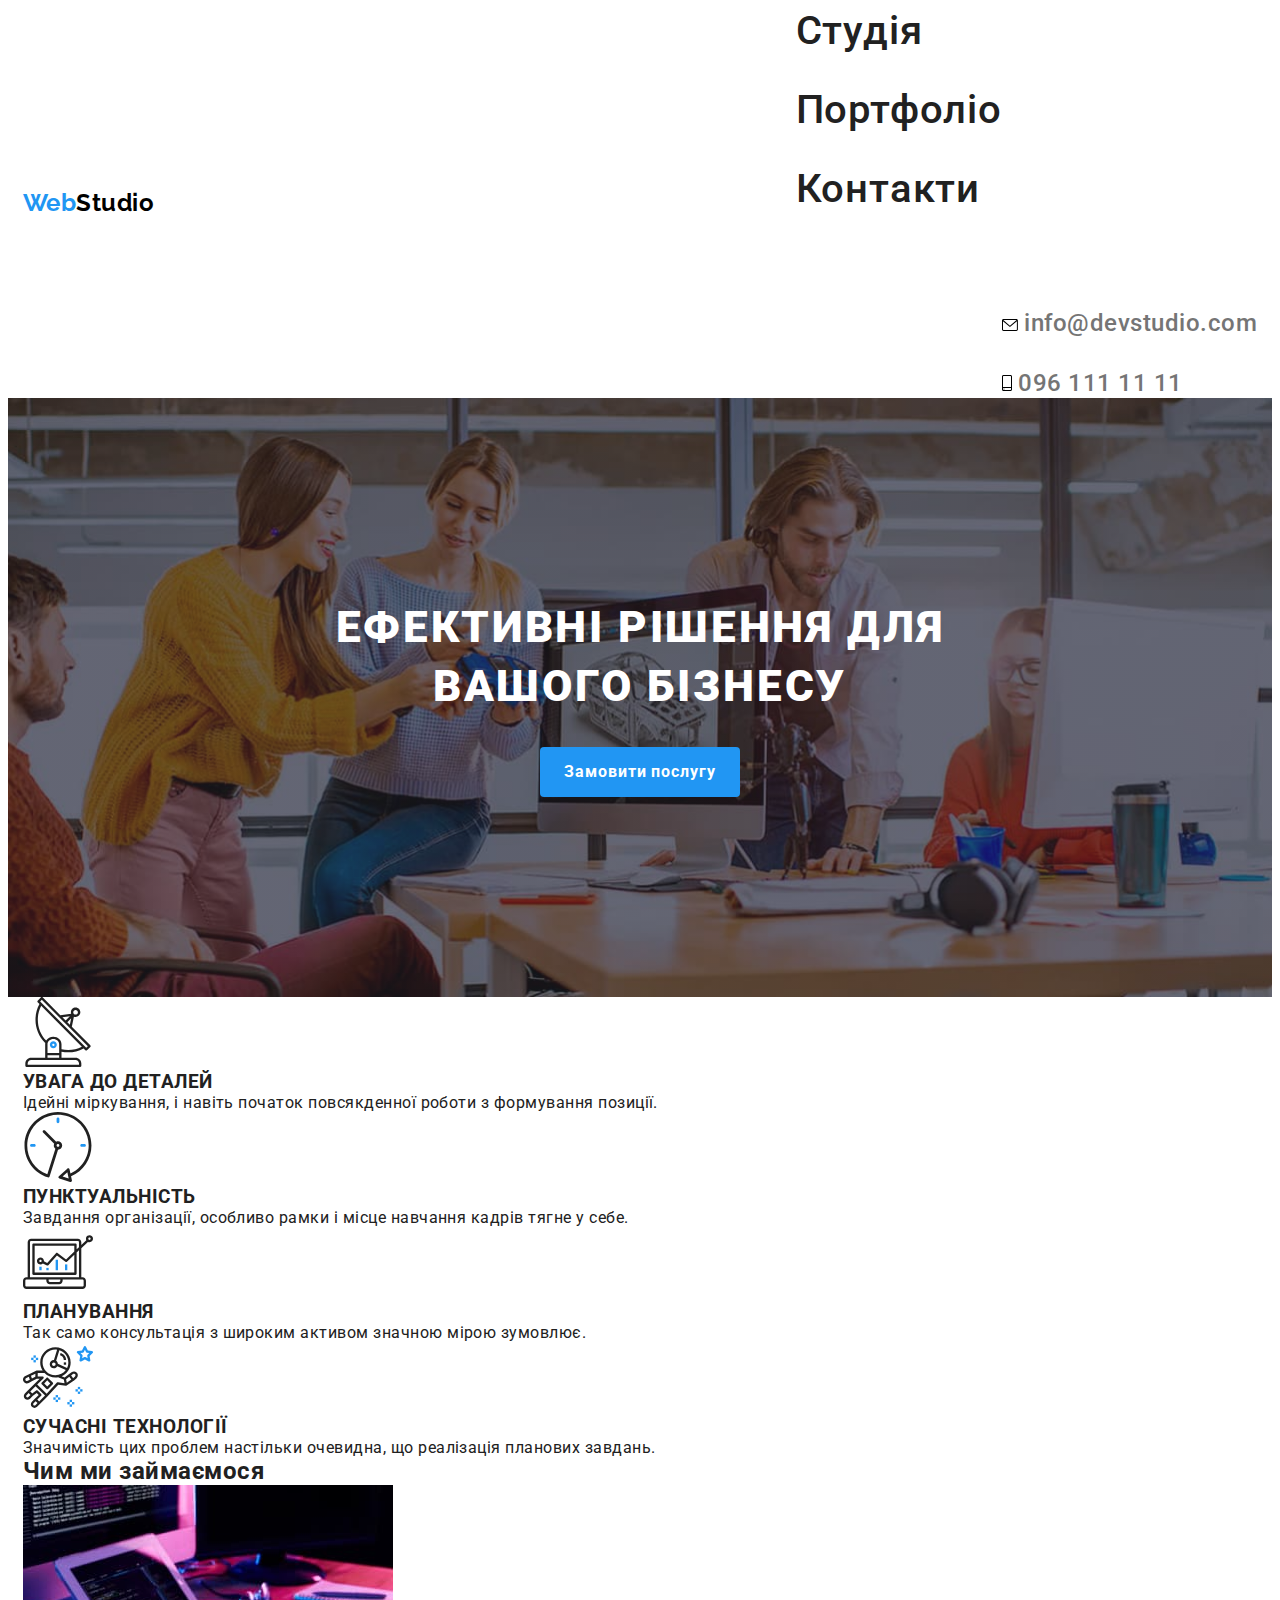
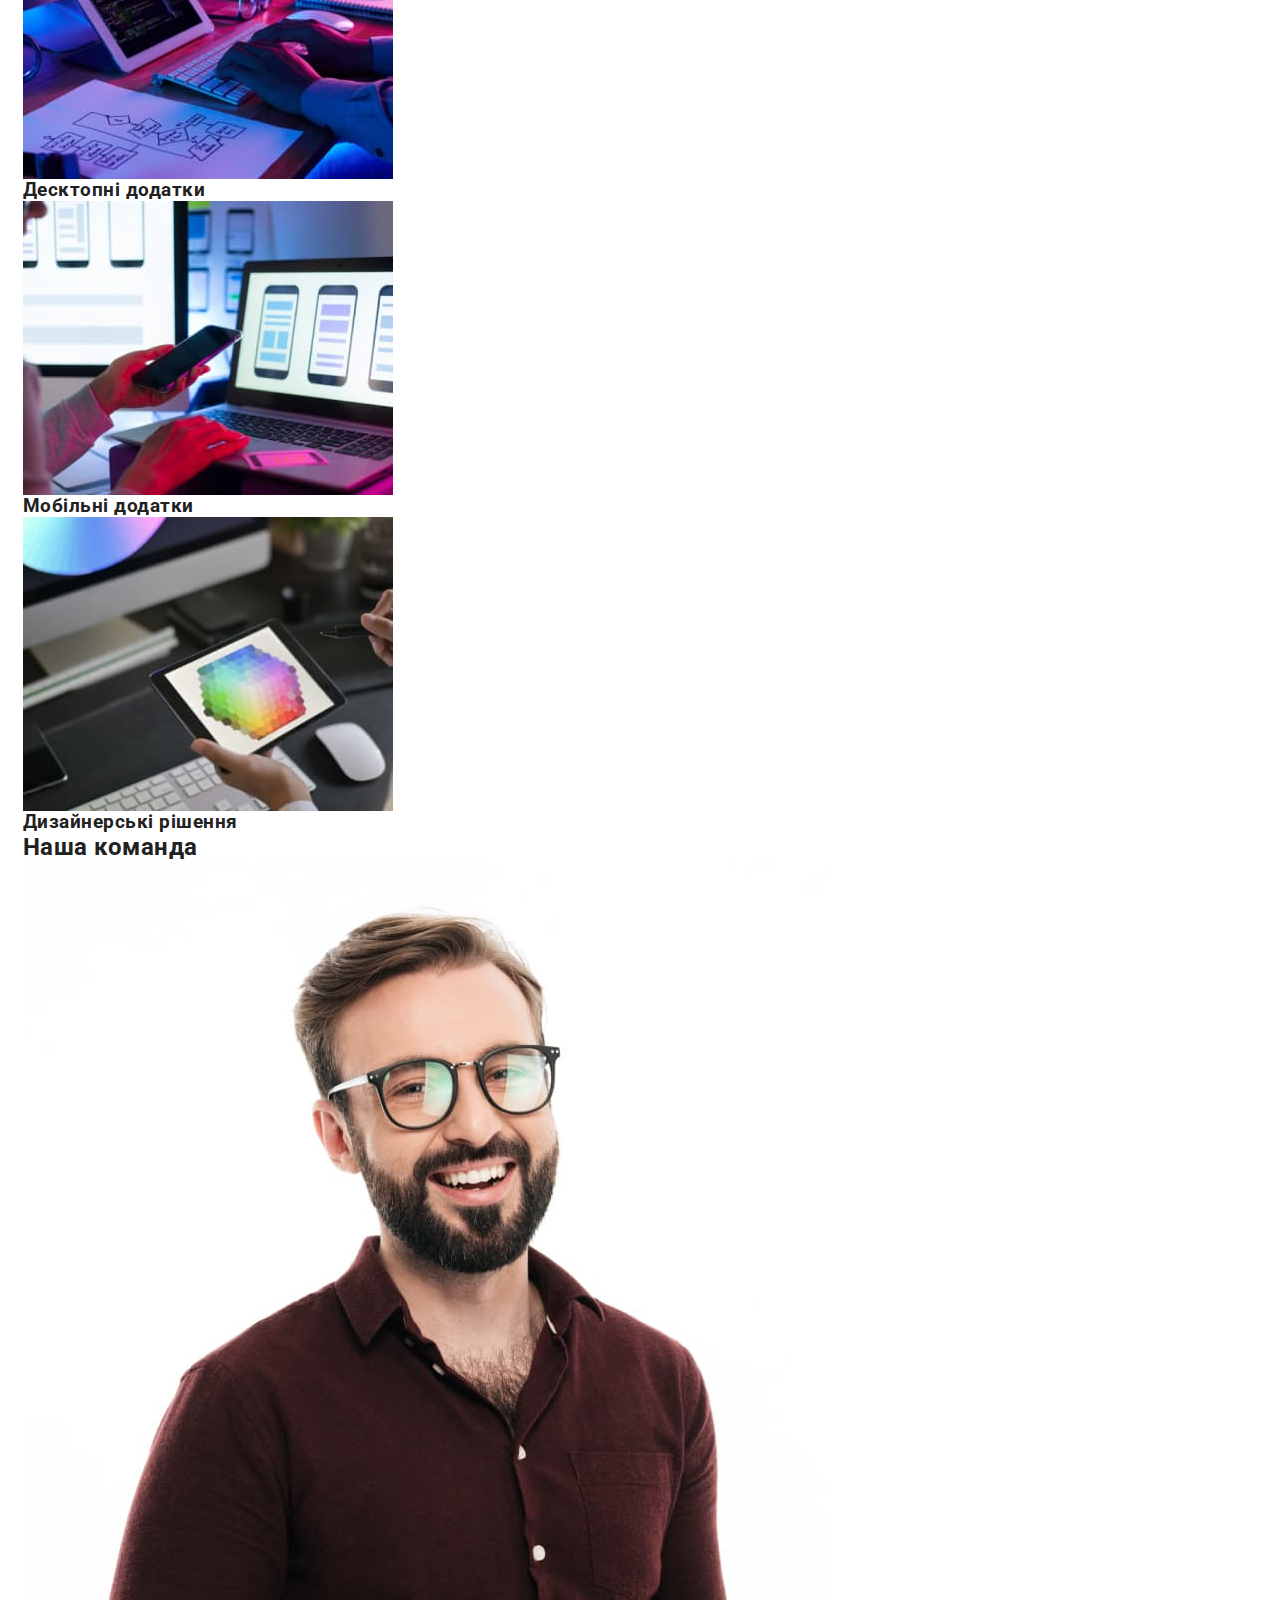
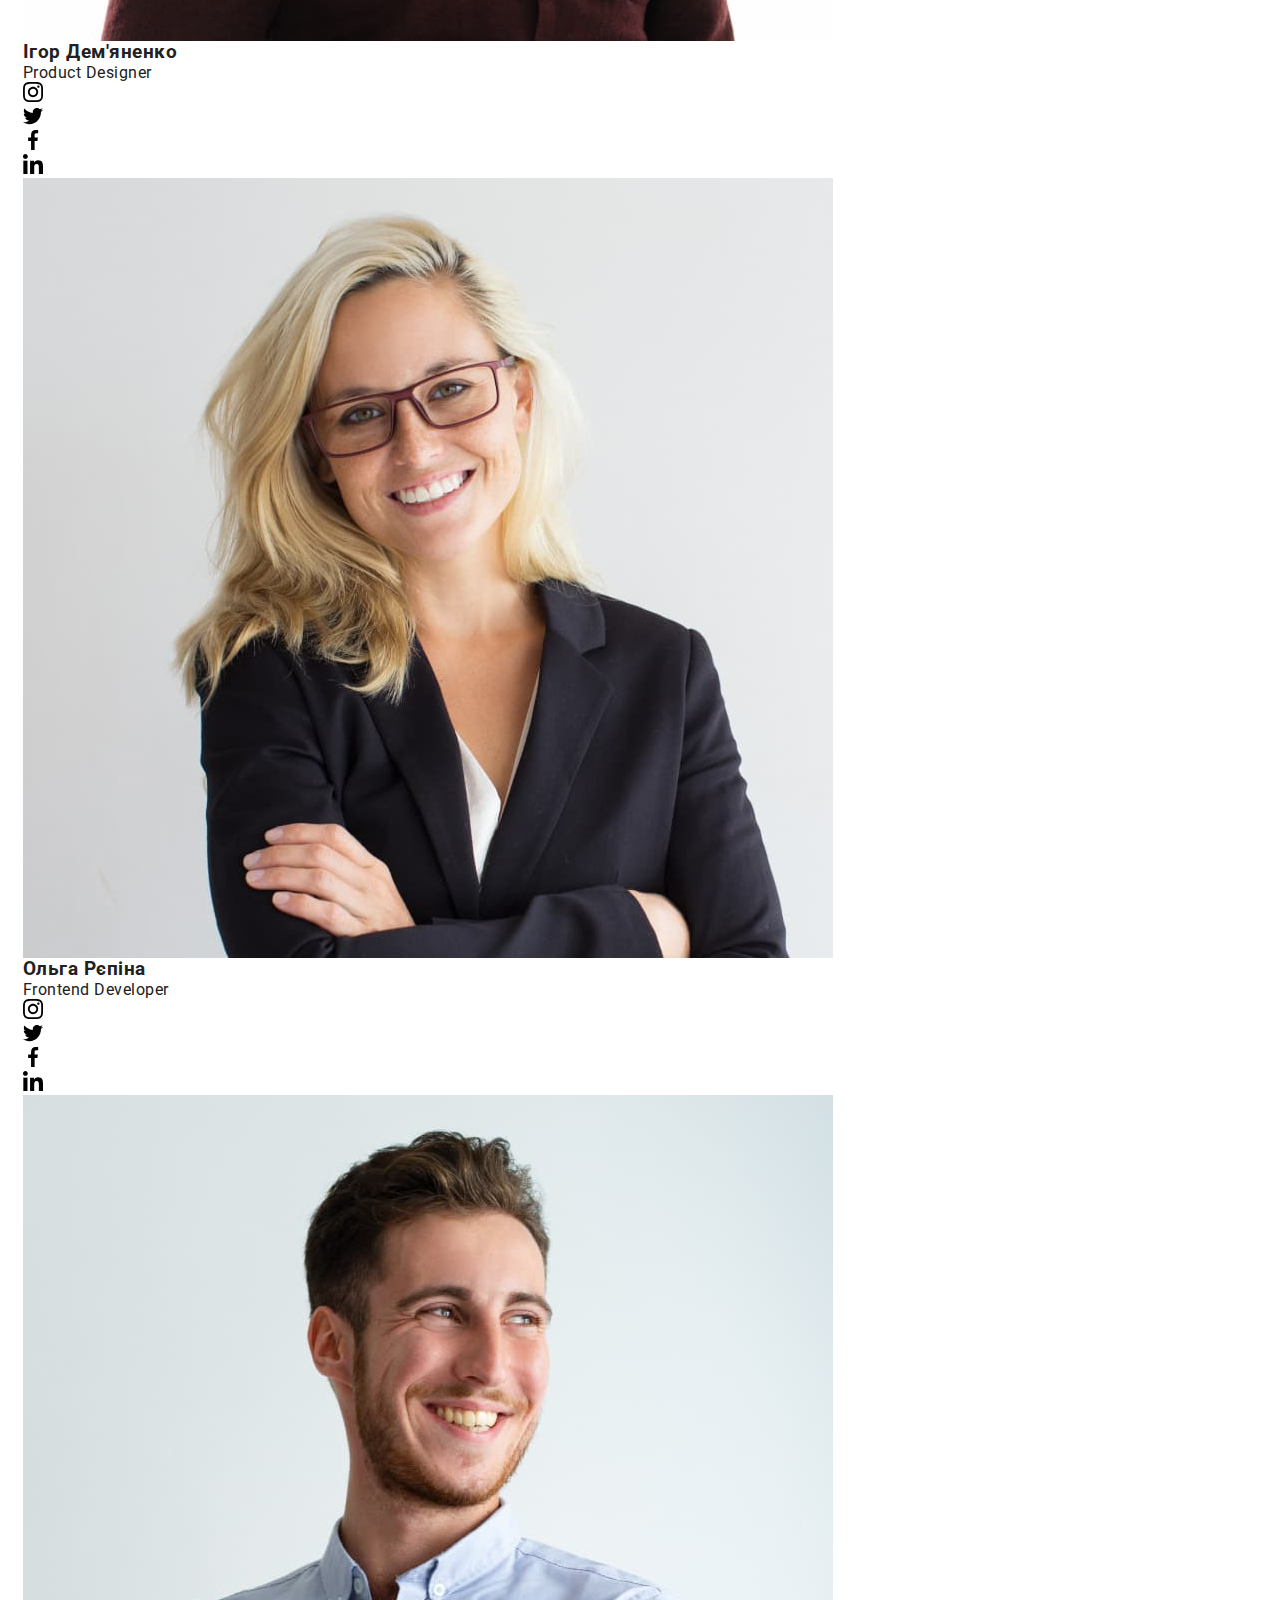
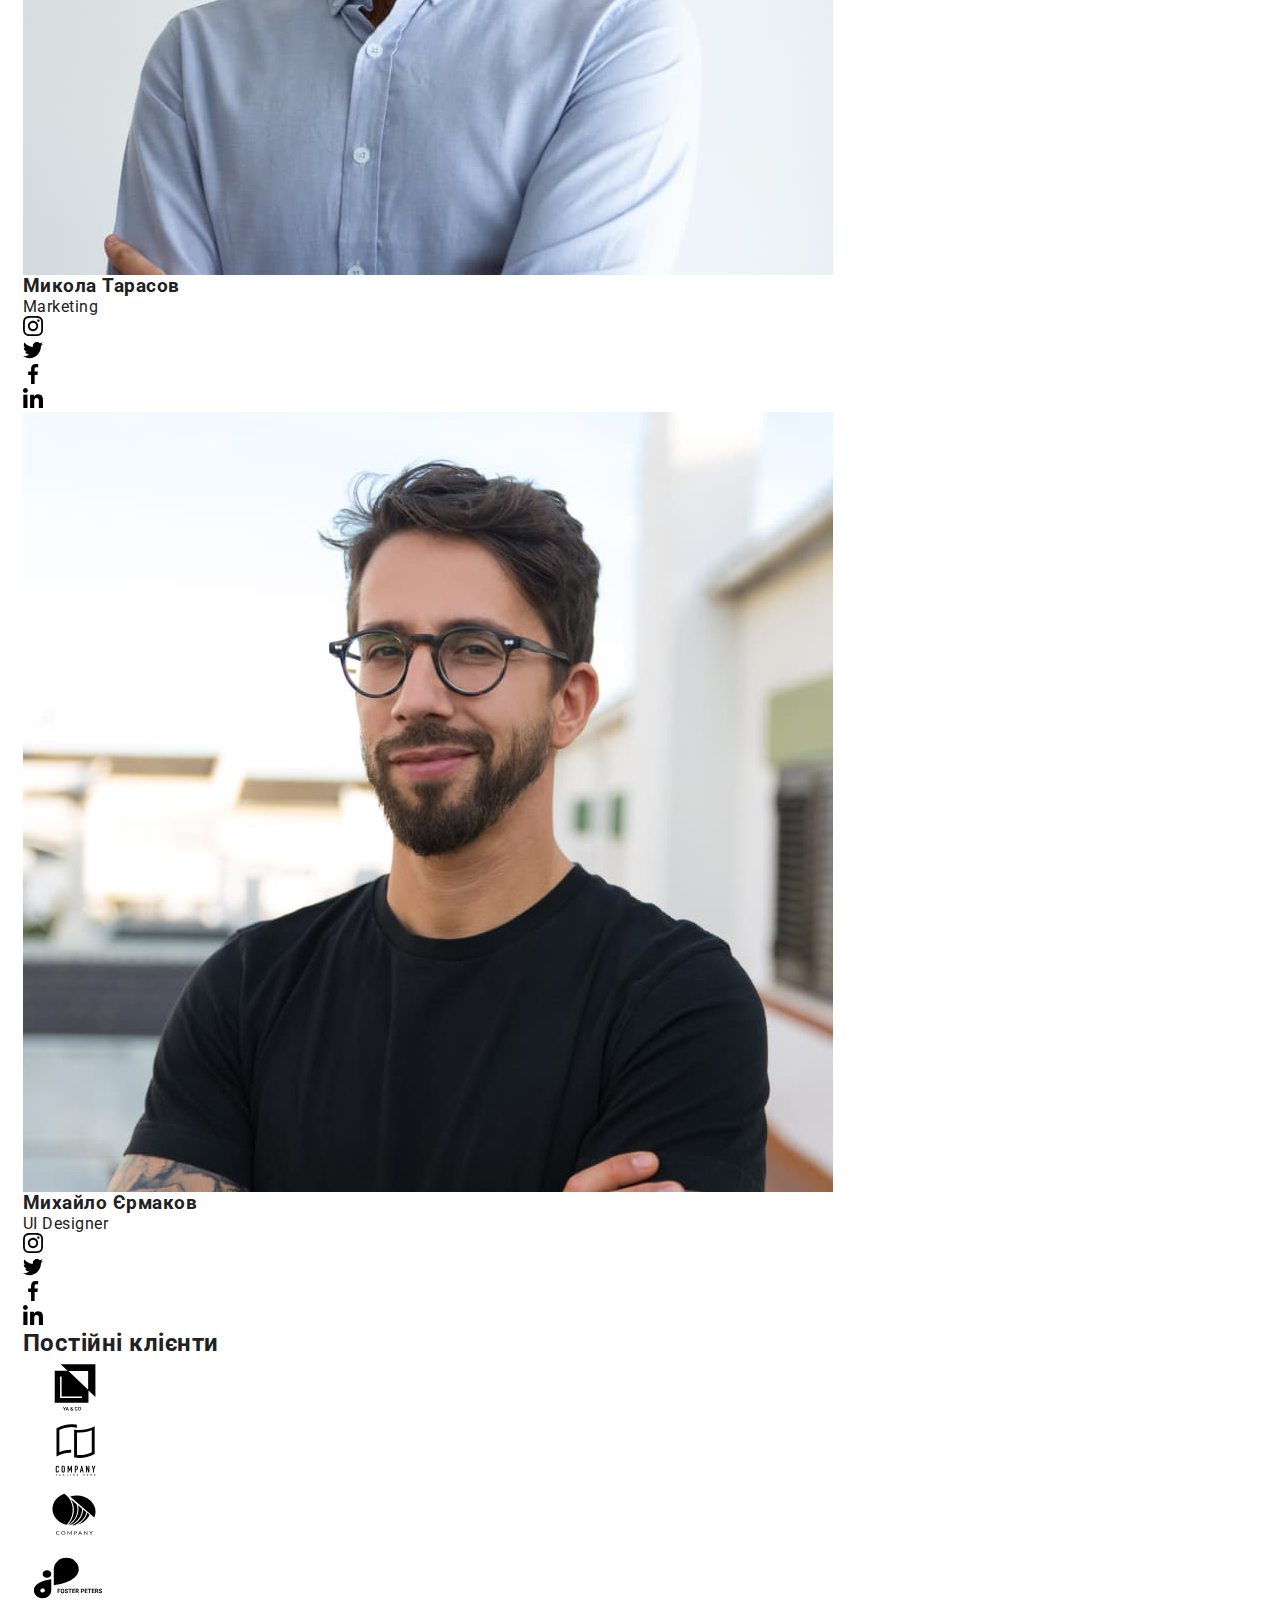
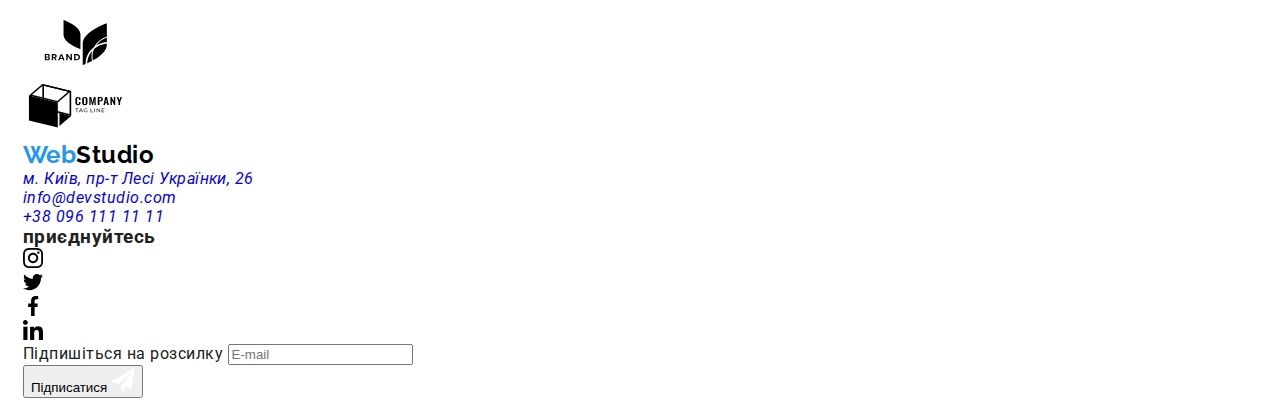
==== index.html @ 7119fd86 "chckpnt3" ====
<!DOCTYPE html>
<html lang="uk">

<head>
    <meta charset="UTF-8">
    <meta http-equiv="X-UA-Compatible" content="IE=edge">
    <meta name="viewport" content="width=device-width, initial-scale=1.0">
    <title>Main page</title>
    <link rel="stylesheet" href="https://cdnjs.cloudflare.com/ajax/libs/modern-normalize/1.1.0/modern-normalize.min.css"
        integrity="sha512-wpPYUAdjBVSE4KJnH1VR1HeZfpl1ub8YT/NKx4PuQ5NmX2tKuGu6U/JRp5y+Y8XG2tV+wKQpNHVUX03MfMFn9Q=="
        crossorigin="anonymous" referrerpolicy="no-referrer" />
    <link rel="preconnect" href="https://fonts.googleapis.com">
    <link rel="preconnect" href="https://fonts.gstatic.com" crossorigin>
    <link
        href="https://fonts.googleapis.com/css2?family=Oleo+Script&family=Raleway:wght@700&family=Roboto:wght@400;500;700;900&display=swap"
        rel="stylesheet">
    <link href="./css/main.min.css" rel="stylesheet">
</head>

<body>
    <!--Заголовок-->
    <header class="header">
        <div class="conteiner row-conteiner header__conteiner">
            <a href="./index.html" lang="en" class="logo header__logo"><span class="logo logo__accent">Web</span>Studio</a>
            <div class="menu">
                <nav class="nav-menu">
                    <ul class="navigation">
                        <li class="navigation__item"><a href="./index.html" class="navigation__link navigation__link--current">Студія</a></li>
                        <li class="navigation__item"><a href="./portfolio.html" class="navigation__link">Портфоліо</a></li>
                        <li class="navigation__item"><a href="#" class="navigation__link">Контакти</a></li>
                    </ul>
                </nav>
                <ul class="contacts">
                    <li class="contacts__item">
                        
                        <a href="mailto:info@devstudio.com" class="contacts__link" lang="en">
                            <svg class="contacts__icon" width="16" height="12">
                                <use href="./imges/icons.svg#envelope"></use>
                            </svg>
                            info@devstudio.com</a></li>
                    <li class="contacts__item">
                        
                        <a href="tel:+380961111111" class="contacts__link">
                            <svg class="contacts__icon" width="10" height="16">
                                <use href="./imges/icons.svg#smartphone"></use>
                            </svg>
                            096 111 11 11
                        </a>
                    </li>
                </ul>

            </div> 
            <button
            class="menu-toggle js-open-menu"
            aria-expanded="false"
            aria-controls="mobile-menu"
          >
            <svg class="js-open-menu__icon" width="24" height="24">
                <use href="./imges/icons.svg#menu"></use>
            </svg>
          </button>
        </div>

    </header>
    <main>
        <!--Герой-->
        <section class="hero">
                <div class="conteiner">
                    <div class="hero-box">
                        <h1 class="hero-box__title">Ефективні рішення для вашого бізнесу</h1>
                        <button type="button" class="hero-box__button" data-modal-open>Замовити послугу</button>
                    </div>
                </div>         
        </section>
        <!--Принципы-->
        <section class="section">
                    <div class="conteiner">
                        <h2 class="visually-hidden">Наші принципи</h2>
                        <ul class="principles">
                            <li class="principles__item">
                                <div class="principles__thumb">
                                    <svg class="principles__icon" width="70" height="70">
                                        <use href="./imges/icons.svg#antenna"></use>
                                    </svg>
                                </div>
                                <h3 class="principles__title">УВАГА ДО ДЕТАЛЕЙ</h3>
                                <p class="principles__content">Ідейні міркування, і навіть початок повсякденної роботи з формування позиції.</p>
                            </li>
                            <li class="principles__item">
                                <div class="principles__thumb">
                                    <svg class="principles__icon" width="70" height="70">
                                        <use href="./imges/icons.svg#clock"></use>
                                    </svg>
                                </div>
                                <h3 class="principles__title">ПУНКТУАЛЬНІСТЬ</h3>
                                <p class="principles__content">Завдання організації, особливо рамки і місце навчання кадрів тягне у себе.</p>
                            </li>
                            <li class="principles__item">
                                <div class="principles__thumb">
                                    <svg class="principles__icon" width="70" height="70">
                                        <use href="./imges/icons.svg#diagram"></use>
                                    </svg>
                                </div>
                                <h3 class="principles__title">ПЛАНУВАННЯ</h3>
                                <p class="principles__content">Так само консультація з широким активом значною мірою зумовлює.</p>
                            </li>
                            <li class="principles__item">
                                <div class="principles__thumb">
                                    <svg class="principles__icon" width="70" height="70">
                                        <use href="./imges/icons.svg#astronaut"></use>
                                    </svg>
                                </div>
                                <h3 class="principles__title">СУЧАСНІ ТЕХНОЛОГІЇ</h3>
                                <p class="principles__content">Значимість цих проблем настільки очевидна, що реалізація планових завдань.</p>
                            </li>
                        </ul>
                    </div>
        </section>
        <!--Чем занимаемся-->
        <section class="section section--no-padding-top">
            <div class="conteiner">
            <h2 class="title">Чим ми займаємося</h2>
            <ul class="work-list">
                <li class="work-list__item">
                    <div class="work-list__thumb">
                        <img src="./imges/picone.jpg" alt="написання коду на планшеті" class="photo">
                        <div class="work-list__overlay"><h3 class="work-list__title">Десктопні додатки</h3></div>
                    </div>
                </li>
                <li class="work-list__item">
                    <div class="work-list__thumb">
                        <img src="./imges/pictwo.jpg" alt="робота на лептопі" class="photo">
                    <div class="work-list__overlay"><h3 class="work-list__title">Мобільні додатки</h3></div>
                    </div>
                </li>
                <li class="work-list__item">
                    <div class="work-list__thumb">
                        <img src="./imges/picthree.jpg" alt="підбір кольорів за палитрою" class="photo">
                        <div class="work-list__overlay"><h3 class="work-list__title">Дизайнерські рішення</h3></div>
                    </div>
                    </li>
            </ul>
            </div>
        </section>
        <!--Команда-->
        <section class="section section--different-background">
            <div class="conteiner">
            <h2 class="title">Наша команда</h2>
            <ul class="team-list">
                <li class="team-list__item">
                    <img src="./imges/igor.jpg" alt="фото Ігоря Дем'яненко" class="photo">
                    <div class="content-box">
                        <h3 class="content-box__title">Ігор Дем'яненко</h3>
                        <p lang="en" class="content content-box__content">Product Designer</p>
                        <ul class="social-list">
                            <li class="social-list__item">
                                <a href="#" class="social-list__link">
                                    <svg class="social-list__icon" width="20" height="20">
                                        <use href="./imges/icons.svg#instagram"></use>
                                    </svg>
                                </a>
                            </li>
                            <li class="social-list__item">
                                <a href="#" class="social-list__link">
                                    <svg class="social-list__icon" width="20" height="20">
                                        <use href="./imges/icons.svg#twitter"></use>
                                    </svg>
                                </a>
                            </li>
                            <li class="social-list__item"><a href="#" class="social-list__link">
                                    <svg class="social-list__icon" width="20" height="20">
                                        <use href="./imges/icons.svg#facebook"></use>
                                    </svg>
                                </a>
                            </li>
                            <li class="social-list__item"><a href="#" class="social-list__link">
                                    <svg class="social-list__icon" width="20" height="20">
                                        <use href="./imges/icons.svg#linkedin"></use>
                                    </svg>
                                </a>
                            </li>
                        </ul>
                    </div>
                </li>
                <li class="team-list__item">
                    <img src="./imges/olga.jpg" alt="фото Ольги Рєпіної" class="photo">
                    <div class="content-box">
                        <h3 class="content-box__title">Ольга Рєпіна</h3>
                        <p lang="en" class="content content-box__content">Frontend Developer</p>
                        <ul class="social-list">
                            <li class="social-list__item">
                                <a href="#" class="social-list__link">
                                    <svg class="social-list__icon" width="20" height="20">
                                        <use href="./imges/icons.svg#instagram"></use>
                                    </svg>
                                </a>
                            </li>
                            <li class="social-list__item">
                                <a href="#" class="social-list__link">
                                    <svg class="social-list__icon" width="20" height="20">
                                        <use href="./imges/icons.svg#twitter"></use>
                                    </svg>
                                </a>
                            </li>
                            <li class="social-list__item"><a href="#" class="social-list__link">
                                    <svg class="social-list__icon" width="20" height="20">
                                        <use href="./imges/icons.svg#facebook"></use>
                                    </svg>
                                </a>
                            </li>
                            <li class="social-list__item"><a href="#" class="social-list__link">
                                    <svg class="social-list__icon" width="20" height="20">
                                        <use href="./imges/icons.svg#linkedin"></use>
                                    </svg>
                                </a>
                            </li>
                        </ul>
                        </div>
                </li>
                <li class="team-list__item">
                    <img src="./imges/nikolay.jpg" alt="фото Миколи Тарасова" class="photo">
                    <div class="content-box">
                    <h3 class="content-box__title">Микола Тарасов</h3>
                    <p lang="en" class="content-box__content">Marketing</p>
                    <ul class="social-list">
                        <li class="social-list__item">
                            <a href="#" class="social-list__link">
                                <svg class="social-list__icon" width="20" height="20">
                                    <use href="./imges/icons.svg#instagram"></use>
                                </svg>
                            </a>
                        </li>
                        <li class="social-list__item">
                            <a href="#" class="social-list__link">
                                <svg class="social-list__icon" width="20" height="20">
                                    <use href="./imges/icons.svg#twitter"></use>
                                </svg>
                            </a>
                        </li>
                        <li class="social-list__item"><a href="#" class="social-list__link">
                                <svg class="social-list__icon" width="20" height="20">
                                    <use href="./imges/icons.svg#facebook"></use>
                                </svg>
                            </a>
                        </li>
                        <li class="social-list__item"><a href="#" class="social-list__link">
                                <svg class="social-list__icon" width="20" height="20">
                                    <use href="./imges/icons.svg#linkedin"></use>
                                </svg>
                            </a>
                        </li>
                    </ul>
                    </div>
                </li>
                <li class="team-list__item">
                    <img src="./imges/mihail.jpg" alt="фото Михайла Єрмакова" class="photo">
                    <div class="content-box">
                    <h3 class="content-box__title">Михайло Єрмаков</h3>
                    <p lang="en" class="content content-box__content">UI Designer</p>
                    <ul class="social-list">
                        <li class="social-list__item">
                            <a href="#" class="social-list__link">
                                <svg class="social-list__icon" width="20" height="20">
                                    <use href="./imges/icons.svg#instagram"></use>
                                </svg>
                            </a>
                        </li>
                        <li class="social-list__item">
                            <a href="#" class="social-list__link">
                                <svg class="social-list__icon" width="20" height="20">
                                    <use href="./imges/icons.svg#twitter"></use>
                                </svg>
                            </a>
                        </li>
                        <li class="social-list__item"><a href="#" class="social-list__link">
                                <svg class="social-list__icon" width="20" height="20">
                                    <use href="./imges/icons.svg#facebook"></use>
                                </svg>
                            </a>
                        </li>
                        <li class="social-list__item"><a href="#" class="social-list__link">
                                <svg class="social-list__icon" width="20" height="20">
                                    <use href="./imges/icons.svg#linkedin"></use>
                                </svg>
                            </a>
                        </li>
                    </ul>
                    </div>
                </li>
            </ul>
            </div>
        </section>
        <!--Клієнти-->
        <section class="clients section">
            <div class="conteiner">
                <h2 class="title">Постійні клієнти</h2>
                <ul class="clients-list">
                    <li class="clients-list__item">
                        <a href="#" class="clients-list__link">
                            <svg class="clients-list__icon" width="106" height="60">
                                <use href="./imges/icons.svg#logo1"></use>
                            </svg>
                        </a>
                    </li>
                    <li class="clients-list__item">
                        <a href="#" class="clients-list__link">
                            <svg class="clients-list__icon" width="106" height="60">
                                <use href="./imges/icons.svg#logo2"></use>
                            </svg>
                        </a>
                    </li>
                    <li class="clients-list__item">
                        <a href="#" class="clients-list__link">
                            <svg class="clients-list__icon" width="106" height="60">
                                <use href="./imges/icons.svg#logo3"></use>
                            </svg>
                        </a>
                    </li>
                    <li class="clients-list__item">
                        <a href="#" class="clients-list__link">
                            <svg class="clients-list__icon" width="106" height="60">
                                <use href="./imges/icons.svg#logo4"></use>
                            </svg>
                        </a>
                    </li>
                    <li class="clients-list__item">
                        <a href="#" class="clients-list__link">
                            <svg class="clients-list__icon" width="106" height="60">
                                <use href="./imges/icons.svg#logo5"></use>
                            </svg>
                        </a>
                    </li>
                    <li class="clients-list__item">
                        <a href="#" class="clients-list__link">
                            <svg class="clients-list__icon" width="106" height="60">
                                <use href="./imges/icons.svg#logo6"></use>
                            </svg>
                        </a>
                    </li>
                </ul>
            </div>
        </section>
    </main>
    <!--Підвал-->
    <footer class="footer">
        <div class="bottom conteiner row-conteiner">
            <div class="address-box">
                <a href="./index.html" lang="en" class="logo footer__logo"><span class="logo__accent">Web</span>Studio</a>
                <address>
                    <ul class="address-list">
                        <li class="address-list__item"><a href="https://goo.gl/maps/CPtrU1FHBa2aNyZL9" class="address-list__link address-list__link--map" target="_blank"
                        rel="noopener noreferrer nofollow">м. Київ, пр-т Лесі Українки, 26</a></li>
                        <li class="address-list__item"><a href="mailto:info@devstudio.com" class="address-list__link address-list__link--contact" lang="en">info@devstudio.com</a></li>
                        <li class="address-list__item"><a href="tel:+380961111111" class="address-list__link address-list__link--contact">+38 096 111 11 11</a></li>
                    </ul>
                </address>
            </div>
            <div class="social-linkbox">
            <h3 class="title social-linkbox__title">приєднуйтесь</h3>
            <ul class="social-invers">
                <li class="social-invers__item">
                    <a class="social-invers__link" href="#">
                        <svg class="social-invers__icon" width="20" height="20">
                            <use href="./imges/icons.svg#instagram"></use>
                        </svg>
                    </a>
                </li>
                <li class="social-invers__item">
                    <a class="social-invers__link" href="#">
                        <svg class="social-invers__icon" width="20" height="20">
                            <use href="./imges/icons.svg#twitter"></use>
                        </svg>
                    </a>
                </li>
                <li class="social-invers__item">
                    <a class="social-invers__link" href="#">
                        <svg class="social-invers__icon" width="20" height="20">
                            <use href="./imges/icons.svg#facebook"></use>
                        </svg>
                    </a>
                </li>
                <li class="social-invers__item">
                    <a class="social-invers__link" href="#">
                        <svg class="social-invers__icon" width="20" height="20">
                            <use href="./imges/icons.svg#linkedin"></use>
                        </svg>
                    </a>
                </li>
            </ul>
            </div>
            <div class="subscribe">
                <form class="subscribe-form">
                    <div class="shell">
                        <label class="title subscribe-form__title" for="email">Підпишіться на розсилку</label> 
                            <input type="email" placeholder="E-mail" class="subscribe-form__input" id="email">                       
                    </div>
                    <button type="submit" class="button">Підписатися
                        <svg class="button__icon" width="24px" height="24px">
                            <use href="./imges/icons.svg#send"></use>
                        </svg>
                    </button>
                </form>
            </div>
        </div>
    </footer>

    <div class="backdrop is-hidden" data-modal>
        <div class="modal">
            <form class="form">
                
                    <b class="form__head">Залиште свої дані, ми вам передзвонимо</b>
                    <div class="form-field">
                        <label for="user-name" class="form-field__title">Ім'я</label>
                        <input type="text" name="user-name" id="user-name" class="form-field__input">
                        <svg class="form-field__icon" width="18px" height="18px">
                            <use href="./imges/icons.svg#person"></use>
                        </svg>
                    </div>
                    <div class="form-field">
                        <label for="tel" class="form-field__title">Телефон</label>
                        <input type="tel" name="tel" id="tel" class="form-field__input">
                        <svg class="form-field__icon" width="18px" height="18px">
                            <use href="./imges/icons.svg#phone"></use>
                        </svg>
                    </div>
                   <div class="form-field">
                        <label for="mail" class="form-field__title">Пошта</label>
                        <input type="email" name="mail" id="mail" class="form-field__input">
                        <svg class="form-field__icon" width="18px" height="18px">
                            <use href="./imges/icons.svg#email"></use>
                        </svg>
                   </div>
                    <div class="form-field comment">
                        <label for="comment" class="form-field__title">Коментар</label>
                    <textarea name="comment" id="comment" cols="30" rows="10" placeholder="Введіть текст" class="textarea-input"></textarea>
                    </div>
                        <div class="form-submit">
                            <div class="checkbox">
                                
                                <label class="checkbox__title">
                                    <input type="checkbox" name="privacy-policy" class="checkbox__check">
                                    <span class="checkbox__icon">
                                    </span>
                                    Погоджуюся з розсилкою та приймаю <a href="#" class="checkbox__link">Умови договору</a></label>
                            </div>
                            <button type="submit" class="form-submit__button">Відправити</button>
                        </div>
            </form>
            
            <button class="close" type="button" data-modal-close>
                    <svg class="icon" width="11px" height="11px">
                        <use href="./imges/icons.svg#Vector"></use>
                    </svg>
            </button>
        </div>
    </div>

    <div class="conteiner menu-container js-menu-container" id="mobile-menu">
        <button class="menu-toggle js-close-menu">
            <svg class="menu-toggle__icon" width="24" height="24">
                <use href="./imges/icons.svg#Vector"></use>
            </svg>
          </button>
        <div class="mobile-menu">
            <nav class="nav-menu">
                <ul class="navigation">
                    <li class="navigation__item"><a href="./index.html" class="navigation__link navigation__link--first">Студія</a></li>
                    <li class="navigation__item"><a href="./portfolio.html" class="navigation__link">Портфоліо</a></li>
                    <li class="navigation__item"><a href="#" class="navigation__link">Контакти</a></li>
                </ul>
            </nav>
            <ul class="contacts">
                <li class="contacts__item">  
                    <a href="tel:+380961111111" class="contacts__link--first">
                        +38 096 111 11 11
                    </a>
                </li>
                <li class="contacts__item">
                    <a href="mailto:info@devstudio.com" class="contacts__link contacts__link" lang="en">
                        info@devstudio.com
                    </a>
                </li>
            </ul>
            <ul class="follow-links-list">
                <li class="follow-links-list__item" lang="en"><a href="#" class="follow-links-list__link">Instagram</a></li>
                <li class="follow-links-list__item" lang="en"><a href="#" class="follow-links-list__link">Twitter</a></li>
                <li class="follow-links-list__item" lang="en"><a href="#" class="follow-links-list__link">Facebook</a></li>
                <li class="follow-links-list__item" lang="en"><a href="#" class="follow-links-list__link">LinkedIn</a></li>
            </ul> 
        </div>
    </div>

    <script src="./js/modal.js"></script>
    <script defer src="js/menu-mobile.js"></script>
</body>

</html>
---- css/main.min.css ----
.visually-hidden{position:absolute;white-space:nowrap;width:1px;height:1px;overflow:hidden;border:0;padding:0;clip:rect(0 0 0 0);-webkit-clip-path:inset(50%);clip-path:inset(50%);margin:-1px}body{color:#212121;font-family:"Roboto",sans-serif;letter-spacing:.03em;background-color:#fff}ul{list-style:none;margin:0;padding:0}a{text-decoration:none}h1,h2,h3,h4,h5,h6,p{margin:0;padding:0}img{display:block;max-width:100%;height:auto}.header__conteiner{display:-webkit-box;display:-ms-flexbox;display:flex;min-height:60px;-webkit-box-align:center;-ms-flex-align:center;align-items:center;-webkit-box-pack:justify;-ms-flex-pack:justify;justify-content:space-between}.menu{display:-webkit-box;display:-ms-flexbox;display:flex;padding:0;margin:0;list-style:none}@media(max-width: 767px){.menu{display:none}}.menu-toggle{height:40px;width:40px;display:-webkit-box;display:-ms-flexbox;display:flex;-webkit-box-align:center;-ms-flex-align:center;align-items:center;-webkit-box-pack:center;-ms-flex-pack:center;justify-content:center;margin:0;padding:0;background-color:rgba(0,0,0,0);cursor:pointer;border:none;outline:none}@media(min-width: 768px){.menu-toggle{display:none}}.menu-container{position:fixed;top:0;left:0;width:100vw;height:100vh;background-color:#fff;z-index:999;-webkit-transform:translateX(100%);transform:translateX(100%);-webkit-transition:-webkit-transform 250ms cubic-bezier(0.4, 0, 0.2, 1);transition:-webkit-transform 250ms cubic-bezier(0.4, 0, 0.2, 1);transition:transform 250ms cubic-bezier(0.4, 0, 0.2, 1);transition:transform 250ms cubic-bezier(0.4, 0, 0.2, 1), -webkit-transform 250ms cubic-bezier(0.4, 0, 0.2, 1)}.menu-container.is-open{-webkit-transform:translateX(0);transform:translateX(0)}.menu-container .menu-toggle{position:absolute;top:10px;right:15px;display:-webkit-box;display:-ms-flexbox;display:flex;-webkit-box-pack:center;-ms-flex-pack:center;justify-content:center;-webkit-box-align:center;-ms-flex-align:center;align-items:center;fill:#212121}.js-open-menu__icon{fill:#212121}.menu-toggle__icon{-webkit-transition:fill 250ms cubic-bezier(0.4, 0, 0.2, 1);transition:fill 250ms cubic-bezier(0.4, 0, 0.2, 1)}.menu-toggle__icon:focus,.menu-toggle__icon:hover{fill:#2196f3}.mobile-menu{padding:0;margin:0;list-style:none;margin-top:48px;padding-left:24px}.navigation{font-style:normal;font-weight:500;text-align:start}.navigation__link{display:block;font-weight:500;font-size:40px;line-height:1.17;letter-spacing:.02em;color:#212121;-webkit-transition:color 250ms cubic-bezier(0.4, 0, 0.2, 1);transition:color 250ms cubic-bezier(0.4, 0, 0.2, 1)}.navigation__link:focus,.navigation__link:hover{color:#2196f3}.navigation__item:not(:last-child){margin-bottom:32px}.contacts__item:not(:last-child){margin-bottom:32px}.contacts{margin-top:302px}.contacts__link{font-weight:500;font-size:24px;line-height:1.16;letter-spacing:.02em;color:#757575}.contacts__link--first{font-weight:500;font-size:34px;line-height:1.17;color:#2196f3}.follow-links-list{display:-webkit-box;display:-ms-flexbox;display:flex;margin-top:64px}.follow-links-list__item{padding-right:10px}.follow-links-list__item:not(:last-child)::after{content:"";display:inline-block;height:18px;width:1px;margin-left:10px;background-color:rgba(33,33,33,.2)}.follow-links-list__link{font-weight:500;font-size:18px;line-height:1.22;letter-spacing:.02em;color:#2196f3}.logo{display:-webkit-box;display:-ms-flexbox;display:flex;font-family:"Raleway",sans-serif;font-style:normal;font-weight:700;font-size:24px;line-height:1.16;color:#000}.logo__accent{font-family:"Raleway",sans-serif;font-style:normal;font-weight:700;font-size:24px;line-height:1.16;color:#2196f3}.conteiner{-webkit-box-align:center;-ms-flex-align:center;align-items:center;min-width:480px;margin-right:auto;margin-left:auto;padding-left:15px;padding-right:15px}.hero{background-color:#c4c4c4;text-align:center;min-width:480px;height:100%;padding-top:118px;padding-bottom:118px;margin-left:auto;margin-right:auto;background-image:-webkit-gradient(linear, left top, right top, from(rgba(47, 48, 58, 0.4)), to(rgba(47, 48, 58, 0.4))),url(../imges/herobg.jpg);background-image:linear-gradient(to right, rgba(47, 48, 58, 0.4), rgba(47, 48, 58, 0.4)),url(../imges/herobg.jpg);background-repeat:no-repeat;background-size:cover;background-position:center}.hero-box{max-width:360px;margin-left:auto;margin-right:auto}.hero-box__title{font-weight:900;font-size:26px;line-height:1.61;text-align:center;letter-spacing:.06em;text-transform:uppercase;color:#fff}.hero-box__button{font-family:inherit;font-weight:700;font-size:16px;line-height:1.9;letter-spacing:.06em;width:200px;height:50px;border:0em;border-radius:4px;color:#fff;background:#2196f3;cursor:pointer;-webkit-transition:background 250ms cubic-bezier(0.4, 0, 0.2, 1),-webkit-box-shadow 250 ms cubic-bezier(0.4, 0, 0.2, 1);transition:background 250ms cubic-bezier(0.4, 0, 0.2, 1),-webkit-box-shadow 250 ms cubic-bezier(0.4, 0, 0.2, 1);transition:background 250ms cubic-bezier(0.4, 0, 0.2, 1),box-shadow 250 ms cubic-bezier(0.4, 0, 0.2, 1);transition:background 250ms cubic-bezier(0.4, 0, 0.2, 1),box-shadow 250 ms cubic-bezier(0.4, 0, 0.2, 1),-webkit-box-shadow 250 ms cubic-bezier(0.4, 0, 0.2, 1)}.hero-box__button:hover,.hero-box__button:focus{background:#188ce8;-webkit-box-shadow:0px 4px 4px rgba(0,0,0,.15);box-shadow:0px 4px 4px rgba(0,0,0,.15)}@media screen and (min-width: 1200px){.hero{max-width:1600px;padding-top:200px;padding-bottom:200px}.hero-box__title{margin-bottom:30px;font-size:44px;line-height:1.36}.hero-box{max-width:696px}}@media screen and (min-width: 786px){.hero{min-width:768px}}.backdrop{position:fixed;top:0;left:0;width:100%;height:100%;background-color:rgba(0,0,0,.2);-webkit-transition:opacity 250ms cubic-bezier(0.4, 0, 0.2, 1);transition:opacity 250ms cubic-bezier(0.4, 0, 0.2, 1)}.backdrop.is-hidden{position:fixed;opacity:0;pointer-events:none}.backdrop.is-hidden .modal{-webkit-transform:translate(-50%, -10%);transform:translate(-50%, -10%)}.modal{position:absolute;top:50%;left:50%;-webkit-transform:translate(-50%, -50%);transform:translate(-50%, -50%);max-width:528px;background-color:#fff;-webkit-box-shadow:0px 1px 3px rgba(0,0,0,.12),0px 1px 1px rgba(0,0,0,.14),0px 2px 1px rgba(0,0,0,.2);box-shadow:0px 1px 3px rgba(0,0,0,.12),0px 1px 1px rgba(0,0,0,.14),0px 2px 1px rgba(0,0,0,.2);border-radius:4px;-webkit-transition:-webkit-transform 250ms cubic-bezier(0.4, 0, 0.2, 1);transition:-webkit-transform 250ms cubic-bezier(0.4, 0, 0.2, 1);transition:transform 250ms cubic-bezier(0.4, 0, 0.2, 1);transition:transform 250ms cubic-bezier(0.4, 0, 0.2, 1), -webkit-transform 250ms cubic-bezier(0.4, 0, 0.2, 1)}.close{position:absolute;top:8px;right:8px;display:-webkit-box;display:-ms-flexbox;display:flex;-webkit-box-pack:center;-ms-flex-pack:center;justify-content:center;-webkit-box-align:center;-ms-flex-align:center;align-items:center;width:30px;height:30px;fill:#000;background-color:#fff;border:1px solid rgba(0,0,0,.1);border-radius:50%;cursor:pointer;-webkit-transition:fill 250ms cubic-bezier(0.4, 0, 0.2, 1);transition:fill 250ms cubic-bezier(0.4, 0, 0.2, 1)}.close:focus,.close:hover{fill:#2196f3}.form{padding:40px}.form-field{position:relative;display:-webkit-box;display:-ms-flexbox;display:flex;-webkit-box-orient:vertical;-webkit-box-direction:normal;-ms-flex-direction:column;flex-direction:column;margin-bottom:10px;font-size:12px;line-height:1.16;letter-spacing:.01em;color:#757575}.form-field__icon{position:absolute;left:12px;top:50%;-webkit-transition:fill 250ms cubic-bezier(0.4, 0, 0.2, 1);transition:fill 250ms cubic-bezier(0.4, 0, 0.2, 1)}.form-field:hover .form-field__icon,.form-field__input:focus+.form-field__icon{border-color:#2196f3;fill:#2196f3}.form-field__input{width:100%;height:40px;margin:0;padding-top:11px;padding-bottom:11px;padding-left:42px;padding-right:11px;border:1px solid rgba(33,33,33,.2);border-radius:4px;cursor:pointer;-webkit-transition:border-color 250ms cubic-bezier(0.4, 0, 0.2, 1);transition:border-color 250ms cubic-bezier(0.4, 0, 0.2, 1)}.form-field:hover .form-field__input,.form-field__input:focus{border-color:#2196f3;fill:#2196f3}.form-field label{margin-bottom:4px}.form__head{display:-webkit-box;display:-ms-flexbox;display:flex;-webkit-box-pack:center;-ms-flex-pack:center;justify-content:center;margin-bottom:12px;font-weight:700;font-size:20px;line-height:1.15;color:#212121}.comment{margin-bottom:20px}.textarea-input{resize:none;border:1px solid rgba(33,33,33,.2);border-radius:4px;cursor:pointer;padding:11px}textarea::-webkit-input-placeholder{font-weight:400;font-size:12px;line-height:1.16;letter-spacing:.01em;color:rgba(117,117,117,.5)}textarea::-moz-placeholder{font-weight:400;font-size:12px;line-height:1.16;letter-spacing:.01em;color:rgba(117,117,117,.5)}textarea:-ms-input-placeholder{font-weight:400;font-size:12px;line-height:1.16;letter-spacing:.01em;color:rgba(117,117,117,.5)}textarea::-ms-input-placeholder{font-weight:400;font-size:12px;line-height:1.16;letter-spacing:.01em;color:rgba(117,117,117,.5)}textarea::placeholder{font-weight:400;font-size:12px;line-height:1.16;letter-spacing:.01em;color:rgba(117,117,117,.5)}.checkbox__title{display:-webkit-box;display:-ms-flexbox;display:flex;-webkit-box-align:center;-ms-flex-align:center;align-items:center;-webkit-box-pack:center;-ms-flex-pack:center;justify-content:center;font-size:14px;line-height:1.7;color:#757575}.checkbox__link{color:#2196f3;text-decoration:underline}.form-submit{display:block;-webkit-box-pack:center;-ms-flex-pack:center;justify-content:center}.checkbox{position:relative;display:-webkit-box;display:-ms-flexbox;display:flex;-webkit-box-pack:center;-ms-flex-pack:center;justify-content:center;-webkit-box-align:center;-ms-flex-align:center;align-items:center;margin-bottom:30px}.checkbox input[type=checkbox]{position:absolute;white-space:nowrap;width:1px;height:1px;overflow:hidden;border:0;padding:0;clip:rect(0 0 0 0);-webkit-clip-path:inset(50%);clip-path:inset(50%);margin:-1px}.form-submit__button{display:-webkit-box;display:-ms-flexbox;display:flex;margin-left:auto;margin-right:auto;width:200px;height:50px;-webkit-box-shadow:0px 4px 4px rgba(0,0,0,.15);box-shadow:0px 4px 4px rgba(0,0,0,.15);border-radius:4px;border-color:#2196f3;border:rgba(0,0,0,0);background:#2196f3;cursor:pointer;-webkit-box-align:center;-ms-flex-align:center;align-items:center;-webkit-box-pack:center;-ms-flex-pack:center;justify-content:center;letter-spacing:.06em;font-weight:700;font-size:16px;line-height:1.85;color:#fff;-webkit-transition:border-color 250ms cubic-bezier(0.4, 0, 0.2, 1),background 250ms cubic-bezier(0.4, 0, 0.2, 1);transition:border-color 250ms cubic-bezier(0.4, 0, 0.2, 1),background 250ms cubic-bezier(0.4, 0, 0.2, 1)}.form-submit__button:focus,.form-submit__button:hover{border-color:#188ce8;background:#188ce8}.checkbox__icon{display:block;margin-right:8px;width:16px;height:15px;background-image:url(../imges/checkbox.svg);fill:#212121;-webkit-transition:background 250ms cubic-bezier(0.4, 0, 0.2, 1);transition:background 250ms cubic-bezier(0.4, 0, 0.2, 1)}.checkbox input:checked+.checkbox__icon{fill:#fff;background:#2196f3;background-image:url(../imges/check.svg);background-size:contain;background-origin:border-box;border-radius:2px}/*# sourceMappingURL=main.min.css.map */
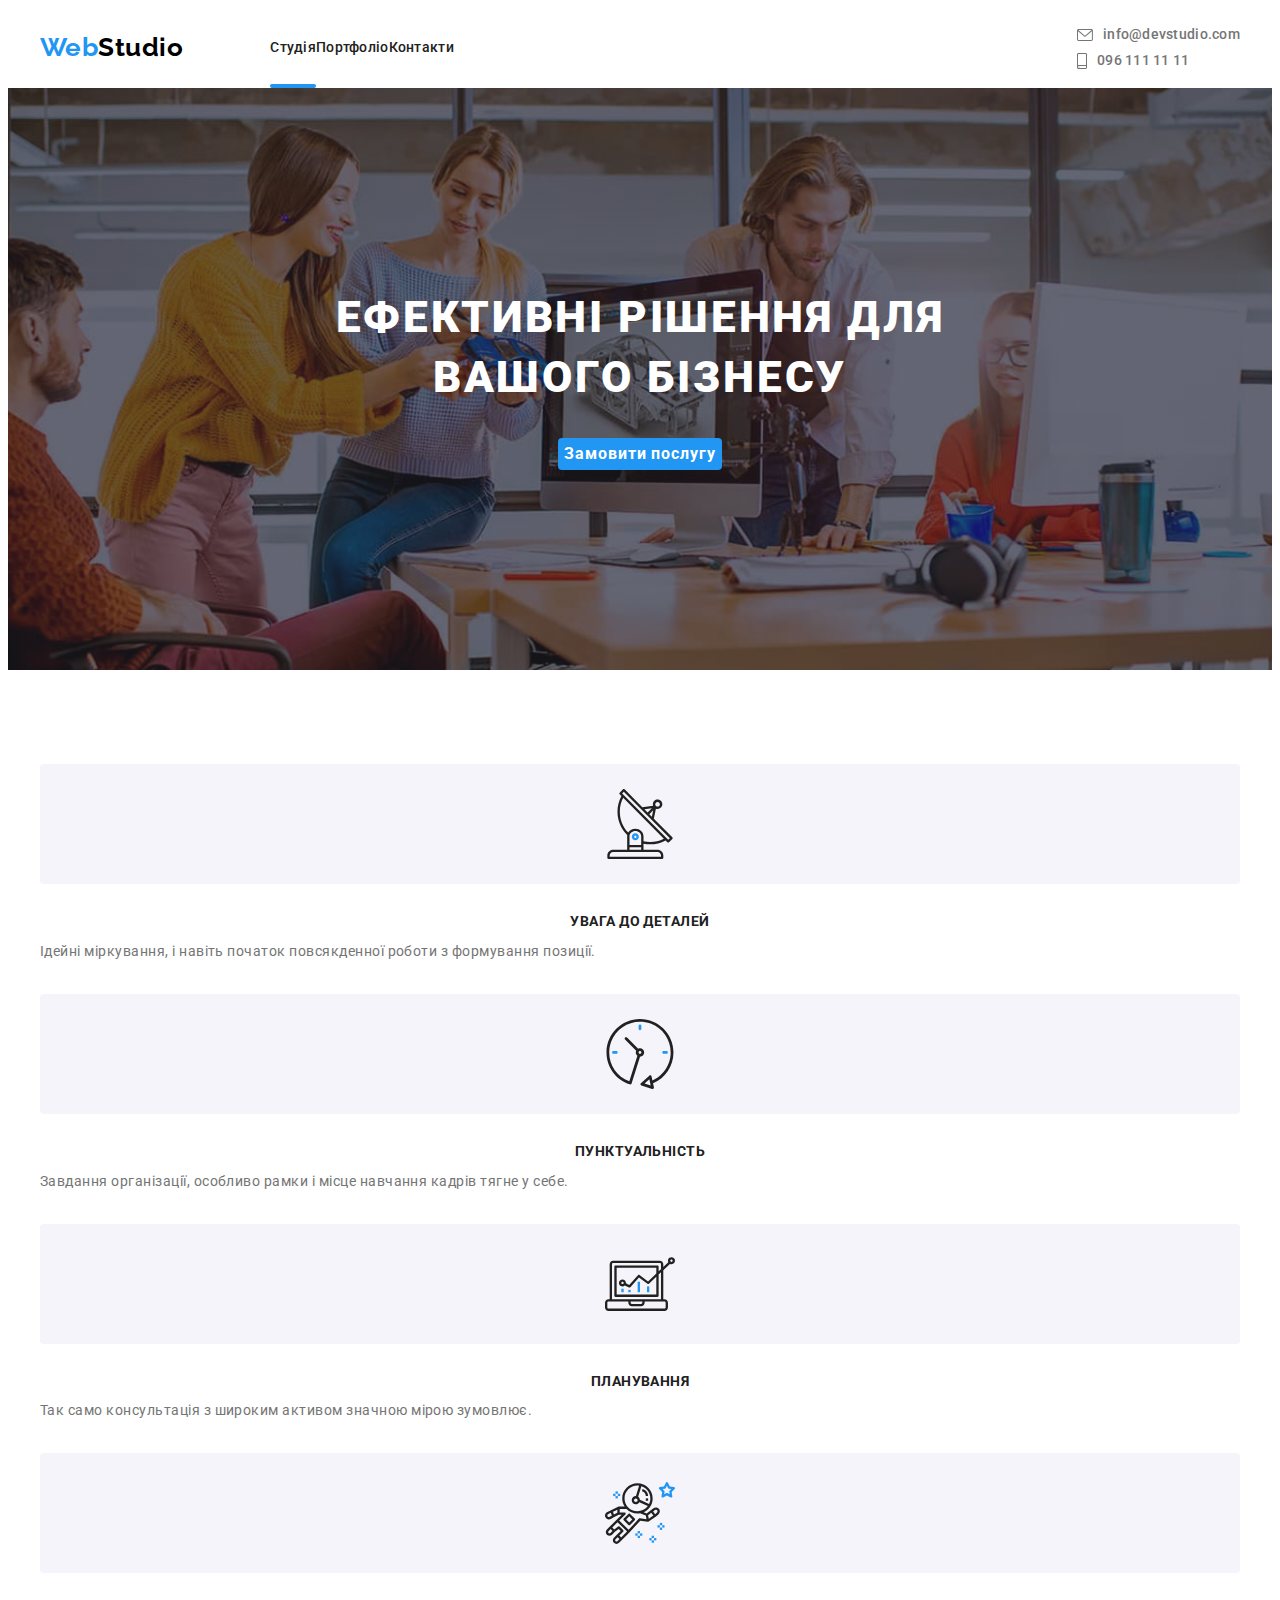
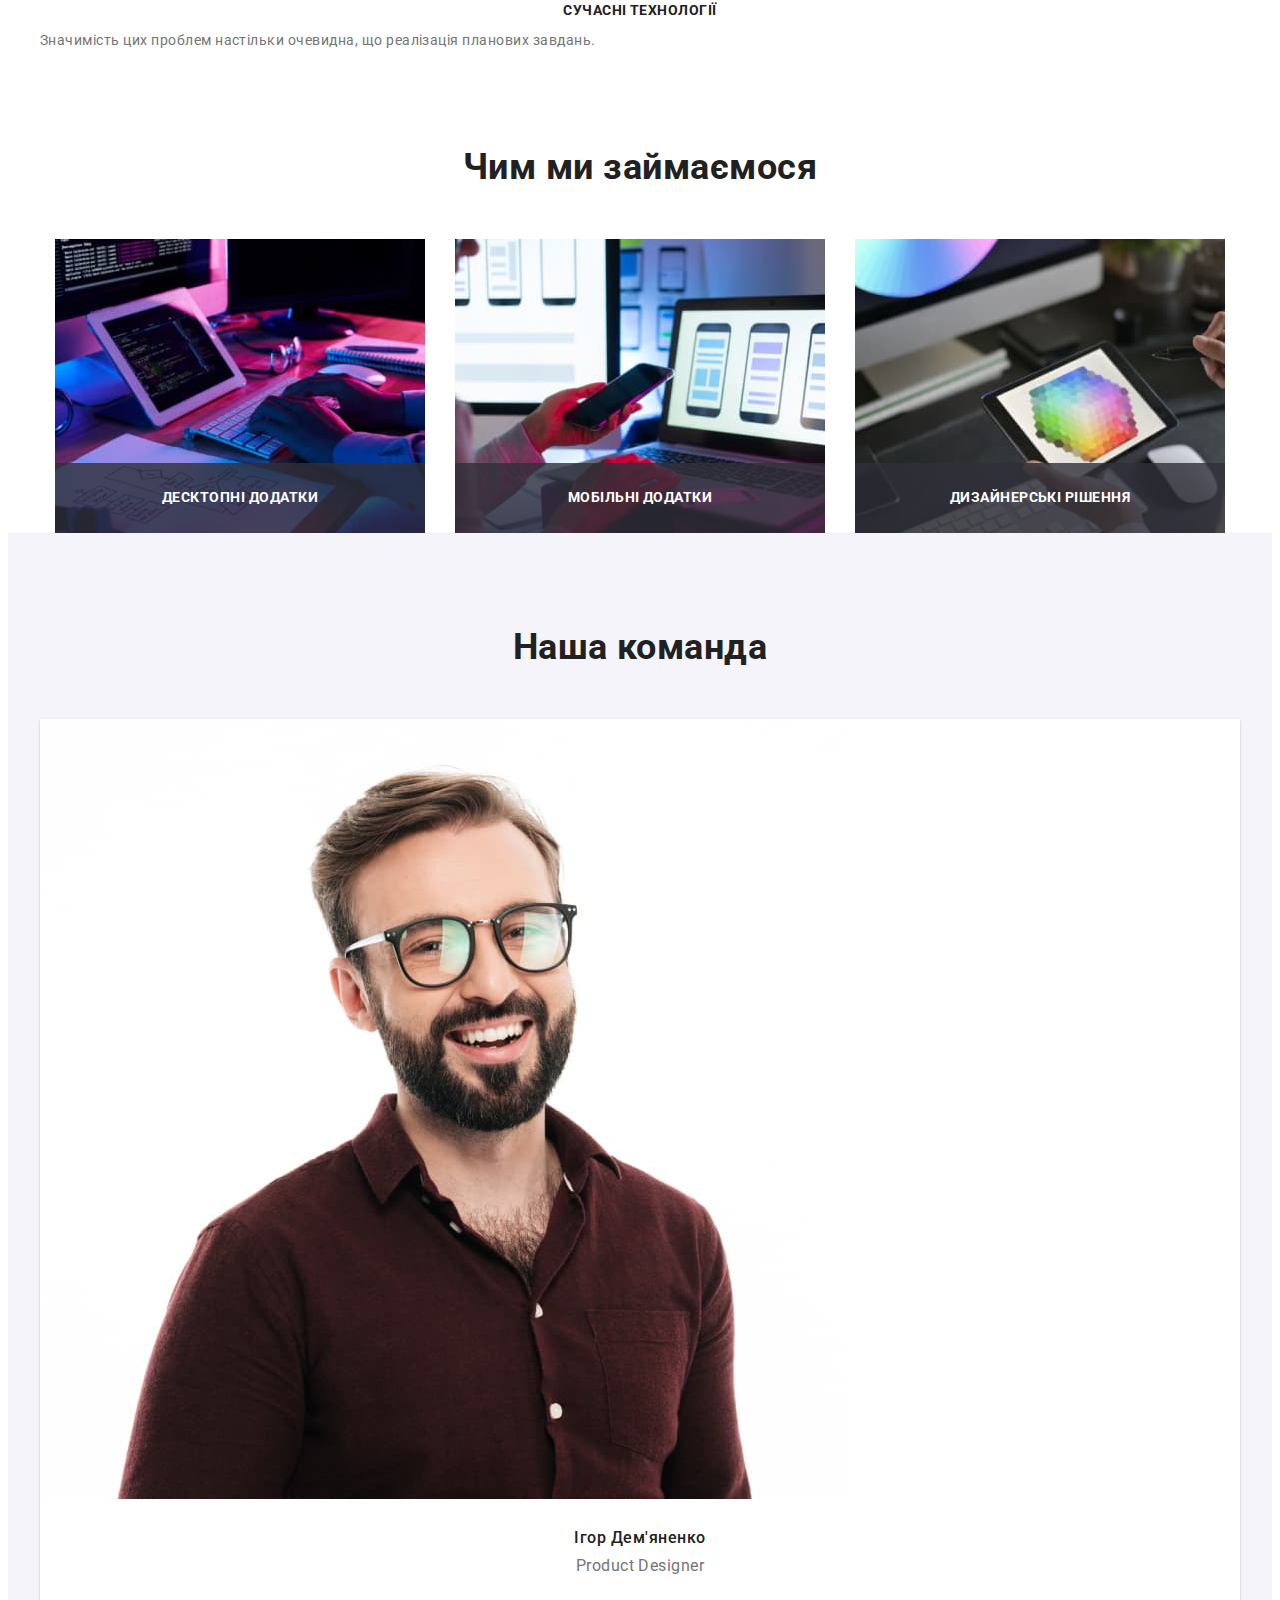
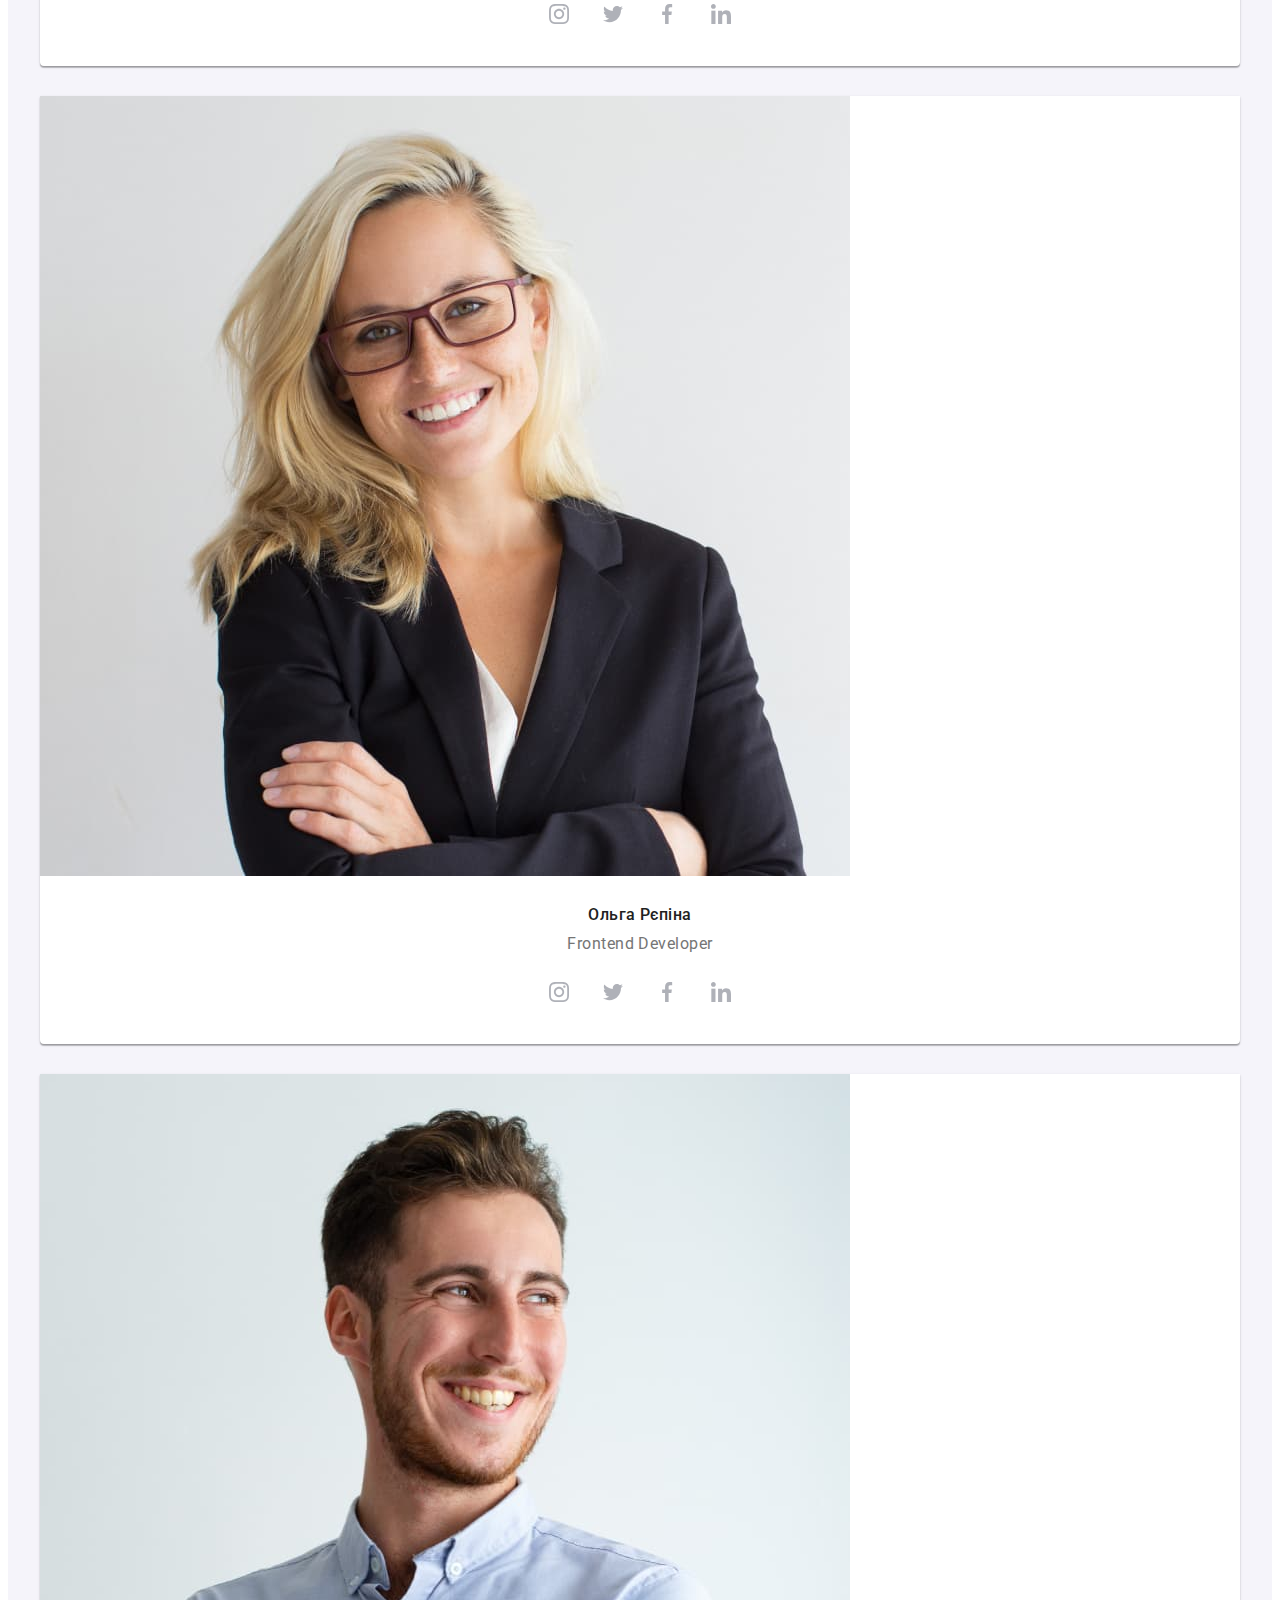
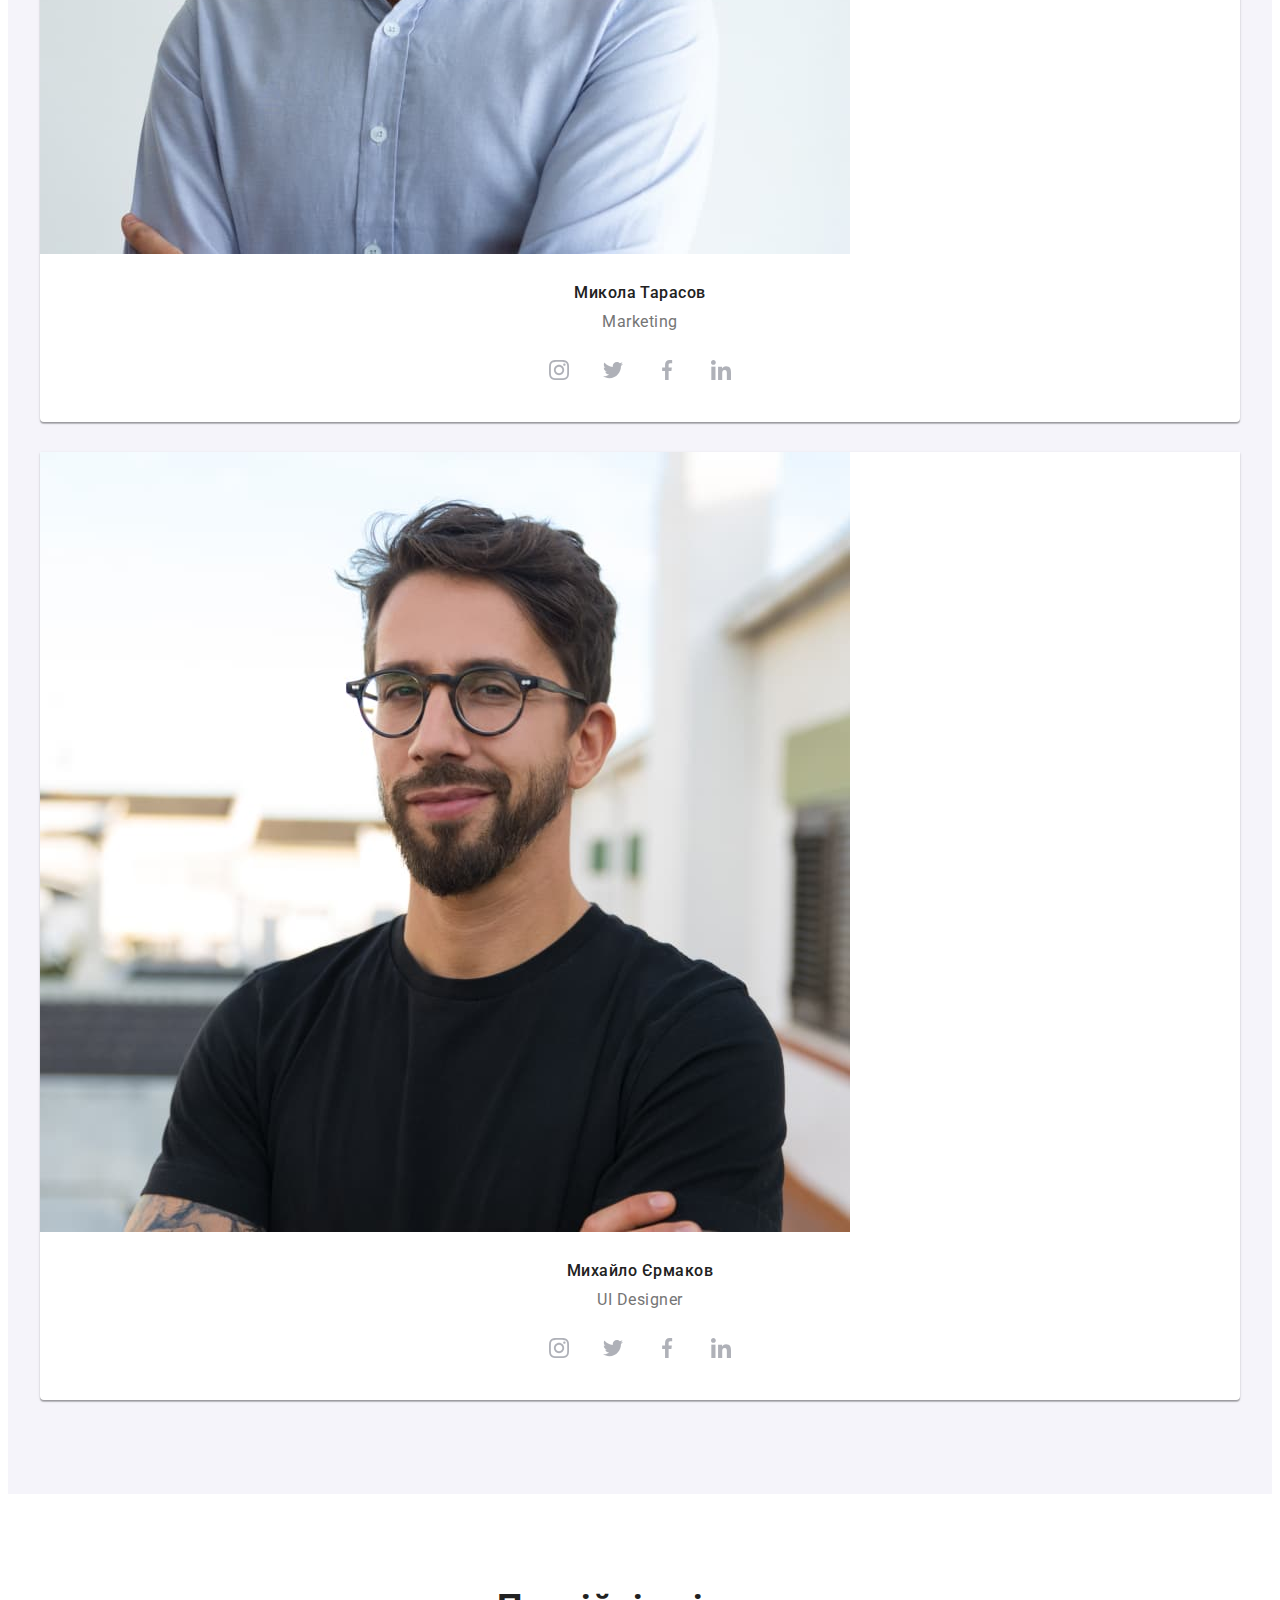
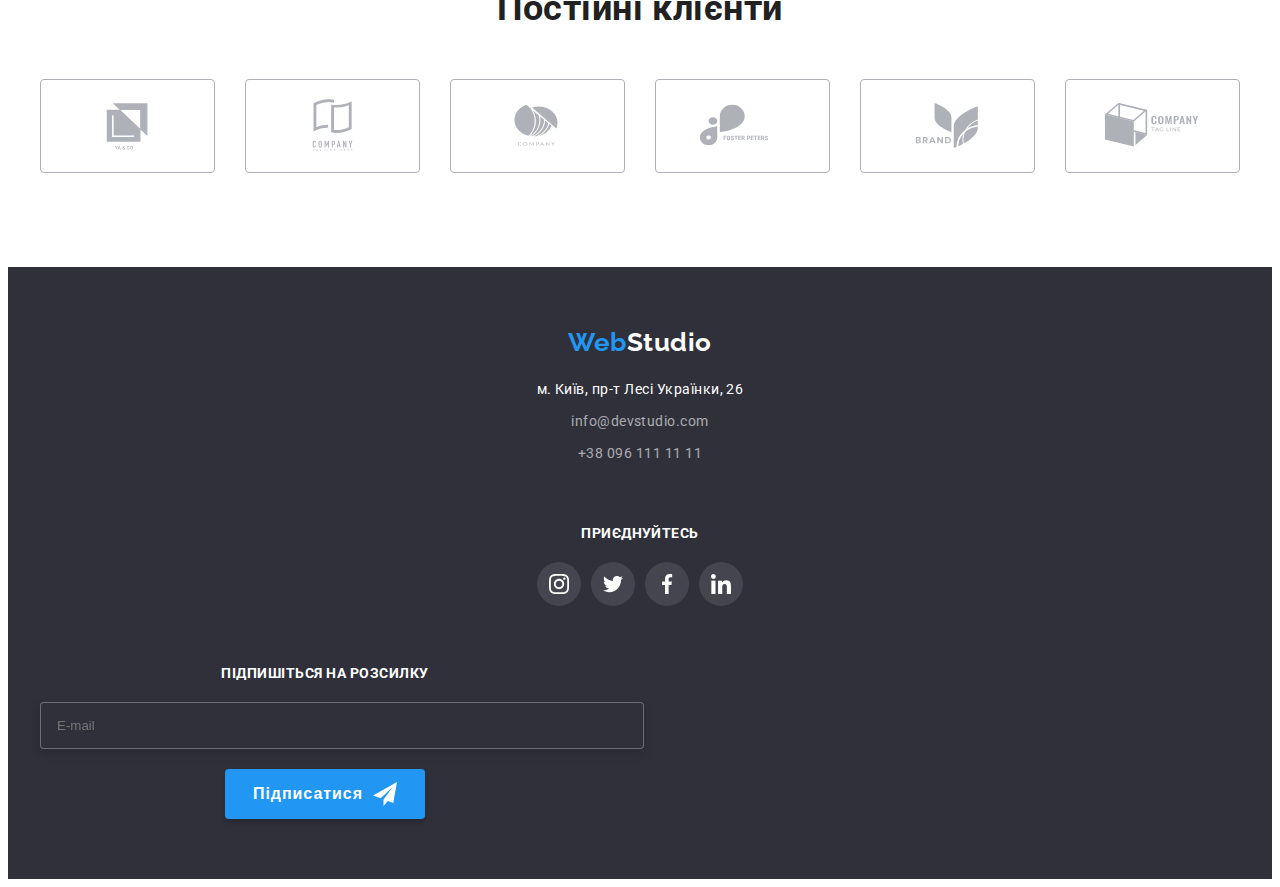
==== commit cadb842d: "chckpoint" ====
--- a/index.html
+++ b/index.html
@@ -60,7 +60,6 @@
             </svg>
           </button>
         </div>
-
     </header>
     <main>
         <!--Герой-->
@@ -441,7 +440,8 @@
                                     <input type="checkbox" name="privacy-policy" class="checkbox__check">
                                     <span class="checkbox__icon">
                                     </span>
-                                    Погоджуюся з розсилкою та приймаю <a href="#" class="checkbox__link">Умови договору</a></label>
+                                    Погоджуюся з розсилкою та приймаю  <a href="#" class="checkbox__link"> Умови договору</a>
+                                </label>
                             </div>
                             <button type="submit" class="form-submit__button">Відправити</button>
                         </div>
@@ -455,39 +455,41 @@
         </div>
     </div>
 
-    <div class="conteiner menu-container js-menu-container" id="mobile-menu">
-        <button class="menu-toggle js-close-menu">
-            <svg class="menu-toggle__icon" width="24" height="24">
-                <use href="./imges/icons.svg#Vector"></use>
-            </svg>
-          </button>
-        <div class="mobile-menu">
-            <nav class="nav-menu">
-                <ul class="navigation">
-                    <li class="navigation__item"><a href="./index.html" class="navigation__link navigation__link--first">Студія</a></li>
-                    <li class="navigation__item"><a href="./portfolio.html" class="navigation__link">Портфоліо</a></li>
-                    <li class="navigation__item"><a href="#" class="navigation__link">Контакти</a></li>
-                </ul>
-            </nav>
-            <ul class="contacts">
-                <li class="contacts__item">  
-                    <a href="tel:+380961111111" class="contacts__link--first">
-                        +38 096 111 11 11
-                    </a>
-                </li>
-                <li class="contacts__item">
-                    <a href="mailto:info@devstudio.com" class="contacts__link contacts__link" lang="en">
-                        info@devstudio.com
-                    </a>
-                </li>
-            </ul>
-            <ul class="follow-links-list">
-                <li class="follow-links-list__item" lang="en"><a href="#" class="follow-links-list__link">Instagram</a></li>
-                <li class="follow-links-list__item" lang="en"><a href="#" class="follow-links-list__link">Twitter</a></li>
-                <li class="follow-links-list__item" lang="en"><a href="#" class="follow-links-list__link">Facebook</a></li>
-                <li class="follow-links-list__item" lang="en"><a href="#" class="follow-links-list__link">LinkedIn</a></li>
-            </ul> 
-        </div>
+    <div class="menu-container js-menu-container" id="mobile-menu">
+            <button class="menu-toggle js-close-menu">
+                <svg class="menu-toggle__icon" width="24" height="24">
+                    <use href="./imges/icons.svg#Vector"></use>
+                </svg>
+            </button>
+            <div class="mobile-menu">
+                    <nav>
+                        <ul class="mob-navigation">
+                            <li class="mob-navigation__item"><a href="./index.html" class="mob-navigation__link mob-navigation__link">Студія</a></li>
+                            <li class="mob-navigation__item"><a href="./portfolio.html" class="mob-navigation__link">Портфоліо</a></li>
+                            <li class="mob-navigation__item"><a href="#" class="mob-navigation__link">Контакти</a></li>
+                        </ul>
+                    </nav>
+                <div class="mob-link-box">
+                        <ul class="mob-contacts">
+                            <li class="mob-contacts__item">  
+                                <a href="tel:+380961111111" class="mob-contacts__link--first">
+                                    +38 096 111 11 11
+                                </a>
+                            </li>
+                            <li class="mob-contacts__item">
+                                <a href="mailto:info@devstudio.com" class="mob-contacts__link" lang="en">
+                                    info@devstudio.com
+                                </a>
+                            </li>
+                        </ul>
+                    <ul class="follow-links-list">
+                        <li class="follow-links-list__item" lang="en"><a href="#" class="follow-links-list__link">Instagram</a></li>
+                        <li class="follow-links-list__item" lang="en"><a href="#" class="follow-links-list__link">Twitter</a></li>
+                        <li class="follow-links-list__item" lang="en"><a href="#" class="follow-links-list__link">Facebook</a></li>
+                        <li class="follow-links-list__item" lang="en"><a href="#" class="follow-links-list__link">LinkedIn</a></li>
+                    </ul>
+                </div>  
+            </div>
     </div>
 
     <script src="./js/modal.js"></script>
--- a/css/main.min.css
+++ b/css/main.min.css
@@ -1 +1 @@
-.visually-hidden{position:absolute;white-space:nowrap;width:1px;height:1px;overflow:hidden;border:0;padding:0;clip:rect(0 0 0 0);-webkit-clip-path:inset(50%);clip-path:inset(50%);margin:-1px}body{color:#212121;font-family:"Roboto",sans-serif;letter-spacing:.03em;background-color:#fff}ul{list-style:none;margin:0;padding:0}a{text-decoration:none}h1,h2,h3,h4,h5,h6,p{margin:0;padding:0}img{display:block;max-width:100%;height:auto}.header__conteiner{display:-webkit-box;display:-ms-flexbox;display:flex;min-height:60px;-webkit-box-align:center;-ms-flex-align:center;align-items:center;-webkit-box-pack:justify;-ms-flex-pack:justify;justify-content:space-between}.menu{display:-webkit-box;display:-ms-flexbox;display:flex;padding:0;margin:0;list-style:none}@media(max-width: 767px){.menu{display:none}}.menu-toggle{height:40px;width:40px;display:-webkit-box;display:-ms-flexbox;display:flex;-webkit-box-align:center;-ms-flex-align:center;align-items:center;-webkit-box-pack:center;-ms-flex-pack:center;justify-content:center;margin:0;padding:0;background-color:rgba(0,0,0,0);cursor:pointer;border:none;outline:none}@media(min-width: 768px){.menu-toggle{display:none}}.menu-container{position:fixed;top:0;left:0;width:100vw;height:100vh;background-color:#fff;z-index:999;-webkit-transform:translateX(100%);transform:translateX(100%);-webkit-transition:-webkit-transform 250ms cubic-bezier(0.4, 0, 0.2, 1);transition:-webkit-transform 250ms cubic-bezier(0.4, 0, 0.2, 1);transition:transform 250ms cubic-bezier(0.4, 0, 0.2, 1);transition:transform 250ms cubic-bezier(0.4, 0, 0.2, 1), -webkit-transform 250ms cubic-bezier(0.4, 0, 0.2, 1)}.menu-container.is-open{-webkit-transform:translateX(0);transform:translateX(0)}.menu-container .menu-toggle{position:absolute;top:10px;right:15px;display:-webkit-box;display:-ms-flexbox;display:flex;-webkit-box-pack:center;-ms-flex-pack:center;justify-content:center;-webkit-box-align:center;-ms-flex-align:center;align-items:center;fill:#212121}.js-open-menu__icon{fill:#212121}.menu-toggle__icon{-webkit-transition:fill 250ms cubic-bezier(0.4, 0, 0.2, 1);transition:fill 250ms cubic-bezier(0.4, 0, 0.2, 1)}.menu-toggle__icon:focus,.menu-toggle__icon:hover{fill:#2196f3}.mobile-menu{padding:0;margin:0;list-style:none;margin-top:48px;padding-left:24px}.navigation{font-style:normal;font-weight:500;text-align:start}.navigation__link{display:block;font-weight:500;font-size:40px;line-height:1.17;letter-spacing:.02em;color:#212121;-webkit-transition:color 250ms cubic-bezier(0.4, 0, 0.2, 1);transition:color 250ms cubic-bezier(0.4, 0, 0.2, 1)}.navigation__link:focus,.navigation__link:hover{color:#2196f3}.navigation__item:not(:last-child){margin-bottom:32px}.contacts__item:not(:last-child){margin-bottom:32px}.contacts{margin-top:302px}.contacts__link{font-weight:500;font-size:24px;line-height:1.16;letter-spacing:.02em;color:#757575}.contacts__link--first{font-weight:500;font-size:34px;line-height:1.17;color:#2196f3}.follow-links-list{display:-webkit-box;display:-ms-flexbox;display:flex;margin-top:64px}.follow-links-list__item{padding-right:10px}.follow-links-list__item:not(:last-child)::after{content:"";display:inline-block;height:18px;width:1px;margin-left:10px;background-color:rgba(33,33,33,.2)}.follow-links-list__link{font-weight:500;font-size:18px;line-height:1.22;letter-spacing:.02em;color:#2196f3}.logo{display:-webkit-box;display:-ms-flexbox;display:flex;font-family:"Raleway",sans-serif;font-style:normal;font-weight:700;font-size:24px;line-height:1.16;color:#000}.logo__accent{font-family:"Raleway",sans-serif;font-style:normal;font-weight:700;font-size:24px;line-height:1.16;color:#2196f3}.conteiner{-webkit-box-align:center;-ms-flex-align:center;align-items:center;min-width:480px;margin-right:auto;margin-left:auto;padding-left:15px;padding-right:15px}.hero{background-color:#c4c4c4;text-align:center;min-width:480px;height:100%;padding-top:118px;padding-bottom:118px;margin-left:auto;margin-right:auto;background-image:-webkit-gradient(linear, left top, right top, from(rgba(47, 48, 58, 0.4)), to(rgba(47, 48, 58, 0.4))),url(../imges/herobg.jpg);background-image:linear-gradient(to right, rgba(47, 48, 58, 0.4), rgba(47, 48, 58, 0.4)),url(../imges/herobg.jpg);background-repeat:no-repeat;background-size:cover;background-position:center}.hero-box{max-width:360px;margin-left:auto;margin-right:auto}.hero-box__title{font-weight:900;font-size:26px;line-height:1.61;text-align:center;letter-spacing:.06em;text-transform:uppercase;color:#fff}.hero-box__button{font-family:inherit;font-weight:700;font-size:16px;line-height:1.9;letter-spacing:.06em;width:200px;height:50px;border:0em;border-radius:4px;color:#fff;background:#2196f3;cursor:pointer;-webkit-transition:background 250ms cubic-bezier(0.4, 0, 0.2, 1),-webkit-box-shadow 250 ms cubic-bezier(0.4, 0, 0.2, 1);transition:background 250ms cubic-bezier(0.4, 0, 0.2, 1),-webkit-box-shadow 250 ms cubic-bezier(0.4, 0, 0.2, 1);transition:background 250ms cubic-bezier(0.4, 0, 0.2, 1),box-shadow 250 ms cubic-bezier(0.4, 0, 0.2, 1);transition:background 250ms cubic-bezier(0.4, 0, 0.2, 1),box-shadow 250 ms cubic-bezier(0.4, 0, 0.2, 1),-webkit-box-shadow 250 ms cubic-bezier(0.4, 0, 0.2, 1)}.hero-box__button:hover,.hero-box__button:focus{background:#188ce8;-webkit-box-shadow:0px 4px 4px rgba(0,0,0,.15);box-shadow:0px 4px 4px rgba(0,0,0,.15)}@media screen and (min-width: 1200px){.hero{max-width:1600px;padding-top:200px;padding-bottom:200px}.hero-box__title{margin-bottom:30px;font-size:44px;line-height:1.36}.hero-box{max-width:696px}}@media screen and (min-width: 786px){.hero{min-width:768px}}.backdrop{position:fixed;top:0;left:0;width:100%;height:100%;background-color:rgba(0,0,0,.2);-webkit-transition:opacity 250ms cubic-bezier(0.4, 0, 0.2, 1);transition:opacity 250ms cubic-bezier(0.4, 0, 0.2, 1)}.backdrop.is-hidden{position:fixed;opacity:0;pointer-events:none}.backdrop.is-hidden .modal{-webkit-transform:translate(-50%, -10%);transform:translate(-50%, -10%)}.modal{position:absolute;top:50%;left:50%;-webkit-transform:translate(-50%, -50%);transform:translate(-50%, -50%);max-width:528px;background-color:#fff;-webkit-box-shadow:0px 1px 3px rgba(0,0,0,.12),0px 1px 1px rgba(0,0,0,.14),0px 2px 1px rgba(0,0,0,.2);box-shadow:0px 1px 3px rgba(0,0,0,.12),0px 1px 1px rgba(0,0,0,.14),0px 2px 1px rgba(0,0,0,.2);border-radius:4px;-webkit-transition:-webkit-transform 250ms cubic-bezier(0.4, 0, 0.2, 1);transition:-webkit-transform 250ms cubic-bezier(0.4, 0, 0.2, 1);transition:transform 250ms cubic-bezier(0.4, 0, 0.2, 1);transition:transform 250ms cubic-bezier(0.4, 0, 0.2, 1), -webkit-transform 250ms cubic-bezier(0.4, 0, 0.2, 1)}.close{position:absolute;top:8px;right:8px;display:-webkit-box;display:-ms-flexbox;display:flex;-webkit-box-pack:center;-ms-flex-pack:center;justify-content:center;-webkit-box-align:center;-ms-flex-align:center;align-items:center;width:30px;height:30px;fill:#000;background-color:#fff;border:1px solid rgba(0,0,0,.1);border-radius:50%;cursor:pointer;-webkit-transition:fill 250ms cubic-bezier(0.4, 0, 0.2, 1);transition:fill 250ms cubic-bezier(0.4, 0, 0.2, 1)}.close:focus,.close:hover{fill:#2196f3}.form{padding:40px}.form-field{position:relative;display:-webkit-box;display:-ms-flexbox;display:flex;-webkit-box-orient:vertical;-webkit-box-direction:normal;-ms-flex-direction:column;flex-direction:column;margin-bottom:10px;font-size:12px;line-height:1.16;letter-spacing:.01em;color:#757575}.form-field__icon{position:absolute;left:12px;top:50%;-webkit-transition:fill 250ms cubic-bezier(0.4, 0, 0.2, 1);transition:fill 250ms cubic-bezier(0.4, 0, 0.2, 1)}.form-field:hover .form-field__icon,.form-field__input:focus+.form-field__icon{border-color:#2196f3;fill:#2196f3}.form-field__input{width:100%;height:40px;margin:0;padding-top:11px;padding-bottom:11px;padding-left:42px;padding-right:11px;border:1px solid rgba(33,33,33,.2);border-radius:4px;cursor:pointer;-webkit-transition:border-color 250ms cubic-bezier(0.4, 0, 0.2, 1);transition:border-color 250ms cubic-bezier(0.4, 0, 0.2, 1)}.form-field:hover .form-field__input,.form-field__input:focus{border-color:#2196f3;fill:#2196f3}.form-field label{margin-bottom:4px}.form__head{display:-webkit-box;display:-ms-flexbox;display:flex;-webkit-box-pack:center;-ms-flex-pack:center;justify-content:center;margin-bottom:12px;font-weight:700;font-size:20px;line-height:1.15;color:#212121}.comment{margin-bottom:20px}.textarea-input{resize:none;border:1px solid rgba(33,33,33,.2);border-radius:4px;cursor:pointer;padding:11px}textarea::-webkit-input-placeholder{font-weight:400;font-size:12px;line-height:1.16;letter-spacing:.01em;color:rgba(117,117,117,.5)}textarea::-moz-placeholder{font-weight:400;font-size:12px;line-height:1.16;letter-spacing:.01em;color:rgba(117,117,117,.5)}textarea:-ms-input-placeholder{font-weight:400;font-size:12px;line-height:1.16;letter-spacing:.01em;color:rgba(117,117,117,.5)}textarea::-ms-input-placeholder{font-weight:400;font-size:12px;line-height:1.16;letter-spacing:.01em;color:rgba(117,117,117,.5)}textarea::placeholder{font-weight:400;font-size:12px;line-height:1.16;letter-spacing:.01em;color:rgba(117,117,117,.5)}.checkbox__title{display:-webkit-box;display:-ms-flexbox;display:flex;-webkit-box-align:center;-ms-flex-align:center;align-items:center;-webkit-box-pack:center;-ms-flex-pack:center;justify-content:center;font-size:14px;line-height:1.7;color:#757575}.checkbox__link{color:#2196f3;text-decoration:underline}.form-submit{display:block;-webkit-box-pack:center;-ms-flex-pack:center;justify-content:center}.checkbox{position:relative;display:-webkit-box;display:-ms-flexbox;display:flex;-webkit-box-pack:center;-ms-flex-pack:center;justify-content:center;-webkit-box-align:center;-ms-flex-align:center;align-items:center;margin-bottom:30px}.checkbox input[type=checkbox]{position:absolute;white-space:nowrap;width:1px;height:1px;overflow:hidden;border:0;padding:0;clip:rect(0 0 0 0);-webkit-clip-path:inset(50%);clip-path:inset(50%);margin:-1px}.form-submit__button{display:-webkit-box;display:-ms-flexbox;display:flex;margin-left:auto;margin-right:auto;width:200px;height:50px;-webkit-box-shadow:0px 4px 4px rgba(0,0,0,.15);box-shadow:0px 4px 4px rgba(0,0,0,.15);border-radius:4px;border-color:#2196f3;border:rgba(0,0,0,0);background:#2196f3;cursor:pointer;-webkit-box-align:center;-ms-flex-align:center;align-items:center;-webkit-box-pack:center;-ms-flex-pack:center;justify-content:center;letter-spacing:.06em;font-weight:700;font-size:16px;line-height:1.85;color:#fff;-webkit-transition:border-color 250ms cubic-bezier(0.4, 0, 0.2, 1),background 250ms cubic-bezier(0.4, 0, 0.2, 1);transition:border-color 250ms cubic-bezier(0.4, 0, 0.2, 1),background 250ms cubic-bezier(0.4, 0, 0.2, 1)}.form-submit__button:focus,.form-submit__button:hover{border-color:#188ce8;background:#188ce8}.checkbox__icon{display:block;margin-right:8px;width:16px;height:15px;background-image:url(../imges/checkbox.svg);fill:#212121;-webkit-transition:background 250ms cubic-bezier(0.4, 0, 0.2, 1);transition:background 250ms cubic-bezier(0.4, 0, 0.2, 1)}.checkbox input:checked+.checkbox__icon{fill:#fff;background:#2196f3;background-image:url(../imges/check.svg);background-size:contain;background-origin:border-box;border-radius:2px}/*# sourceMappingURL=main.min.css.map */+.visually-hidden{position:absolute;white-space:nowrap;width:1px;height:1px;overflow:hidden;border:0;padding:0;clip:rect(0 0 0 0);-webkit-clip-path:inset(50%);clip-path:inset(50%);margin:-1px}body{color:#212121;font-family:"Roboto",sans-serif;letter-spacing:.03em;background-color:#fff}ul{list-style:none;margin:0;padding:0}a{text-decoration:none}h1,h2,h3,h4,h5,h6,p{margin:0;padding:0}img{display:block;max-width:100%;height:auto}.bordered-header{border-bottom:1px solid #ececec}.header__conteiner{display:-webkit-box;display:-ms-flexbox;display:flex;min-height:60px;-webkit-box-align:center;-ms-flex-align:center;align-items:center;-webkit-box-pack:justify;-ms-flex-pack:justify;justify-content:space-between}.menu{display:contents;padding:0;margin:0;list-style:none}.menu-toggle{height:40px;width:40px;display:-webkit-box;display:-ms-flexbox;display:flex;-webkit-box-align:center;-ms-flex-align:center;align-items:center;-webkit-box-pack:center;-ms-flex-pack:center;justify-content:center;margin:0;padding:0;background-color:rgba(0,0,0,0);cursor:pointer;border:none;outline:none}.menu-container .menu-toggle{position:absolute;top:10px;right:15px;display:-webkit-box;display:-ms-flexbox;display:flex;-webkit-box-pack:center;-ms-flex-pack:center;justify-content:center;-webkit-box-align:center;-ms-flex-align:center;align-items:center;fill:#212121}.menu-container{position:fixed;top:0;left:0;width:100vw;height:100vh;padding-left:40px;padding-right:40px;padding-top:48px;padding-bottom:48px;background-color:#fff;z-index:999;-webkit-transform:translateX(100%);transform:translateX(100%);-webkit-transition:-webkit-transform 250ms cubic-bezier(0.4, 0, 0.2, 1);transition:-webkit-transform 250ms cubic-bezier(0.4, 0, 0.2, 1);transition:transform 250ms cubic-bezier(0.4, 0, 0.2, 1);transition:transform 250ms cubic-bezier(0.4, 0, 0.2, 1), -webkit-transform 250ms cubic-bezier(0.4, 0, 0.2, 1)}.menu-container.is-open{-webkit-transform:translateX(0);transform:translateX(0)}.js-open-menu__icon{fill:#212121}.menu-toggle__icon{-webkit-transition:fill 250ms cubic-bezier(0.4, 0, 0.2, 1);transition:fill 250ms cubic-bezier(0.4, 0, 0.2, 1)}.menu-toggle__icon:focus,.menu-toggle__icon:hover{fill:#2196f3}.mobile-menu{padding:0;margin:0;list-style:none}.mob-navigation{display:-webkit-box;display:-ms-flexbox;display:flex;-webkit-box-orient:vertical;-webkit-box-direction:normal;-ms-flex-direction:column;flex-direction:column;margin-bottom:70%;font-style:normal;font-weight:500}.mob-navigation__link{display:block;font-size:40px;line-height:1.17;letter-spacing:.02em;color:#212121;-webkit-transition:color 250ms cubic-bezier(0.4, 0, 0.2, 1);transition:color 250ms cubic-bezier(0.4, 0, 0.2, 1)}.mob-navigation__link:focus,.mob-navigation__link:hover{color:#2196f3}.mob-navigation__item:not(:last-child){margin-bottom:32px}.mob-contacts{display:-webkit-box;display:-ms-flexbox;display:flex;-webkit-box-orient:vertical;-webkit-box-direction:normal;-ms-flex-direction:column;flex-direction:column}.mob-contacts__item:not(:last-child){margin-bottom:32px}.mob-contacts__link{font-weight:500;font-size:24px;line-height:1.16;letter-spacing:.02em;white-space:nowrap;color:#757575}.mob-contacts__link--first{font-weight:500;font-size:34px;line-height:1.17;white-space:nowrap;color:#2196f3}.follow-links-list{display:-webkit-box;display:-ms-flexbox;display:flex;margin-top:64px;max-width:100%;-webkit-box-align:center;-ms-flex-align:center;align-items:center;white-space:nowrap}.follow-links-list__item{padding-right:10px}.follow-links-list__item:not(:last-child)::after{content:"";display:inline-block;height:18px;width:1px;margin-left:10px;background-color:rgba(33,33,33,.2)}.follow-links-list__link{font-weight:500;font-size:18px;line-height:1.22;letter-spacing:.02em;color:#2196f3}.mob-link-box{display:block;margin-top:auto}@media screen and (min-width: 768px){.menu-toggle{display:none}.nav-menu{display:-webkit-box;display:-ms-flexbox;display:flex}.header__logo{margin-right:87px}.navigation,.contacts{display:-webkit-box;display:-ms-flexbox;display:flex}.contacts{margin-left:auto;-webkit-box-orient:vertical;-webkit-box-direction:normal;-ms-flex-direction:column;flex-direction:column;margin-top:0;-webkit-box-pack:center;-ms-flex-pack:center;justify-content:center}.contacts__item:not(:last-child){margin-bottom:10px}.navigation__item{position:relative;margin-bottom:0}}.navigation__link{display:block;padding-top:32px;padding-bottom:32px;font-weight:500;font-size:14px;line-height:1.14;letter-spacing:.02em;color:#212121;-webkit-transition:color 250ms cubic-bezier(0.4, 0, 0.2, 1);transition:color 250ms cubic-bezier(0.4, 0, 0.2, 1)}.navigation__link::after{position:absolute;content:"";display:block;width:100%;height:4px;border-radius:2px;left:0;bottom:0;opacity:0;background-color:#2196f3}.navigation__link--current::after{content:"";display:block;opacity:1}.navigation__link:focus,.navigation__link:hover{color:#2196f3}.contacts__link{display:-webkit-box;display:-ms-flexbox;display:flex;-webkit-box-align:center;-ms-flex-align:center;align-items:center;font-weight:500;font-size:14px;line-height:1.14;letter-spacing:.02em;color:#757575;fill:#757575;-webkit-transition:color 250ms cubic-bezier(0.4, 0, 0.2, 1),fill 250ms cubic-bezier(0.4, 0, 0.2, 1);transition:color 250ms cubic-bezier(0.4, 0, 0.2, 1),fill 250ms cubic-bezier(0.4, 0, 0.2, 1)}.contacts__link:focus,.contacts__link:hover{color:#2196f3;fill:#2196f3}.contacts__icon{margin-right:10px}@media(max-width: 767px){.menu{display:none}}.logo{display:-webkit-box;display:-ms-flexbox;display:flex;font-family:"Raleway",sans-serif;font-style:normal;font-weight:700;font-size:24px;line-height:1.16;color:#000}.logo__accent{font-family:"Raleway",sans-serif;font-style:normal;font-weight:700;font-size:24px;line-height:1.16;color:#2196f3}@media screen and (min-width: 1200px){.logo{font-size:26px;line-height:1.2}.logo__accent{font-size:26px;line-height:1.2}}.title{font-weight:700;font-size:28px;line-height:1.17;text-align:center;color:#212121;margin-bottom:30px}@media screen and (min-width: 1200px){.title{font-size:36px;line-height:1.16;margin-bottom:50px}}.conteiner{-webkit-box-align:center;-ms-flex-align:center;align-items:center;max-width:100%;margin-right:auto;margin-left:auto;padding-left:15px;padding-right:15px}@media screen and (min-width: 1200px){.conteiner{max-width:1200px}}.section{padding-top:60px;padding-bottom:60px}.section--different-background{background-color:#f5f4fa}.section--no-padding-top{display:none}@media screen and (min-width: 1200px){.section{padding-top:94px;padding-bottom:94px}.section--no-padding-top{display:contents;padding-top:0}}.hero{background-color:#c4c4c4;text-align:center;max-width:1200px;height:100%;padding-top:118px;padding-bottom:118px;margin-left:auto;margin-right:auto;background-image:-webkit-gradient(linear, left top, right top, from(rgba(47, 48, 58, 0.4)), to(rgba(47, 48, 58, 0.4))),url(../imges/herobg.jpg);background-image:linear-gradient(to right, rgba(47, 48, 58, 0.4), rgba(47, 48, 58, 0.4)),url(../imges/herobg.jpg);background-repeat:no-repeat;background-size:cover;background-position:center}.hero-box{max-width:360px;margin-left:auto;margin-right:auto}.hero-box__title{margin-bottom:30px;font-weight:900;font-size:26px;line-height:1.61;text-align:center;letter-spacing:.06em;text-transform:uppercase;color:#fff}@media screen and (max-width: 479px){.hero-box__title{font-size:21px}}.hero-box__button{font-family:inherit;font-weight:700;font-size:16px;line-height:1.9;letter-spacing:.06em;max-width:200px;max-height:50px;border:0em;border-radius:4px;color:#fff;background:#2196f3;cursor:pointer;-webkit-transition:background 250ms cubic-bezier(0.4, 0, 0.2, 1),-webkit-box-shadow 250 ms cubic-bezier(0.4, 0, 0.2, 1);transition:background 250ms cubic-bezier(0.4, 0, 0.2, 1),-webkit-box-shadow 250 ms cubic-bezier(0.4, 0, 0.2, 1);transition:background 250ms cubic-bezier(0.4, 0, 0.2, 1),box-shadow 250 ms cubic-bezier(0.4, 0, 0.2, 1);transition:background 250ms cubic-bezier(0.4, 0, 0.2, 1),box-shadow 250 ms cubic-bezier(0.4, 0, 0.2, 1),-webkit-box-shadow 250 ms cubic-bezier(0.4, 0, 0.2, 1)}.hero-box__button:hover,.hero-box__button:focus{background:#188ce8;-webkit-box-shadow:0px 4px 4px rgba(0,0,0,.15);box-shadow:0px 4px 4px rgba(0,0,0,.15)}@media screen and (min-width: 1200px){.hero{max-width:1600px;padding-top:200px;padding-bottom:200px}.hero-box__title{font-size:44px;line-height:1.36}.hero-box{max-width:696px}}@media screen and (min-width: 786px){.hero{min-width:768px}}.principles__item:not(:last-child){margin-bottom:30px}.principles__thumb{display:-webkit-box;display:-ms-flexbox;display:flex;background-color:#f5f4fa;border-radius:4px;min-width:270px;min-height:120px;margin-bottom:30px;-webkit-box-pack:center;-ms-flex-pack:center;justify-content:center;-webkit-box-align:center;-ms-flex-align:center;align-items:center}.principles__title{margin-bottom:10px;font-weight:700;font-size:14px;line-height:1.14;text-align:center;text-transform:uppercase;color:#212121}.principles__content{font-weight:400;font-size:14px;line-height:1.7;color:#757575}.work-list{display:-webkit-box;display:-ms-flexbox;display:flex;-webkit-box-pack:center;-ms-flex-pack:center;justify-content:center}.work-list__thumb{position:relative}.work-list__item:not(:last-child){margin-right:30px}.work-list__overlay{position:absolute;width:100%;height:70px;bottom:0%;left:0%;display:-webkit-box;display:-ms-flexbox;display:flex;-webkit-box-pack:center;-ms-flex-pack:center;justify-content:center;-webkit-box-align:center;-ms-flex-align:center;align-items:center;background-color:rgba(47,48,58,.8)}.work-list__title{margin:0;font-weight:700;font-size:14px;line-height:1.14;text-align:center;text-transform:uppercase;color:#fff}.team-list__item{background-color:#fff;-webkit-box-shadow:0px 1px 3px rgba(0,0,0,.12),0px 1px 1px rgba(0,0,0,.14),0px 2px 1px rgba(0,0,0,.2);box-shadow:0px 1px 3px rgba(0,0,0,.12),0px 1px 1px rgba(0,0,0,.14),0px 2px 1px rgba(0,0,0,.2);border-radius:0px 0px 4px 4px}.team-list__item:not(:last-child){margin-bottom:30px}.content-box{padding-top:30px;padding-bottom:30px;padding-left:32px;padding-right:32px}.content-box__title{margin-bottom:10px;font-weight:500;font-size:16px;line-height:1.18;text-align:center;color:#212121}.content-box__content{font-weight:400;font-size:16px;line-height:1.18;text-align:center;color:#757575;margin-bottom:16px}.social-list{display:-webkit-box;display:-ms-flexbox;display:flex;-webkit-box-align:center;-ms-flex-align:center;align-items:center;-webkit-box-pack:center;-ms-flex-pack:center;justify-content:center}.social-list__link{display:-webkit-box;display:-ms-flexbox;display:flex;-webkit-box-pack:center;-ms-flex-pack:center;justify-content:center;-webkit-box-align:center;-ms-flex-align:center;align-items:center;width:44px;height:44px;fill:#afb1b8;background-color:#fff;border-radius:50%;-webkit-transition:background-color 250ms cubic-bezier(0.4, 0, 0.2, 1),fill 250ms cubic-bezier(0.4, 0, 0.2, 1);transition:background-color 250ms cubic-bezier(0.4, 0, 0.2, 1),fill 250ms cubic-bezier(0.4, 0, 0.2, 1)}.social-list__link:hover,.social-list__link:focus{fill:#fff;background-color:#2196f3}.social-list__item:not(:last-child){margin-right:10px}.clients-list{display:-webkit-box;display:-ms-flexbox;display:flex;-ms-flex-wrap:wrap;flex-wrap:wrap;-webkit-box-pack:center;-ms-flex-pack:center;justify-content:center;gap:30px}.clients-list__link{display:-webkit-box;display:-ms-flexbox;display:flex;-webkit-box-pack:center;-ms-flex-pack:center;justify-content:center;-webkit-box-align:center;-ms-flex-align:center;align-items:center;min-width:170px;min-height:92px;fill:#afb1b8;background-color:#fff;border:1px solid #afb1b8;border-radius:4px;-webkit-transition:fill 250ms cubic-bezier(0.4, 0, 0.2, 1),border-color 250ms cubic-bezier(0.4, 0, 0.2, 1);transition:fill 250ms cubic-bezier(0.4, 0, 0.2, 1),border-color 250ms cubic-bezier(0.4, 0, 0.2, 1)}.clients-list__link:hover,.clients-list__link:focus{fill:#2196f3;border-color:#2196f3}.clients-list__item{-ms-flex-preferred-size:calc((100% - 30px)/2);flex-basis:calc((100% - 30px)/2)}@media screen and (min-width: 768px){.clients-list__item{-ms-flex-preferred-size:calc((100% - 60px)/3);flex-basis:calc((100% - 60px)/3)}}@media screen and (min-width: 1200px){.clients-list__item{-ms-flex-preferred-size:calc((100% - 150px)/6);flex-basis:calc((100% - 150px)/6)}}.footer{background-color:#2f303a;padding-top:60px;padding-bottom:60px}.footer__logo{-webkit-box-pack:center;-ms-flex-pack:center;justify-content:center;color:#fff;margin-bottom:20px}.address-list{text-align:center;margin-bottom:60px}.address-list__item:not(:last-child){margin-bottom:8px}.address-list__link{font-style:normal;font-weight:400;font-size:14px;line-height:1.7}.address-list__link--map{color:#fff;-webkit-transition:color 250ms cubic-bezier(0.4, 0, 0.2, 1);transition:color 250ms cubic-bezier(0.4, 0, 0.2, 1)}.address-list__link--map:hover,.address-list__link--map:focus{color:#2196f3}.address-list__link--contact{color:rgba(255,255,255,.6);-webkit-transition:color 250ms cubic-bezier(0.4, 0, 0.2, 1);transition:color 250ms cubic-bezier(0.4, 0, 0.2, 1)}.address-list__link--contact:hover,.address-list__link--contact:focus{color:#2196f3}.social-linkbox{display:-webkit-box;display:-ms-flexbox;display:flex;-webkit-box-orient:vertical;-webkit-box-direction:normal;-ms-flex-direction:column;flex-direction:column;margin-bottom:60px}.social-linkbox__title{font-weight:700;font-size:14px;line-height:1.14;text-align:center;text-transform:uppercase;margin-bottom:20px;color:#fff}.social-invers{display:-webkit-box;display:-ms-flexbox;display:flex;-webkit-box-pack:center;-ms-flex-pack:center;justify-content:center}.social-invers__item:not(:last-child){margin-right:10px}.social-invers__link{display:-webkit-box;display:-ms-flexbox;display:flex;-webkit-box-pack:center;-ms-flex-pack:center;justify-content:center;-webkit-box-align:center;-ms-flex-align:center;align-items:center;width:44px;height:44px;fill:#fff;background-color:rgba(255,255,255,.1);border-radius:50%;-webkit-transition:background-color 250ms cubic-bezier(0.4, 0, 0.2, 1);transition:background-color 250ms cubic-bezier(0.4, 0, 0.2, 1)}.social-invers__link:hover,.social-invers__link:focus{background-color:#2196f3}.subscribe-form{display:-webkit-box;display:-ms-flexbox;display:flex;-webkit-box-orient:vertical;-webkit-box-direction:normal;-ms-flex-direction:column;flex-direction:column;max-width:570px;-webkit-box-pack:center;-ms-flex-pack:center;justify-content:center}.subscribe-form__title{font-weight:700;font-size:14px;line-height:1.14;text-transform:uppercase;color:#fff;margin-bottom:20px}.subscribe-form__input{border:1px solid rgba(255,255,255,.3);-webkit-filter:drop-shadow(0px 4px 4px rgba(0, 0, 0, 0.15));filter:drop-shadow(0px 4px 4px rgba(0, 0, 0, 0.15));border-radius:4px;background-color:#2f303a;padding:15px 16px;width:100%;color:#fff}.shell{display:-webkit-box;display:-ms-flexbox;display:flex;-webkit-box-orient:vertical;-webkit-box-direction:normal;-ms-flex-direction:column;flex-direction:column;margin-bottom:20px}.shell::-webkit-input-placeholder{color:rgba(255,255,255,.6)}.shell::-moz-placeholder{color:rgba(255,255,255,.6)}.shell:-ms-input-placeholder{color:rgba(255,255,255,.6)}.shell::-ms-input-placeholder{color:rgba(255,255,255,.6)}.shell::placeholder{color:rgba(255,255,255,.6)}.button{display:-webkit-box;display:-ms-flexbox;display:flex;-webkit-box-pack:center;-ms-flex-pack:center;justify-content:center;-webkit-box-align:center;-ms-flex-align:center;align-items:center;margin-left:auto;margin-right:auto;font-weight:700;font-size:16px;line-height:1.88;letter-spacing:.06em;color:#fff;width:200px;height:50px;background:#2196f3;-webkit-box-shadow:0px 4px 4px rgba(0,0,0,.15);box-shadow:0px 4px 4px rgba(0,0,0,.15);border:rgba(0,0,0,0);border-color:#2196f3;border-radius:4px;cursor:pointer}.button__icon{margin-left:10px}.button-list{display:-webkit-box;display:-ms-flexbox;display:flex;-ms-flex-wrap:wrap;flex-wrap:wrap;margin-bottom:40px}@media screen and (min-width: 768px){.button-list{-webkit-box-pack:center;-ms-flex-pack:center;justify-content:center;margin-bottom:30px}}@media screen and (min-width: 1200px){.button-list{margin-bottom:50px}}.button-list__button{font-family:inherit;font-weight:500;font-size:16px;line-height:1.62;text-align:center;color:#212121;padding-left:22px;padding-right:22px;padding-top:6px;padding-bottom:6px;background-color:#f5f4fa;border-radius:4px;border:0em;cursor:pointer;-webkit-transition:background-color 250ms cubic-bezier(0.4, 0, 0.2, 1),color 250ms cubic-bezier(0.4, 0, 0.2, 1),-webkit-box-shadow 250ms cubic-bezier(0.4, 0, 0.2, 1);transition:background-color 250ms cubic-bezier(0.4, 0, 0.2, 1),color 250ms cubic-bezier(0.4, 0, 0.2, 1),-webkit-box-shadow 250ms cubic-bezier(0.4, 0, 0.2, 1);transition:background-color 250ms cubic-bezier(0.4, 0, 0.2, 1),color 250ms cubic-bezier(0.4, 0, 0.2, 1),box-shadow 250ms cubic-bezier(0.4, 0, 0.2, 1);transition:background-color 250ms cubic-bezier(0.4, 0, 0.2, 1),color 250ms cubic-bezier(0.4, 0, 0.2, 1),box-shadow 250ms cubic-bezier(0.4, 0, 0.2, 1),-webkit-box-shadow 250ms cubic-bezier(0.4, 0, 0.2, 1)}.button-list__button:focus,.button-list__button:hover{background-color:#2196f3;color:#fff;-webkit-box-shadow:0px 3px 1px rgba(0,0,0,.1),0px 1px 2px rgba(0,0,0,.08),0px 2px 2px rgba(0,0,0,.12);box-shadow:0px 3px 1px rgba(0,0,0,.1),0px 1px 2px rgba(0,0,0,.08),0px 2px 2px rgba(0,0,0,.12)}.button-list__item:not(:last-child){margin-right:8px;margin-bottom:15px}@media screen and (min-width: 768px){.button-list__item:not(:last-child){margin-bottom:0px}}.card-list__link{display:block;cursor:default}.card-list__link:focus,.card-list__link:hover{-webkit-box-shadow:0px 1px 1px rgba(0,0,0,.12),0px 4px 4px rgba(0,0,0,.06),1px 4px 6px rgba(0,0,0,.16);box-shadow:0px 1px 1px rgba(0,0,0,.12),0px 4px 4px rgba(0,0,0,.06),1px 4px 6px rgba(0,0,0,.16)}.card-head{padding-left:24px;padding-right:24px;padding-bottom:20px;padding-top:20px;border-bottom:1px solid #eee;border-left:1px solid #eee;border-right:1px solid #eee}.card-head__title{margin-bottom:4px;text-align:start;font-weight:700;font-size:18px;line-height:2;letter-spacing:.06em;color:#212121}.card-head__content{font-weight:400;font-size:16px;line-height:1.87;color:#757575}.wrapper{position:relative;overflow:hidden}.card-overlay{position:absolute;display:block;width:100%;height:100%;top:0;left:0;-webkit-transform:translateY(101%);transform:translateY(101%);-webkit-transition:-webkit-transform 250ms cubic-bezier(0.4, 0, 0.2, 1);transition:-webkit-transform 250ms cubic-bezier(0.4, 0, 0.2, 1);transition:transform 250ms cubic-bezier(0.4, 0, 0.2, 1);transition:transform 250ms cubic-bezier(0.4, 0, 0.2, 1), -webkit-transform 250ms cubic-bezier(0.4, 0, 0.2, 1);padding-right:24px;padding-left:24px;padding-top:63px;padding-bottom:63px;background-color:rgba(33,150,243,.9)}.card-list__link:focus .card-overlay,.card-list__link:hover .card-overlay{-webkit-transform:translateY(0);transform:translateY(0)}.card-overlay__content{font-family:"Roboto";font-style:normal;font-weight:400;font-size:18px;line-height:1.55;color:#fff}.backdrop{position:fixed;top:0;left:0;width:100%;height:100%;background-color:rgba(0,0,0,.2);-webkit-transition:opacity 250ms cubic-bezier(0.4, 0, 0.2, 1);transition:opacity 250ms cubic-bezier(0.4, 0, 0.2, 1)}.backdrop.is-hidden{position:fixed;opacity:0;pointer-events:none}.backdrop.is-hidden .modal{-webkit-transform:translate(-50%, -10%);transform:translate(-50%, -10%)}.modal{position:absolute;top:50%;left:50%;-webkit-transform:translate(-50%, -50%);transform:translate(-50%, -50%);max-width:450px;background-color:#fff;-webkit-box-shadow:0px 1px 3px rgba(0,0,0,.12),0px 1px 1px rgba(0,0,0,.14),0px 2px 1px rgba(0,0,0,.2);box-shadow:0px 1px 3px rgba(0,0,0,.12),0px 1px 1px rgba(0,0,0,.14),0px 2px 1px rgba(0,0,0,.2);border-radius:4px;-webkit-transition:-webkit-transform 250ms cubic-bezier(0.4, 0, 0.2, 1);transition:-webkit-transform 250ms cubic-bezier(0.4, 0, 0.2, 1);transition:transform 250ms cubic-bezier(0.4, 0, 0.2, 1);transition:transform 250ms cubic-bezier(0.4, 0, 0.2, 1), -webkit-transform 250ms cubic-bezier(0.4, 0, 0.2, 1)}@media screen and (min-width: 480px){.modal{min-width:450px}}@media screen and (min-width: 1200px){.modal{max-width:528px}}.close{position:absolute;top:8px;right:8px;display:-webkit-box;display:-ms-flexbox;display:flex;-webkit-box-pack:center;-ms-flex-pack:center;justify-content:center;-webkit-box-align:center;-ms-flex-align:center;align-items:center;width:30px;height:30px;fill:#000;background-color:#fff;border:1px solid rgba(0,0,0,.1);border-radius:50%;cursor:pointer;-webkit-transition:fill 250ms cubic-bezier(0.4, 0, 0.2, 1);transition:fill 250ms cubic-bezier(0.4, 0, 0.2, 1)}.close:focus,.close:hover{fill:#2196f3}.form{padding:40px}.form__head{display:-webkit-box;display:-ms-flexbox;display:flex;-webkit-box-pack:center;-ms-flex-pack:center;justify-content:center;font-weight:700;font-size:20px;line-height:1.5;text-align:center;letter-spacing:.03em;color:#212121}@media screen and (min-width: 1200px){.form__head{line-height:1.15}}.form-field{position:relative;display:-webkit-box;display:-ms-flexbox;display:flex;-webkit-box-orient:vertical;-webkit-box-direction:normal;-ms-flex-direction:column;flex-direction:column;margin-bottom:10px;font-size:12px;line-height:1.16;letter-spacing:.01em;color:#757575}.form-field__icon{position:absolute;left:12px;top:50%;-webkit-transition:fill 250ms cubic-bezier(0.4, 0, 0.2, 1);transition:fill 250ms cubic-bezier(0.4, 0, 0.2, 1)}.form-field:hover .form-field__icon,.form-field__input:focus+.form-field__icon{border-color:#2196f3;fill:#2196f3}.form-field__input{width:100%;height:40px;margin:0;padding-top:11px;padding-bottom:11px;padding-left:42px;padding-right:11px;border:1px solid rgba(33,33,33,.2);border-radius:4px;cursor:pointer;-webkit-transition:border-color 250ms cubic-bezier(0.4, 0, 0.2, 1);transition:border-color 250ms cubic-bezier(0.4, 0, 0.2, 1)}.form-field:hover .form-field__input,.form-field__input:focus{border-color:#2196f3;fill:#2196f3}.form-field label{margin-bottom:4px}.comment{margin-bottom:20px}.textarea-input{resize:none;border:1px solid rgba(33,33,33,.2);border-radius:4px;cursor:pointer;padding:11px}textarea::-webkit-input-placeholder{font-weight:400;font-size:12px;line-height:1.16;letter-spacing:.01em;color:rgba(117,117,117,.5)}textarea::-moz-placeholder{font-weight:400;font-size:12px;line-height:1.16;letter-spacing:.01em;color:rgba(117,117,117,.5)}textarea:-ms-input-placeholder{font-weight:400;font-size:12px;line-height:1.16;letter-spacing:.01em;color:rgba(117,117,117,.5)}textarea::-ms-input-placeholder{font-weight:400;font-size:12px;line-height:1.16;letter-spacing:.01em;color:rgba(117,117,117,.5)}textarea::placeholder{font-weight:400;font-size:12px;line-height:1.16;letter-spacing:.01em;color:rgba(117,117,117,.5)}.checkbox{position:relative;display:-webkit-box;display:-ms-flexbox;display:flex;-webkit-box-pack:center;-ms-flex-pack:center;justify-content:center;-webkit-box-align:center;-ms-flex-align:center;align-items:center;margin-bottom:30px}.checkbox__title{display:-webkit-box;display:-ms-flexbox;display:flex;-webkit-box-pack:center;-ms-flex-pack:center;justify-content:center;-webkit-box-align:center;-ms-flex-align:center;align-items:center;white-space:nowrap;text-align:center;font-weight:400;font-size:14px;line-height:1.16;padding:0px;color:#757575}@media screen and (min-width: 1200px){.checkbox__title{line-height:1.7}}.checkbox__link{color:#2196f3;text-decoration:underline}.checkbox__icon{display:-webkit-box;display:-ms-flexbox;display:flex;margin-right:8px;width:16px;height:15px;background-image:url(../imges/checkbox.svg);fill:#212121;-webkit-transition:background 250ms cubic-bezier(0.4, 0, 0.2, 1);transition:background 250ms cubic-bezier(0.4, 0, 0.2, 1)}.checkbox input:checked+.checkbox__icon{fill:#fff;background:#2196f3;background-image:url(../imges/check.svg);background-size:contain;background-origin:border-box;border-radius:2px}.checkbox input[type=checkbox]{position:absolute;white-space:nowrap;width:1px;height:1px;overflow:hidden;border:0;padding:0;clip:rect(0 0 0 0);-webkit-clip-path:inset(50%);clip-path:inset(50%);margin:-1px}.form-submit{display:block;-webkit-box-pack:center;-ms-flex-pack:center;justify-content:center}.form-submit__button{display:-webkit-box;display:-ms-flexbox;display:flex;margin-left:auto;margin-right:auto;width:200px;height:50px;-webkit-box-shadow:0px 4px 4px rgba(0,0,0,.15);box-shadow:0px 4px 4px rgba(0,0,0,.15);border-radius:4px;border-color:#2196f3;border:rgba(0,0,0,0);background:#2196f3;cursor:pointer;-webkit-box-align:center;-ms-flex-align:center;align-items:center;-webkit-box-pack:center;-ms-flex-pack:center;justify-content:center;letter-spacing:.06em;font-weight:700;font-size:16px;line-height:1.85;color:#fff;-webkit-transition:border-color 250ms cubic-bezier(0.4, 0, 0.2, 1),background 250ms cubic-bezier(0.4, 0, 0.2, 1);transition:border-color 250ms cubic-bezier(0.4, 0, 0.2, 1),background 250ms cubic-bezier(0.4, 0, 0.2, 1)}.form-submit__button:focus,.form-submit__button:hover{border-color:#188ce8;background:#188ce8}/*# sourceMappingURL=main.min.css.map */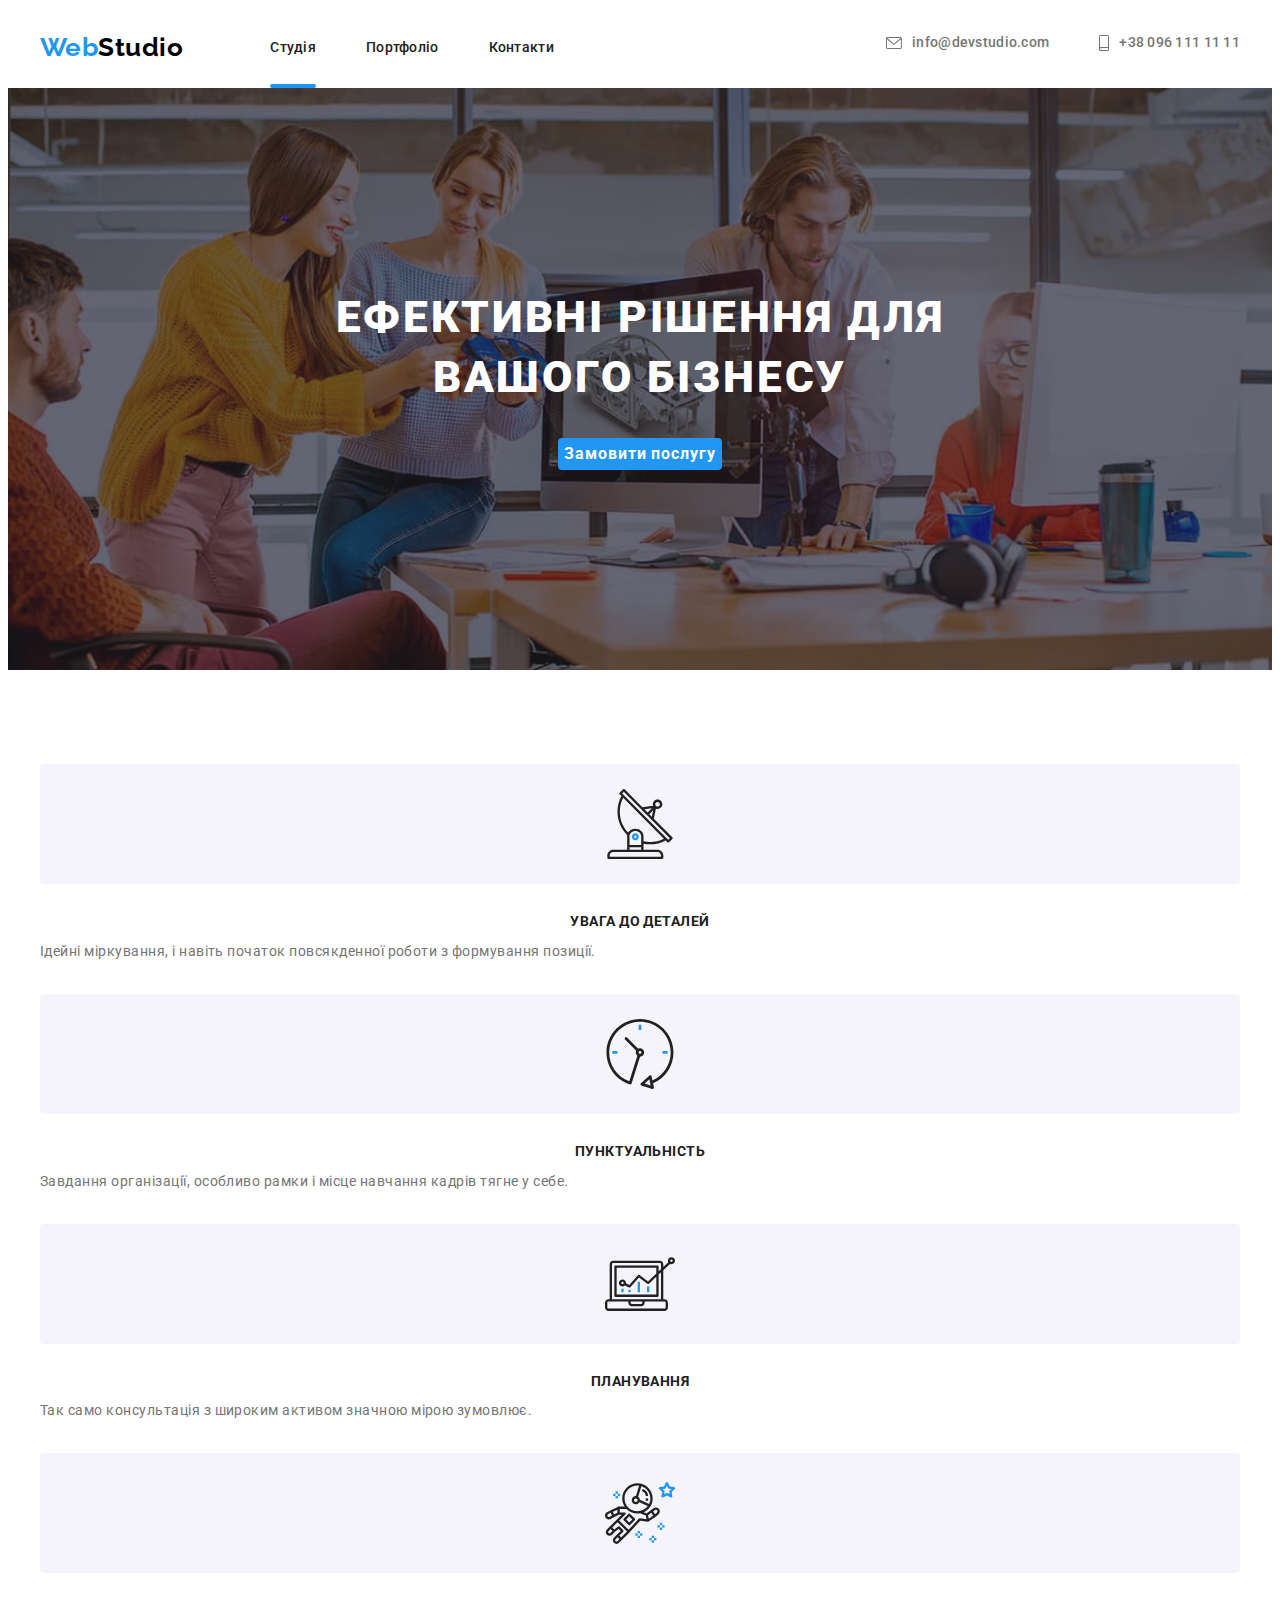
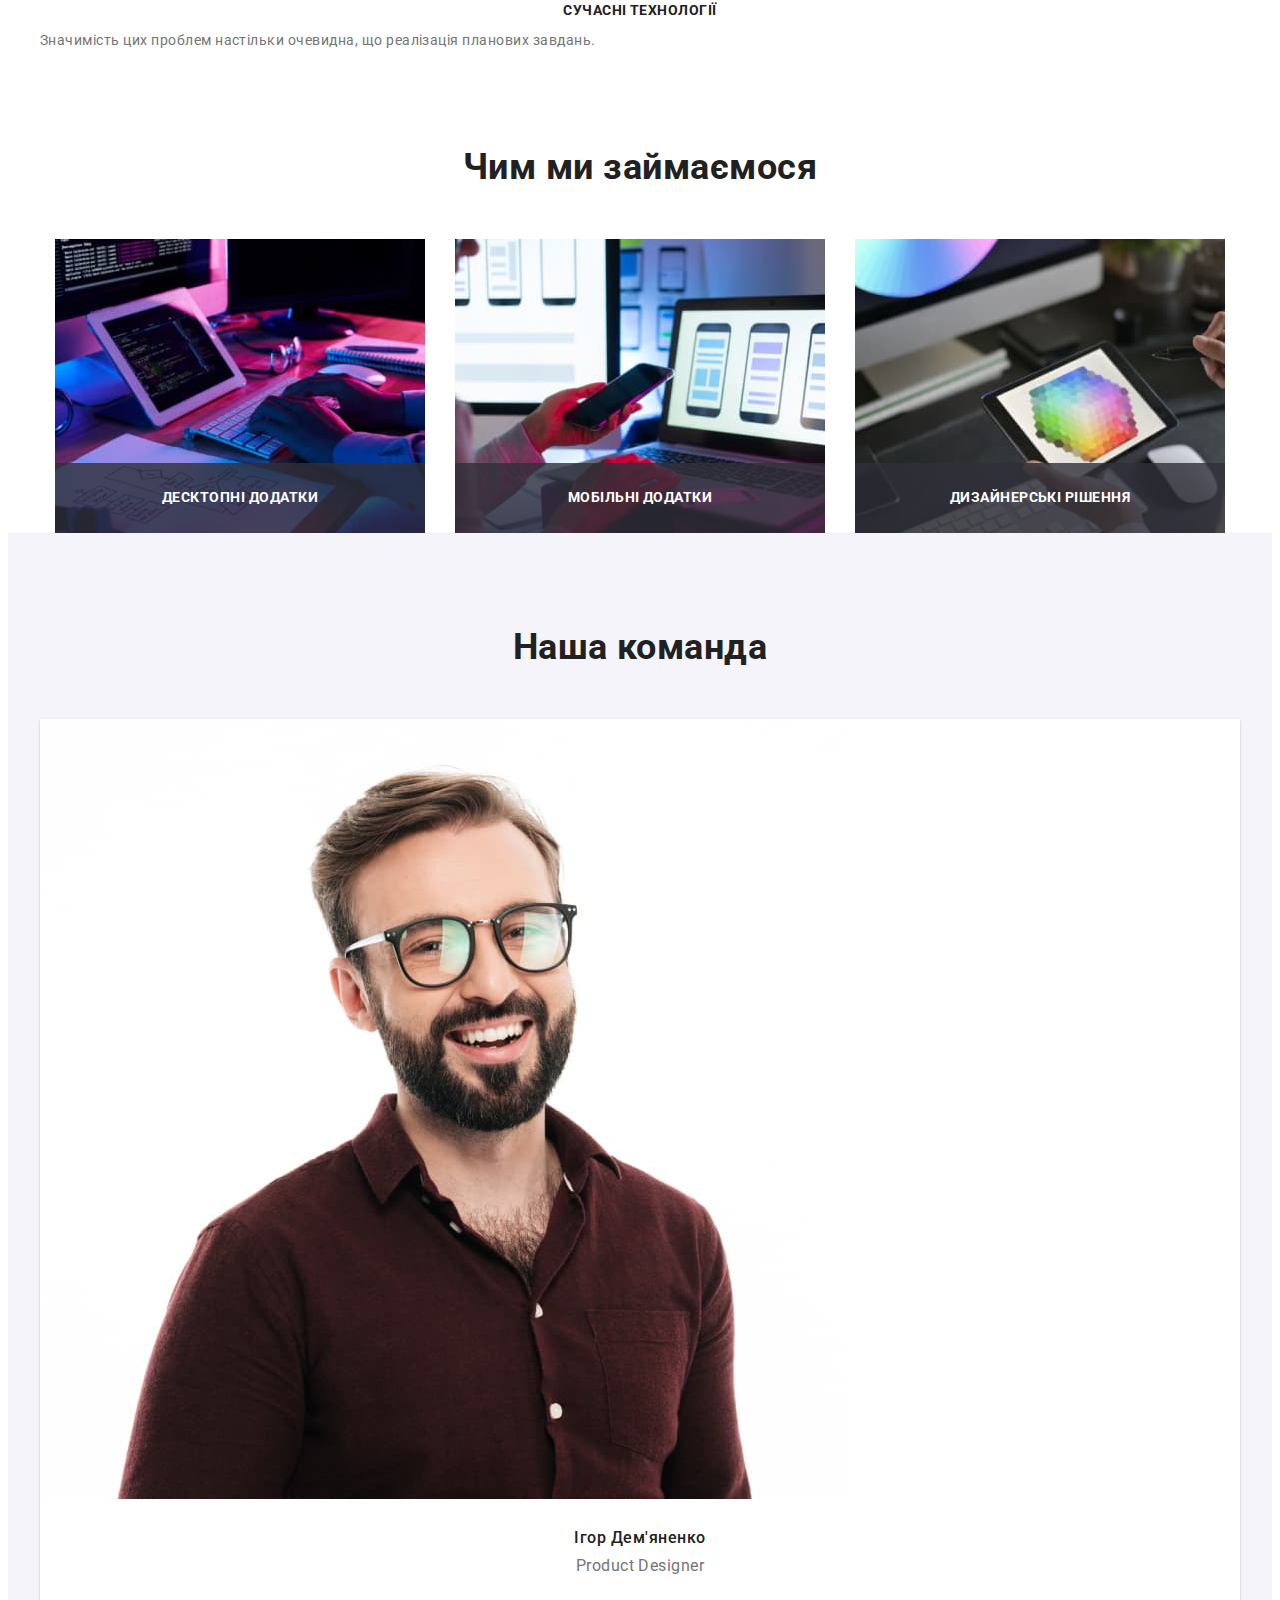
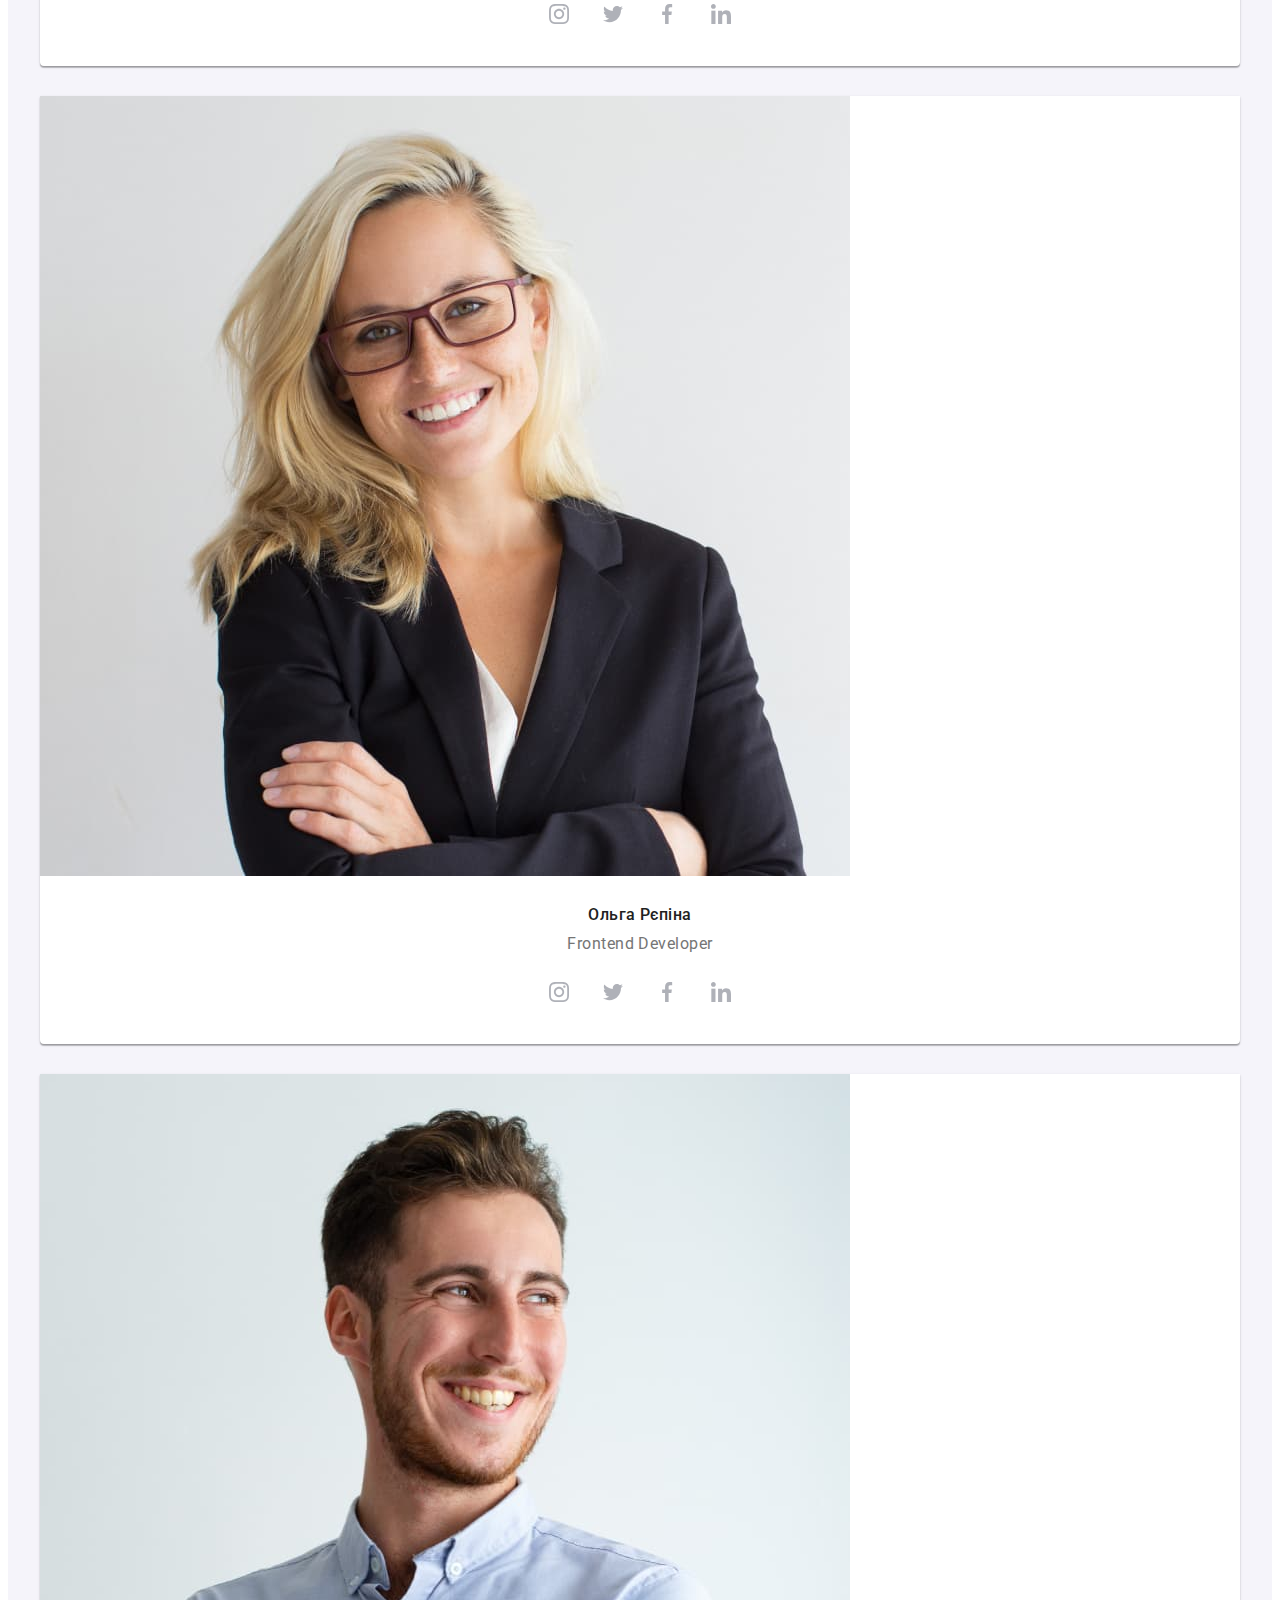
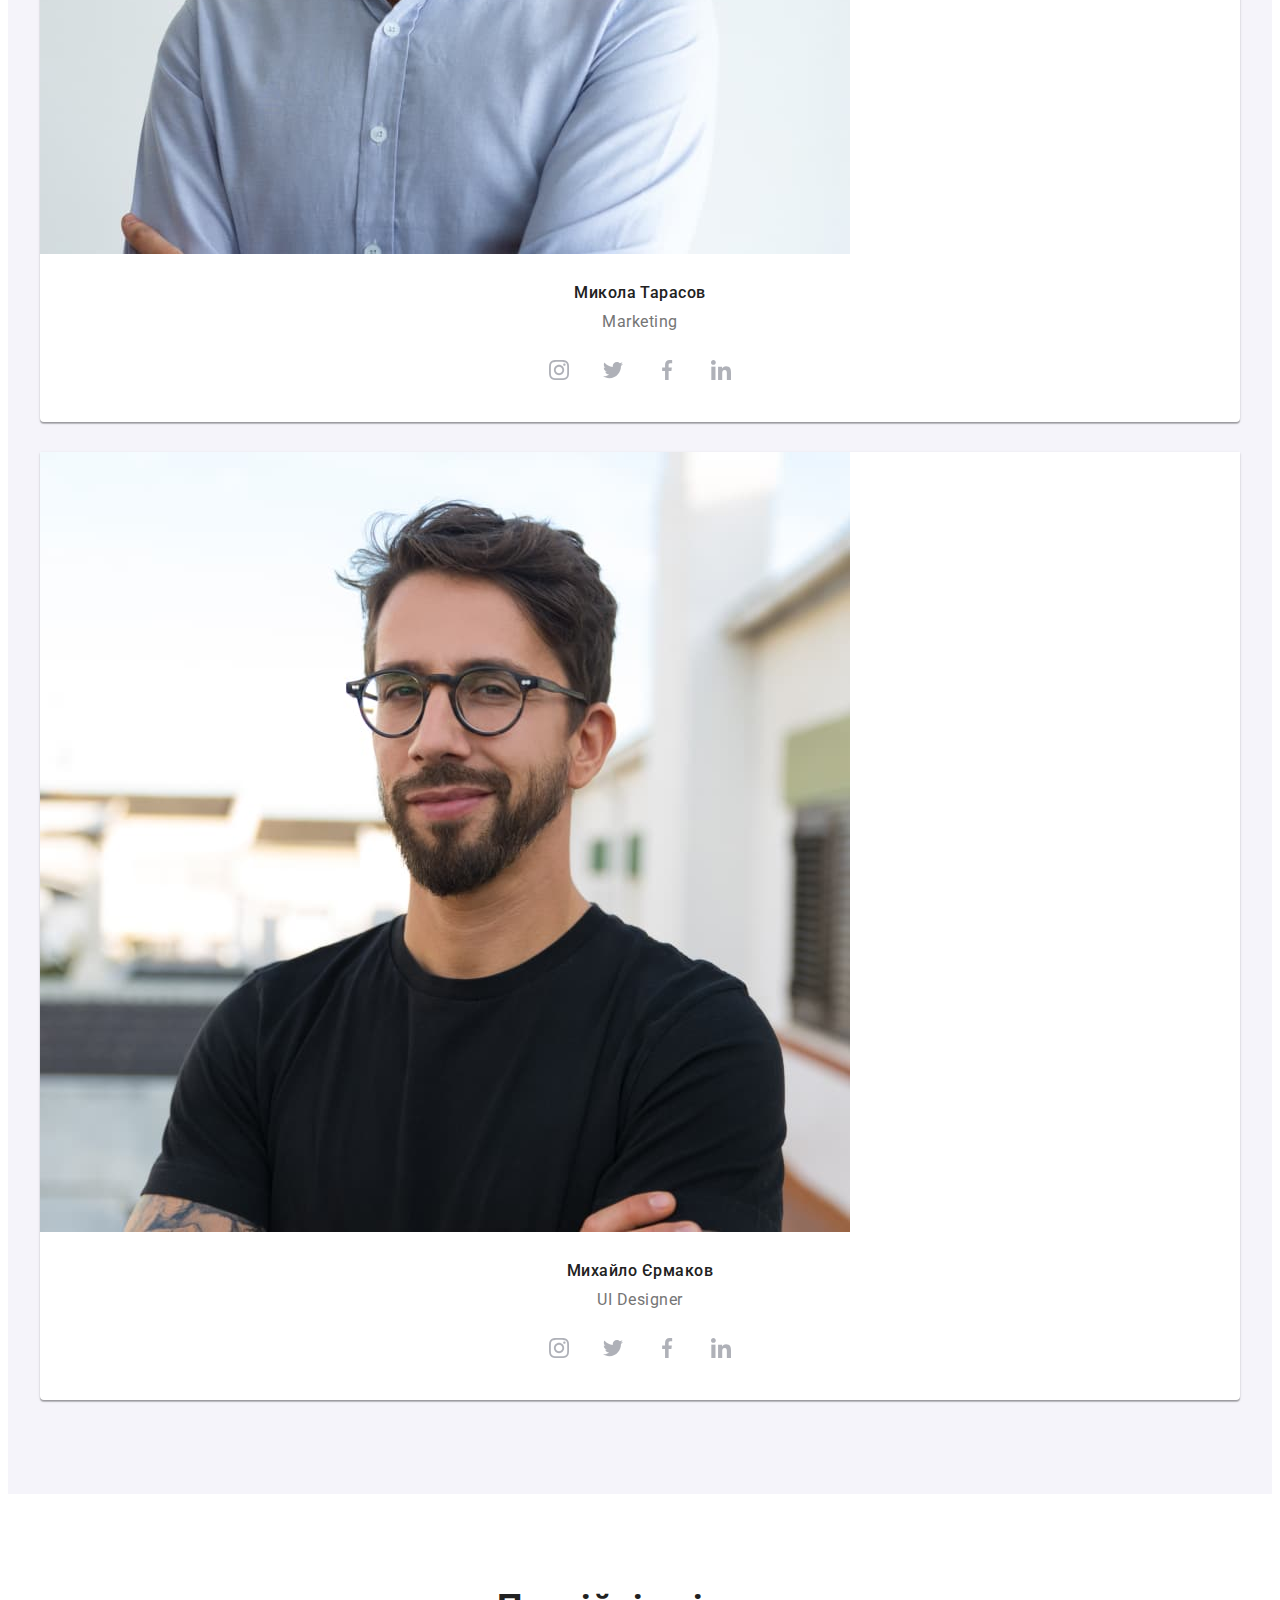
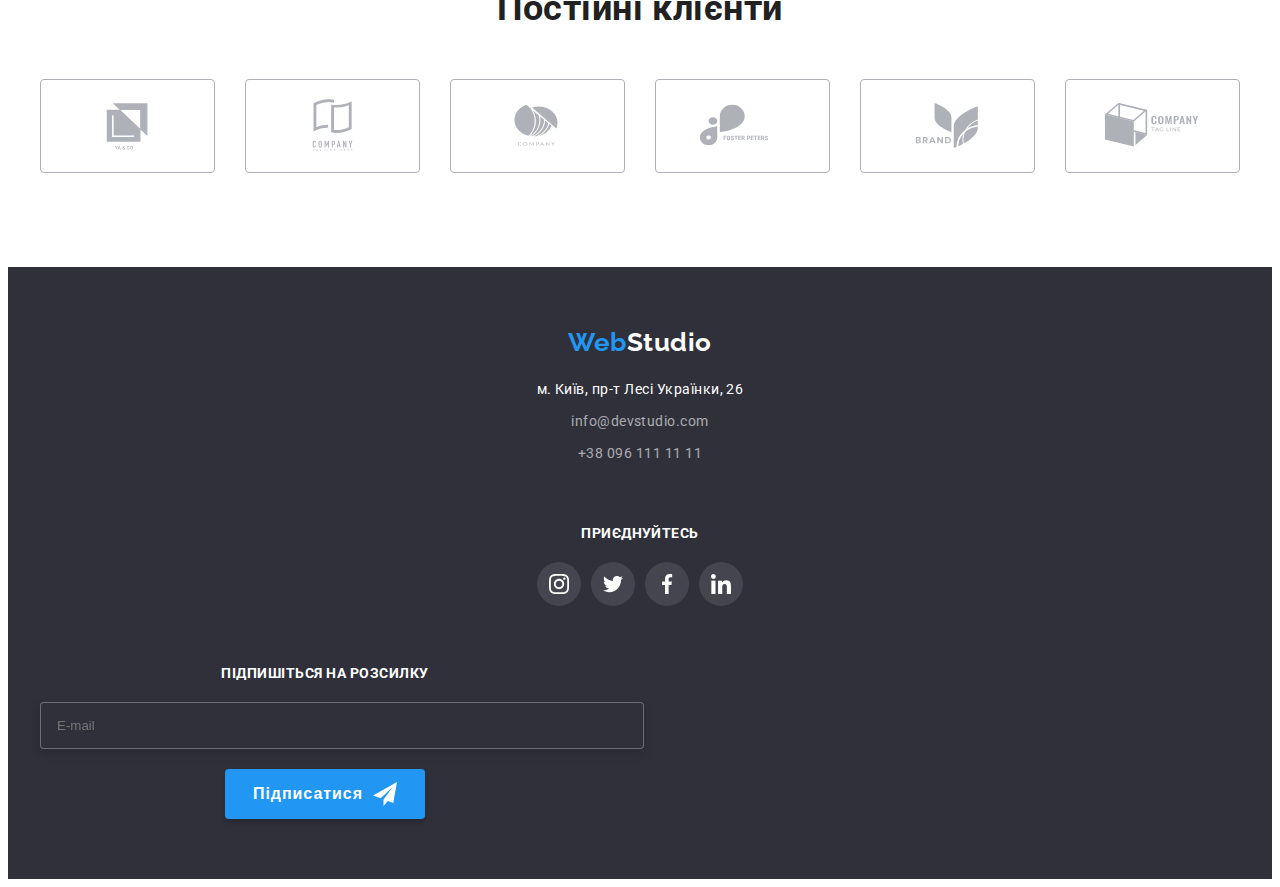
==== commit c30ff598: "6" ====
--- a/index.html
+++ b/index.html
@@ -44,7 +44,7 @@
                             <svg class="contacts__icon" width="10" height="16">
                                 <use href="./imges/icons.svg#smartphone"></use>
                             </svg>
-                            096 111 11 11
+                            +38 096 111 11 11
                         </a>
                     </li>
                 </ul>
--- a/css/main.min.css
+++ b/css/main.min.css
@@ -1 +1 @@
-.visually-hidden{position:absolute;white-space:nowrap;width:1px;height:1px;overflow:hidden;border:0;padding:0;clip:rect(0 0 0 0);-webkit-clip-path:inset(50%);clip-path:inset(50%);margin:-1px}body{color:#212121;font-family:"Roboto",sans-serif;letter-spacing:.03em;background-color:#fff}ul{list-style:none;margin:0;padding:0}a{text-decoration:none}h1,h2,h3,h4,h5,h6,p{margin:0;padding:0}img{display:block;max-width:100%;height:auto}.bordered-header{border-bottom:1px solid #ececec}.header__conteiner{display:-webkit-box;display:-ms-flexbox;display:flex;min-height:60px;-webkit-box-align:center;-ms-flex-align:center;align-items:center;-webkit-box-pack:justify;-ms-flex-pack:justify;justify-content:space-between}.menu{display:contents;padding:0;margin:0;list-style:none}.menu-toggle{height:40px;width:40px;display:-webkit-box;display:-ms-flexbox;display:flex;-webkit-box-align:center;-ms-flex-align:center;align-items:center;-webkit-box-pack:center;-ms-flex-pack:center;justify-content:center;margin:0;padding:0;background-color:rgba(0,0,0,0);cursor:pointer;border:none;outline:none}.menu-container .menu-toggle{position:absolute;top:10px;right:15px;display:-webkit-box;display:-ms-flexbox;display:flex;-webkit-box-pack:center;-ms-flex-pack:center;justify-content:center;-webkit-box-align:center;-ms-flex-align:center;align-items:center;fill:#212121}.menu-container{position:fixed;top:0;left:0;width:100vw;height:100vh;padding-left:40px;padding-right:40px;padding-top:48px;padding-bottom:48px;background-color:#fff;z-index:999;-webkit-transform:translateX(100%);transform:translateX(100%);-webkit-transition:-webkit-transform 250ms cubic-bezier(0.4, 0, 0.2, 1);transition:-webkit-transform 250ms cubic-bezier(0.4, 0, 0.2, 1);transition:transform 250ms cubic-bezier(0.4, 0, 0.2, 1);transition:transform 250ms cubic-bezier(0.4, 0, 0.2, 1), -webkit-transform 250ms cubic-bezier(0.4, 0, 0.2, 1)}.menu-container.is-open{-webkit-transform:translateX(0);transform:translateX(0)}.js-open-menu__icon{fill:#212121}.menu-toggle__icon{-webkit-transition:fill 250ms cubic-bezier(0.4, 0, 0.2, 1);transition:fill 250ms cubic-bezier(0.4, 0, 0.2, 1)}.menu-toggle__icon:focus,.menu-toggle__icon:hover{fill:#2196f3}.mobile-menu{padding:0;margin:0;list-style:none}.mob-navigation{display:-webkit-box;display:-ms-flexbox;display:flex;-webkit-box-orient:vertical;-webkit-box-direction:normal;-ms-flex-direction:column;flex-direction:column;margin-bottom:70%;font-style:normal;font-weight:500}.mob-navigation__link{display:block;font-size:40px;line-height:1.17;letter-spacing:.02em;color:#212121;-webkit-transition:color 250ms cubic-bezier(0.4, 0, 0.2, 1);transition:color 250ms cubic-bezier(0.4, 0, 0.2, 1)}.mob-navigation__link:focus,.mob-navigation__link:hover{color:#2196f3}.mob-navigation__item:not(:last-child){margin-bottom:32px}.mob-contacts{display:-webkit-box;display:-ms-flexbox;display:flex;-webkit-box-orient:vertical;-webkit-box-direction:normal;-ms-flex-direction:column;flex-direction:column}.mob-contacts__item:not(:last-child){margin-bottom:32px}.mob-contacts__link{font-weight:500;font-size:24px;line-height:1.16;letter-spacing:.02em;white-space:nowrap;color:#757575}.mob-contacts__link--first{font-weight:500;font-size:34px;line-height:1.17;white-space:nowrap;color:#2196f3}.follow-links-list{display:-webkit-box;display:-ms-flexbox;display:flex;margin-top:64px;max-width:100%;-webkit-box-align:center;-ms-flex-align:center;align-items:center;white-space:nowrap}.follow-links-list__item{padding-right:10px}.follow-links-list__item:not(:last-child)::after{content:"";display:inline-block;height:18px;width:1px;margin-left:10px;background-color:rgba(33,33,33,.2)}.follow-links-list__link{font-weight:500;font-size:18px;line-height:1.22;letter-spacing:.02em;color:#2196f3}.mob-link-box{display:block;margin-top:auto}@media screen and (min-width: 768px){.menu-toggle{display:none}.nav-menu{display:-webkit-box;display:-ms-flexbox;display:flex}.header__logo{margin-right:87px}.navigation,.contacts{display:-webkit-box;display:-ms-flexbox;display:flex}.contacts{margin-left:auto;-webkit-box-orient:vertical;-webkit-box-direction:normal;-ms-flex-direction:column;flex-direction:column;margin-top:0;-webkit-box-pack:center;-ms-flex-pack:center;justify-content:center}.contacts__item:not(:last-child){margin-bottom:10px}.navigation__item{position:relative;margin-bottom:0}}.navigation__link{display:block;padding-top:32px;padding-bottom:32px;font-weight:500;font-size:14px;line-height:1.14;letter-spacing:.02em;color:#212121;-webkit-transition:color 250ms cubic-bezier(0.4, 0, 0.2, 1);transition:color 250ms cubic-bezier(0.4, 0, 0.2, 1)}.navigation__link::after{position:absolute;content:"";display:block;width:100%;height:4px;border-radius:2px;left:0;bottom:0;opacity:0;background-color:#2196f3}.navigation__link--current::after{content:"";display:block;opacity:1}.navigation__link:focus,.navigation__link:hover{color:#2196f3}.contacts__link{display:-webkit-box;display:-ms-flexbox;display:flex;-webkit-box-align:center;-ms-flex-align:center;align-items:center;font-weight:500;font-size:14px;line-height:1.14;letter-spacing:.02em;color:#757575;fill:#757575;-webkit-transition:color 250ms cubic-bezier(0.4, 0, 0.2, 1),fill 250ms cubic-bezier(0.4, 0, 0.2, 1);transition:color 250ms cubic-bezier(0.4, 0, 0.2, 1),fill 250ms cubic-bezier(0.4, 0, 0.2, 1)}.contacts__link:focus,.contacts__link:hover{color:#2196f3;fill:#2196f3}.contacts__icon{margin-right:10px}@media(max-width: 767px){.menu{display:none}}.logo{display:-webkit-box;display:-ms-flexbox;display:flex;font-family:"Raleway",sans-serif;font-style:normal;font-weight:700;font-size:24px;line-height:1.16;color:#000}.logo__accent{font-family:"Raleway",sans-serif;font-style:normal;font-weight:700;font-size:24px;line-height:1.16;color:#2196f3}@media screen and (min-width: 1200px){.logo{font-size:26px;line-height:1.2}.logo__accent{font-size:26px;line-height:1.2}}.title{font-weight:700;font-size:28px;line-height:1.17;text-align:center;color:#212121;margin-bottom:30px}@media screen and (min-width: 1200px){.title{font-size:36px;line-height:1.16;margin-bottom:50px}}.conteiner{-webkit-box-align:center;-ms-flex-align:center;align-items:center;max-width:100%;margin-right:auto;margin-left:auto;padding-left:15px;padding-right:15px}@media screen and (min-width: 1200px){.conteiner{max-width:1200px}}.section{padding-top:60px;padding-bottom:60px}.section--different-background{background-color:#f5f4fa}.section--no-padding-top{display:none}@media screen and (min-width: 1200px){.section{padding-top:94px;padding-bottom:94px}.section--no-padding-top{display:contents;padding-top:0}}.hero{background-color:#c4c4c4;text-align:center;max-width:1200px;height:100%;padding-top:118px;padding-bottom:118px;margin-left:auto;margin-right:auto;background-image:-webkit-gradient(linear, left top, right top, from(rgba(47, 48, 58, 0.4)), to(rgba(47, 48, 58, 0.4))),url(../imges/herobg.jpg);background-image:linear-gradient(to right, rgba(47, 48, 58, 0.4), rgba(47, 48, 58, 0.4)),url(../imges/herobg.jpg);background-repeat:no-repeat;background-size:cover;background-position:center}.hero-box{max-width:360px;margin-left:auto;margin-right:auto}.hero-box__title{margin-bottom:30px;font-weight:900;font-size:26px;line-height:1.61;text-align:center;letter-spacing:.06em;text-transform:uppercase;color:#fff}@media screen and (max-width: 479px){.hero-box__title{font-size:21px}}.hero-box__button{font-family:inherit;font-weight:700;font-size:16px;line-height:1.9;letter-spacing:.06em;max-width:200px;max-height:50px;border:0em;border-radius:4px;color:#fff;background:#2196f3;cursor:pointer;-webkit-transition:background 250ms cubic-bezier(0.4, 0, 0.2, 1),-webkit-box-shadow 250 ms cubic-bezier(0.4, 0, 0.2, 1);transition:background 250ms cubic-bezier(0.4, 0, 0.2, 1),-webkit-box-shadow 250 ms cubic-bezier(0.4, 0, 0.2, 1);transition:background 250ms cubic-bezier(0.4, 0, 0.2, 1),box-shadow 250 ms cubic-bezier(0.4, 0, 0.2, 1);transition:background 250ms cubic-bezier(0.4, 0, 0.2, 1),box-shadow 250 ms cubic-bezier(0.4, 0, 0.2, 1),-webkit-box-shadow 250 ms cubic-bezier(0.4, 0, 0.2, 1)}.hero-box__button:hover,.hero-box__button:focus{background:#188ce8;-webkit-box-shadow:0px 4px 4px rgba(0,0,0,.15);box-shadow:0px 4px 4px rgba(0,0,0,.15)}@media screen and (min-width: 1200px){.hero{max-width:1600px;padding-top:200px;padding-bottom:200px}.hero-box__title{font-size:44px;line-height:1.36}.hero-box{max-width:696px}}@media screen and (min-width: 786px){.hero{min-width:768px}}.principles__item:not(:last-child){margin-bottom:30px}.principles__thumb{display:-webkit-box;display:-ms-flexbox;display:flex;background-color:#f5f4fa;border-radius:4px;min-width:270px;min-height:120px;margin-bottom:30px;-webkit-box-pack:center;-ms-flex-pack:center;justify-content:center;-webkit-box-align:center;-ms-flex-align:center;align-items:center}.principles__title{margin-bottom:10px;font-weight:700;font-size:14px;line-height:1.14;text-align:center;text-transform:uppercase;color:#212121}.principles__content{font-weight:400;font-size:14px;line-height:1.7;color:#757575}.work-list{display:-webkit-box;display:-ms-flexbox;display:flex;-webkit-box-pack:center;-ms-flex-pack:center;justify-content:center}.work-list__thumb{position:relative}.work-list__item:not(:last-child){margin-right:30px}.work-list__overlay{position:absolute;width:100%;height:70px;bottom:0%;left:0%;display:-webkit-box;display:-ms-flexbox;display:flex;-webkit-box-pack:center;-ms-flex-pack:center;justify-content:center;-webkit-box-align:center;-ms-flex-align:center;align-items:center;background-color:rgba(47,48,58,.8)}.work-list__title{margin:0;font-weight:700;font-size:14px;line-height:1.14;text-align:center;text-transform:uppercase;color:#fff}.team-list__item{background-color:#fff;-webkit-box-shadow:0px 1px 3px rgba(0,0,0,.12),0px 1px 1px rgba(0,0,0,.14),0px 2px 1px rgba(0,0,0,.2);box-shadow:0px 1px 3px rgba(0,0,0,.12),0px 1px 1px rgba(0,0,0,.14),0px 2px 1px rgba(0,0,0,.2);border-radius:0px 0px 4px 4px}.team-list__item:not(:last-child){margin-bottom:30px}.content-box{padding-top:30px;padding-bottom:30px;padding-left:32px;padding-right:32px}.content-box__title{margin-bottom:10px;font-weight:500;font-size:16px;line-height:1.18;text-align:center;color:#212121}.content-box__content{font-weight:400;font-size:16px;line-height:1.18;text-align:center;color:#757575;margin-bottom:16px}.social-list{display:-webkit-box;display:-ms-flexbox;display:flex;-webkit-box-align:center;-ms-flex-align:center;align-items:center;-webkit-box-pack:center;-ms-flex-pack:center;justify-content:center}.social-list__link{display:-webkit-box;display:-ms-flexbox;display:flex;-webkit-box-pack:center;-ms-flex-pack:center;justify-content:center;-webkit-box-align:center;-ms-flex-align:center;align-items:center;width:44px;height:44px;fill:#afb1b8;background-color:#fff;border-radius:50%;-webkit-transition:background-color 250ms cubic-bezier(0.4, 0, 0.2, 1),fill 250ms cubic-bezier(0.4, 0, 0.2, 1);transition:background-color 250ms cubic-bezier(0.4, 0, 0.2, 1),fill 250ms cubic-bezier(0.4, 0, 0.2, 1)}.social-list__link:hover,.social-list__link:focus{fill:#fff;background-color:#2196f3}.social-list__item:not(:last-child){margin-right:10px}.clients-list{display:-webkit-box;display:-ms-flexbox;display:flex;-ms-flex-wrap:wrap;flex-wrap:wrap;-webkit-box-pack:center;-ms-flex-pack:center;justify-content:center;gap:30px}.clients-list__link{display:-webkit-box;display:-ms-flexbox;display:flex;-webkit-box-pack:center;-ms-flex-pack:center;justify-content:center;-webkit-box-align:center;-ms-flex-align:center;align-items:center;min-width:170px;min-height:92px;fill:#afb1b8;background-color:#fff;border:1px solid #afb1b8;border-radius:4px;-webkit-transition:fill 250ms cubic-bezier(0.4, 0, 0.2, 1),border-color 250ms cubic-bezier(0.4, 0, 0.2, 1);transition:fill 250ms cubic-bezier(0.4, 0, 0.2, 1),border-color 250ms cubic-bezier(0.4, 0, 0.2, 1)}.clients-list__link:hover,.clients-list__link:focus{fill:#2196f3;border-color:#2196f3}.clients-list__item{-ms-flex-preferred-size:calc((100% - 30px)/2);flex-basis:calc((100% - 30px)/2)}@media screen and (min-width: 768px){.clients-list__item{-ms-flex-preferred-size:calc((100% - 60px)/3);flex-basis:calc((100% - 60px)/3)}}@media screen and (min-width: 1200px){.clients-list__item{-ms-flex-preferred-size:calc((100% - 150px)/6);flex-basis:calc((100% - 150px)/6)}}.footer{background-color:#2f303a;padding-top:60px;padding-bottom:60px}.footer__logo{-webkit-box-pack:center;-ms-flex-pack:center;justify-content:center;color:#fff;margin-bottom:20px}.address-list{text-align:center;margin-bottom:60px}.address-list__item:not(:last-child){margin-bottom:8px}.address-list__link{font-style:normal;font-weight:400;font-size:14px;line-height:1.7}.address-list__link--map{color:#fff;-webkit-transition:color 250ms cubic-bezier(0.4, 0, 0.2, 1);transition:color 250ms cubic-bezier(0.4, 0, 0.2, 1)}.address-list__link--map:hover,.address-list__link--map:focus{color:#2196f3}.address-list__link--contact{color:rgba(255,255,255,.6);-webkit-transition:color 250ms cubic-bezier(0.4, 0, 0.2, 1);transition:color 250ms cubic-bezier(0.4, 0, 0.2, 1)}.address-list__link--contact:hover,.address-list__link--contact:focus{color:#2196f3}.social-linkbox{display:-webkit-box;display:-ms-flexbox;display:flex;-webkit-box-orient:vertical;-webkit-box-direction:normal;-ms-flex-direction:column;flex-direction:column;margin-bottom:60px}.social-linkbox__title{font-weight:700;font-size:14px;line-height:1.14;text-align:center;text-transform:uppercase;margin-bottom:20px;color:#fff}.social-invers{display:-webkit-box;display:-ms-flexbox;display:flex;-webkit-box-pack:center;-ms-flex-pack:center;justify-content:center}.social-invers__item:not(:last-child){margin-right:10px}.social-invers__link{display:-webkit-box;display:-ms-flexbox;display:flex;-webkit-box-pack:center;-ms-flex-pack:center;justify-content:center;-webkit-box-align:center;-ms-flex-align:center;align-items:center;width:44px;height:44px;fill:#fff;background-color:rgba(255,255,255,.1);border-radius:50%;-webkit-transition:background-color 250ms cubic-bezier(0.4, 0, 0.2, 1);transition:background-color 250ms cubic-bezier(0.4, 0, 0.2, 1)}.social-invers__link:hover,.social-invers__link:focus{background-color:#2196f3}.subscribe-form{display:-webkit-box;display:-ms-flexbox;display:flex;-webkit-box-orient:vertical;-webkit-box-direction:normal;-ms-flex-direction:column;flex-direction:column;max-width:570px;-webkit-box-pack:center;-ms-flex-pack:center;justify-content:center}.subscribe-form__title{font-weight:700;font-size:14px;line-height:1.14;text-transform:uppercase;color:#fff;margin-bottom:20px}.subscribe-form__input{border:1px solid rgba(255,255,255,.3);-webkit-filter:drop-shadow(0px 4px 4px rgba(0, 0, 0, 0.15));filter:drop-shadow(0px 4px 4px rgba(0, 0, 0, 0.15));border-radius:4px;background-color:#2f303a;padding:15px 16px;width:100%;color:#fff}.shell{display:-webkit-box;display:-ms-flexbox;display:flex;-webkit-box-orient:vertical;-webkit-box-direction:normal;-ms-flex-direction:column;flex-direction:column;margin-bottom:20px}.shell::-webkit-input-placeholder{color:rgba(255,255,255,.6)}.shell::-moz-placeholder{color:rgba(255,255,255,.6)}.shell:-ms-input-placeholder{color:rgba(255,255,255,.6)}.shell::-ms-input-placeholder{color:rgba(255,255,255,.6)}.shell::placeholder{color:rgba(255,255,255,.6)}.button{display:-webkit-box;display:-ms-flexbox;display:flex;-webkit-box-pack:center;-ms-flex-pack:center;justify-content:center;-webkit-box-align:center;-ms-flex-align:center;align-items:center;margin-left:auto;margin-right:auto;font-weight:700;font-size:16px;line-height:1.88;letter-spacing:.06em;color:#fff;width:200px;height:50px;background:#2196f3;-webkit-box-shadow:0px 4px 4px rgba(0,0,0,.15);box-shadow:0px 4px 4px rgba(0,0,0,.15);border:rgba(0,0,0,0);border-color:#2196f3;border-radius:4px;cursor:pointer}.button__icon{margin-left:10px}.button-list{display:-webkit-box;display:-ms-flexbox;display:flex;-ms-flex-wrap:wrap;flex-wrap:wrap;margin-bottom:40px}@media screen and (min-width: 768px){.button-list{-webkit-box-pack:center;-ms-flex-pack:center;justify-content:center;margin-bottom:30px}}@media screen and (min-width: 1200px){.button-list{margin-bottom:50px}}.button-list__button{font-family:inherit;font-weight:500;font-size:16px;line-height:1.62;text-align:center;color:#212121;padding-left:22px;padding-right:22px;padding-top:6px;padding-bottom:6px;background-color:#f5f4fa;border-radius:4px;border:0em;cursor:pointer;-webkit-transition:background-color 250ms cubic-bezier(0.4, 0, 0.2, 1),color 250ms cubic-bezier(0.4, 0, 0.2, 1),-webkit-box-shadow 250ms cubic-bezier(0.4, 0, 0.2, 1);transition:background-color 250ms cubic-bezier(0.4, 0, 0.2, 1),color 250ms cubic-bezier(0.4, 0, 0.2, 1),-webkit-box-shadow 250ms cubic-bezier(0.4, 0, 0.2, 1);transition:background-color 250ms cubic-bezier(0.4, 0, 0.2, 1),color 250ms cubic-bezier(0.4, 0, 0.2, 1),box-shadow 250ms cubic-bezier(0.4, 0, 0.2, 1);transition:background-color 250ms cubic-bezier(0.4, 0, 0.2, 1),color 250ms cubic-bezier(0.4, 0, 0.2, 1),box-shadow 250ms cubic-bezier(0.4, 0, 0.2, 1),-webkit-box-shadow 250ms cubic-bezier(0.4, 0, 0.2, 1)}.button-list__button:focus,.button-list__button:hover{background-color:#2196f3;color:#fff;-webkit-box-shadow:0px 3px 1px rgba(0,0,0,.1),0px 1px 2px rgba(0,0,0,.08),0px 2px 2px rgba(0,0,0,.12);box-shadow:0px 3px 1px rgba(0,0,0,.1),0px 1px 2px rgba(0,0,0,.08),0px 2px 2px rgba(0,0,0,.12)}.button-list__item:not(:last-child){margin-right:8px;margin-bottom:15px}@media screen and (min-width: 768px){.button-list__item:not(:last-child){margin-bottom:0px}}.card-list__link{display:block;cursor:default}.card-list__link:focus,.card-list__link:hover{-webkit-box-shadow:0px 1px 1px rgba(0,0,0,.12),0px 4px 4px rgba(0,0,0,.06),1px 4px 6px rgba(0,0,0,.16);box-shadow:0px 1px 1px rgba(0,0,0,.12),0px 4px 4px rgba(0,0,0,.06),1px 4px 6px rgba(0,0,0,.16)}.card-head{padding-left:24px;padding-right:24px;padding-bottom:20px;padding-top:20px;border-bottom:1px solid #eee;border-left:1px solid #eee;border-right:1px solid #eee}.card-head__title{margin-bottom:4px;text-align:start;font-weight:700;font-size:18px;line-height:2;letter-spacing:.06em;color:#212121}.card-head__content{font-weight:400;font-size:16px;line-height:1.87;color:#757575}.wrapper{position:relative;overflow:hidden}.card-overlay{position:absolute;display:block;width:100%;height:100%;top:0;left:0;-webkit-transform:translateY(101%);transform:translateY(101%);-webkit-transition:-webkit-transform 250ms cubic-bezier(0.4, 0, 0.2, 1);transition:-webkit-transform 250ms cubic-bezier(0.4, 0, 0.2, 1);transition:transform 250ms cubic-bezier(0.4, 0, 0.2, 1);transition:transform 250ms cubic-bezier(0.4, 0, 0.2, 1), -webkit-transform 250ms cubic-bezier(0.4, 0, 0.2, 1);padding-right:24px;padding-left:24px;padding-top:63px;padding-bottom:63px;background-color:rgba(33,150,243,.9)}.card-list__link:focus .card-overlay,.card-list__link:hover .card-overlay{-webkit-transform:translateY(0);transform:translateY(0)}.card-overlay__content{font-family:"Roboto";font-style:normal;font-weight:400;font-size:18px;line-height:1.55;color:#fff}.backdrop{position:fixed;top:0;left:0;width:100%;height:100%;background-color:rgba(0,0,0,.2);-webkit-transition:opacity 250ms cubic-bezier(0.4, 0, 0.2, 1);transition:opacity 250ms cubic-bezier(0.4, 0, 0.2, 1)}.backdrop.is-hidden{position:fixed;opacity:0;pointer-events:none}.backdrop.is-hidden .modal{-webkit-transform:translate(-50%, -10%);transform:translate(-50%, -10%)}.modal{position:absolute;top:50%;left:50%;-webkit-transform:translate(-50%, -50%);transform:translate(-50%, -50%);max-width:450px;background-color:#fff;-webkit-box-shadow:0px 1px 3px rgba(0,0,0,.12),0px 1px 1px rgba(0,0,0,.14),0px 2px 1px rgba(0,0,0,.2);box-shadow:0px 1px 3px rgba(0,0,0,.12),0px 1px 1px rgba(0,0,0,.14),0px 2px 1px rgba(0,0,0,.2);border-radius:4px;-webkit-transition:-webkit-transform 250ms cubic-bezier(0.4, 0, 0.2, 1);transition:-webkit-transform 250ms cubic-bezier(0.4, 0, 0.2, 1);transition:transform 250ms cubic-bezier(0.4, 0, 0.2, 1);transition:transform 250ms cubic-bezier(0.4, 0, 0.2, 1), -webkit-transform 250ms cubic-bezier(0.4, 0, 0.2, 1)}@media screen and (min-width: 480px){.modal{min-width:450px}}@media screen and (min-width: 1200px){.modal{max-width:528px}}.close{position:absolute;top:8px;right:8px;display:-webkit-box;display:-ms-flexbox;display:flex;-webkit-box-pack:center;-ms-flex-pack:center;justify-content:center;-webkit-box-align:center;-ms-flex-align:center;align-items:center;width:30px;height:30px;fill:#000;background-color:#fff;border:1px solid rgba(0,0,0,.1);border-radius:50%;cursor:pointer;-webkit-transition:fill 250ms cubic-bezier(0.4, 0, 0.2, 1);transition:fill 250ms cubic-bezier(0.4, 0, 0.2, 1)}.close:focus,.close:hover{fill:#2196f3}.form{padding:40px}.form__head{display:-webkit-box;display:-ms-flexbox;display:flex;-webkit-box-pack:center;-ms-flex-pack:center;justify-content:center;font-weight:700;font-size:20px;line-height:1.5;text-align:center;letter-spacing:.03em;color:#212121}@media screen and (min-width: 1200px){.form__head{line-height:1.15}}.form-field{position:relative;display:-webkit-box;display:-ms-flexbox;display:flex;-webkit-box-orient:vertical;-webkit-box-direction:normal;-ms-flex-direction:column;flex-direction:column;margin-bottom:10px;font-size:12px;line-height:1.16;letter-spacing:.01em;color:#757575}.form-field__icon{position:absolute;left:12px;top:50%;-webkit-transition:fill 250ms cubic-bezier(0.4, 0, 0.2, 1);transition:fill 250ms cubic-bezier(0.4, 0, 0.2, 1)}.form-field:hover .form-field__icon,.form-field__input:focus+.form-field__icon{border-color:#2196f3;fill:#2196f3}.form-field__input{width:100%;height:40px;margin:0;padding-top:11px;padding-bottom:11px;padding-left:42px;padding-right:11px;border:1px solid rgba(33,33,33,.2);border-radius:4px;cursor:pointer;-webkit-transition:border-color 250ms cubic-bezier(0.4, 0, 0.2, 1);transition:border-color 250ms cubic-bezier(0.4, 0, 0.2, 1)}.form-field:hover .form-field__input,.form-field__input:focus{border-color:#2196f3;fill:#2196f3}.form-field label{margin-bottom:4px}.comment{margin-bottom:20px}.textarea-input{resize:none;border:1px solid rgba(33,33,33,.2);border-radius:4px;cursor:pointer;padding:11px}textarea::-webkit-input-placeholder{font-weight:400;font-size:12px;line-height:1.16;letter-spacing:.01em;color:rgba(117,117,117,.5)}textarea::-moz-placeholder{font-weight:400;font-size:12px;line-height:1.16;letter-spacing:.01em;color:rgba(117,117,117,.5)}textarea:-ms-input-placeholder{font-weight:400;font-size:12px;line-height:1.16;letter-spacing:.01em;color:rgba(117,117,117,.5)}textarea::-ms-input-placeholder{font-weight:400;font-size:12px;line-height:1.16;letter-spacing:.01em;color:rgba(117,117,117,.5)}textarea::placeholder{font-weight:400;font-size:12px;line-height:1.16;letter-spacing:.01em;color:rgba(117,117,117,.5)}.checkbox{position:relative;display:-webkit-box;display:-ms-flexbox;display:flex;-webkit-box-pack:center;-ms-flex-pack:center;justify-content:center;-webkit-box-align:center;-ms-flex-align:center;align-items:center;margin-bottom:30px}.checkbox__title{display:-webkit-box;display:-ms-flexbox;display:flex;-webkit-box-pack:center;-ms-flex-pack:center;justify-content:center;-webkit-box-align:center;-ms-flex-align:center;align-items:center;white-space:nowrap;text-align:center;font-weight:400;font-size:14px;line-height:1.16;padding:0px;color:#757575}@media screen and (min-width: 1200px){.checkbox__title{line-height:1.7}}.checkbox__link{color:#2196f3;text-decoration:underline}.checkbox__icon{display:-webkit-box;display:-ms-flexbox;display:flex;margin-right:8px;width:16px;height:15px;background-image:url(../imges/checkbox.svg);fill:#212121;-webkit-transition:background 250ms cubic-bezier(0.4, 0, 0.2, 1);transition:background 250ms cubic-bezier(0.4, 0, 0.2, 1)}.checkbox input:checked+.checkbox__icon{fill:#fff;background:#2196f3;background-image:url(../imges/check.svg);background-size:contain;background-origin:border-box;border-radius:2px}.checkbox input[type=checkbox]{position:absolute;white-space:nowrap;width:1px;height:1px;overflow:hidden;border:0;padding:0;clip:rect(0 0 0 0);-webkit-clip-path:inset(50%);clip-path:inset(50%);margin:-1px}.form-submit{display:block;-webkit-box-pack:center;-ms-flex-pack:center;justify-content:center}.form-submit__button{display:-webkit-box;display:-ms-flexbox;display:flex;margin-left:auto;margin-right:auto;width:200px;height:50px;-webkit-box-shadow:0px 4px 4px rgba(0,0,0,.15);box-shadow:0px 4px 4px rgba(0,0,0,.15);border-radius:4px;border-color:#2196f3;border:rgba(0,0,0,0);background:#2196f3;cursor:pointer;-webkit-box-align:center;-ms-flex-align:center;align-items:center;-webkit-box-pack:center;-ms-flex-pack:center;justify-content:center;letter-spacing:.06em;font-weight:700;font-size:16px;line-height:1.85;color:#fff;-webkit-transition:border-color 250ms cubic-bezier(0.4, 0, 0.2, 1),background 250ms cubic-bezier(0.4, 0, 0.2, 1);transition:border-color 250ms cubic-bezier(0.4, 0, 0.2, 1),background 250ms cubic-bezier(0.4, 0, 0.2, 1)}.form-submit__button:focus,.form-submit__button:hover{border-color:#188ce8;background:#188ce8}/*# sourceMappingURL=main.min.css.map */+.visually-hidden{position:absolute;white-space:nowrap;width:1px;height:1px;overflow:hidden;border:0;padding:0;clip:rect(0 0 0 0);-webkit-clip-path:inset(50%);clip-path:inset(50%);margin:-1px}body{color:#212121;font-family:"Roboto",sans-serif;letter-spacing:.03em;background-color:#fff}ul{list-style:none;margin:0;padding:0}a{text-decoration:none}h1,h2,h3,h4,h5,h6,p{margin:0;padding:0}img{display:block;max-width:100%;height:auto}.bordered-header{border-bottom:1px solid #ececec}.header__conteiner{display:-webkit-box;display:-ms-flexbox;display:flex;min-height:60px;-webkit-box-align:center;-ms-flex-align:center;align-items:center;-webkit-box-pack:justify;-ms-flex-pack:justify;justify-content:space-between}.menu{display:contents;padding:0;margin:0;list-style:none}.menu-toggle{height:40px;width:40px;display:-webkit-box;display:-ms-flexbox;display:flex;-webkit-box-align:center;-ms-flex-align:center;align-items:center;-webkit-box-pack:center;-ms-flex-pack:center;justify-content:center;margin:0;padding:0;background-color:rgba(0,0,0,0);cursor:pointer;border:none;outline:none}.menu-container .menu-toggle{position:absolute;top:10px;right:15px;display:-webkit-box;display:-ms-flexbox;display:flex;-webkit-box-pack:center;-ms-flex-pack:center;justify-content:center;-webkit-box-align:center;-ms-flex-align:center;align-items:center;fill:#212121}.menu-container{position:fixed;top:0;left:0;width:100vw;height:100vh;padding-left:40px;padding-right:40px;padding-top:48px;padding-bottom:48px;background-color:#fff;z-index:999;-webkit-transform:translateX(100%);transform:translateX(100%);-webkit-transition:-webkit-transform 250ms cubic-bezier(0.4, 0, 0.2, 1);transition:-webkit-transform 250ms cubic-bezier(0.4, 0, 0.2, 1);transition:transform 250ms cubic-bezier(0.4, 0, 0.2, 1);transition:transform 250ms cubic-bezier(0.4, 0, 0.2, 1), -webkit-transform 250ms cubic-bezier(0.4, 0, 0.2, 1)}.menu-container.is-open{-webkit-transform:translateX(0);transform:translateX(0)}.js-open-menu__icon{fill:#212121}.menu-toggle__icon{-webkit-transition:fill 250ms cubic-bezier(0.4, 0, 0.2, 1);transition:fill 250ms cubic-bezier(0.4, 0, 0.2, 1)}.menu-toggle__icon:focus,.menu-toggle__icon:hover{fill:#2196f3}.mobile-menu{padding:0;margin:0;list-style:none}.mob-navigation{display:-webkit-box;display:-ms-flexbox;display:flex;-webkit-box-orient:vertical;-webkit-box-direction:normal;-ms-flex-direction:column;flex-direction:column;margin-bottom:60%;font-style:normal;font-weight:500}.mob-navigation__link{display:block;font-size:40px;line-height:1.17;letter-spacing:.02em;color:#212121;-webkit-transition:color 250ms cubic-bezier(0.4, 0, 0.2, 1);transition:color 250ms cubic-bezier(0.4, 0, 0.2, 1)}.mob-navigation__link:focus,.mob-navigation__link:hover{color:#2196f3}.mob-navigation__item:not(:last-child){margin-bottom:32px}.mob-contacts{display:-webkit-box;display:-ms-flexbox;display:flex;-webkit-box-orient:vertical;-webkit-box-direction:normal;-ms-flex-direction:column;flex-direction:column}.mob-contacts__item:not(:last-child){margin-bottom:32px}.mob-contacts__link{font-weight:500;font-size:24px;line-height:1.16;letter-spacing:.02em;white-space:nowrap;color:#757575}.mob-contacts__link--first{font-weight:500;font-size:34px;line-height:1.17;white-space:nowrap;color:#2196f3}.follow-links-list{display:-webkit-box;display:-ms-flexbox;display:flex;margin-top:64px;-webkit-box-align:center;-ms-flex-align:center;align-items:center}.follow-links-list__item{display:-webkit-box;display:-ms-flexbox;display:flex;-ms-flex-preferred-size:calc((100% - 120px)/4);flex-basis:calc((100% - 120px)/4)}.follow-links-list__item:not(:last-child){margin-right:10px}.follow-links-list__item:not(:last-child)::after{content:"";display:block;margin-left:8px;width:1px;background-color:rgba(33,33,33,.2)}.follow-links-list__link{display:block;font-weight:500;font-size:18px;line-height:1.22;letter-spacing:.02em;color:#2196f3;white-space:nowrap}.mob-link-box{display:block;margin-top:auto}@media screen and (min-width: 768px){.menu-toggle{display:none}.nav-menu{display:-webkit-box;display:-ms-flexbox;display:flex}.header__logo{margin-right:87px}.navigation,.contacts{display:-webkit-box;display:-ms-flexbox;display:flex}.contacts{margin-left:auto;-webkit-box-orient:vertical;-webkit-box-direction:normal;-ms-flex-direction:column;flex-direction:column;margin-top:0;-webkit-box-pack:center;-ms-flex-pack:center;justify-content:center}.contacts__item:not(:last-child){margin-bottom:10px}.navigation__item{position:relative;margin-bottom:0}}.navigation__item:not(:last-child){margin-right:50px}.navigation__link{display:block;padding-top:32px;padding-bottom:32px;font-weight:500;font-size:14px;line-height:1.14;letter-spacing:.02em;color:#212121;-webkit-transition:color 250ms cubic-bezier(0.4, 0, 0.2, 1);transition:color 250ms cubic-bezier(0.4, 0, 0.2, 1)}.navigation__link::after{position:absolute;content:"";display:block;width:100%;height:4px;border-radius:2px;left:0;bottom:0;opacity:0;background-color:#2196f3}.navigation__link--current::after{content:"";display:block;opacity:1}.navigation__link:focus,.navigation__link:hover{color:#2196f3}.contacts__link{display:-webkit-box;display:-ms-flexbox;display:flex;-webkit-box-align:center;-ms-flex-align:center;align-items:center;font-weight:500;font-size:14px;line-height:1.14;letter-spacing:.02em;color:#757575;fill:#757575;-webkit-transition:color 250ms cubic-bezier(0.4, 0, 0.2, 1),fill 250ms cubic-bezier(0.4, 0, 0.2, 1);transition:color 250ms cubic-bezier(0.4, 0, 0.2, 1),fill 250ms cubic-bezier(0.4, 0, 0.2, 1)}.contacts__link:focus,.contacts__link:hover{color:#2196f3;fill:#2196f3}.contacts__icon{margin-right:10px}@media(max-width: 767px){.menu{display:none}}@media screen and (min-width: 1200px){.contacts{-webkit-box-orient:horizontal;-webkit-box-direction:normal;-ms-flex-direction:row;flex-direction:row}.contacts__item{margin-bottom:0px}.contacts__item:not(:last-child){margin-right:50px}}.logo{display:-webkit-box;display:-ms-flexbox;display:flex;font-family:"Raleway",sans-serif;font-style:normal;font-weight:700;font-size:24px;line-height:1.16;color:#000}.logo__accent{font-family:"Raleway",sans-serif;font-style:normal;font-weight:700;font-size:24px;line-height:1.16;color:#2196f3}@media screen and (min-width: 1200px){.logo{font-size:26px;line-height:1.2}.logo__accent{font-size:26px;line-height:1.2}}.title{font-weight:700;font-size:28px;line-height:1.17;text-align:center;color:#212121;margin-bottom:30px}@media screen and (min-width: 1200px){.title{font-size:36px;line-height:1.16;margin-bottom:50px}}.conteiner{-webkit-box-align:center;-ms-flex-align:center;align-items:center;max-width:100vw;margin-right:auto;margin-left:auto;padding-left:15px;padding-right:15px}@media screen and (min-width: 1200px){.conteiner{max-width:1200px}}.section{padding-top:60px;padding-bottom:60px}.section--different-background{background-color:#f5f4fa}.section--no-padding-top{display:none}@media screen and (min-width: 1200px){.section{padding-top:94px;padding-bottom:94px}.section--no-padding-top{display:contents;padding-top:0}}.hero{background-color:#c4c4c4;text-align:center;max-width:1200px;height:100%;padding-top:118px;padding-bottom:118px;margin-left:auto;margin-right:auto;background-image:-webkit-gradient(linear, left top, right top, from(rgba(47, 48, 58, 0.4)), to(rgba(47, 48, 58, 0.4))),url(../imges/herobg.jpg);background-image:linear-gradient(to right, rgba(47, 48, 58, 0.4), rgba(47, 48, 58, 0.4)),url(../imges/herobg.jpg);background-repeat:no-repeat;background-size:cover;background-position:center}.hero-box{max-width:360px;margin-left:auto;margin-right:auto}.hero-box__title{margin-bottom:30px;font-weight:900;font-size:26px;line-height:1.61;text-align:center;letter-spacing:.06em;text-transform:uppercase;color:#fff}@media screen and (max-width: 479px){.hero-box__title{font-size:21px}}.hero-box__button{font-family:inherit;font-weight:700;font-size:16px;line-height:1.9;letter-spacing:.06em;max-width:200px;max-height:50px;border:0em;border-radius:4px;color:#fff;background:#2196f3;cursor:pointer;-webkit-transition:background 250ms cubic-bezier(0.4, 0, 0.2, 1),-webkit-box-shadow 250 ms cubic-bezier(0.4, 0, 0.2, 1);transition:background 250ms cubic-bezier(0.4, 0, 0.2, 1),-webkit-box-shadow 250 ms cubic-bezier(0.4, 0, 0.2, 1);transition:background 250ms cubic-bezier(0.4, 0, 0.2, 1),box-shadow 250 ms cubic-bezier(0.4, 0, 0.2, 1);transition:background 250ms cubic-bezier(0.4, 0, 0.2, 1),box-shadow 250 ms cubic-bezier(0.4, 0, 0.2, 1),-webkit-box-shadow 250 ms cubic-bezier(0.4, 0, 0.2, 1)}.hero-box__button:hover,.hero-box__button:focus{background:#188ce8;-webkit-box-shadow:0px 4px 4px rgba(0,0,0,.15);box-shadow:0px 4px 4px rgba(0,0,0,.15)}@media screen and (min-width: 1200px){.hero{max-width:1600px;padding-top:200px;padding-bottom:200px}.hero-box__title{font-size:44px;line-height:1.36}.hero-box{max-width:696px}}@media screen and (min-width: 786px){.hero{min-width:768px}}.principles__item:not(:last-child){margin-bottom:30px}.principles__thumb{display:-webkit-box;display:-ms-flexbox;display:flex;background-color:#f5f4fa;border-radius:4px;min-width:270px;min-height:120px;margin-bottom:30px;-webkit-box-pack:center;-ms-flex-pack:center;justify-content:center;-webkit-box-align:center;-ms-flex-align:center;align-items:center}.principles__title{margin-bottom:10px;font-weight:700;font-size:14px;line-height:1.14;text-align:center;text-transform:uppercase;color:#212121}.principles__content{font-weight:400;font-size:14px;line-height:1.7;color:#757575}.work-list{display:-webkit-box;display:-ms-flexbox;display:flex;-webkit-box-pack:center;-ms-flex-pack:center;justify-content:center}.work-list__thumb{position:relative}.work-list__item:not(:last-child){margin-right:30px}.work-list__overlay{position:absolute;width:100%;height:70px;bottom:0%;left:0%;display:-webkit-box;display:-ms-flexbox;display:flex;-webkit-box-pack:center;-ms-flex-pack:center;justify-content:center;-webkit-box-align:center;-ms-flex-align:center;align-items:center;background-color:rgba(47,48,58,.8)}.work-list__title{margin:0;font-weight:700;font-size:14px;line-height:1.14;text-align:center;text-transform:uppercase;color:#fff}.team-list__item{background-color:#fff;-webkit-box-shadow:0px 1px 3px rgba(0,0,0,.12),0px 1px 1px rgba(0,0,0,.14),0px 2px 1px rgba(0,0,0,.2);box-shadow:0px 1px 3px rgba(0,0,0,.12),0px 1px 1px rgba(0,0,0,.14),0px 2px 1px rgba(0,0,0,.2);border-radius:0px 0px 4px 4px}.team-list__item:not(:last-child){margin-bottom:30px}.content-box{padding-top:30px;padding-bottom:30px;padding-left:32px;padding-right:32px}.content-box__title{margin-bottom:10px;font-weight:500;font-size:16px;line-height:1.18;text-align:center;color:#212121}.content-box__content{font-weight:400;font-size:16px;line-height:1.18;text-align:center;color:#757575;margin-bottom:16px}.social-list{display:-webkit-box;display:-ms-flexbox;display:flex;-webkit-box-align:center;-ms-flex-align:center;align-items:center;-webkit-box-pack:center;-ms-flex-pack:center;justify-content:center}.social-list__link{display:-webkit-box;display:-ms-flexbox;display:flex;-webkit-box-pack:center;-ms-flex-pack:center;justify-content:center;-webkit-box-align:center;-ms-flex-align:center;align-items:center;width:44px;height:44px;fill:#afb1b8;background-color:#fff;border-radius:50%;-webkit-transition:background-color 250ms cubic-bezier(0.4, 0, 0.2, 1),fill 250ms cubic-bezier(0.4, 0, 0.2, 1);transition:background-color 250ms cubic-bezier(0.4, 0, 0.2, 1),fill 250ms cubic-bezier(0.4, 0, 0.2, 1)}.social-list__link:hover,.social-list__link:focus{fill:#fff;background-color:#2196f3}.social-list__item:not(:last-child){margin-right:10px}.clients-list{display:-webkit-box;display:-ms-flexbox;display:flex;-ms-flex-wrap:wrap;flex-wrap:wrap;-webkit-box-pack:center;-ms-flex-pack:center;justify-content:center;gap:30px}.clients-list__link{display:-webkit-box;display:-ms-flexbox;display:flex;-webkit-box-pack:center;-ms-flex-pack:center;justify-content:center;-webkit-box-align:center;-ms-flex-align:center;align-items:center;min-width:170px;min-height:92px;fill:#afb1b8;background-color:#fff;border:1px solid #afb1b8;border-radius:4px;-webkit-transition:fill 250ms cubic-bezier(0.4, 0, 0.2, 1),border-color 250ms cubic-bezier(0.4, 0, 0.2, 1);transition:fill 250ms cubic-bezier(0.4, 0, 0.2, 1),border-color 250ms cubic-bezier(0.4, 0, 0.2, 1)}.clients-list__link:hover,.clients-list__link:focus{fill:#2196f3;border-color:#2196f3}.clients-list__item{-ms-flex-preferred-size:calc((100% - 30px)/2);flex-basis:calc((100% - 30px)/2)}@media screen and (min-width: 768px){.clients-list__item{-ms-flex-preferred-size:calc((100% - 60px)/3);flex-basis:calc((100% - 60px)/3)}}@media screen and (min-width: 1200px){.clients-list__item{-ms-flex-preferred-size:calc((100% - 150px)/6);flex-basis:calc((100% - 150px)/6)}}.footer{background-color:#2f303a;padding-top:60px;padding-bottom:60px}.footer__logo{-webkit-box-pack:center;-ms-flex-pack:center;justify-content:center;color:#fff;margin-bottom:20px}.address-list{text-align:center;margin-bottom:60px}.address-list__item:not(:last-child){margin-bottom:8px}.address-list__link{font-style:normal;font-weight:400;font-size:14px;line-height:1.7}.address-list__link--map{color:#fff;-webkit-transition:color 250ms cubic-bezier(0.4, 0, 0.2, 1);transition:color 250ms cubic-bezier(0.4, 0, 0.2, 1)}.address-list__link--map:hover,.address-list__link--map:focus{color:#2196f3}.address-list__link--contact{color:rgba(255,255,255,.6);-webkit-transition:color 250ms cubic-bezier(0.4, 0, 0.2, 1);transition:color 250ms cubic-bezier(0.4, 0, 0.2, 1)}.address-list__link--contact:hover,.address-list__link--contact:focus{color:#2196f3}.social-linkbox{display:-webkit-box;display:-ms-flexbox;display:flex;-webkit-box-orient:vertical;-webkit-box-direction:normal;-ms-flex-direction:column;flex-direction:column;margin-bottom:60px}.social-linkbox__title{font-weight:700;font-size:14px;line-height:1.14;text-align:center;text-transform:uppercase;margin-bottom:20px;color:#fff}.social-invers{display:-webkit-box;display:-ms-flexbox;display:flex;-webkit-box-pack:center;-ms-flex-pack:center;justify-content:center}.social-invers__item:not(:last-child){margin-right:10px}.social-invers__link{display:-webkit-box;display:-ms-flexbox;display:flex;-webkit-box-pack:center;-ms-flex-pack:center;justify-content:center;-webkit-box-align:center;-ms-flex-align:center;align-items:center;width:44px;height:44px;fill:#fff;background-color:rgba(255,255,255,.1);border-radius:50%;-webkit-transition:background-color 250ms cubic-bezier(0.4, 0, 0.2, 1);transition:background-color 250ms cubic-bezier(0.4, 0, 0.2, 1)}.social-invers__link:hover,.social-invers__link:focus{background-color:#2196f3}.subscribe-form{display:-webkit-box;display:-ms-flexbox;display:flex;-webkit-box-orient:vertical;-webkit-box-direction:normal;-ms-flex-direction:column;flex-direction:column;max-width:570px;-webkit-box-pack:center;-ms-flex-pack:center;justify-content:center}.subscribe-form__title{font-weight:700;font-size:14px;line-height:1.14;text-transform:uppercase;color:#fff;margin-bottom:20px}.subscribe-form__input{border:1px solid rgba(255,255,255,.3);-webkit-filter:drop-shadow(0px 4px 4px rgba(0, 0, 0, 0.15));filter:drop-shadow(0px 4px 4px rgba(0, 0, 0, 0.15));border-radius:4px;background-color:#2f303a;padding:15px 16px;width:100%;color:#fff}.shell{display:-webkit-box;display:-ms-flexbox;display:flex;-webkit-box-orient:vertical;-webkit-box-direction:normal;-ms-flex-direction:column;flex-direction:column;margin-bottom:20px}.shell::-webkit-input-placeholder{color:rgba(255,255,255,.6)}.shell::-moz-placeholder{color:rgba(255,255,255,.6)}.shell:-ms-input-placeholder{color:rgba(255,255,255,.6)}.shell::-ms-input-placeholder{color:rgba(255,255,255,.6)}.shell::placeholder{color:rgba(255,255,255,.6)}.button{display:-webkit-box;display:-ms-flexbox;display:flex;-webkit-box-pack:center;-ms-flex-pack:center;justify-content:center;-webkit-box-align:center;-ms-flex-align:center;align-items:center;margin-left:auto;margin-right:auto;font-weight:700;font-size:16px;line-height:1.88;letter-spacing:.06em;color:#fff;width:200px;height:50px;background:#2196f3;-webkit-box-shadow:0px 4px 4px rgba(0,0,0,.15);box-shadow:0px 4px 4px rgba(0,0,0,.15);border:rgba(0,0,0,0);border-color:#2196f3;border-radius:4px;cursor:pointer}.button__icon{margin-left:10px}.button-list{display:-webkit-box;display:-ms-flexbox;display:flex;-ms-flex-wrap:wrap;flex-wrap:wrap;margin-bottom:40px;max-width:326px}@media screen and (min-width: 768px){.button-list{-webkit-box-pack:center;-ms-flex-pack:center;justify-content:center;margin-bottom:30px;max-width:100%}}@media screen and (min-width: 1200px){.button-list{margin-bottom:50px}}.button-list__button{font-family:inherit;font-weight:500;font-size:16px;line-height:1.62;text-align:center;color:#212121;padding-left:22px;padding-right:22px;padding-top:6px;padding-bottom:6px;background-color:#f5f4fa;border-radius:4px;border:0em;cursor:pointer;-webkit-transition:background-color 250ms cubic-bezier(0.4, 0, 0.2, 1),color 250ms cubic-bezier(0.4, 0, 0.2, 1),-webkit-box-shadow 250ms cubic-bezier(0.4, 0, 0.2, 1);transition:background-color 250ms cubic-bezier(0.4, 0, 0.2, 1),color 250ms cubic-bezier(0.4, 0, 0.2, 1),-webkit-box-shadow 250ms cubic-bezier(0.4, 0, 0.2, 1);transition:background-color 250ms cubic-bezier(0.4, 0, 0.2, 1),color 250ms cubic-bezier(0.4, 0, 0.2, 1),box-shadow 250ms cubic-bezier(0.4, 0, 0.2, 1);transition:background-color 250ms cubic-bezier(0.4, 0, 0.2, 1),color 250ms cubic-bezier(0.4, 0, 0.2, 1),box-shadow 250ms cubic-bezier(0.4, 0, 0.2, 1),-webkit-box-shadow 250ms cubic-bezier(0.4, 0, 0.2, 1)}.button-list__button:focus,.button-list__button:hover{background-color:#2196f3;color:#fff;-webkit-box-shadow:0px 3px 1px rgba(0,0,0,.1),0px 1px 2px rgba(0,0,0,.08),0px 2px 2px rgba(0,0,0,.12);box-shadow:0px 3px 1px rgba(0,0,0,.1),0px 1px 2px rgba(0,0,0,.08),0px 2px 2px rgba(0,0,0,.12)}.button-list__item:not(:last-child){margin-right:8px;margin-bottom:15px}@media screen and (min-width: 768px){.button-list__item:not(:last-child){margin-bottom:0px}}.card-list__item{margin-bottom:30px}.card-list__link{display:block;cursor:default}.card-list__link:focus,.card-list__link:hover{-webkit-box-shadow:0px 1px 1px rgba(0,0,0,.12),0px 4px 4px rgba(0,0,0,.06),1px 4px 6px rgba(0,0,0,.16);box-shadow:0px 1px 1px rgba(0,0,0,.12),0px 4px 4px rgba(0,0,0,.06),1px 4px 6px rgba(0,0,0,.16)}.card-head{padding-left:24px;padding-right:24px;padding-bottom:20px;padding-top:20px;border-bottom:1px solid #eee;border-left:1px solid #eee;border-right:1px solid #eee}.card-head__title{margin-bottom:4px;text-align:start;font-weight:700;font-size:18px;line-height:2;letter-spacing:.06em;color:#212121}.card-head__content{font-weight:400;font-size:16px;line-height:1.87;color:#757575}.wrapper{position:relative;overflow:hidden}@media screen and (min-width: 1200px){.card-list{display:-webkit-box;display:-ms-flexbox;display:flex;-ms-flex-wrap:wrap;flex-wrap:wrap;gap:30px;-webkit-box-pack:center;-ms-flex-pack:center;justify-content:center}}.card-overlay{position:absolute;display:block;width:100%;height:100%;top:0;left:0;-webkit-transform:translateY(101%);transform:translateY(101%);-webkit-transition:-webkit-transform 250ms cubic-bezier(0.4, 0, 0.2, 1);transition:-webkit-transform 250ms cubic-bezier(0.4, 0, 0.2, 1);transition:transform 250ms cubic-bezier(0.4, 0, 0.2, 1);transition:transform 250ms cubic-bezier(0.4, 0, 0.2, 1), -webkit-transform 250ms cubic-bezier(0.4, 0, 0.2, 1);padding-right:24px;padding-left:24px;padding-top:77px;padding-bottom:77px;background-color:rgba(33,150,243,.9)}.card-list__link:focus .card-overlay,.card-list__link:hover .card-overlay{-webkit-transform:translateY(0);transform:translateY(0)}.card-overlay__content{font-weight:400;font-size:18px;line-height:1.55;color:#fff}@media screen and (min-width: 1200px){.card-overlay{padding-top:63px;padding-bottom:63px}}.backdrop{position:fixed;top:0;left:0;width:100%;height:100%;background-color:rgba(0,0,0,.2);-webkit-transition:opacity 250ms cubic-bezier(0.4, 0, 0.2, 1);transition:opacity 250ms cubic-bezier(0.4, 0, 0.2, 1)}.backdrop.is-hidden{position:fixed;opacity:0;pointer-events:none}.backdrop.is-hidden .modal{-webkit-transform:translate(-50%, -10%);transform:translate(-50%, -10%)}.modal{position:absolute;top:50%;left:50%;-webkit-transform:translate(-50%, -50%);transform:translate(-50%, -50%);max-width:93vw;background-color:#fff;-webkit-box-shadow:0px 1px 3px rgba(0,0,0,.12),0px 1px 1px rgba(0,0,0,.14),0px 2px 1px rgba(0,0,0,.2);box-shadow:0px 1px 3px rgba(0,0,0,.12),0px 1px 1px rgba(0,0,0,.14),0px 2px 1px rgba(0,0,0,.2);border-radius:4px;-webkit-transition:-webkit-transform 250ms cubic-bezier(0.4, 0, 0.2, 1);transition:-webkit-transform 250ms cubic-bezier(0.4, 0, 0.2, 1);transition:transform 250ms cubic-bezier(0.4, 0, 0.2, 1);transition:transform 250ms cubic-bezier(0.4, 0, 0.2, 1), -webkit-transform 250ms cubic-bezier(0.4, 0, 0.2, 1)}@media screen and (min-width: 480px){.modal{min-width:450px}}@media screen and (min-width: 1200px){.modal{max-width:528px}}.close{position:absolute;top:8px;right:8px;display:-webkit-box;display:-ms-flexbox;display:flex;-webkit-box-pack:center;-ms-flex-pack:center;justify-content:center;-webkit-box-align:center;-ms-flex-align:center;align-items:center;width:30px;height:30px;fill:#000;background-color:#fff;border:1px solid rgba(0,0,0,.1);border-radius:50%;cursor:pointer;-webkit-transition:fill 250ms cubic-bezier(0.4, 0, 0.2, 1);transition:fill 250ms cubic-bezier(0.4, 0, 0.2, 1)}.close:focus,.close:hover{fill:#2196f3}.form{padding:40px}.form__head{display:-webkit-box;display:-ms-flexbox;display:flex;-webkit-box-pack:center;-ms-flex-pack:center;justify-content:center;font-weight:700;font-size:20px;line-height:1.5;text-align:center;letter-spacing:.03em;color:#212121}@media screen and (min-width: 1200px){.form__head{line-height:1.15}}.form-field{position:relative;display:-webkit-box;display:-ms-flexbox;display:flex;-webkit-box-orient:vertical;-webkit-box-direction:normal;-ms-flex-direction:column;flex-direction:column;margin-bottom:10px;font-size:12px;line-height:1.16;letter-spacing:.01em;color:#757575}.form-field__icon{position:absolute;left:12px;top:50%;-webkit-transition:fill 250ms cubic-bezier(0.4, 0, 0.2, 1);transition:fill 250ms cubic-bezier(0.4, 0, 0.2, 1)}.form-field:hover .form-field__icon,.form-field__input:focus+.form-field__icon{border-color:#2196f3;fill:#2196f3}.form-field__input{width:100%;height:40px;margin:0;padding-top:11px;padding-bottom:11px;padding-left:42px;padding-right:11px;border:1px solid rgba(33,33,33,.2);border-radius:4px;cursor:pointer;-webkit-transition:border-color 250ms cubic-bezier(0.4, 0, 0.2, 1);transition:border-color 250ms cubic-bezier(0.4, 0, 0.2, 1)}.form-field:hover .form-field__input,.form-field__input:focus{border-color:#2196f3;fill:#2196f3}.form-field label{margin-bottom:4px}.comment{margin-bottom:20px}.textarea-input{resize:none;border:1px solid rgba(33,33,33,.2);border-radius:4px;cursor:pointer;padding:11px}textarea::-webkit-input-placeholder{font-weight:400;font-size:12px;line-height:1.16;letter-spacing:.01em;color:rgba(117,117,117,.5)}textarea::-moz-placeholder{font-weight:400;font-size:12px;line-height:1.16;letter-spacing:.01em;color:rgba(117,117,117,.5)}textarea:-ms-input-placeholder{font-weight:400;font-size:12px;line-height:1.16;letter-spacing:.01em;color:rgba(117,117,117,.5)}textarea::-ms-input-placeholder{font-weight:400;font-size:12px;line-height:1.16;letter-spacing:.01em;color:rgba(117,117,117,.5)}textarea::placeholder{font-weight:400;font-size:12px;line-height:1.16;letter-spacing:.01em;color:rgba(117,117,117,.5)}.checkbox{position:relative;display:-webkit-box;display:-ms-flexbox;display:flex;-webkit-box-pack:center;-ms-flex-pack:center;justify-content:center;-webkit-box-align:center;-ms-flex-align:center;align-items:center;margin-bottom:30px}.checkbox__title{display:-webkit-box;display:-ms-flexbox;display:flex;-webkit-box-pack:center;-ms-flex-pack:center;justify-content:center;-webkit-box-align:center;-ms-flex-align:center;align-items:center;white-space:nowrap;text-align:center;font-weight:400;font-size:14px;line-height:1.16;padding:0px;color:#757575}@media screen and (max-width: 479px){.checkbox__title{font-size:smaller;font-weight:100;line-height:.02em}}@media screen and (min-width: 1200px){.checkbox__title{line-height:1.7}}.checkbox__link{text-align:center;color:#2196f3;text-decoration:underline;white-space:nowrap}.checkbox__icon{display:-webkit-box;display:-ms-flexbox;display:flex;margin-right:8px;width:16px;height:15px;background-image:url(../imges/checkbox.svg);fill:#212121;-webkit-transition:background 250ms cubic-bezier(0.4, 0, 0.2, 1);transition:background 250ms cubic-bezier(0.4, 0, 0.2, 1)}.checkbox input:checked+.checkbox__icon{fill:#fff;background:#2196f3;background-image:url(../imges/check.svg);background-size:contain;background-origin:border-box;border-radius:2px}.checkbox input[type=checkbox]{position:absolute;white-space:nowrap;width:1px;height:1px;overflow:hidden;border:0;padding:0;clip:rect(0 0 0 0);-webkit-clip-path:inset(50%);clip-path:inset(50%);margin:-1px}.form-submit{display:block;-webkit-box-pack:center;-ms-flex-pack:center;justify-content:center}.form-submit__button{display:-webkit-box;display:-ms-flexbox;display:flex;margin-left:auto;margin-right:auto;width:200px;height:50px;-webkit-box-shadow:0px 4px 4px rgba(0,0,0,.15);box-shadow:0px 4px 4px rgba(0,0,0,.15);border-radius:4px;border-color:#2196f3;border:rgba(0,0,0,0);background:#2196f3;cursor:pointer;-webkit-box-align:center;-ms-flex-align:center;align-items:center;-webkit-box-pack:center;-ms-flex-pack:center;justify-content:center;letter-spacing:.06em;font-weight:700;font-size:16px;line-height:1.85;color:#fff;-webkit-transition:border-color 250ms cubic-bezier(0.4, 0, 0.2, 1),background 250ms cubic-bezier(0.4, 0, 0.2, 1);transition:border-color 250ms cubic-bezier(0.4, 0, 0.2, 1),background 250ms cubic-bezier(0.4, 0, 0.2, 1)}.form-submit__button:focus,.form-submit__button:hover{border-color:#188ce8;background:#188ce8}/*# sourceMappingURL=main.min.css.map */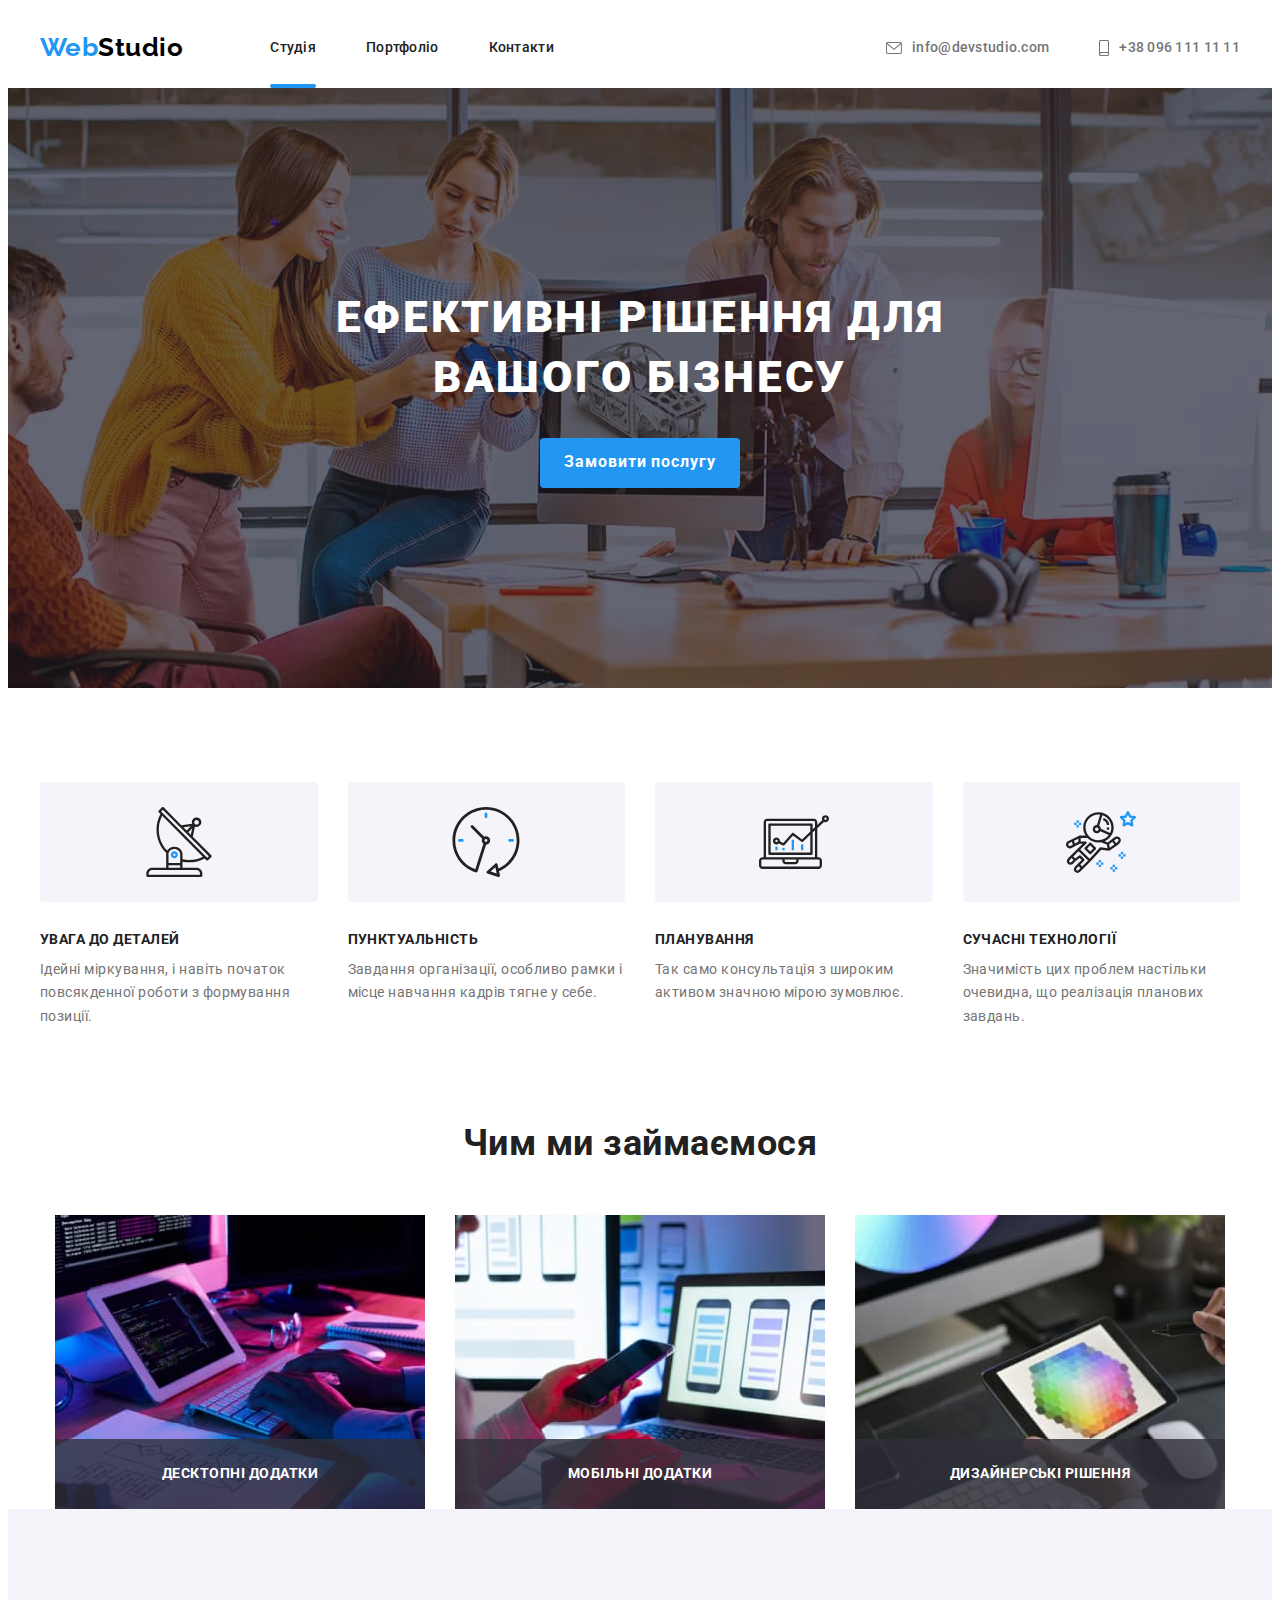
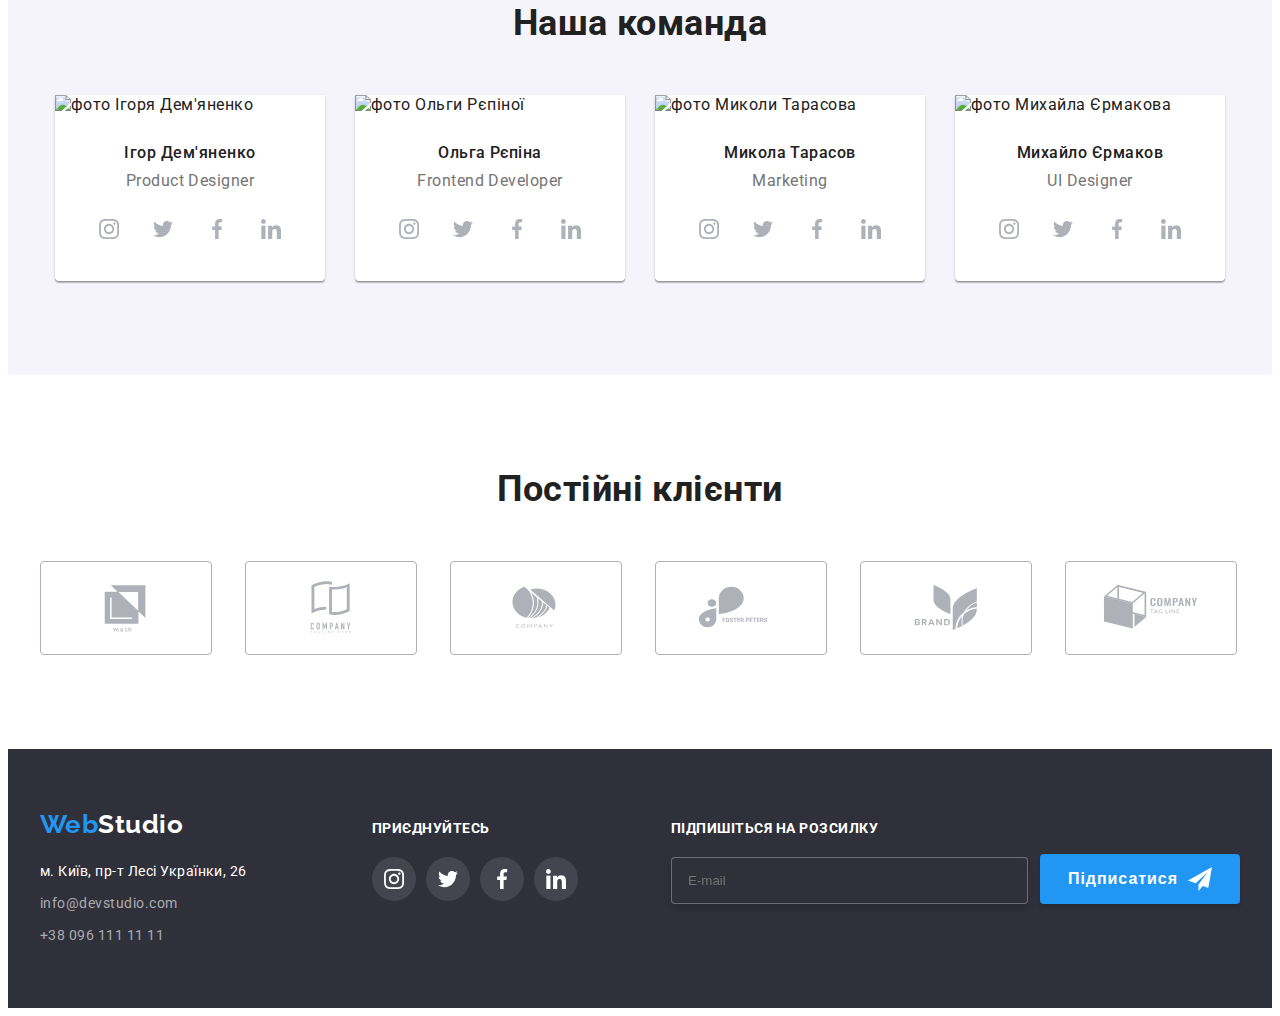
==== commit 21ea0089: "add images" ====
--- a/index.html
+++ b/index.html
@@ -122,19 +122,31 @@
             <ul class="work-list">
                 <li class="work-list__item">
                     <div class="work-list__thumb">
-                        <img src="./imges/picone.jpg" alt="написання коду на планшеті" class="photo">
+                        <img csrset="
+                        ./imges/work/picone-370.jpg 370w,
+                        ./imges/work/picone-740.jpg 740w
+                        "
+                         src="./imges/work/picone-370.jpg" alt="написання коду на планшеті" class="photo">
                         <div class="work-list__overlay"><h3 class="work-list__title">Десктопні додатки</h3></div>
                     </div>
                 </li>
                 <li class="work-list__item">
                     <div class="work-list__thumb">
-                        <img src="./imges/pictwo.jpg" alt="робота на лептопі" class="photo">
+                        <img csrset="
+                        ./imges/work/pictwo-370.jpg 370w,
+                        ./imges/work/pictwo-740.jpg 740w
+                        "
+                        src="./imges/work/pictwo-370.jpg" alt="робота на лептопі" class="photo">
                     <div class="work-list__overlay"><h3 class="work-list__title">Мобільні додатки</h3></div>
                     </div>
                 </li>
                 <li class="work-list__item">
                     <div class="work-list__thumb">
-                        <img src="./imges/picthree.jpg" alt="підбір кольорів за палитрою" class="photo">
+                        <img csrset="
+                        ./imges/work/picthree-370.jpg 370w,
+                        ./imges/work/picthree-740.jpg 740w
+                        "
+                         src="./imges/work/picthree-370.jpg" alt="підбір кольорів за палитрою" class="photo">
                         <div class="work-list__overlay"><h3 class="work-list__title">Дизайнерські рішення</h3></div>
                     </div>
                     </li>
--- a/css/main.min.css
+++ b/css/main.min.css
@@ -1 +1 @@
-.visually-hidden{position:absolute;white-space:nowrap;width:1px;height:1px;overflow:hidden;border:0;padding:0;clip:rect(0 0 0 0);-webkit-clip-path:inset(50%);clip-path:inset(50%);margin:-1px}body{color:#212121;font-family:"Roboto",sans-serif;letter-spacing:.03em;background-color:#fff}ul{list-style:none;margin:0;padding:0}a{text-decoration:none}h1,h2,h3,h4,h5,h6,p{margin:0;padding:0}img{display:block;max-width:100%;height:auto}.bordered-header{border-bottom:1px solid #ececec}.header__conteiner{display:-webkit-box;display:-ms-flexbox;display:flex;min-height:60px;-webkit-box-align:center;-ms-flex-align:center;align-items:center;-webkit-box-pack:justify;-ms-flex-pack:justify;justify-content:space-between}.menu{display:contents;padding:0;margin:0;list-style:none}.menu-toggle{height:40px;width:40px;display:-webkit-box;display:-ms-flexbox;display:flex;-webkit-box-align:center;-ms-flex-align:center;align-items:center;-webkit-box-pack:center;-ms-flex-pack:center;justify-content:center;margin:0;padding:0;background-color:rgba(0,0,0,0);cursor:pointer;border:none;outline:none}.menu-container .menu-toggle{position:absolute;top:10px;right:15px;display:-webkit-box;display:-ms-flexbox;display:flex;-webkit-box-pack:center;-ms-flex-pack:center;justify-content:center;-webkit-box-align:center;-ms-flex-align:center;align-items:center;fill:#212121}.menu-container{position:fixed;top:0;left:0;width:100vw;height:100vh;padding-left:40px;padding-right:40px;padding-top:48px;padding-bottom:48px;background-color:#fff;z-index:999;-webkit-transform:translateX(100%);transform:translateX(100%);-webkit-transition:-webkit-transform 250ms cubic-bezier(0.4, 0, 0.2, 1);transition:-webkit-transform 250ms cubic-bezier(0.4, 0, 0.2, 1);transition:transform 250ms cubic-bezier(0.4, 0, 0.2, 1);transition:transform 250ms cubic-bezier(0.4, 0, 0.2, 1), -webkit-transform 250ms cubic-bezier(0.4, 0, 0.2, 1)}.menu-container.is-open{-webkit-transform:translateX(0);transform:translateX(0)}.js-open-menu__icon{fill:#212121}.menu-toggle__icon{-webkit-transition:fill 250ms cubic-bezier(0.4, 0, 0.2, 1);transition:fill 250ms cubic-bezier(0.4, 0, 0.2, 1)}.menu-toggle__icon:focus,.menu-toggle__icon:hover{fill:#2196f3}.mobile-menu{padding:0;margin:0;list-style:none}.mob-navigation{display:-webkit-box;display:-ms-flexbox;display:flex;-webkit-box-orient:vertical;-webkit-box-direction:normal;-ms-flex-direction:column;flex-direction:column;margin-bottom:60%;font-style:normal;font-weight:500}.mob-navigation__link{display:block;font-size:40px;line-height:1.17;letter-spacing:.02em;color:#212121;-webkit-transition:color 250ms cubic-bezier(0.4, 0, 0.2, 1);transition:color 250ms cubic-bezier(0.4, 0, 0.2, 1)}.mob-navigation__link:focus,.mob-navigation__link:hover{color:#2196f3}.mob-navigation__item:not(:last-child){margin-bottom:32px}.mob-contacts{display:-webkit-box;display:-ms-flexbox;display:flex;-webkit-box-orient:vertical;-webkit-box-direction:normal;-ms-flex-direction:column;flex-direction:column}.mob-contacts__item:not(:last-child){margin-bottom:32px}.mob-contacts__link{font-weight:500;font-size:24px;line-height:1.16;letter-spacing:.02em;white-space:nowrap;color:#757575}.mob-contacts__link--first{font-weight:500;font-size:34px;line-height:1.17;white-space:nowrap;color:#2196f3}.follow-links-list{display:-webkit-box;display:-ms-flexbox;display:flex;margin-top:64px;-webkit-box-align:center;-ms-flex-align:center;align-items:center}.follow-links-list__item{display:-webkit-box;display:-ms-flexbox;display:flex;-ms-flex-preferred-size:calc((100% - 120px)/4);flex-basis:calc((100% - 120px)/4)}.follow-links-list__item:not(:last-child){margin-right:10px}.follow-links-list__item:not(:last-child)::after{content:"";display:block;margin-left:8px;width:1px;background-color:rgba(33,33,33,.2)}.follow-links-list__link{display:block;font-weight:500;font-size:18px;line-height:1.22;letter-spacing:.02em;color:#2196f3;white-space:nowrap}.mob-link-box{display:block;margin-top:auto}@media screen and (min-width: 768px){.menu-toggle{display:none}.nav-menu{display:-webkit-box;display:-ms-flexbox;display:flex}.header__logo{margin-right:87px}.navigation,.contacts{display:-webkit-box;display:-ms-flexbox;display:flex}.contacts{margin-left:auto;-webkit-box-orient:vertical;-webkit-box-direction:normal;-ms-flex-direction:column;flex-direction:column;margin-top:0;-webkit-box-pack:center;-ms-flex-pack:center;justify-content:center}.contacts__item:not(:last-child){margin-bottom:10px}.navigation__item{position:relative;margin-bottom:0}}.navigation__item:not(:last-child){margin-right:50px}.navigation__link{display:block;padding-top:32px;padding-bottom:32px;font-weight:500;font-size:14px;line-height:1.14;letter-spacing:.02em;color:#212121;-webkit-transition:color 250ms cubic-bezier(0.4, 0, 0.2, 1);transition:color 250ms cubic-bezier(0.4, 0, 0.2, 1)}.navigation__link::after{position:absolute;content:"";display:block;width:100%;height:4px;border-radius:2px;left:0;bottom:0;opacity:0;background-color:#2196f3}.navigation__link--current::after{content:"";display:block;opacity:1}.navigation__link:focus,.navigation__link:hover{color:#2196f3}.contacts__link{display:-webkit-box;display:-ms-flexbox;display:flex;-webkit-box-align:center;-ms-flex-align:center;align-items:center;font-weight:500;font-size:14px;line-height:1.14;letter-spacing:.02em;color:#757575;fill:#757575;-webkit-transition:color 250ms cubic-bezier(0.4, 0, 0.2, 1),fill 250ms cubic-bezier(0.4, 0, 0.2, 1);transition:color 250ms cubic-bezier(0.4, 0, 0.2, 1),fill 250ms cubic-bezier(0.4, 0, 0.2, 1)}.contacts__link:focus,.contacts__link:hover{color:#2196f3;fill:#2196f3}.contacts__icon{margin-right:10px}@media(max-width: 767px){.menu{display:none}}@media screen and (min-width: 1200px){.contacts{-webkit-box-orient:horizontal;-webkit-box-direction:normal;-ms-flex-direction:row;flex-direction:row}.contacts__item{margin-bottom:0px}.contacts__item:not(:last-child){margin-right:50px}}.logo{display:-webkit-box;display:-ms-flexbox;display:flex;font-family:"Raleway",sans-serif;font-style:normal;font-weight:700;font-size:24px;line-height:1.16;color:#000}.logo__accent{font-family:"Raleway",sans-serif;font-style:normal;font-weight:700;font-size:24px;line-height:1.16;color:#2196f3}@media screen and (min-width: 1200px){.logo{font-size:26px;line-height:1.2}.logo__accent{font-size:26px;line-height:1.2}}.title{font-weight:700;font-size:28px;line-height:1.17;text-align:center;color:#212121;margin-bottom:30px}@media screen and (min-width: 1200px){.title{font-size:36px;line-height:1.16;margin-bottom:50px}}.conteiner{-webkit-box-align:center;-ms-flex-align:center;align-items:center;max-width:100vw;margin-right:auto;margin-left:auto;padding-left:15px;padding-right:15px}@media screen and (min-width: 1200px){.conteiner{max-width:1200px}}.section{padding-top:60px;padding-bottom:60px}.section--different-background{background-color:#f5f4fa}.section--no-padding-top{display:none}@media screen and (min-width: 1200px){.section{padding-top:94px;padding-bottom:94px}.section--no-padding-top{display:contents;padding-top:0}}.hero{background-color:#c4c4c4;text-align:center;max-width:1200px;height:100%;padding-top:118px;padding-bottom:118px;margin-left:auto;margin-right:auto;background-image:-webkit-gradient(linear, left top, right top, from(rgba(47, 48, 58, 0.4)), to(rgba(47, 48, 58, 0.4))),url(../imges/herobg.jpg);background-image:linear-gradient(to right, rgba(47, 48, 58, 0.4), rgba(47, 48, 58, 0.4)),url(../imges/herobg.jpg);background-repeat:no-repeat;background-size:cover;background-position:center}.hero-box{max-width:360px;margin-left:auto;margin-right:auto}.hero-box__title{margin-bottom:30px;font-weight:900;font-size:26px;line-height:1.61;text-align:center;letter-spacing:.06em;text-transform:uppercase;color:#fff}@media screen and (max-width: 479px){.hero-box__title{font-size:21px}}.hero-box__button{font-family:inherit;font-weight:700;font-size:16px;line-height:1.9;letter-spacing:.06em;max-width:200px;max-height:50px;border:0em;border-radius:4px;color:#fff;background:#2196f3;cursor:pointer;-webkit-transition:background 250ms cubic-bezier(0.4, 0, 0.2, 1),-webkit-box-shadow 250 ms cubic-bezier(0.4, 0, 0.2, 1);transition:background 250ms cubic-bezier(0.4, 0, 0.2, 1),-webkit-box-shadow 250 ms cubic-bezier(0.4, 0, 0.2, 1);transition:background 250ms cubic-bezier(0.4, 0, 0.2, 1),box-shadow 250 ms cubic-bezier(0.4, 0, 0.2, 1);transition:background 250ms cubic-bezier(0.4, 0, 0.2, 1),box-shadow 250 ms cubic-bezier(0.4, 0, 0.2, 1),-webkit-box-shadow 250 ms cubic-bezier(0.4, 0, 0.2, 1)}.hero-box__button:hover,.hero-box__button:focus{background:#188ce8;-webkit-box-shadow:0px 4px 4px rgba(0,0,0,.15);box-shadow:0px 4px 4px rgba(0,0,0,.15)}@media screen and (min-width: 1200px){.hero{max-width:1600px;padding-top:200px;padding-bottom:200px}.hero-box__title{font-size:44px;line-height:1.36}.hero-box{max-width:696px}}@media screen and (min-width: 786px){.hero{min-width:768px}}.principles__item:not(:last-child){margin-bottom:30px}.principles__thumb{display:-webkit-box;display:-ms-flexbox;display:flex;background-color:#f5f4fa;border-radius:4px;min-width:270px;min-height:120px;margin-bottom:30px;-webkit-box-pack:center;-ms-flex-pack:center;justify-content:center;-webkit-box-align:center;-ms-flex-align:center;align-items:center}.principles__title{margin-bottom:10px;font-weight:700;font-size:14px;line-height:1.14;text-align:center;text-transform:uppercase;color:#212121}.principles__content{font-weight:400;font-size:14px;line-height:1.7;color:#757575}.work-list{display:-webkit-box;display:-ms-flexbox;display:flex;-webkit-box-pack:center;-ms-flex-pack:center;justify-content:center}.work-list__thumb{position:relative}.work-list__item:not(:last-child){margin-right:30px}.work-list__overlay{position:absolute;width:100%;height:70px;bottom:0%;left:0%;display:-webkit-box;display:-ms-flexbox;display:flex;-webkit-box-pack:center;-ms-flex-pack:center;justify-content:center;-webkit-box-align:center;-ms-flex-align:center;align-items:center;background-color:rgba(47,48,58,.8)}.work-list__title{margin:0;font-weight:700;font-size:14px;line-height:1.14;text-align:center;text-transform:uppercase;color:#fff}.team-list__item{background-color:#fff;-webkit-box-shadow:0px 1px 3px rgba(0,0,0,.12),0px 1px 1px rgba(0,0,0,.14),0px 2px 1px rgba(0,0,0,.2);box-shadow:0px 1px 3px rgba(0,0,0,.12),0px 1px 1px rgba(0,0,0,.14),0px 2px 1px rgba(0,0,0,.2);border-radius:0px 0px 4px 4px}.team-list__item:not(:last-child){margin-bottom:30px}.content-box{padding-top:30px;padding-bottom:30px;padding-left:32px;padding-right:32px}.content-box__title{margin-bottom:10px;font-weight:500;font-size:16px;line-height:1.18;text-align:center;color:#212121}.content-box__content{font-weight:400;font-size:16px;line-height:1.18;text-align:center;color:#757575;margin-bottom:16px}.social-list{display:-webkit-box;display:-ms-flexbox;display:flex;-webkit-box-align:center;-ms-flex-align:center;align-items:center;-webkit-box-pack:center;-ms-flex-pack:center;justify-content:center}.social-list__link{display:-webkit-box;display:-ms-flexbox;display:flex;-webkit-box-pack:center;-ms-flex-pack:center;justify-content:center;-webkit-box-align:center;-ms-flex-align:center;align-items:center;width:44px;height:44px;fill:#afb1b8;background-color:#fff;border-radius:50%;-webkit-transition:background-color 250ms cubic-bezier(0.4, 0, 0.2, 1),fill 250ms cubic-bezier(0.4, 0, 0.2, 1);transition:background-color 250ms cubic-bezier(0.4, 0, 0.2, 1),fill 250ms cubic-bezier(0.4, 0, 0.2, 1)}.social-list__link:hover,.social-list__link:focus{fill:#fff;background-color:#2196f3}.social-list__item:not(:last-child){margin-right:10px}.clients-list{display:-webkit-box;display:-ms-flexbox;display:flex;-ms-flex-wrap:wrap;flex-wrap:wrap;-webkit-box-pack:center;-ms-flex-pack:center;justify-content:center;gap:30px}.clients-list__link{display:-webkit-box;display:-ms-flexbox;display:flex;-webkit-box-pack:center;-ms-flex-pack:center;justify-content:center;-webkit-box-align:center;-ms-flex-align:center;align-items:center;min-width:170px;min-height:92px;fill:#afb1b8;background-color:#fff;border:1px solid #afb1b8;border-radius:4px;-webkit-transition:fill 250ms cubic-bezier(0.4, 0, 0.2, 1),border-color 250ms cubic-bezier(0.4, 0, 0.2, 1);transition:fill 250ms cubic-bezier(0.4, 0, 0.2, 1),border-color 250ms cubic-bezier(0.4, 0, 0.2, 1)}.clients-list__link:hover,.clients-list__link:focus{fill:#2196f3;border-color:#2196f3}.clients-list__item{-ms-flex-preferred-size:calc((100% - 30px)/2);flex-basis:calc((100% - 30px)/2)}@media screen and (min-width: 768px){.clients-list__item{-ms-flex-preferred-size:calc((100% - 60px)/3);flex-basis:calc((100% - 60px)/3)}}@media screen and (min-width: 1200px){.clients-list__item{-ms-flex-preferred-size:calc((100% - 150px)/6);flex-basis:calc((100% - 150px)/6)}}.footer{background-color:#2f303a;padding-top:60px;padding-bottom:60px}.footer__logo{-webkit-box-pack:center;-ms-flex-pack:center;justify-content:center;color:#fff;margin-bottom:20px}.address-list{text-align:center;margin-bottom:60px}.address-list__item:not(:last-child){margin-bottom:8px}.address-list__link{font-style:normal;font-weight:400;font-size:14px;line-height:1.7}.address-list__link--map{color:#fff;-webkit-transition:color 250ms cubic-bezier(0.4, 0, 0.2, 1);transition:color 250ms cubic-bezier(0.4, 0, 0.2, 1)}.address-list__link--map:hover,.address-list__link--map:focus{color:#2196f3}.address-list__link--contact{color:rgba(255,255,255,.6);-webkit-transition:color 250ms cubic-bezier(0.4, 0, 0.2, 1);transition:color 250ms cubic-bezier(0.4, 0, 0.2, 1)}.address-list__link--contact:hover,.address-list__link--contact:focus{color:#2196f3}.social-linkbox{display:-webkit-box;display:-ms-flexbox;display:flex;-webkit-box-orient:vertical;-webkit-box-direction:normal;-ms-flex-direction:column;flex-direction:column;margin-bottom:60px}.social-linkbox__title{font-weight:700;font-size:14px;line-height:1.14;text-align:center;text-transform:uppercase;margin-bottom:20px;color:#fff}.social-invers{display:-webkit-box;display:-ms-flexbox;display:flex;-webkit-box-pack:center;-ms-flex-pack:center;justify-content:center}.social-invers__item:not(:last-child){margin-right:10px}.social-invers__link{display:-webkit-box;display:-ms-flexbox;display:flex;-webkit-box-pack:center;-ms-flex-pack:center;justify-content:center;-webkit-box-align:center;-ms-flex-align:center;align-items:center;width:44px;height:44px;fill:#fff;background-color:rgba(255,255,255,.1);border-radius:50%;-webkit-transition:background-color 250ms cubic-bezier(0.4, 0, 0.2, 1);transition:background-color 250ms cubic-bezier(0.4, 0, 0.2, 1)}.social-invers__link:hover,.social-invers__link:focus{background-color:#2196f3}.subscribe-form{display:-webkit-box;display:-ms-flexbox;display:flex;-webkit-box-orient:vertical;-webkit-box-direction:normal;-ms-flex-direction:column;flex-direction:column;max-width:570px;-webkit-box-pack:center;-ms-flex-pack:center;justify-content:center}.subscribe-form__title{font-weight:700;font-size:14px;line-height:1.14;text-transform:uppercase;color:#fff;margin-bottom:20px}.subscribe-form__input{border:1px solid rgba(255,255,255,.3);-webkit-filter:drop-shadow(0px 4px 4px rgba(0, 0, 0, 0.15));filter:drop-shadow(0px 4px 4px rgba(0, 0, 0, 0.15));border-radius:4px;background-color:#2f303a;padding:15px 16px;width:100%;color:#fff}.shell{display:-webkit-box;display:-ms-flexbox;display:flex;-webkit-box-orient:vertical;-webkit-box-direction:normal;-ms-flex-direction:column;flex-direction:column;margin-bottom:20px}.shell::-webkit-input-placeholder{color:rgba(255,255,255,.6)}.shell::-moz-placeholder{color:rgba(255,255,255,.6)}.shell:-ms-input-placeholder{color:rgba(255,255,255,.6)}.shell::-ms-input-placeholder{color:rgba(255,255,255,.6)}.shell::placeholder{color:rgba(255,255,255,.6)}.button{display:-webkit-box;display:-ms-flexbox;display:flex;-webkit-box-pack:center;-ms-flex-pack:center;justify-content:center;-webkit-box-align:center;-ms-flex-align:center;align-items:center;margin-left:auto;margin-right:auto;font-weight:700;font-size:16px;line-height:1.88;letter-spacing:.06em;color:#fff;width:200px;height:50px;background:#2196f3;-webkit-box-shadow:0px 4px 4px rgba(0,0,0,.15);box-shadow:0px 4px 4px rgba(0,0,0,.15);border:rgba(0,0,0,0);border-color:#2196f3;border-radius:4px;cursor:pointer}.button__icon{margin-left:10px}.button-list{display:-webkit-box;display:-ms-flexbox;display:flex;-ms-flex-wrap:wrap;flex-wrap:wrap;margin-bottom:40px;max-width:326px}@media screen and (min-width: 768px){.button-list{-webkit-box-pack:center;-ms-flex-pack:center;justify-content:center;margin-bottom:30px;max-width:100%}}@media screen and (min-width: 1200px){.button-list{margin-bottom:50px}}.button-list__button{font-family:inherit;font-weight:500;font-size:16px;line-height:1.62;text-align:center;color:#212121;padding-left:22px;padding-right:22px;padding-top:6px;padding-bottom:6px;background-color:#f5f4fa;border-radius:4px;border:0em;cursor:pointer;-webkit-transition:background-color 250ms cubic-bezier(0.4, 0, 0.2, 1),color 250ms cubic-bezier(0.4, 0, 0.2, 1),-webkit-box-shadow 250ms cubic-bezier(0.4, 0, 0.2, 1);transition:background-color 250ms cubic-bezier(0.4, 0, 0.2, 1),color 250ms cubic-bezier(0.4, 0, 0.2, 1),-webkit-box-shadow 250ms cubic-bezier(0.4, 0, 0.2, 1);transition:background-color 250ms cubic-bezier(0.4, 0, 0.2, 1),color 250ms cubic-bezier(0.4, 0, 0.2, 1),box-shadow 250ms cubic-bezier(0.4, 0, 0.2, 1);transition:background-color 250ms cubic-bezier(0.4, 0, 0.2, 1),color 250ms cubic-bezier(0.4, 0, 0.2, 1),box-shadow 250ms cubic-bezier(0.4, 0, 0.2, 1),-webkit-box-shadow 250ms cubic-bezier(0.4, 0, 0.2, 1)}.button-list__button:focus,.button-list__button:hover{background-color:#2196f3;color:#fff;-webkit-box-shadow:0px 3px 1px rgba(0,0,0,.1),0px 1px 2px rgba(0,0,0,.08),0px 2px 2px rgba(0,0,0,.12);box-shadow:0px 3px 1px rgba(0,0,0,.1),0px 1px 2px rgba(0,0,0,.08),0px 2px 2px rgba(0,0,0,.12)}.button-list__item:not(:last-child){margin-right:8px;margin-bottom:15px}@media screen and (min-width: 768px){.button-list__item:not(:last-child){margin-bottom:0px}}.card-list__item{margin-bottom:30px}.card-list__link{display:block;cursor:default}.card-list__link:focus,.card-list__link:hover{-webkit-box-shadow:0px 1px 1px rgba(0,0,0,.12),0px 4px 4px rgba(0,0,0,.06),1px 4px 6px rgba(0,0,0,.16);box-shadow:0px 1px 1px rgba(0,0,0,.12),0px 4px 4px rgba(0,0,0,.06),1px 4px 6px rgba(0,0,0,.16)}.card-head{padding-left:24px;padding-right:24px;padding-bottom:20px;padding-top:20px;border-bottom:1px solid #eee;border-left:1px solid #eee;border-right:1px solid #eee}.card-head__title{margin-bottom:4px;text-align:start;font-weight:700;font-size:18px;line-height:2;letter-spacing:.06em;color:#212121}.card-head__content{font-weight:400;font-size:16px;line-height:1.87;color:#757575}.wrapper{position:relative;overflow:hidden}@media screen and (min-width: 1200px){.card-list{display:-webkit-box;display:-ms-flexbox;display:flex;-ms-flex-wrap:wrap;flex-wrap:wrap;gap:30px;-webkit-box-pack:center;-ms-flex-pack:center;justify-content:center}}.card-overlay{position:absolute;display:block;width:100%;height:100%;top:0;left:0;-webkit-transform:translateY(101%);transform:translateY(101%);-webkit-transition:-webkit-transform 250ms cubic-bezier(0.4, 0, 0.2, 1);transition:-webkit-transform 250ms cubic-bezier(0.4, 0, 0.2, 1);transition:transform 250ms cubic-bezier(0.4, 0, 0.2, 1);transition:transform 250ms cubic-bezier(0.4, 0, 0.2, 1), -webkit-transform 250ms cubic-bezier(0.4, 0, 0.2, 1);padding-right:24px;padding-left:24px;padding-top:77px;padding-bottom:77px;background-color:rgba(33,150,243,.9)}.card-list__link:focus .card-overlay,.card-list__link:hover .card-overlay{-webkit-transform:translateY(0);transform:translateY(0)}.card-overlay__content{font-weight:400;font-size:18px;line-height:1.55;color:#fff}@media screen and (min-width: 1200px){.card-overlay{padding-top:63px;padding-bottom:63px}}.backdrop{position:fixed;top:0;left:0;width:100%;height:100%;background-color:rgba(0,0,0,.2);-webkit-transition:opacity 250ms cubic-bezier(0.4, 0, 0.2, 1);transition:opacity 250ms cubic-bezier(0.4, 0, 0.2, 1)}.backdrop.is-hidden{position:fixed;opacity:0;pointer-events:none}.backdrop.is-hidden .modal{-webkit-transform:translate(-50%, -10%);transform:translate(-50%, -10%)}.modal{position:absolute;top:50%;left:50%;-webkit-transform:translate(-50%, -50%);transform:translate(-50%, -50%);max-width:93vw;background-color:#fff;-webkit-box-shadow:0px 1px 3px rgba(0,0,0,.12),0px 1px 1px rgba(0,0,0,.14),0px 2px 1px rgba(0,0,0,.2);box-shadow:0px 1px 3px rgba(0,0,0,.12),0px 1px 1px rgba(0,0,0,.14),0px 2px 1px rgba(0,0,0,.2);border-radius:4px;-webkit-transition:-webkit-transform 250ms cubic-bezier(0.4, 0, 0.2, 1);transition:-webkit-transform 250ms cubic-bezier(0.4, 0, 0.2, 1);transition:transform 250ms cubic-bezier(0.4, 0, 0.2, 1);transition:transform 250ms cubic-bezier(0.4, 0, 0.2, 1), -webkit-transform 250ms cubic-bezier(0.4, 0, 0.2, 1)}@media screen and (min-width: 480px){.modal{min-width:450px}}@media screen and (min-width: 1200px){.modal{max-width:528px}}.close{position:absolute;top:8px;right:8px;display:-webkit-box;display:-ms-flexbox;display:flex;-webkit-box-pack:center;-ms-flex-pack:center;justify-content:center;-webkit-box-align:center;-ms-flex-align:center;align-items:center;width:30px;height:30px;fill:#000;background-color:#fff;border:1px solid rgba(0,0,0,.1);border-radius:50%;cursor:pointer;-webkit-transition:fill 250ms cubic-bezier(0.4, 0, 0.2, 1);transition:fill 250ms cubic-bezier(0.4, 0, 0.2, 1)}.close:focus,.close:hover{fill:#2196f3}.form{padding:40px}.form__head{display:-webkit-box;display:-ms-flexbox;display:flex;-webkit-box-pack:center;-ms-flex-pack:center;justify-content:center;font-weight:700;font-size:20px;line-height:1.5;text-align:center;letter-spacing:.03em;color:#212121}@media screen and (min-width: 1200px){.form__head{line-height:1.15}}.form-field{position:relative;display:-webkit-box;display:-ms-flexbox;display:flex;-webkit-box-orient:vertical;-webkit-box-direction:normal;-ms-flex-direction:column;flex-direction:column;margin-bottom:10px;font-size:12px;line-height:1.16;letter-spacing:.01em;color:#757575}.form-field__icon{position:absolute;left:12px;top:50%;-webkit-transition:fill 250ms cubic-bezier(0.4, 0, 0.2, 1);transition:fill 250ms cubic-bezier(0.4, 0, 0.2, 1)}.form-field:hover .form-field__icon,.form-field__input:focus+.form-field__icon{border-color:#2196f3;fill:#2196f3}.form-field__input{width:100%;height:40px;margin:0;padding-top:11px;padding-bottom:11px;padding-left:42px;padding-right:11px;border:1px solid rgba(33,33,33,.2);border-radius:4px;cursor:pointer;-webkit-transition:border-color 250ms cubic-bezier(0.4, 0, 0.2, 1);transition:border-color 250ms cubic-bezier(0.4, 0, 0.2, 1)}.form-field:hover .form-field__input,.form-field__input:focus{border-color:#2196f3;fill:#2196f3}.form-field label{margin-bottom:4px}.comment{margin-bottom:20px}.textarea-input{resize:none;border:1px solid rgba(33,33,33,.2);border-radius:4px;cursor:pointer;padding:11px}textarea::-webkit-input-placeholder{font-weight:400;font-size:12px;line-height:1.16;letter-spacing:.01em;color:rgba(117,117,117,.5)}textarea::-moz-placeholder{font-weight:400;font-size:12px;line-height:1.16;letter-spacing:.01em;color:rgba(117,117,117,.5)}textarea:-ms-input-placeholder{font-weight:400;font-size:12px;line-height:1.16;letter-spacing:.01em;color:rgba(117,117,117,.5)}textarea::-ms-input-placeholder{font-weight:400;font-size:12px;line-height:1.16;letter-spacing:.01em;color:rgba(117,117,117,.5)}textarea::placeholder{font-weight:400;font-size:12px;line-height:1.16;letter-spacing:.01em;color:rgba(117,117,117,.5)}.checkbox{position:relative;display:-webkit-box;display:-ms-flexbox;display:flex;-webkit-box-pack:center;-ms-flex-pack:center;justify-content:center;-webkit-box-align:center;-ms-flex-align:center;align-items:center;margin-bottom:30px}.checkbox__title{display:-webkit-box;display:-ms-flexbox;display:flex;-webkit-box-pack:center;-ms-flex-pack:center;justify-content:center;-webkit-box-align:center;-ms-flex-align:center;align-items:center;white-space:nowrap;text-align:center;font-weight:400;font-size:14px;line-height:1.16;padding:0px;color:#757575}@media screen and (max-width: 479px){.checkbox__title{font-size:smaller;font-weight:100;line-height:.02em}}@media screen and (min-width: 1200px){.checkbox__title{line-height:1.7}}.checkbox__link{text-align:center;color:#2196f3;text-decoration:underline;white-space:nowrap}.checkbox__icon{display:-webkit-box;display:-ms-flexbox;display:flex;margin-right:8px;width:16px;height:15px;background-image:url(../imges/checkbox.svg);fill:#212121;-webkit-transition:background 250ms cubic-bezier(0.4, 0, 0.2, 1);transition:background 250ms cubic-bezier(0.4, 0, 0.2, 1)}.checkbox input:checked+.checkbox__icon{fill:#fff;background:#2196f3;background-image:url(../imges/check.svg);background-size:contain;background-origin:border-box;border-radius:2px}.checkbox input[type=checkbox]{position:absolute;white-space:nowrap;width:1px;height:1px;overflow:hidden;border:0;padding:0;clip:rect(0 0 0 0);-webkit-clip-path:inset(50%);clip-path:inset(50%);margin:-1px}.form-submit{display:block;-webkit-box-pack:center;-ms-flex-pack:center;justify-content:center}.form-submit__button{display:-webkit-box;display:-ms-flexbox;display:flex;margin-left:auto;margin-right:auto;width:200px;height:50px;-webkit-box-shadow:0px 4px 4px rgba(0,0,0,.15);box-shadow:0px 4px 4px rgba(0,0,0,.15);border-radius:4px;border-color:#2196f3;border:rgba(0,0,0,0);background:#2196f3;cursor:pointer;-webkit-box-align:center;-ms-flex-align:center;align-items:center;-webkit-box-pack:center;-ms-flex-pack:center;justify-content:center;letter-spacing:.06em;font-weight:700;font-size:16px;line-height:1.85;color:#fff;-webkit-transition:border-color 250ms cubic-bezier(0.4, 0, 0.2, 1),background 250ms cubic-bezier(0.4, 0, 0.2, 1);transition:border-color 250ms cubic-bezier(0.4, 0, 0.2, 1),background 250ms cubic-bezier(0.4, 0, 0.2, 1)}.form-submit__button:focus,.form-submit__button:hover{border-color:#188ce8;background:#188ce8}/*# sourceMappingURL=main.min.css.map */+.visually-hidden{position:absolute;white-space:nowrap;width:1px;height:1px;overflow:hidden;border:0;padding:0;clip:rect(0 0 0 0);-webkit-clip-path:inset(50%);clip-path:inset(50%);margin:-1px}body{color:#212121;font-family:"Roboto",sans-serif;letter-spacing:.03em;background-color:#fff}ul{list-style:none;margin:0;padding:0}a{text-decoration:none}h1,h2,h3,h4,h5,h6,p{margin:0;padding:0}img{display:block;max-width:100%;height:auto}.bordered-header{border-bottom:1px solid #ececec}.header__conteiner{display:-webkit-box;display:-ms-flexbox;display:flex;min-height:60px;-webkit-box-align:center;-ms-flex-align:center;align-items:center;-webkit-box-pack:justify;-ms-flex-pack:justify;justify-content:space-between}.menu{display:contents;padding:0;margin:0;list-style:none}.menu-toggle{height:40px;width:40px;display:-webkit-box;display:-ms-flexbox;display:flex;-webkit-box-align:center;-ms-flex-align:center;align-items:center;-webkit-box-pack:center;-ms-flex-pack:center;justify-content:center;margin:0;padding:0;background-color:rgba(0,0,0,0);cursor:pointer;border:none;outline:none}.menu-container .menu-toggle{position:absolute;top:10px;right:15px;display:-webkit-box;display:-ms-flexbox;display:flex;-webkit-box-pack:center;-ms-flex-pack:center;justify-content:center;-webkit-box-align:center;-ms-flex-align:center;align-items:center;fill:#212121}.menu-container{position:fixed;top:0;left:0;width:100vw;height:100vh;padding-left:40px;padding-right:40px;padding-top:48px;padding-bottom:48px;background-color:#fff;z-index:999;-webkit-transform:translateX(100%);transform:translateX(100%);-webkit-transition:-webkit-transform 250ms cubic-bezier(0.4, 0, 0.2, 1);transition:-webkit-transform 250ms cubic-bezier(0.4, 0, 0.2, 1);transition:transform 250ms cubic-bezier(0.4, 0, 0.2, 1);transition:transform 250ms cubic-bezier(0.4, 0, 0.2, 1), -webkit-transform 250ms cubic-bezier(0.4, 0, 0.2, 1)}.menu-container.is-open{-webkit-transform:translateX(0);transform:translateX(0)}.js-open-menu__icon{fill:#212121}.menu-toggle__icon{-webkit-transition:fill 250ms cubic-bezier(0.4, 0, 0.2, 1);transition:fill 250ms cubic-bezier(0.4, 0, 0.2, 1)}.menu-toggle__icon:focus,.menu-toggle__icon:hover{fill:#2196f3}.mobile-menu{display:-webkit-box;display:-ms-flexbox;display:flex;-webkit-box-orient:vertical;-webkit-box-direction:normal;-ms-flex-direction:column;flex-direction:column;padding:0;margin:0;list-style:none}.mob-navigation{display:-webkit-box;display:-ms-flexbox;display:flex;-webkit-box-flex:1;-ms-flex-positive:1;flex-grow:1;-webkit-box-orient:vertical;-webkit-box-direction:normal;-ms-flex-direction:column;flex-direction:column;font-style:normal;font-weight:500}.mob-navigation__link{display:block;font-size:40px;line-height:1.17;letter-spacing:.02em;color:#212121;-webkit-transition:color 250ms cubic-bezier(0.4, 0, 0.2, 1);transition:color 250ms cubic-bezier(0.4, 0, 0.2, 1)}.mob-navigation__link:focus,.mob-navigation__link:hover{color:#2196f3}.mob-navigation__item:not(:last-child){margin-bottom:32px}.mob-link-box{display:-webkit-box;display:-ms-flexbox;display:flex;-webkit-box-orient:vertical;-webkit-box-direction:normal;-ms-flex-direction:column;flex-direction:column;margin-top:50%}.mob-contacts{display:-webkit-box;display:-ms-flexbox;display:flex;-webkit-box-orient:vertical;-webkit-box-direction:normal;-ms-flex-direction:column;flex-direction:column}.mob-contacts__item:not(:last-child){margin-bottom:32px}.mob-contacts__link{font-weight:500;font-size:24px;line-height:1.16;letter-spacing:.02em;white-space:nowrap;color:#757575}.mob-contacts__link--first{font-weight:500;font-size:34px;line-height:1.17;white-space:nowrap;color:#2196f3}.follow-links-list{display:-webkit-box;display:-ms-flexbox;display:flex;margin-top:64px;-webkit-box-align:center;-ms-flex-align:center;align-items:center}.follow-links-list__item{display:-webkit-box;display:-ms-flexbox;display:flex;-ms-flex-preferred-size:calc((100% - 120px)/4);flex-basis:calc((100% - 120px)/4)}.follow-links-list__item:not(:last-child){margin-right:10px}.follow-links-list__item:not(:last-child)::after{content:"";display:block;margin-left:8px;width:1px;background-color:rgba(33,33,33,.2)}.follow-links-list__link{display:block;font-weight:500;font-size:18px;line-height:1.22;letter-spacing:.02em;color:#2196f3;white-space:nowrap}@media screen and (min-width: 768px){.menu-toggle{display:none}.nav-menu{display:-webkit-box;display:-ms-flexbox;display:flex}.header__logo{margin-right:87px}.navigation,.contacts{display:-webkit-box;display:-ms-flexbox;display:flex}.contacts{margin-left:auto;-webkit-box-orient:vertical;-webkit-box-direction:normal;-ms-flex-direction:column;flex-direction:column;margin-top:0;-webkit-box-pack:center;-ms-flex-pack:center;justify-content:center}.contacts__item:not(:last-child){margin-bottom:10px}.navigation__item{position:relative;margin-bottom:0}}.navigation__item:not(:last-child){margin-right:50px}.navigation__link{display:block;padding-top:32px;padding-bottom:32px;font-weight:500;font-size:14px;line-height:1.14;letter-spacing:.02em;color:#212121;-webkit-transition:color 250ms cubic-bezier(0.4, 0, 0.2, 1);transition:color 250ms cubic-bezier(0.4, 0, 0.2, 1)}.navigation__link::after{position:absolute;content:"";display:block;width:100%;height:4px;border-radius:2px;left:0;bottom:0;opacity:0;background-color:#2196f3}.navigation__link--current::after{content:"";display:block;opacity:1}.navigation__link:focus,.navigation__link:hover{color:#2196f3}.contacts__link{display:-webkit-box;display:-ms-flexbox;display:flex;-webkit-box-align:center;-ms-flex-align:center;align-items:center;font-weight:500;font-size:14px;line-height:1.14;letter-spacing:.02em;color:#757575;fill:#757575;-webkit-transition:color 250ms cubic-bezier(0.4, 0, 0.2, 1),fill 250ms cubic-bezier(0.4, 0, 0.2, 1);transition:color 250ms cubic-bezier(0.4, 0, 0.2, 1),fill 250ms cubic-bezier(0.4, 0, 0.2, 1)}.contacts__link:focus,.contacts__link:hover{color:#2196f3;fill:#2196f3}.contacts__icon{margin-right:10px}@media(max-width: 767px){.menu{display:none}}@media screen and (min-width: 1200px){.contacts{-webkit-box-orient:horizontal;-webkit-box-direction:normal;-ms-flex-direction:row;flex-direction:row}.contacts__item{margin-bottom:0px}.contacts__item:not(:last-child){margin-right:50px;margin-bottom:0}.contacts__link{padding-top:32px;padding-bottom:32px}}.logo{display:-webkit-box;display:-ms-flexbox;display:flex;font-family:"Raleway",sans-serif;font-style:normal;font-weight:700;font-size:24px;line-height:1.16;color:#000}.logo__accent{font-family:"Raleway",sans-serif;font-style:normal;font-weight:700;font-size:24px;line-height:1.16;color:#2196f3}@media screen and (min-width: 1200px){.logo{font-size:26px;line-height:1.2}.logo__accent{font-size:26px;line-height:1.2}}.title{font-weight:700;font-size:28px;line-height:1.17;text-align:center;color:#212121;margin-bottom:30px}@media screen and (min-width: 1200px){.title{font-size:36px;line-height:1.16;margin-bottom:50px}}.conteiner{-webkit-box-align:center;-ms-flex-align:center;align-items:center;width:450px;margin-right:auto;margin-left:auto;padding-left:15px;padding-right:15px}@media screen and (min-width: 768px){.conteiner{width:768px}}@media screen and (min-width: 1200px){.conteiner{width:1200px}}.section{padding-top:60px;padding-bottom:60px}.section--different-background{background-color:#f5f4fa}.section--no-padding-top{display:none}@media screen and (min-width: 1200px){.section{padding-top:94px;padding-bottom:94px}.section--no-padding-top{display:contents;padding-top:0}}.hero{background-color:#c4c4c4;text-align:center;max-width:1200px;height:100%;padding-top:118px;padding-bottom:118px;margin-left:auto;margin-right:auto;background-image:-webkit-gradient(linear, left top, right top, from(rgba(47, 48, 58, 0.4)), to(rgba(47, 48, 58, 0.4))),url(../imges/herobg.jpg);background-image:linear-gradient(to right, rgba(47, 48, 58, 0.4), rgba(47, 48, 58, 0.4)),url(../imges/herobg.jpg);background-repeat:no-repeat;background-size:cover;background-position:center}.hero-box{max-width:360px;margin-left:auto;margin-right:auto}.hero-box__title{margin-bottom:30px;font-weight:900;font-size:26px;line-height:1.61;text-align:center;letter-spacing:.06em;text-transform:uppercase;color:#fff}@media screen and (max-width: 479px){.hero-box__title{font-size:21px}}.hero-box__button{font-family:inherit;font-weight:700;font-size:16px;line-height:1.9;letter-spacing:.06em;width:200px;height:50px;border:0em;border-radius:4px;color:#fff;background:#2196f3;cursor:pointer;-webkit-transition:background 250ms cubic-bezier(0.4, 0, 0.2, 1),-webkit-box-shadow 250 ms cubic-bezier(0.4, 0, 0.2, 1);transition:background 250ms cubic-bezier(0.4, 0, 0.2, 1),-webkit-box-shadow 250 ms cubic-bezier(0.4, 0, 0.2, 1);transition:background 250ms cubic-bezier(0.4, 0, 0.2, 1),box-shadow 250 ms cubic-bezier(0.4, 0, 0.2, 1);transition:background 250ms cubic-bezier(0.4, 0, 0.2, 1),box-shadow 250 ms cubic-bezier(0.4, 0, 0.2, 1),-webkit-box-shadow 250 ms cubic-bezier(0.4, 0, 0.2, 1)}.hero-box__button:hover,.hero-box__button:focus{background:#188ce8;-webkit-box-shadow:0px 4px 4px rgba(0,0,0,.15);box-shadow:0px 4px 4px rgba(0,0,0,.15)}@media screen and (min-width: 1200px){.hero{max-width:1600px;padding-top:200px;padding-bottom:200px}.hero-box__title{font-size:44px;line-height:1.36}.hero-box{max-width:696px}}@media screen and (min-width: 786px){.hero{min-width:768px}}.principles__item:not(:last-child){margin-bottom:30px}.principles__thumb{display:-webkit-box;display:-ms-flexbox;display:flex;background-color:#f5f4fa;border-radius:4px;min-width:270px;min-height:120px;margin-bottom:30px;-webkit-box-pack:center;-ms-flex-pack:center;justify-content:center;-webkit-box-align:center;-ms-flex-align:center;align-items:center}.principles__title{margin-bottom:10px;font-weight:700;font-size:14px;line-height:1.14;text-align:center;text-transform:uppercase;color:#212121}.principles__content{font-weight:400;font-size:14px;line-height:1.7;color:#757575}@media screen and (min-width: 768px){.principles{display:-webkit-box;display:-ms-flexbox;display:flex;-ms-flex-wrap:wrap;flex-wrap:wrap;-webkit-box-pack:center;-ms-flex-pack:center;justify-content:center;gap:30px}.principles__title{text-align:start}.principles__item{-ms-flex-preferred-size:calc((100% - 30px)/2);flex-basis:calc((100% - 30px)/2)}.principles__item:not(:last-child){margin-bottom:0px}}@media screen and (min-width: 1200px){.principles{-webkit-box-pack:start;-ms-flex-pack:start;justify-content:start}.principles__item{-ms-flex-preferred-size:calc((100% - 90px)/4);flex-basis:calc((100% - 90px)/4)}}.work-list{display:-webkit-box;display:-ms-flexbox;display:flex;-webkit-box-pack:center;-ms-flex-pack:center;justify-content:center}.work-list__thumb{position:relative}.work-list__item:not(:last-child){margin-right:30px}.work-list__overlay{position:absolute;width:100%;height:70px;bottom:0%;left:0%;display:-webkit-box;display:-ms-flexbox;display:flex;-webkit-box-pack:center;-ms-flex-pack:center;justify-content:center;-webkit-box-align:center;-ms-flex-align:center;align-items:center;background-color:rgba(47,48,58,.8)}.work-list__title{margin:0;font-weight:700;font-size:14px;line-height:1.14;text-align:center;text-transform:uppercase;color:#fff}.team-list__item{background-color:#fff;-webkit-box-shadow:0px 1px 3px rgba(0,0,0,.12),0px 1px 1px rgba(0,0,0,.14),0px 2px 1px rgba(0,0,0,.2);box-shadow:0px 1px 3px rgba(0,0,0,.12),0px 1px 1px rgba(0,0,0,.14),0px 2px 1px rgba(0,0,0,.2);border-radius:0px 0px 4px 4px}.team-list__item:not(:last-child){margin-bottom:30px}.content-box{padding-top:30px;padding-bottom:30px;padding-left:32px;padding-right:32px}.content-box__title{margin-bottom:10px;font-weight:500;font-size:16px;line-height:1.18;text-align:center;color:#212121}.content-box__content{font-weight:400;font-size:16px;line-height:1.18;text-align:center;color:#757575;margin-bottom:16px}.social-list{display:-webkit-box;display:-ms-flexbox;display:flex;-webkit-box-align:center;-ms-flex-align:center;align-items:center;-webkit-box-pack:center;-ms-flex-pack:center;justify-content:center}.social-list__link{display:-webkit-box;display:-ms-flexbox;display:flex;-webkit-box-pack:center;-ms-flex-pack:center;justify-content:center;-webkit-box-align:center;-ms-flex-align:center;align-items:center;width:44px;height:44px;fill:#afb1b8;background-color:#fff;border-radius:50%;-webkit-transition:background-color 250ms cubic-bezier(0.4, 0, 0.2, 1),fill 250ms cubic-bezier(0.4, 0, 0.2, 1);transition:background-color 250ms cubic-bezier(0.4, 0, 0.2, 1),fill 250ms cubic-bezier(0.4, 0, 0.2, 1)}.social-list__link:hover,.social-list__link:focus{fill:#fff;background-color:#2196f3}.social-list__item:not(:last-child){margin-right:10px}@media screen and (min-width: 768px){.team-list{display:-webkit-box;display:-ms-flexbox;display:flex;-ms-flex-wrap:wrap;flex-wrap:wrap;gap:30px;-webkit-box-pack:center;-ms-flex-pack:center;justify-content:center}.team-list__item{-ms-flex-preferred-size:calc((100% - 30px)/2);flex-basis:calc((100% - 30px)/2)}.team-list__item:not(:last-child){margin-bottom:0}}@media screen and (min-width: 1200px){.team-list__item{-ms-flex-preferred-size:calc((100% - 120px)/4);flex-basis:calc((100% - 120px)/4)}}.clients-list{display:-webkit-box;display:-ms-flexbox;display:flex;-ms-flex-wrap:wrap;flex-wrap:wrap;-webkit-box-pack:center;-ms-flex-pack:center;justify-content:center;gap:30px}.clients-list__link{display:-webkit-box;display:-ms-flexbox;display:flex;-webkit-box-pack:center;-ms-flex-pack:center;justify-content:center;-webkit-box-align:center;-ms-flex-align:center;align-items:center;max-width:210px;height:92px;fill:#afb1b8;background-color:#fff;border:1px solid #afb1b8;border-radius:4px;-webkit-transition:fill 250ms cubic-bezier(0.4, 0, 0.2, 1),border-color 250ms cubic-bezier(0.4, 0, 0.2, 1);transition:fill 250ms cubic-bezier(0.4, 0, 0.2, 1),border-color 250ms cubic-bezier(0.4, 0, 0.2, 1)}.clients-list__link:hover,.clients-list__link:focus{fill:#2196f3;border-color:#2196f3}.clients-list__item{-ms-flex-preferred-size:calc((100% - 30px)/2);flex-basis:calc((100% - 30px)/2)}@media screen and (min-width: 768px){.clients-list__item{-ms-flex-preferred-size:calc((100% - 60px)/3);flex-basis:calc((100% - 60px)/3)}.clients-list__link{width:226px}}@media screen and (min-width: 1200px){.clients-list__item{-ms-flex-preferred-size:calc((100% - 150px)/6);flex-basis:calc((100% - 150px)/6)}.clients-list__link{width:170px}.clients-list{-ms-flex-wrap:nowrap;flex-wrap:nowrap;gap:30px}}.footer{background-color:#2f303a;padding-top:60px;padding-bottom:60px}.footer__logo{-webkit-box-pack:center;-ms-flex-pack:center;justify-content:center;color:#fff;margin-bottom:20px}.address-list{text-align:center;margin-bottom:60px}.address-list__item:not(:last-child){margin-bottom:8px}.address-list__link{font-style:normal;font-weight:400;font-size:14px;line-height:1.7}.address-list__link--map{color:#fff;-webkit-transition:color 250ms cubic-bezier(0.4, 0, 0.2, 1);transition:color 250ms cubic-bezier(0.4, 0, 0.2, 1)}.address-list__link--map:hover,.address-list__link--map:focus{color:#2196f3}.address-list__link--contact{color:rgba(255,255,255,.6);-webkit-transition:color 250ms cubic-bezier(0.4, 0, 0.2, 1);transition:color 250ms cubic-bezier(0.4, 0, 0.2, 1)}.address-list__link--contact:hover,.address-list__link--contact:focus{color:#2196f3}.social-linkbox{display:-webkit-box;display:-ms-flexbox;display:flex;-webkit-box-orient:vertical;-webkit-box-direction:normal;-ms-flex-direction:column;flex-direction:column;margin-bottom:60px}.social-linkbox__title{font-weight:700;font-size:14px;line-height:1.14;text-align:center;text-transform:uppercase;margin-bottom:20px;color:#fff}.social-invers{display:-webkit-box;display:-ms-flexbox;display:flex;-webkit-box-pack:center;-ms-flex-pack:center;justify-content:center}.social-invers__item:not(:last-child){margin-right:10px}.social-invers__link{display:-webkit-box;display:-ms-flexbox;display:flex;-webkit-box-pack:center;-ms-flex-pack:center;justify-content:center;-webkit-box-align:center;-ms-flex-align:center;align-items:center;width:44px;height:44px;fill:#fff;background-color:rgba(255,255,255,.1);border-radius:50%;-webkit-transition:background-color 250ms cubic-bezier(0.4, 0, 0.2, 1);transition:background-color 250ms cubic-bezier(0.4, 0, 0.2, 1)}.social-invers__link:hover,.social-invers__link:focus{background-color:#2196f3}.subscribe{display:-webkit-box;display:-ms-flexbox;display:flex;-webkit-box-pack:center;-ms-flex-pack:center;justify-content:center}.subscribe-form{display:-webkit-box;display:-ms-flexbox;display:flex;-webkit-box-orient:vertical;-webkit-box-direction:normal;-ms-flex-direction:column;flex-direction:column;min-width:450px;-webkit-box-align:center;-ms-flex-align:center;align-items:center}.subscribe-form__title{font-weight:700;font-size:14px;line-height:1.14;text-transform:uppercase;color:#fff;margin-bottom:20px}.subscribe-form__input{display:block;border:1px solid rgba(255,255,255,.3);-webkit-filter:drop-shadow(0px 4px 4px rgba(0, 0, 0, 0.15));filter:drop-shadow(0px 4px 4px rgba(0, 0, 0, 0.15));border-radius:4px;background-color:#2f303a;padding:15px 16px;color:#fff}.shell{display:-webkit-box;display:-ms-flexbox;display:flex;-webkit-box-orient:vertical;-webkit-box-direction:normal;-ms-flex-direction:column;flex-direction:column;width:calc(100% - 30px);margin-bottom:20px}.shell::-webkit-input-placeholder{color:rgba(255,255,255,.6)}.shell::-moz-placeholder{color:rgba(255,255,255,.6)}.shell:-ms-input-placeholder{color:rgba(255,255,255,.6)}.shell::-ms-input-placeholder{color:rgba(255,255,255,.6)}.shell::placeholder{color:rgba(255,255,255,.6)}.button{display:-webkit-box;display:-ms-flexbox;display:flex;-webkit-box-pack:center;-ms-flex-pack:center;justify-content:center;-webkit-box-align:center;-ms-flex-align:center;align-items:center;margin-left:auto;margin-right:auto;font-weight:700;font-size:16px;line-height:1.88;letter-spacing:.06em;color:#fff;width:200px;height:50px;background:#2196f3;-webkit-box-shadow:0px 4px 4px rgba(0,0,0,.15);box-shadow:0px 4px 4px rgba(0,0,0,.15);border:rgba(0,0,0,0);border-color:#2196f3;border-radius:4px;cursor:pointer}.button__icon{margin-left:10px}@media screen and (min-width: 1200px){.footer__logo{-webkit-box-pack:start;-ms-flex-pack:start;justify-content:start}.address-list{text-align:start;margin-bottom:0px}.social-linkbox{margin-bottom:0;margin-right:93px;-webkit-box-align:start;-ms-flex-align:start;align-items:start}.subscribe-form{-webkit-box-align:end;-ms-flex-align:end;align-items:end;-webkit-box-orient:horizontal;-webkit-box-direction:normal;-ms-flex-direction:row;flex-direction:row}.subscribe-form__title{text-align:left}.bottom{display:-webkit-box;display:-ms-flexbox;display:flex;-webkit-box-align:baseline;-ms-flex-align:baseline;align-items:baseline}.address-box{-webkit-box-flex:1;-ms-flex-positive:1;flex-grow:1}.shell{width:357px;margin-bottom:0;margin-right:12px}}.button-list{display:-webkit-box;display:-ms-flexbox;display:flex;-ms-flex-wrap:wrap;flex-wrap:wrap;margin-bottom:40px;max-width:326px}@media screen and (min-width: 768px){.button-list{-webkit-box-pack:center;-ms-flex-pack:center;justify-content:center;margin-bottom:30px;max-width:100%}}@media screen and (min-width: 1200px){.button-list{margin-bottom:50px}}.button-list__button{font-family:inherit;font-weight:500;font-size:16px;line-height:1.62;text-align:center;color:#212121;padding-left:22px;padding-right:22px;padding-top:6px;padding-bottom:6px;background-color:#f5f4fa;border-radius:4px;border:0em;cursor:pointer;-webkit-transition:background-color 250ms cubic-bezier(0.4, 0, 0.2, 1),color 250ms cubic-bezier(0.4, 0, 0.2, 1),-webkit-box-shadow 250ms cubic-bezier(0.4, 0, 0.2, 1);transition:background-color 250ms cubic-bezier(0.4, 0, 0.2, 1),color 250ms cubic-bezier(0.4, 0, 0.2, 1),-webkit-box-shadow 250ms cubic-bezier(0.4, 0, 0.2, 1);transition:background-color 250ms cubic-bezier(0.4, 0, 0.2, 1),color 250ms cubic-bezier(0.4, 0, 0.2, 1),box-shadow 250ms cubic-bezier(0.4, 0, 0.2, 1);transition:background-color 250ms cubic-bezier(0.4, 0, 0.2, 1),color 250ms cubic-bezier(0.4, 0, 0.2, 1),box-shadow 250ms cubic-bezier(0.4, 0, 0.2, 1),-webkit-box-shadow 250ms cubic-bezier(0.4, 0, 0.2, 1)}.button-list__button:focus,.button-list__button:hover{background-color:#2196f3;color:#fff;-webkit-box-shadow:0px 3px 1px rgba(0,0,0,.1),0px 1px 2px rgba(0,0,0,.08),0px 2px 2px rgba(0,0,0,.12);box-shadow:0px 3px 1px rgba(0,0,0,.1),0px 1px 2px rgba(0,0,0,.08),0px 2px 2px rgba(0,0,0,.12)}.button-list__item:not(:last-child){margin-right:8px;margin-bottom:15px}@media screen and (min-width: 768px){.button-list__item:not(:last-child){margin-bottom:0px}}.card-list__item{margin-bottom:30px;border-bottom:1px solid #eee;border-left:1px solid #eee;border-right:1px solid #eee}.card-list__link{display:block;cursor:default}.card-list__link:focus,.card-list__link:hover{-webkit-box-shadow:0px 1px 1px rgba(0,0,0,.12),0px 4px 4px rgba(0,0,0,.06),1px 4px 6px rgba(0,0,0,.16);box-shadow:0px 1px 1px rgba(0,0,0,.12),0px 4px 4px rgba(0,0,0,.06),1px 4px 6px rgba(0,0,0,.16)}.card-head{padding-left:24px;padding-right:24px;padding-bottom:20px;padding-top:20px}.card-head__title{margin-bottom:4px;text-align:start;font-weight:700;font-size:18px;line-height:2;letter-spacing:.06em;color:#212121}.card-head__content{font-weight:400;font-size:16px;line-height:1.87;color:#757575}.wrapper{position:relative;overflow:hidden}@media screen and (min-width: 768px){.card-list__item{-ms-flex-preferred-size:calc((100% - 30px)/2);flex-basis:calc((100% - 30px)/2);margin-bottom:0px}.card-list{display:-webkit-box;display:-ms-flexbox;display:flex;-ms-flex-wrap:wrap;flex-wrap:wrap;gap:30px}}@media screen and (min-width: 1200px){.card-list__item{-ms-flex-preferred-size:calc((100% - 60px)/3);flex-basis:calc((100% - 60px)/3)}}.card-overlay{position:absolute;display:block;width:100%;height:100%;top:0;left:0;-webkit-transform:translateY(101%);transform:translateY(101%);-webkit-transition:-webkit-transform 250ms cubic-bezier(0.4, 0, 0.2, 1);transition:-webkit-transform 250ms cubic-bezier(0.4, 0, 0.2, 1);transition:transform 250ms cubic-bezier(0.4, 0, 0.2, 1);transition:transform 250ms cubic-bezier(0.4, 0, 0.2, 1), -webkit-transform 250ms cubic-bezier(0.4, 0, 0.2, 1);padding-right:24px;padding-left:24px;padding-top:77px;padding-bottom:77px;background-color:rgba(33,150,243,.9)}.card-list__link:focus .card-overlay,.card-list__link:hover .card-overlay{-webkit-transform:translateY(0);transform:translateY(0)}.card-overlay__content{font-weight:400;font-size:18px;line-height:1.55;color:#fff}@media screen and (min-width: 1200px){.card-overlay{padding-top:63px;padding-bottom:63px}}.backdrop{position:fixed;top:0;left:0;width:100%;height:100%;background-color:rgba(0,0,0,.2);-webkit-transition:opacity 250ms cubic-bezier(0.4, 0, 0.2, 1);transition:opacity 250ms cubic-bezier(0.4, 0, 0.2, 1)}.backdrop.is-hidden{position:fixed;opacity:0;pointer-events:none}.backdrop.is-hidden .modal{-webkit-transform:translate(-50%, -10%);transform:translate(-50%, -10%)}.modal{position:absolute;top:50%;left:50%;-webkit-transform:translate(-50%, -50%);transform:translate(-50%, -50%);max-width:93vw;background-color:#fff;-webkit-box-shadow:0px 1px 3px rgba(0,0,0,.12),0px 1px 1px rgba(0,0,0,.14),0px 2px 1px rgba(0,0,0,.2);box-shadow:0px 1px 3px rgba(0,0,0,.12),0px 1px 1px rgba(0,0,0,.14),0px 2px 1px rgba(0,0,0,.2);border-radius:4px;-webkit-transition:-webkit-transform 250ms cubic-bezier(0.4, 0, 0.2, 1);transition:-webkit-transform 250ms cubic-bezier(0.4, 0, 0.2, 1);transition:transform 250ms cubic-bezier(0.4, 0, 0.2, 1);transition:transform 250ms cubic-bezier(0.4, 0, 0.2, 1), -webkit-transform 250ms cubic-bezier(0.4, 0, 0.2, 1)}@media screen and (min-width: 480px){.modal{min-width:450px}}@media screen and (min-width: 1200px){.modal{max-width:528px}}.close{position:absolute;top:8px;right:8px;display:-webkit-box;display:-ms-flexbox;display:flex;-webkit-box-pack:center;-ms-flex-pack:center;justify-content:center;-webkit-box-align:center;-ms-flex-align:center;align-items:center;width:30px;height:30px;fill:#000;background-color:#fff;border:1px solid rgba(0,0,0,.1);border-radius:50%;cursor:pointer;-webkit-transition:fill 250ms cubic-bezier(0.4, 0, 0.2, 1);transition:fill 250ms cubic-bezier(0.4, 0, 0.2, 1)}.close:focus,.close:hover{fill:#2196f3}.form{padding:40px}.form__head{display:-webkit-box;display:-ms-flexbox;display:flex;-webkit-box-pack:center;-ms-flex-pack:center;justify-content:center;font-weight:700;font-size:20px;line-height:1.5;text-align:center;letter-spacing:.03em;color:#212121}@media screen and (min-width: 1200px){.form__head{line-height:1.15}}.form-field{position:relative;display:-webkit-box;display:-ms-flexbox;display:flex;-webkit-box-orient:vertical;-webkit-box-direction:normal;-ms-flex-direction:column;flex-direction:column;margin-bottom:10px;font-size:12px;line-height:1.16;letter-spacing:.01em;color:#757575}.form-field__icon{position:absolute;left:12px;top:50%;-webkit-transition:fill 250ms cubic-bezier(0.4, 0, 0.2, 1);transition:fill 250ms cubic-bezier(0.4, 0, 0.2, 1)}.form-field:hover .form-field__icon,.form-field__input:focus+.form-field__icon{border-color:#2196f3;fill:#2196f3}.form-field__input{width:100%;height:40px;margin:0;padding-top:11px;padding-bottom:11px;padding-left:42px;padding-right:11px;border:1px solid rgba(33,33,33,.2);border-radius:4px;cursor:pointer;-webkit-transition:border-color 250ms cubic-bezier(0.4, 0, 0.2, 1);transition:border-color 250ms cubic-bezier(0.4, 0, 0.2, 1)}.form-field:hover .form-field__input,.form-field__input:focus{border-color:#2196f3;fill:#2196f3}.form-field label{margin-bottom:4px}.comment{margin-bottom:20px}.textarea-input{resize:none;border:1px solid rgba(33,33,33,.2);border-radius:4px;cursor:pointer;padding:11px}textarea::-webkit-input-placeholder{font-weight:400;font-size:12px;line-height:1.16;letter-spacing:.01em;color:rgba(117,117,117,.5)}textarea::-moz-placeholder{font-weight:400;font-size:12px;line-height:1.16;letter-spacing:.01em;color:rgba(117,117,117,.5)}textarea:-ms-input-placeholder{font-weight:400;font-size:12px;line-height:1.16;letter-spacing:.01em;color:rgba(117,117,117,.5)}textarea::-ms-input-placeholder{font-weight:400;font-size:12px;line-height:1.16;letter-spacing:.01em;color:rgba(117,117,117,.5)}textarea::placeholder{font-weight:400;font-size:12px;line-height:1.16;letter-spacing:.01em;color:rgba(117,117,117,.5)}.checkbox{position:relative;display:-webkit-box;display:-ms-flexbox;display:flex;-webkit-box-pack:center;-ms-flex-pack:center;justify-content:center;-webkit-box-align:center;-ms-flex-align:center;align-items:center;margin-bottom:30px}.checkbox__title{display:-webkit-box;display:-ms-flexbox;display:flex;-webkit-box-pack:center;-ms-flex-pack:center;justify-content:center;-webkit-box-align:center;-ms-flex-align:center;align-items:center;white-space:nowrap;text-align:center;font-weight:400;font-size:14px;line-height:1.16;padding:0px;color:#757575}@media screen and (max-width: 479px){.checkbox__title{font-size:smaller;font-weight:100;line-height:.2}}@media screen and (min-width: 1200px){.checkbox__title{line-height:1.7}}.checkbox__link{text-align:center;color:#2196f3;text-decoration:underline;white-space:nowrap}.checkbox__icon{display:-webkit-box;display:-ms-flexbox;display:flex;margin-right:8px;width:16px;height:15px;background-image:url(../imges/checkbox.svg);fill:#212121;-webkit-transition:background 250ms cubic-bezier(0.4, 0, 0.2, 1);transition:background 250ms cubic-bezier(0.4, 0, 0.2, 1)}.checkbox input:checked+.checkbox__icon{fill:#fff;background:#2196f3;background-image:url(../imges/check.svg);background-size:contain;background-origin:border-box;border-radius:2px}.checkbox input[type=checkbox]{position:absolute;white-space:nowrap;width:1px;height:1px;overflow:hidden;border:0;padding:0;clip:rect(0 0 0 0);-webkit-clip-path:inset(50%);clip-path:inset(50%);margin:-1px}.form-submit{display:block;-webkit-box-pack:center;-ms-flex-pack:center;justify-content:center}.form-submit__button{display:-webkit-box;display:-ms-flexbox;display:flex;margin-left:auto;margin-right:auto;width:200px;height:50px;-webkit-box-shadow:0px 4px 4px rgba(0,0,0,.15);box-shadow:0px 4px 4px rgba(0,0,0,.15);border-radius:4px;border-color:#2196f3;border:rgba(0,0,0,0);background:#2196f3;cursor:pointer;-webkit-box-align:center;-ms-flex-align:center;align-items:center;-webkit-box-pack:center;-ms-flex-pack:center;justify-content:center;letter-spacing:.06em;font-weight:700;font-size:16px;line-height:1.85;color:#fff;-webkit-transition:border-color 250ms cubic-bezier(0.4, 0, 0.2, 1),background 250ms cubic-bezier(0.4, 0, 0.2, 1);transition:border-color 250ms cubic-bezier(0.4, 0, 0.2, 1),background 250ms cubic-bezier(0.4, 0, 0.2, 1)}.form-submit__button:focus,.form-submit__button:hover{border-color:#188ce8;background:#188ce8}/*# sourceMappingURL=main.min.css.map */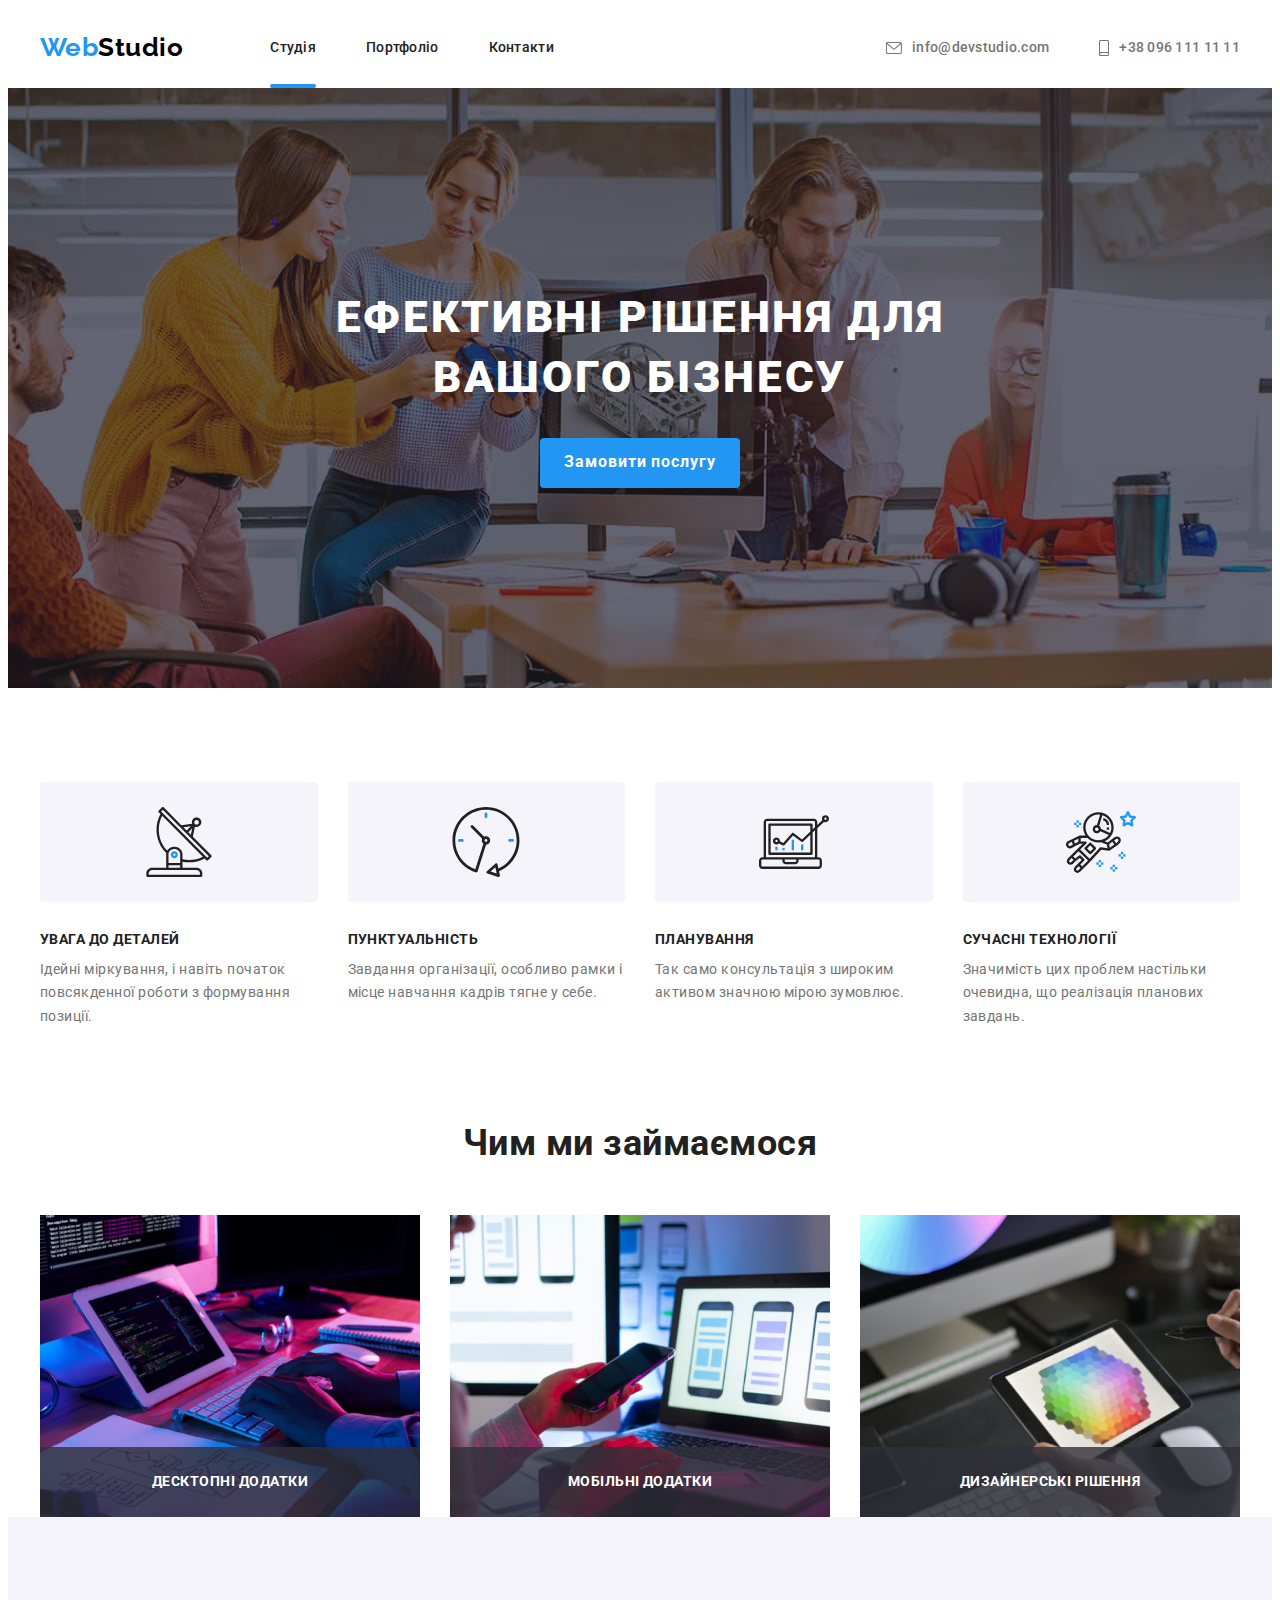
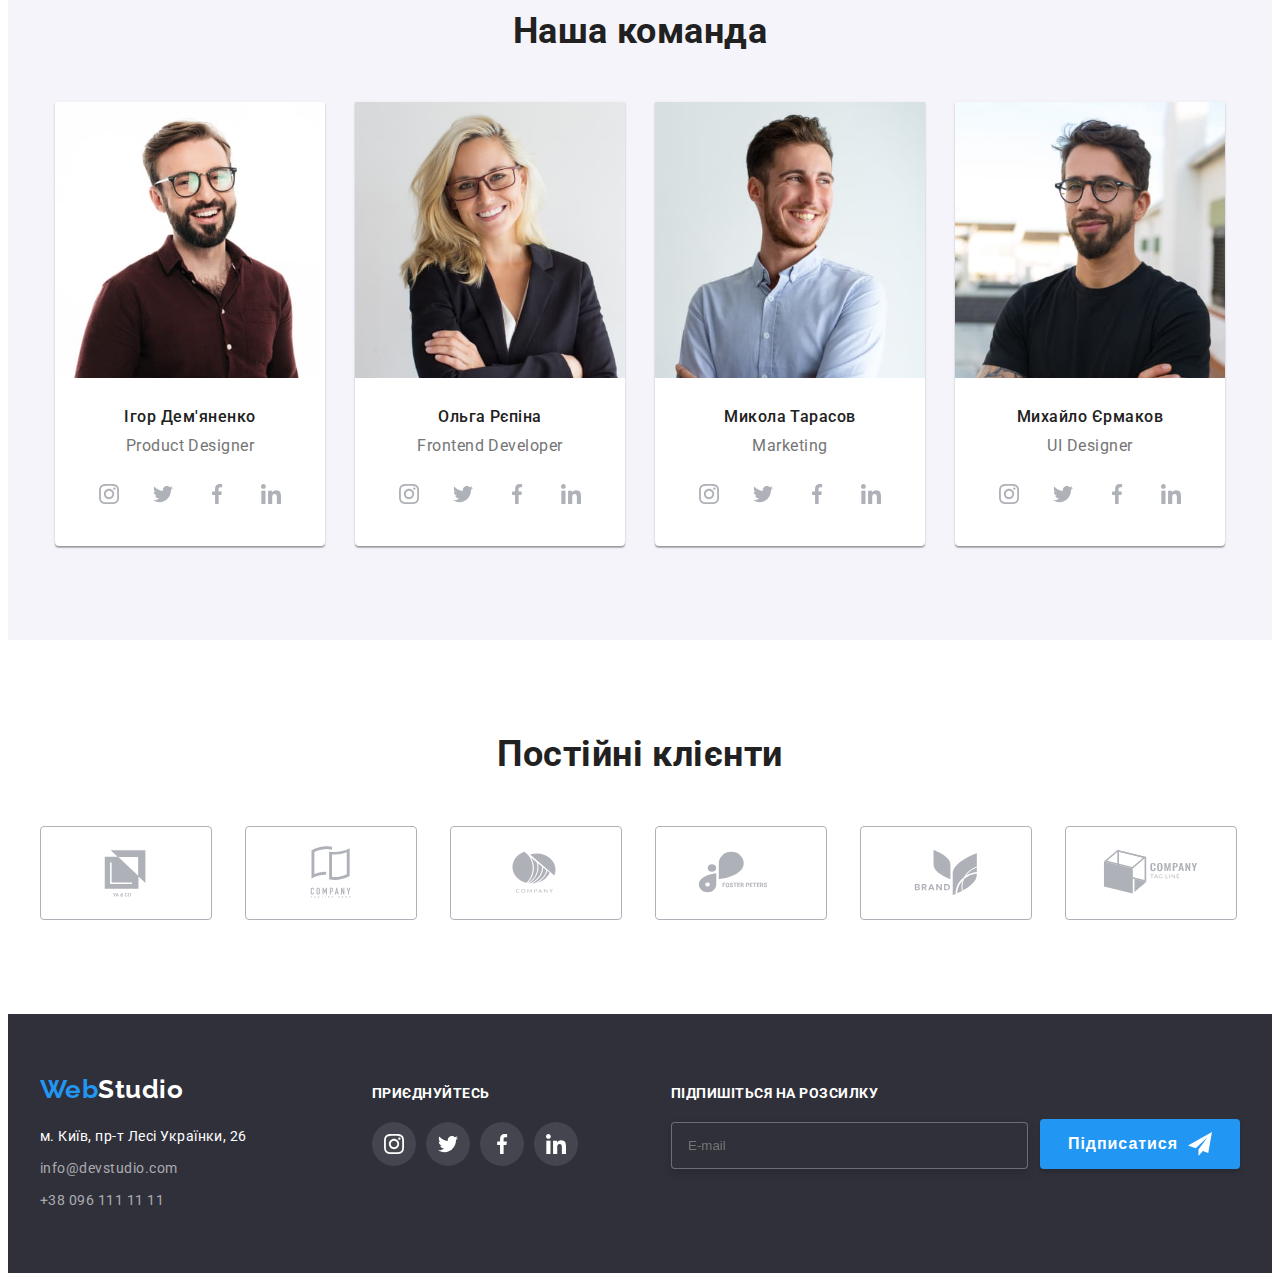
==== commit 2bc1e2c6: "fd" ====
--- a/index.html
+++ b/index.html
@@ -122,31 +122,35 @@
             <ul class="work-list">
                 <li class="work-list__item">
                     <div class="work-list__thumb">
-                        <img csrset="
+                        <img srcset="
                         ./imges/work/picone-370.jpg 370w,
                         ./imges/work/picone-740.jpg 740w
                         "
-                         src="./imges/work/picone-370.jpg" alt="написання коду на планшеті" class="photo">
+                         src="./imges/work/picone-370.jpg" alt="написання коду на планшеті"
+                         sizes="(min-width:1200px) 33vw, 33vw" class="photo">
                         <div class="work-list__overlay"><h3 class="work-list__title">Десктопні додатки</h3></div>
                     </div>
                 </li>
                 <li class="work-list__item">
                     <div class="work-list__thumb">
-                        <img csrset="
+                        <img srcset="
                         ./imges/work/pictwo-370.jpg 370w,
                         ./imges/work/pictwo-740.jpg 740w
                         "
-                        src="./imges/work/pictwo-370.jpg" alt="робота на лептопі" class="photo">
+                        src="./imges/work/pictwo-370.jpg" alt="робота на лептопі"
+                        sizes="(min-width:1200px) 33vw, 33vw" class="photo">
                     <div class="work-list__overlay"><h3 class="work-list__title">Мобільні додатки</h3></div>
                     </div>
                 </li>
                 <li class="work-list__item">
                     <div class="work-list__thumb">
-                        <img csrset="
+                        <img srcset="
                         ./imges/work/picthree-370.jpg 370w,
                         ./imges/work/picthree-740.jpg 740w
                         "
-                         src="./imges/work/picthree-370.jpg" alt="підбір кольорів за палитрою" class="photo">
+                         src="./imges/work/picthree-370.jpg" 
+                         alt="підбір кольорів за палитрою"
+                         sizes="(min-width:1200px) 33vw, 33vw" class="photo">
                         <div class="work-list__overlay"><h3 class="work-list__title">Дизайнерські рішення</h3></div>
                     </div>
                     </li>
@@ -159,7 +163,16 @@
             <h2 class="title">Наша команда</h2>
             <ul class="team-list">
                 <li class="team-list__item">
-                    <img src="./imges/igor.jpg" alt="фото Ігоря Дем'яненко" class="photo">
+                    <img srcset="./imges/igor/igor-270.jpg 270w,
+                    ./imges/igor/igor-354.jpg 354w,
+                    ./imges/igor/igor-450.jpg 450w,
+                    ./imges/igor/igor-540.jpg 540w,
+                    ./imges/igor/igor-708.jpg 708w,
+                    ./imges/igor/igor-900.jpg 900w
+                    "
+                    src="./imges/igor/igor-450.jpg"
+                    sizes="(min-width: 1200px) 33vw, (min-width: 768px) 50vw,(min-width: 450px) 100vw" 
+                    alt="фото Ігоря Дем'яненко" class="photo">
                     <div class="content-box">
                         <h3 class="content-box__title">Ігор Дем'яненко</h3>
                         <p lang="en" class="content content-box__content">Product Designer</p>
@@ -194,7 +207,16 @@
                     </div>
                 </li>
                 <li class="team-list__item">
-                    <img src="./imges/olga.jpg" alt="фото Ольги Рєпіної" class="photo">
+                    <img srcset="./imges/olga/olga-270.jpg 270w,
+                    ./imges/olga/olga-354.jpg 354w,
+                    ./imges/olga/olga-450.jpg 450w,
+                    ./imges/olga/olga-540.jpg 540w,
+                    ./imges/olga/olga-708.jpg 708w,
+                    ./imges/olga/olga-900.jpg 900w
+                    "
+                    src="./imges/olga/olga-450.jpg"
+                    sizes="(min-width: 1200px) 33vw, (min-width: 768px) 50vw,(min-width: 450px) 100vw" 
+                    alt="фото Ольги Рєпіної" class="photo">
                     <div class="content-box">
                         <h3 class="content-box__title">Ольга Рєпіна</h3>
                         <p lang="en" class="content content-box__content">Frontend Developer</p>
@@ -229,7 +251,16 @@
                         </div>
                 </li>
                 <li class="team-list__item">
-                    <img src="./imges/nikolay.jpg" alt="фото Миколи Тарасова" class="photo">
+                    <img srcset="./imges/nikolay/nikolay-270.jpg 270w,
+                    ./imges/nikolay/nikolay-354.jpg 354w,
+                    ./imges/nikolay/nikolay-450.jpg 450w,
+                    ./imges/nikolay/nikolay-540.jpg 540w,
+                    ./imges/nikolay/nikolay-708.jpg 708w,
+                    ./imges/nikolay/nikolay-900.jpg 900w
+                    "
+                    src="./imges/nikolay/nikolay-450.jpg"
+                    sizes="(min-width: 1200px) 33vw, (min-width: 768px) 50vw,(min-width: 450px) 100vw"
+                    alt="фото Миколи Тарасова" class="photo">
                     <div class="content-box">
                     <h3 class="content-box__title">Микола Тарасов</h3>
                     <p lang="en" class="content-box__content">Marketing</p>
@@ -264,7 +295,16 @@
                     </div>
                 </li>
                 <li class="team-list__item">
-                    <img src="./imges/mihail.jpg" alt="фото Михайла Єрмакова" class="photo">
+                    <img srcset="./imges/mihail/mihail-270.jpg 270w,
+                                ./imges/mihail/mihail-354.jpg 354w,
+                                ./imges/mihail/mihail-450.jpg 450w,
+                                ./imges/mihail/mihail-540.jpg 540w,
+                                ./imges/mihail/mihail-708.jpg 708w,
+                                ./imges/mihail/mihail-900.jpg 900w
+                                "
+                                src="./imges/mihail/mihail-450.jpg"
+                                sizes="(min-width: 1200px) 33vw, (min-width: 768px) 50vw,(min-width: 450px) 100vw"
+                                alt="фото Михайла Єрмакова" class="photo">
                     <div class="content-box">
                     <h3 class="content-box__title">Михайло Єрмаков</h3>
                     <p lang="en" class="content content-box__content">UI Designer</p>
--- a/css/main.min.css
+++ b/css/main.min.css
@@ -1 +1 @@
-.visually-hidden{position:absolute;white-space:nowrap;width:1px;height:1px;overflow:hidden;border:0;padding:0;clip:rect(0 0 0 0);-webkit-clip-path:inset(50%);clip-path:inset(50%);margin:-1px}body{color:#212121;font-family:"Roboto",sans-serif;letter-spacing:.03em;background-color:#fff}ul{list-style:none;margin:0;padding:0}a{text-decoration:none}h1,h2,h3,h4,h5,h6,p{margin:0;padding:0}img{display:block;max-width:100%;height:auto}.bordered-header{border-bottom:1px solid #ececec}.header__conteiner{display:-webkit-box;display:-ms-flexbox;display:flex;min-height:60px;-webkit-box-align:center;-ms-flex-align:center;align-items:center;-webkit-box-pack:justify;-ms-flex-pack:justify;justify-content:space-between}.menu{display:contents;padding:0;margin:0;list-style:none}.menu-toggle{height:40px;width:40px;display:-webkit-box;display:-ms-flexbox;display:flex;-webkit-box-align:center;-ms-flex-align:center;align-items:center;-webkit-box-pack:center;-ms-flex-pack:center;justify-content:center;margin:0;padding:0;background-color:rgba(0,0,0,0);cursor:pointer;border:none;outline:none}.menu-container .menu-toggle{position:absolute;top:10px;right:15px;display:-webkit-box;display:-ms-flexbox;display:flex;-webkit-box-pack:center;-ms-flex-pack:center;justify-content:center;-webkit-box-align:center;-ms-flex-align:center;align-items:center;fill:#212121}.menu-container{position:fixed;top:0;left:0;width:100vw;height:100vh;padding-left:40px;padding-right:40px;padding-top:48px;padding-bottom:48px;background-color:#fff;z-index:999;-webkit-transform:translateX(100%);transform:translateX(100%);-webkit-transition:-webkit-transform 250ms cubic-bezier(0.4, 0, 0.2, 1);transition:-webkit-transform 250ms cubic-bezier(0.4, 0, 0.2, 1);transition:transform 250ms cubic-bezier(0.4, 0, 0.2, 1);transition:transform 250ms cubic-bezier(0.4, 0, 0.2, 1), -webkit-transform 250ms cubic-bezier(0.4, 0, 0.2, 1)}.menu-container.is-open{-webkit-transform:translateX(0);transform:translateX(0)}.js-open-menu__icon{fill:#212121}.menu-toggle__icon{-webkit-transition:fill 250ms cubic-bezier(0.4, 0, 0.2, 1);transition:fill 250ms cubic-bezier(0.4, 0, 0.2, 1)}.menu-toggle__icon:focus,.menu-toggle__icon:hover{fill:#2196f3}.mobile-menu{display:-webkit-box;display:-ms-flexbox;display:flex;-webkit-box-orient:vertical;-webkit-box-direction:normal;-ms-flex-direction:column;flex-direction:column;padding:0;margin:0;list-style:none}.mob-navigation{display:-webkit-box;display:-ms-flexbox;display:flex;-webkit-box-flex:1;-ms-flex-positive:1;flex-grow:1;-webkit-box-orient:vertical;-webkit-box-direction:normal;-ms-flex-direction:column;flex-direction:column;font-style:normal;font-weight:500}.mob-navigation__link{display:block;font-size:40px;line-height:1.17;letter-spacing:.02em;color:#212121;-webkit-transition:color 250ms cubic-bezier(0.4, 0, 0.2, 1);transition:color 250ms cubic-bezier(0.4, 0, 0.2, 1)}.mob-navigation__link:focus,.mob-navigation__link:hover{color:#2196f3}.mob-navigation__item:not(:last-child){margin-bottom:32px}.mob-link-box{display:-webkit-box;display:-ms-flexbox;display:flex;-webkit-box-orient:vertical;-webkit-box-direction:normal;-ms-flex-direction:column;flex-direction:column;margin-top:50%}.mob-contacts{display:-webkit-box;display:-ms-flexbox;display:flex;-webkit-box-orient:vertical;-webkit-box-direction:normal;-ms-flex-direction:column;flex-direction:column}.mob-contacts__item:not(:last-child){margin-bottom:32px}.mob-contacts__link{font-weight:500;font-size:24px;line-height:1.16;letter-spacing:.02em;white-space:nowrap;color:#757575}.mob-contacts__link--first{font-weight:500;font-size:34px;line-height:1.17;white-space:nowrap;color:#2196f3}.follow-links-list{display:-webkit-box;display:-ms-flexbox;display:flex;margin-top:64px;-webkit-box-align:center;-ms-flex-align:center;align-items:center}.follow-links-list__item{display:-webkit-box;display:-ms-flexbox;display:flex;-ms-flex-preferred-size:calc((100% - 120px)/4);flex-basis:calc((100% - 120px)/4)}.follow-links-list__item:not(:last-child){margin-right:10px}.follow-links-list__item:not(:last-child)::after{content:"";display:block;margin-left:8px;width:1px;background-color:rgba(33,33,33,.2)}.follow-links-list__link{display:block;font-weight:500;font-size:18px;line-height:1.22;letter-spacing:.02em;color:#2196f3;white-space:nowrap}@media screen and (min-width: 768px){.menu-toggle{display:none}.nav-menu{display:-webkit-box;display:-ms-flexbox;display:flex}.header__logo{margin-right:87px}.navigation,.contacts{display:-webkit-box;display:-ms-flexbox;display:flex}.contacts{margin-left:auto;-webkit-box-orient:vertical;-webkit-box-direction:normal;-ms-flex-direction:column;flex-direction:column;margin-top:0;-webkit-box-pack:center;-ms-flex-pack:center;justify-content:center}.contacts__item:not(:last-child){margin-bottom:10px}.navigation__item{position:relative;margin-bottom:0}}.navigation__item:not(:last-child){margin-right:50px}.navigation__link{display:block;padding-top:32px;padding-bottom:32px;font-weight:500;font-size:14px;line-height:1.14;letter-spacing:.02em;color:#212121;-webkit-transition:color 250ms cubic-bezier(0.4, 0, 0.2, 1);transition:color 250ms cubic-bezier(0.4, 0, 0.2, 1)}.navigation__link::after{position:absolute;content:"";display:block;width:100%;height:4px;border-radius:2px;left:0;bottom:0;opacity:0;background-color:#2196f3}.navigation__link--current::after{content:"";display:block;opacity:1}.navigation__link:focus,.navigation__link:hover{color:#2196f3}.contacts__link{display:-webkit-box;display:-ms-flexbox;display:flex;-webkit-box-align:center;-ms-flex-align:center;align-items:center;font-weight:500;font-size:14px;line-height:1.14;letter-spacing:.02em;color:#757575;fill:#757575;-webkit-transition:color 250ms cubic-bezier(0.4, 0, 0.2, 1),fill 250ms cubic-bezier(0.4, 0, 0.2, 1);transition:color 250ms cubic-bezier(0.4, 0, 0.2, 1),fill 250ms cubic-bezier(0.4, 0, 0.2, 1)}.contacts__link:focus,.contacts__link:hover{color:#2196f3;fill:#2196f3}.contacts__icon{margin-right:10px}@media(max-width: 767px){.menu{display:none}}@media screen and (min-width: 1200px){.contacts{-webkit-box-orient:horizontal;-webkit-box-direction:normal;-ms-flex-direction:row;flex-direction:row}.contacts__item{margin-bottom:0px}.contacts__item:not(:last-child){margin-right:50px;margin-bottom:0}.contacts__link{padding-top:32px;padding-bottom:32px}}.logo{display:-webkit-box;display:-ms-flexbox;display:flex;font-family:"Raleway",sans-serif;font-style:normal;font-weight:700;font-size:24px;line-height:1.16;color:#000}.logo__accent{font-family:"Raleway",sans-serif;font-style:normal;font-weight:700;font-size:24px;line-height:1.16;color:#2196f3}@media screen and (min-width: 1200px){.logo{font-size:26px;line-height:1.2}.logo__accent{font-size:26px;line-height:1.2}}.title{font-weight:700;font-size:28px;line-height:1.17;text-align:center;color:#212121;margin-bottom:30px}@media screen and (min-width: 1200px){.title{font-size:36px;line-height:1.16;margin-bottom:50px}}.conteiner{-webkit-box-align:center;-ms-flex-align:center;align-items:center;width:450px;margin-right:auto;margin-left:auto;padding-left:15px;padding-right:15px}@media screen and (min-width: 768px){.conteiner{width:768px}}@media screen and (min-width: 1200px){.conteiner{width:1200px}}.section{padding-top:60px;padding-bottom:60px}.section--different-background{background-color:#f5f4fa}.section--no-padding-top{display:none}@media screen and (min-width: 1200px){.section{padding-top:94px;padding-bottom:94px}.section--no-padding-top{display:contents;padding-top:0}}.hero{background-color:#c4c4c4;text-align:center;max-width:1200px;height:100%;padding-top:118px;padding-bottom:118px;margin-left:auto;margin-right:auto;background-image:-webkit-gradient(linear, left top, right top, from(rgba(47, 48, 58, 0.4)), to(rgba(47, 48, 58, 0.4))),url(../imges/herobg.jpg);background-image:linear-gradient(to right, rgba(47, 48, 58, 0.4), rgba(47, 48, 58, 0.4)),url(../imges/herobg.jpg);background-repeat:no-repeat;background-size:cover;background-position:center}.hero-box{max-width:360px;margin-left:auto;margin-right:auto}.hero-box__title{margin-bottom:30px;font-weight:900;font-size:26px;line-height:1.61;text-align:center;letter-spacing:.06em;text-transform:uppercase;color:#fff}@media screen and (max-width: 479px){.hero-box__title{font-size:21px}}.hero-box__button{font-family:inherit;font-weight:700;font-size:16px;line-height:1.9;letter-spacing:.06em;width:200px;height:50px;border:0em;border-radius:4px;color:#fff;background:#2196f3;cursor:pointer;-webkit-transition:background 250ms cubic-bezier(0.4, 0, 0.2, 1),-webkit-box-shadow 250 ms cubic-bezier(0.4, 0, 0.2, 1);transition:background 250ms cubic-bezier(0.4, 0, 0.2, 1),-webkit-box-shadow 250 ms cubic-bezier(0.4, 0, 0.2, 1);transition:background 250ms cubic-bezier(0.4, 0, 0.2, 1),box-shadow 250 ms cubic-bezier(0.4, 0, 0.2, 1);transition:background 250ms cubic-bezier(0.4, 0, 0.2, 1),box-shadow 250 ms cubic-bezier(0.4, 0, 0.2, 1),-webkit-box-shadow 250 ms cubic-bezier(0.4, 0, 0.2, 1)}.hero-box__button:hover,.hero-box__button:focus{background:#188ce8;-webkit-box-shadow:0px 4px 4px rgba(0,0,0,.15);box-shadow:0px 4px 4px rgba(0,0,0,.15)}@media screen and (min-width: 1200px){.hero{max-width:1600px;padding-top:200px;padding-bottom:200px}.hero-box__title{font-size:44px;line-height:1.36}.hero-box{max-width:696px}}@media screen and (min-width: 786px){.hero{min-width:768px}}.principles__item:not(:last-child){margin-bottom:30px}.principles__thumb{display:-webkit-box;display:-ms-flexbox;display:flex;background-color:#f5f4fa;border-radius:4px;min-width:270px;min-height:120px;margin-bottom:30px;-webkit-box-pack:center;-ms-flex-pack:center;justify-content:center;-webkit-box-align:center;-ms-flex-align:center;align-items:center}.principles__title{margin-bottom:10px;font-weight:700;font-size:14px;line-height:1.14;text-align:center;text-transform:uppercase;color:#212121}.principles__content{font-weight:400;font-size:14px;line-height:1.7;color:#757575}@media screen and (min-width: 768px){.principles{display:-webkit-box;display:-ms-flexbox;display:flex;-ms-flex-wrap:wrap;flex-wrap:wrap;-webkit-box-pack:center;-ms-flex-pack:center;justify-content:center;gap:30px}.principles__title{text-align:start}.principles__item{-ms-flex-preferred-size:calc((100% - 30px)/2);flex-basis:calc((100% - 30px)/2)}.principles__item:not(:last-child){margin-bottom:0px}}@media screen and (min-width: 1200px){.principles{-webkit-box-pack:start;-ms-flex-pack:start;justify-content:start}.principles__item{-ms-flex-preferred-size:calc((100% - 90px)/4);flex-basis:calc((100% - 90px)/4)}}.work-list{display:-webkit-box;display:-ms-flexbox;display:flex;-webkit-box-pack:center;-ms-flex-pack:center;justify-content:center}.work-list__thumb{position:relative}.work-list__item:not(:last-child){margin-right:30px}.work-list__overlay{position:absolute;width:100%;height:70px;bottom:0%;left:0%;display:-webkit-box;display:-ms-flexbox;display:flex;-webkit-box-pack:center;-ms-flex-pack:center;justify-content:center;-webkit-box-align:center;-ms-flex-align:center;align-items:center;background-color:rgba(47,48,58,.8)}.work-list__title{margin:0;font-weight:700;font-size:14px;line-height:1.14;text-align:center;text-transform:uppercase;color:#fff}.team-list__item{background-color:#fff;-webkit-box-shadow:0px 1px 3px rgba(0,0,0,.12),0px 1px 1px rgba(0,0,0,.14),0px 2px 1px rgba(0,0,0,.2);box-shadow:0px 1px 3px rgba(0,0,0,.12),0px 1px 1px rgba(0,0,0,.14),0px 2px 1px rgba(0,0,0,.2);border-radius:0px 0px 4px 4px}.team-list__item:not(:last-child){margin-bottom:30px}.content-box{padding-top:30px;padding-bottom:30px;padding-left:32px;padding-right:32px}.content-box__title{margin-bottom:10px;font-weight:500;font-size:16px;line-height:1.18;text-align:center;color:#212121}.content-box__content{font-weight:400;font-size:16px;line-height:1.18;text-align:center;color:#757575;margin-bottom:16px}.social-list{display:-webkit-box;display:-ms-flexbox;display:flex;-webkit-box-align:center;-ms-flex-align:center;align-items:center;-webkit-box-pack:center;-ms-flex-pack:center;justify-content:center}.social-list__link{display:-webkit-box;display:-ms-flexbox;display:flex;-webkit-box-pack:center;-ms-flex-pack:center;justify-content:center;-webkit-box-align:center;-ms-flex-align:center;align-items:center;width:44px;height:44px;fill:#afb1b8;background-color:#fff;border-radius:50%;-webkit-transition:background-color 250ms cubic-bezier(0.4, 0, 0.2, 1),fill 250ms cubic-bezier(0.4, 0, 0.2, 1);transition:background-color 250ms cubic-bezier(0.4, 0, 0.2, 1),fill 250ms cubic-bezier(0.4, 0, 0.2, 1)}.social-list__link:hover,.social-list__link:focus{fill:#fff;background-color:#2196f3}.social-list__item:not(:last-child){margin-right:10px}@media screen and (min-width: 768px){.team-list{display:-webkit-box;display:-ms-flexbox;display:flex;-ms-flex-wrap:wrap;flex-wrap:wrap;gap:30px;-webkit-box-pack:center;-ms-flex-pack:center;justify-content:center}.team-list__item{-ms-flex-preferred-size:calc((100% - 30px)/2);flex-basis:calc((100% - 30px)/2)}.team-list__item:not(:last-child){margin-bottom:0}}@media screen and (min-width: 1200px){.team-list__item{-ms-flex-preferred-size:calc((100% - 120px)/4);flex-basis:calc((100% - 120px)/4)}}.clients-list{display:-webkit-box;display:-ms-flexbox;display:flex;-ms-flex-wrap:wrap;flex-wrap:wrap;-webkit-box-pack:center;-ms-flex-pack:center;justify-content:center;gap:30px}.clients-list__link{display:-webkit-box;display:-ms-flexbox;display:flex;-webkit-box-pack:center;-ms-flex-pack:center;justify-content:center;-webkit-box-align:center;-ms-flex-align:center;align-items:center;max-width:210px;height:92px;fill:#afb1b8;background-color:#fff;border:1px solid #afb1b8;border-radius:4px;-webkit-transition:fill 250ms cubic-bezier(0.4, 0, 0.2, 1),border-color 250ms cubic-bezier(0.4, 0, 0.2, 1);transition:fill 250ms cubic-bezier(0.4, 0, 0.2, 1),border-color 250ms cubic-bezier(0.4, 0, 0.2, 1)}.clients-list__link:hover,.clients-list__link:focus{fill:#2196f3;border-color:#2196f3}.clients-list__item{-ms-flex-preferred-size:calc((100% - 30px)/2);flex-basis:calc((100% - 30px)/2)}@media screen and (min-width: 768px){.clients-list__item{-ms-flex-preferred-size:calc((100% - 60px)/3);flex-basis:calc((100% - 60px)/3)}.clients-list__link{width:226px}}@media screen and (min-width: 1200px){.clients-list__item{-ms-flex-preferred-size:calc((100% - 150px)/6);flex-basis:calc((100% - 150px)/6)}.clients-list__link{width:170px}.clients-list{-ms-flex-wrap:nowrap;flex-wrap:nowrap;gap:30px}}.footer{background-color:#2f303a;padding-top:60px;padding-bottom:60px}.footer__logo{-webkit-box-pack:center;-ms-flex-pack:center;justify-content:center;color:#fff;margin-bottom:20px}.address-list{text-align:center;margin-bottom:60px}.address-list__item:not(:last-child){margin-bottom:8px}.address-list__link{font-style:normal;font-weight:400;font-size:14px;line-height:1.7}.address-list__link--map{color:#fff;-webkit-transition:color 250ms cubic-bezier(0.4, 0, 0.2, 1);transition:color 250ms cubic-bezier(0.4, 0, 0.2, 1)}.address-list__link--map:hover,.address-list__link--map:focus{color:#2196f3}.address-list__link--contact{color:rgba(255,255,255,.6);-webkit-transition:color 250ms cubic-bezier(0.4, 0, 0.2, 1);transition:color 250ms cubic-bezier(0.4, 0, 0.2, 1)}.address-list__link--contact:hover,.address-list__link--contact:focus{color:#2196f3}.social-linkbox{display:-webkit-box;display:-ms-flexbox;display:flex;-webkit-box-orient:vertical;-webkit-box-direction:normal;-ms-flex-direction:column;flex-direction:column;margin-bottom:60px}.social-linkbox__title{font-weight:700;font-size:14px;line-height:1.14;text-align:center;text-transform:uppercase;margin-bottom:20px;color:#fff}.social-invers{display:-webkit-box;display:-ms-flexbox;display:flex;-webkit-box-pack:center;-ms-flex-pack:center;justify-content:center}.social-invers__item:not(:last-child){margin-right:10px}.social-invers__link{display:-webkit-box;display:-ms-flexbox;display:flex;-webkit-box-pack:center;-ms-flex-pack:center;justify-content:center;-webkit-box-align:center;-ms-flex-align:center;align-items:center;width:44px;height:44px;fill:#fff;background-color:rgba(255,255,255,.1);border-radius:50%;-webkit-transition:background-color 250ms cubic-bezier(0.4, 0, 0.2, 1);transition:background-color 250ms cubic-bezier(0.4, 0, 0.2, 1)}.social-invers__link:hover,.social-invers__link:focus{background-color:#2196f3}.subscribe{display:-webkit-box;display:-ms-flexbox;display:flex;-webkit-box-pack:center;-ms-flex-pack:center;justify-content:center}.subscribe-form{display:-webkit-box;display:-ms-flexbox;display:flex;-webkit-box-orient:vertical;-webkit-box-direction:normal;-ms-flex-direction:column;flex-direction:column;min-width:450px;-webkit-box-align:center;-ms-flex-align:center;align-items:center}.subscribe-form__title{font-weight:700;font-size:14px;line-height:1.14;text-transform:uppercase;color:#fff;margin-bottom:20px}.subscribe-form__input{display:block;border:1px solid rgba(255,255,255,.3);-webkit-filter:drop-shadow(0px 4px 4px rgba(0, 0, 0, 0.15));filter:drop-shadow(0px 4px 4px rgba(0, 0, 0, 0.15));border-radius:4px;background-color:#2f303a;padding:15px 16px;color:#fff}.shell{display:-webkit-box;display:-ms-flexbox;display:flex;-webkit-box-orient:vertical;-webkit-box-direction:normal;-ms-flex-direction:column;flex-direction:column;width:calc(100% - 30px);margin-bottom:20px}.shell::-webkit-input-placeholder{color:rgba(255,255,255,.6)}.shell::-moz-placeholder{color:rgba(255,255,255,.6)}.shell:-ms-input-placeholder{color:rgba(255,255,255,.6)}.shell::-ms-input-placeholder{color:rgba(255,255,255,.6)}.shell::placeholder{color:rgba(255,255,255,.6)}.button{display:-webkit-box;display:-ms-flexbox;display:flex;-webkit-box-pack:center;-ms-flex-pack:center;justify-content:center;-webkit-box-align:center;-ms-flex-align:center;align-items:center;margin-left:auto;margin-right:auto;font-weight:700;font-size:16px;line-height:1.88;letter-spacing:.06em;color:#fff;width:200px;height:50px;background:#2196f3;-webkit-box-shadow:0px 4px 4px rgba(0,0,0,.15);box-shadow:0px 4px 4px rgba(0,0,0,.15);border:rgba(0,0,0,0);border-color:#2196f3;border-radius:4px;cursor:pointer}.button__icon{margin-left:10px}@media screen and (min-width: 1200px){.footer__logo{-webkit-box-pack:start;-ms-flex-pack:start;justify-content:start}.address-list{text-align:start;margin-bottom:0px}.social-linkbox{margin-bottom:0;margin-right:93px;-webkit-box-align:start;-ms-flex-align:start;align-items:start}.subscribe-form{-webkit-box-align:end;-ms-flex-align:end;align-items:end;-webkit-box-orient:horizontal;-webkit-box-direction:normal;-ms-flex-direction:row;flex-direction:row}.subscribe-form__title{text-align:left}.bottom{display:-webkit-box;display:-ms-flexbox;display:flex;-webkit-box-align:baseline;-ms-flex-align:baseline;align-items:baseline}.address-box{-webkit-box-flex:1;-ms-flex-positive:1;flex-grow:1}.shell{width:357px;margin-bottom:0;margin-right:12px}}.button-list{display:-webkit-box;display:-ms-flexbox;display:flex;-ms-flex-wrap:wrap;flex-wrap:wrap;margin-bottom:40px;max-width:326px}@media screen and (min-width: 768px){.button-list{-webkit-box-pack:center;-ms-flex-pack:center;justify-content:center;margin-bottom:30px;max-width:100%}}@media screen and (min-width: 1200px){.button-list{margin-bottom:50px}}.button-list__button{font-family:inherit;font-weight:500;font-size:16px;line-height:1.62;text-align:center;color:#212121;padding-left:22px;padding-right:22px;padding-top:6px;padding-bottom:6px;background-color:#f5f4fa;border-radius:4px;border:0em;cursor:pointer;-webkit-transition:background-color 250ms cubic-bezier(0.4, 0, 0.2, 1),color 250ms cubic-bezier(0.4, 0, 0.2, 1),-webkit-box-shadow 250ms cubic-bezier(0.4, 0, 0.2, 1);transition:background-color 250ms cubic-bezier(0.4, 0, 0.2, 1),color 250ms cubic-bezier(0.4, 0, 0.2, 1),-webkit-box-shadow 250ms cubic-bezier(0.4, 0, 0.2, 1);transition:background-color 250ms cubic-bezier(0.4, 0, 0.2, 1),color 250ms cubic-bezier(0.4, 0, 0.2, 1),box-shadow 250ms cubic-bezier(0.4, 0, 0.2, 1);transition:background-color 250ms cubic-bezier(0.4, 0, 0.2, 1),color 250ms cubic-bezier(0.4, 0, 0.2, 1),box-shadow 250ms cubic-bezier(0.4, 0, 0.2, 1),-webkit-box-shadow 250ms cubic-bezier(0.4, 0, 0.2, 1)}.button-list__button:focus,.button-list__button:hover{background-color:#2196f3;color:#fff;-webkit-box-shadow:0px 3px 1px rgba(0,0,0,.1),0px 1px 2px rgba(0,0,0,.08),0px 2px 2px rgba(0,0,0,.12);box-shadow:0px 3px 1px rgba(0,0,0,.1),0px 1px 2px rgba(0,0,0,.08),0px 2px 2px rgba(0,0,0,.12)}.button-list__item:not(:last-child){margin-right:8px;margin-bottom:15px}@media screen and (min-width: 768px){.button-list__item:not(:last-child){margin-bottom:0px}}.card-list__item{margin-bottom:30px;border-bottom:1px solid #eee;border-left:1px solid #eee;border-right:1px solid #eee}.card-list__link{display:block;cursor:default}.card-list__link:focus,.card-list__link:hover{-webkit-box-shadow:0px 1px 1px rgba(0,0,0,.12),0px 4px 4px rgba(0,0,0,.06),1px 4px 6px rgba(0,0,0,.16);box-shadow:0px 1px 1px rgba(0,0,0,.12),0px 4px 4px rgba(0,0,0,.06),1px 4px 6px rgba(0,0,0,.16)}.card-head{padding-left:24px;padding-right:24px;padding-bottom:20px;padding-top:20px}.card-head__title{margin-bottom:4px;text-align:start;font-weight:700;font-size:18px;line-height:2;letter-spacing:.06em;color:#212121}.card-head__content{font-weight:400;font-size:16px;line-height:1.87;color:#757575}.wrapper{position:relative;overflow:hidden}@media screen and (min-width: 768px){.card-list__item{-ms-flex-preferred-size:calc((100% - 30px)/2);flex-basis:calc((100% - 30px)/2);margin-bottom:0px}.card-list{display:-webkit-box;display:-ms-flexbox;display:flex;-ms-flex-wrap:wrap;flex-wrap:wrap;gap:30px}}@media screen and (min-width: 1200px){.card-list__item{-ms-flex-preferred-size:calc((100% - 60px)/3);flex-basis:calc((100% - 60px)/3)}}.card-overlay{position:absolute;display:block;width:100%;height:100%;top:0;left:0;-webkit-transform:translateY(101%);transform:translateY(101%);-webkit-transition:-webkit-transform 250ms cubic-bezier(0.4, 0, 0.2, 1);transition:-webkit-transform 250ms cubic-bezier(0.4, 0, 0.2, 1);transition:transform 250ms cubic-bezier(0.4, 0, 0.2, 1);transition:transform 250ms cubic-bezier(0.4, 0, 0.2, 1), -webkit-transform 250ms cubic-bezier(0.4, 0, 0.2, 1);padding-right:24px;padding-left:24px;padding-top:77px;padding-bottom:77px;background-color:rgba(33,150,243,.9)}.card-list__link:focus .card-overlay,.card-list__link:hover .card-overlay{-webkit-transform:translateY(0);transform:translateY(0)}.card-overlay__content{font-weight:400;font-size:18px;line-height:1.55;color:#fff}@media screen and (min-width: 1200px){.card-overlay{padding-top:63px;padding-bottom:63px}}.backdrop{position:fixed;top:0;left:0;width:100%;height:100%;background-color:rgba(0,0,0,.2);-webkit-transition:opacity 250ms cubic-bezier(0.4, 0, 0.2, 1);transition:opacity 250ms cubic-bezier(0.4, 0, 0.2, 1)}.backdrop.is-hidden{position:fixed;opacity:0;pointer-events:none}.backdrop.is-hidden .modal{-webkit-transform:translate(-50%, -10%);transform:translate(-50%, -10%)}.modal{position:absolute;top:50%;left:50%;-webkit-transform:translate(-50%, -50%);transform:translate(-50%, -50%);max-width:93vw;background-color:#fff;-webkit-box-shadow:0px 1px 3px rgba(0,0,0,.12),0px 1px 1px rgba(0,0,0,.14),0px 2px 1px rgba(0,0,0,.2);box-shadow:0px 1px 3px rgba(0,0,0,.12),0px 1px 1px rgba(0,0,0,.14),0px 2px 1px rgba(0,0,0,.2);border-radius:4px;-webkit-transition:-webkit-transform 250ms cubic-bezier(0.4, 0, 0.2, 1);transition:-webkit-transform 250ms cubic-bezier(0.4, 0, 0.2, 1);transition:transform 250ms cubic-bezier(0.4, 0, 0.2, 1);transition:transform 250ms cubic-bezier(0.4, 0, 0.2, 1), -webkit-transform 250ms cubic-bezier(0.4, 0, 0.2, 1)}@media screen and (min-width: 480px){.modal{min-width:450px}}@media screen and (min-width: 1200px){.modal{max-width:528px}}.close{position:absolute;top:8px;right:8px;display:-webkit-box;display:-ms-flexbox;display:flex;-webkit-box-pack:center;-ms-flex-pack:center;justify-content:center;-webkit-box-align:center;-ms-flex-align:center;align-items:center;width:30px;height:30px;fill:#000;background-color:#fff;border:1px solid rgba(0,0,0,.1);border-radius:50%;cursor:pointer;-webkit-transition:fill 250ms cubic-bezier(0.4, 0, 0.2, 1);transition:fill 250ms cubic-bezier(0.4, 0, 0.2, 1)}.close:focus,.close:hover{fill:#2196f3}.form{padding:40px}.form__head{display:-webkit-box;display:-ms-flexbox;display:flex;-webkit-box-pack:center;-ms-flex-pack:center;justify-content:center;font-weight:700;font-size:20px;line-height:1.5;text-align:center;letter-spacing:.03em;color:#212121}@media screen and (min-width: 1200px){.form__head{line-height:1.15}}.form-field{position:relative;display:-webkit-box;display:-ms-flexbox;display:flex;-webkit-box-orient:vertical;-webkit-box-direction:normal;-ms-flex-direction:column;flex-direction:column;margin-bottom:10px;font-size:12px;line-height:1.16;letter-spacing:.01em;color:#757575}.form-field__icon{position:absolute;left:12px;top:50%;-webkit-transition:fill 250ms cubic-bezier(0.4, 0, 0.2, 1);transition:fill 250ms cubic-bezier(0.4, 0, 0.2, 1)}.form-field:hover .form-field__icon,.form-field__input:focus+.form-field__icon{border-color:#2196f3;fill:#2196f3}.form-field__input{width:100%;height:40px;margin:0;padding-top:11px;padding-bottom:11px;padding-left:42px;padding-right:11px;border:1px solid rgba(33,33,33,.2);border-radius:4px;cursor:pointer;-webkit-transition:border-color 250ms cubic-bezier(0.4, 0, 0.2, 1);transition:border-color 250ms cubic-bezier(0.4, 0, 0.2, 1)}.form-field:hover .form-field__input,.form-field__input:focus{border-color:#2196f3;fill:#2196f3}.form-field label{margin-bottom:4px}.comment{margin-bottom:20px}.textarea-input{resize:none;border:1px solid rgba(33,33,33,.2);border-radius:4px;cursor:pointer;padding:11px}textarea::-webkit-input-placeholder{font-weight:400;font-size:12px;line-height:1.16;letter-spacing:.01em;color:rgba(117,117,117,.5)}textarea::-moz-placeholder{font-weight:400;font-size:12px;line-height:1.16;letter-spacing:.01em;color:rgba(117,117,117,.5)}textarea:-ms-input-placeholder{font-weight:400;font-size:12px;line-height:1.16;letter-spacing:.01em;color:rgba(117,117,117,.5)}textarea::-ms-input-placeholder{font-weight:400;font-size:12px;line-height:1.16;letter-spacing:.01em;color:rgba(117,117,117,.5)}textarea::placeholder{font-weight:400;font-size:12px;line-height:1.16;letter-spacing:.01em;color:rgba(117,117,117,.5)}.checkbox{position:relative;display:-webkit-box;display:-ms-flexbox;display:flex;-webkit-box-pack:center;-ms-flex-pack:center;justify-content:center;-webkit-box-align:center;-ms-flex-align:center;align-items:center;margin-bottom:30px}.checkbox__title{display:-webkit-box;display:-ms-flexbox;display:flex;-webkit-box-pack:center;-ms-flex-pack:center;justify-content:center;-webkit-box-align:center;-ms-flex-align:center;align-items:center;white-space:nowrap;text-align:center;font-weight:400;font-size:14px;line-height:1.16;padding:0px;color:#757575}@media screen and (max-width: 479px){.checkbox__title{font-size:smaller;font-weight:100;line-height:.2}}@media screen and (min-width: 1200px){.checkbox__title{line-height:1.7}}.checkbox__link{text-align:center;color:#2196f3;text-decoration:underline;white-space:nowrap}.checkbox__icon{display:-webkit-box;display:-ms-flexbox;display:flex;margin-right:8px;width:16px;height:15px;background-image:url(../imges/checkbox.svg);fill:#212121;-webkit-transition:background 250ms cubic-bezier(0.4, 0, 0.2, 1);transition:background 250ms cubic-bezier(0.4, 0, 0.2, 1)}.checkbox input:checked+.checkbox__icon{fill:#fff;background:#2196f3;background-image:url(../imges/check.svg);background-size:contain;background-origin:border-box;border-radius:2px}.checkbox input[type=checkbox]{position:absolute;white-space:nowrap;width:1px;height:1px;overflow:hidden;border:0;padding:0;clip:rect(0 0 0 0);-webkit-clip-path:inset(50%);clip-path:inset(50%);margin:-1px}.form-submit{display:block;-webkit-box-pack:center;-ms-flex-pack:center;justify-content:center}.form-submit__button{display:-webkit-box;display:-ms-flexbox;display:flex;margin-left:auto;margin-right:auto;width:200px;height:50px;-webkit-box-shadow:0px 4px 4px rgba(0,0,0,.15);box-shadow:0px 4px 4px rgba(0,0,0,.15);border-radius:4px;border-color:#2196f3;border:rgba(0,0,0,0);background:#2196f3;cursor:pointer;-webkit-box-align:center;-ms-flex-align:center;align-items:center;-webkit-box-pack:center;-ms-flex-pack:center;justify-content:center;letter-spacing:.06em;font-weight:700;font-size:16px;line-height:1.85;color:#fff;-webkit-transition:border-color 250ms cubic-bezier(0.4, 0, 0.2, 1),background 250ms cubic-bezier(0.4, 0, 0.2, 1);transition:border-color 250ms cubic-bezier(0.4, 0, 0.2, 1),background 250ms cubic-bezier(0.4, 0, 0.2, 1)}.form-submit__button:focus,.form-submit__button:hover{border-color:#188ce8;background:#188ce8}/*# sourceMappingURL=main.min.css.map */+.visually-hidden{position:absolute;white-space:nowrap;width:1px;height:1px;overflow:hidden;border:0;padding:0;clip:rect(0 0 0 0);-webkit-clip-path:inset(50%);clip-path:inset(50%);margin:-1px}body{color:#212121;font-family:"Roboto",sans-serif;letter-spacing:.03em;background-color:#fff}ul{list-style:none;margin:0;padding:0}a{text-decoration:none}h1,h2,h3,h4,h5,h6,p{margin:0;padding:0}img{display:block;max-width:100%;height:auto}.bordered-header{border-bottom:1px solid #ececec}.header__conteiner{display:-webkit-box;display:-ms-flexbox;display:flex;min-height:60px;-webkit-box-align:center;-ms-flex-align:center;align-items:center;-webkit-box-pack:justify;-ms-flex-pack:justify;justify-content:space-between}.menu{display:contents;padding:0;margin:0;list-style:none}.menu-toggle{height:40px;width:40px;display:-webkit-box;display:-ms-flexbox;display:flex;-webkit-box-align:center;-ms-flex-align:center;align-items:center;-webkit-box-pack:center;-ms-flex-pack:center;justify-content:center;margin:0;padding:0;background-color:rgba(0,0,0,0);cursor:pointer;border:none;outline:none}.menu-container .menu-toggle{position:absolute;top:10px;right:15px;display:-webkit-box;display:-ms-flexbox;display:flex;-webkit-box-pack:center;-ms-flex-pack:center;justify-content:center;-webkit-box-align:center;-ms-flex-align:center;align-items:center;fill:#212121}.menu-container{position:fixed;top:0;left:0;width:100vw;height:100vh;padding-left:40px;padding-right:40px;padding-top:48px;padding-bottom:48px;background-color:#fff;z-index:999;-webkit-transform:translateX(100%);transform:translateX(100%);-webkit-transition:-webkit-transform 250ms cubic-bezier(0.4, 0, 0.2, 1);transition:-webkit-transform 250ms cubic-bezier(0.4, 0, 0.2, 1);transition:transform 250ms cubic-bezier(0.4, 0, 0.2, 1);transition:transform 250ms cubic-bezier(0.4, 0, 0.2, 1), -webkit-transform 250ms cubic-bezier(0.4, 0, 0.2, 1)}.menu-container.is-open{-webkit-transform:translateX(0);transform:translateX(0)}.js-open-menu__icon{fill:#212121}.menu-toggle__icon{-webkit-transition:fill 250ms cubic-bezier(0.4, 0, 0.2, 1);transition:fill 250ms cubic-bezier(0.4, 0, 0.2, 1)}.menu-toggle__icon:focus,.menu-toggle__icon:hover{fill:#2196f3}.mobile-menu{display:-webkit-box;display:-ms-flexbox;display:flex;-webkit-box-orient:vertical;-webkit-box-direction:normal;-ms-flex-direction:column;flex-direction:column;padding:0;margin:0;list-style:none}.mob-navigation{display:-webkit-box;display:-ms-flexbox;display:flex;-webkit-box-flex:1;-ms-flex-positive:1;flex-grow:1;-webkit-box-orient:vertical;-webkit-box-direction:normal;-ms-flex-direction:column;flex-direction:column;font-style:normal;font-weight:500}.mob-navigation__link{display:block;font-size:40px;line-height:1.17;letter-spacing:.02em;color:#212121;-webkit-transition:color 250ms cubic-bezier(0.4, 0, 0.2, 1);transition:color 250ms cubic-bezier(0.4, 0, 0.2, 1)}.mob-navigation__link:focus,.mob-navigation__link:hover{color:#2196f3}.mob-navigation__item:not(:last-child){margin-bottom:32px}.mob-link-box{display:-webkit-box;display:-ms-flexbox;display:flex;-webkit-box-orient:vertical;-webkit-box-direction:normal;-ms-flex-direction:column;flex-direction:column;margin-top:50%}.mob-contacts{display:-webkit-box;display:-ms-flexbox;display:flex;-webkit-box-orient:vertical;-webkit-box-direction:normal;-ms-flex-direction:column;flex-direction:column}.mob-contacts__item:not(:last-child){margin-bottom:32px}.mob-contacts__link{font-weight:500;font-size:24px;line-height:1.16;letter-spacing:.02em;white-space:nowrap;color:#757575}.mob-contacts__link--first{font-weight:500;font-size:34px;line-height:1.17;white-space:nowrap;color:#2196f3}.follow-links-list{display:-webkit-box;display:-ms-flexbox;display:flex;margin-top:64px;-webkit-box-align:center;-ms-flex-align:center;align-items:center}.follow-links-list__item{display:-webkit-box;display:-ms-flexbox;display:flex;-ms-flex-preferred-size:calc((100% - 120px)/4);flex-basis:calc((100% - 120px)/4)}.follow-links-list__item:not(:last-child){margin-right:10px}.follow-links-list__item:not(:last-child)::after{content:"";display:block;margin-left:8px;width:1px;background-color:rgba(33,33,33,.2)}.follow-links-list__link{display:block;font-weight:500;font-size:18px;line-height:1.22;letter-spacing:.02em;color:#2196f3;white-space:nowrap}@media screen and (min-width: 768px){.menu-toggle{display:none}.nav-menu{display:-webkit-box;display:-ms-flexbox;display:flex}.header__logo{margin-right:87px}.navigation,.contacts{display:-webkit-box;display:-ms-flexbox;display:flex}.contacts{margin-left:auto;-webkit-box-orient:vertical;-webkit-box-direction:normal;-ms-flex-direction:column;flex-direction:column;margin-top:0;-webkit-box-pack:center;-ms-flex-pack:center;justify-content:center}.contacts__item:not(:last-child){margin-bottom:10px}.navigation__item{position:relative;margin-bottom:0}}.navigation__item:not(:last-child){margin-right:50px}.navigation__link{display:block;padding-top:32px;padding-bottom:32px;font-weight:500;font-size:14px;line-height:1.14;letter-spacing:.02em;color:#212121;-webkit-transition:color 250ms cubic-bezier(0.4, 0, 0.2, 1);transition:color 250ms cubic-bezier(0.4, 0, 0.2, 1)}.navigation__link::after{position:absolute;content:"";display:block;width:100%;height:4px;border-radius:2px;left:0;bottom:0;opacity:0;background-color:#2196f3}.navigation__link--current::after{content:"";display:block;opacity:1}.navigation__link:focus,.navigation__link:hover{color:#2196f3}.contacts__link{display:-webkit-box;display:-ms-flexbox;display:flex;-webkit-box-align:center;-ms-flex-align:center;align-items:center;font-weight:500;font-size:14px;line-height:1.14;letter-spacing:.02em;color:#757575;fill:#757575;-webkit-transition:color 250ms cubic-bezier(0.4, 0, 0.2, 1),fill 250ms cubic-bezier(0.4, 0, 0.2, 1);transition:color 250ms cubic-bezier(0.4, 0, 0.2, 1),fill 250ms cubic-bezier(0.4, 0, 0.2, 1)}.contacts__link:focus,.contacts__link:hover{color:#2196f3;fill:#2196f3}.contacts__icon{margin-right:10px}@media(max-width: 767px){.menu{display:none}}@media screen and (min-width: 1200px){.contacts{-webkit-box-orient:horizontal;-webkit-box-direction:normal;-ms-flex-direction:row;flex-direction:row}.contacts__item{margin-bottom:0px}.contacts__item:not(:last-child){margin-right:50px;margin-bottom:0}.contacts__link{padding-top:32px;padding-bottom:32px}}.logo{display:-webkit-box;display:-ms-flexbox;display:flex;font-family:"Raleway",sans-serif;font-style:normal;font-weight:700;font-size:24px;line-height:1.16;color:#000}.logo__accent{font-family:"Raleway",sans-serif;font-style:normal;font-weight:700;font-size:24px;line-height:1.16;color:#2196f3}@media screen and (min-width: 1200px){.logo{font-size:26px;line-height:1.2}.logo__accent{font-size:26px;line-height:1.2}}.title{font-weight:700;font-size:28px;line-height:1.17;text-align:center;color:#212121;margin-bottom:30px}@media screen and (min-width: 1200px){.title{font-size:36px;line-height:1.16;margin-bottom:50px}}.conteiner{-webkit-box-align:center;-ms-flex-align:center;align-items:center;width:480px;margin-right:auto;margin-left:auto;padding-left:15px;padding-right:15px}@media screen and (min-width: 768px){.conteiner{width:768px}}@media screen and (min-width: 1200px){.conteiner{width:1200px}}.section{padding-top:60px;padding-bottom:60px}.section--different-background{background-color:#f5f4fa}.section--no-padding-top{display:none}@media screen and (min-width: 1200px){.section{padding-top:94px;padding-bottom:94px}.section--no-padding-top{display:contents;padding-top:0}}.hero{background-color:#c4c4c4;text-align:center;max-width:1600px;height:100%;padding-top:118px;padding-bottom:118px;margin-left:auto;margin-right:auto;background-image:-webkit-gradient(linear, left top, right top, from(rgba(47, 48, 58, 0.4)), to(rgba(47, 48, 58, 0.4))),url(../imges/herobg.jpg);background-image:linear-gradient(to right, rgba(47, 48, 58, 0.4), rgba(47, 48, 58, 0.4)),url(../imges/herobg.jpg);background-repeat:no-repeat;background-size:cover;background-position:center}.hero-box{max-width:360px;margin-left:auto;margin-right:auto}.hero-box__title{margin-bottom:30px;font-weight:900;font-size:26px;line-height:1.61;text-align:center;letter-spacing:.06em;text-transform:uppercase;color:#fff}@media screen and (max-width: 479px){.hero-box__title{font-size:21px}}.hero-box__button{font-family:inherit;font-weight:700;font-size:16px;line-height:1.9;letter-spacing:.06em;width:200px;height:50px;border:0em;border-radius:4px;color:#fff;background:#2196f3;cursor:pointer;-webkit-transition:background 250ms cubic-bezier(0.4, 0, 0.2, 1),-webkit-box-shadow 250 ms cubic-bezier(0.4, 0, 0.2, 1);transition:background 250ms cubic-bezier(0.4, 0, 0.2, 1),-webkit-box-shadow 250 ms cubic-bezier(0.4, 0, 0.2, 1);transition:background 250ms cubic-bezier(0.4, 0, 0.2, 1),box-shadow 250 ms cubic-bezier(0.4, 0, 0.2, 1);transition:background 250ms cubic-bezier(0.4, 0, 0.2, 1),box-shadow 250 ms cubic-bezier(0.4, 0, 0.2, 1),-webkit-box-shadow 250 ms cubic-bezier(0.4, 0, 0.2, 1)}.hero-box__button:hover,.hero-box__button:focus{background:#188ce8;-webkit-box-shadow:0px 4px 4px rgba(0,0,0,.15);box-shadow:0px 4px 4px rgba(0,0,0,.15)}@media screen and (min-width: 1200px){.hero{padding-top:200px;padding-bottom:200px}.hero-box__title{font-size:44px;line-height:1.36}.hero-box{max-width:696px}}@media screen and (min-width: 786px){.hero{min-width:768px}}.principles__item:not(:last-child){margin-bottom:30px}.principles__thumb{display:-webkit-box;display:-ms-flexbox;display:flex;background-color:#f5f4fa;border-radius:4px;min-width:270px;min-height:120px;margin-bottom:30px;-webkit-box-pack:center;-ms-flex-pack:center;justify-content:center;-webkit-box-align:center;-ms-flex-align:center;align-items:center}.principles__title{margin-bottom:10px;font-weight:700;font-size:14px;line-height:1.14;text-align:center;text-transform:uppercase;color:#212121}.principles__content{font-weight:400;font-size:14px;line-height:1.7;color:#757575}@media screen and (min-width: 768px){.principles{display:-webkit-box;display:-ms-flexbox;display:flex;-ms-flex-wrap:wrap;flex-wrap:wrap;-webkit-box-pack:center;-ms-flex-pack:center;justify-content:center;gap:30px}.principles__title{text-align:start}.principles__item{-ms-flex-preferred-size:calc((100% - 30px)/2);flex-basis:calc((100% - 30px)/2)}.principles__item:not(:last-child){margin-bottom:0px}}@media screen and (min-width: 1200px){.principles{-webkit-box-pack:start;-ms-flex-pack:start;justify-content:start}.principles__item{-ms-flex-preferred-size:calc((100% - 90px)/4);flex-basis:calc((100% - 90px)/4)}}.work-list{display:-webkit-box;display:-ms-flexbox;display:flex;-webkit-box-pack:center;-ms-flex-pack:center;justify-content:center}.work-list__thumb{position:relative}.work-list__item:not(:last-child){margin-right:30px}.work-list__overlay{position:absolute;width:100%;height:70px;bottom:0%;left:0%;display:-webkit-box;display:-ms-flexbox;display:flex;-webkit-box-pack:center;-ms-flex-pack:center;justify-content:center;-webkit-box-align:center;-ms-flex-align:center;align-items:center;background-color:rgba(47,48,58,.8)}.work-list__title{margin:0;font-weight:700;font-size:14px;line-height:1.14;text-align:center;text-transform:uppercase;color:#fff}.team-list__item{background-color:#fff;-webkit-box-shadow:0px 1px 3px rgba(0,0,0,.12),0px 1px 1px rgba(0,0,0,.14),0px 2px 1px rgba(0,0,0,.2);box-shadow:0px 1px 3px rgba(0,0,0,.12),0px 1px 1px rgba(0,0,0,.14),0px 2px 1px rgba(0,0,0,.2);border-radius:0px 0px 4px 4px}.team-list__item:not(:last-child){margin-bottom:30px}.content-box{padding-top:30px;padding-bottom:30px;padding-left:32px;padding-right:32px}.content-box__title{margin-bottom:10px;font-weight:500;font-size:16px;line-height:1.18;text-align:center;color:#212121}.content-box__content{font-weight:400;font-size:16px;line-height:1.18;text-align:center;color:#757575;margin-bottom:16px}.social-list{display:-webkit-box;display:-ms-flexbox;display:flex;-webkit-box-align:center;-ms-flex-align:center;align-items:center;-webkit-box-pack:center;-ms-flex-pack:center;justify-content:center}.social-list__link{display:-webkit-box;display:-ms-flexbox;display:flex;-webkit-box-pack:center;-ms-flex-pack:center;justify-content:center;-webkit-box-align:center;-ms-flex-align:center;align-items:center;width:44px;height:44px;fill:#afb1b8;background-color:#fff;border-radius:50%;-webkit-transition:background-color 250ms cubic-bezier(0.4, 0, 0.2, 1),fill 250ms cubic-bezier(0.4, 0, 0.2, 1);transition:background-color 250ms cubic-bezier(0.4, 0, 0.2, 1),fill 250ms cubic-bezier(0.4, 0, 0.2, 1)}.social-list__link:hover,.social-list__link:focus{fill:#fff;background-color:#2196f3}.social-list__item:not(:last-child){margin-right:10px}@media screen and (min-width: 768px){.team-list{display:-webkit-box;display:-ms-flexbox;display:flex;-ms-flex-wrap:wrap;flex-wrap:wrap;gap:30px;-webkit-box-pack:center;-ms-flex-pack:center;justify-content:center}.team-list__item{-ms-flex-preferred-size:calc((100% - 30px)/2);flex-basis:calc((100% - 30px)/2)}.team-list__item:not(:last-child){margin-bottom:0}}@media screen and (min-width: 1200px){.team-list__item{-ms-flex-preferred-size:calc((100% - 120px)/4);flex-basis:calc((100% - 120px)/4)}}.clients-list{display:-webkit-box;display:-ms-flexbox;display:flex;-ms-flex-wrap:wrap;flex-wrap:wrap;-webkit-box-pack:center;-ms-flex-pack:center;justify-content:center;gap:30px}.clients-list__link{display:-webkit-box;display:-ms-flexbox;display:flex;-webkit-box-pack:center;-ms-flex-pack:center;justify-content:center;-webkit-box-align:center;-ms-flex-align:center;align-items:center;max-width:210px;height:92px;fill:#afb1b8;background-color:#fff;border:1px solid #afb1b8;border-radius:4px;-webkit-transition:fill 250ms cubic-bezier(0.4, 0, 0.2, 1),border-color 250ms cubic-bezier(0.4, 0, 0.2, 1);transition:fill 250ms cubic-bezier(0.4, 0, 0.2, 1),border-color 250ms cubic-bezier(0.4, 0, 0.2, 1)}.clients-list__link:hover,.clients-list__link:focus{fill:#2196f3;border-color:#2196f3}.clients-list__item{-ms-flex-preferred-size:calc((100% - 30px)/2);flex-basis:calc((100% - 30px)/2)}@media screen and (min-width: 768px){.clients-list__item{-ms-flex-preferred-size:calc((100% - 60px)/3);flex-basis:calc((100% - 60px)/3)}.clients-list__link{width:226px}}@media screen and (min-width: 1200px){.clients-list__item{-ms-flex-preferred-size:calc((100% - 150px)/6);flex-basis:calc((100% - 150px)/6)}.clients-list__link{width:170px}.clients-list{-ms-flex-wrap:nowrap;flex-wrap:nowrap;gap:30px}}.footer{background-color:#2f303a;padding-top:60px;padding-bottom:60px}.footer__logo{-webkit-box-pack:center;-ms-flex-pack:center;justify-content:center;color:#fff;margin-bottom:20px}.address-list{text-align:center;margin-bottom:60px}.address-list__item:not(:last-child){margin-bottom:8px}.address-list__link{font-style:normal;font-weight:400;font-size:14px;line-height:1.7}.address-list__link--map{color:#fff;-webkit-transition:color 250ms cubic-bezier(0.4, 0, 0.2, 1);transition:color 250ms cubic-bezier(0.4, 0, 0.2, 1)}.address-list__link--map:hover,.address-list__link--map:focus{color:#2196f3}.address-list__link--contact{color:rgba(255,255,255,.6);-webkit-transition:color 250ms cubic-bezier(0.4, 0, 0.2, 1);transition:color 250ms cubic-bezier(0.4, 0, 0.2, 1)}.address-list__link--contact:hover,.address-list__link--contact:focus{color:#2196f3}.social-linkbox{display:-webkit-box;display:-ms-flexbox;display:flex;-webkit-box-orient:vertical;-webkit-box-direction:normal;-ms-flex-direction:column;flex-direction:column;margin-bottom:60px}.social-linkbox__title{font-weight:700;font-size:14px;line-height:1.14;text-align:center;text-transform:uppercase;margin-bottom:20px;color:#fff}.social-invers{display:-webkit-box;display:-ms-flexbox;display:flex;-webkit-box-pack:center;-ms-flex-pack:center;justify-content:center}.social-invers__item:not(:last-child){margin-right:10px}.social-invers__link{display:-webkit-box;display:-ms-flexbox;display:flex;-webkit-box-pack:center;-ms-flex-pack:center;justify-content:center;-webkit-box-align:center;-ms-flex-align:center;align-items:center;width:44px;height:44px;fill:#fff;background-color:rgba(255,255,255,.1);border-radius:50%;-webkit-transition:background-color 250ms cubic-bezier(0.4, 0, 0.2, 1);transition:background-color 250ms cubic-bezier(0.4, 0, 0.2, 1)}.social-invers__link:hover,.social-invers__link:focus{background-color:#2196f3}.subscribe{display:-webkit-box;display:-ms-flexbox;display:flex;-webkit-box-pack:center;-ms-flex-pack:center;justify-content:center}.subscribe-form{display:-webkit-box;display:-ms-flexbox;display:flex;-webkit-box-orient:vertical;-webkit-box-direction:normal;-ms-flex-direction:column;flex-direction:column;min-width:450px;-webkit-box-align:center;-ms-flex-align:center;align-items:center}.subscribe-form__title{font-weight:700;font-size:14px;line-height:1.14;text-transform:uppercase;color:#fff;margin-bottom:20px}.subscribe-form__input{display:block;border:1px solid rgba(255,255,255,.3);-webkit-filter:drop-shadow(0px 4px 4px rgba(0, 0, 0, 0.15));filter:drop-shadow(0px 4px 4px rgba(0, 0, 0, 0.15));border-radius:4px;background-color:#2f303a;padding:15px 16px;color:#fff}.shell{display:-webkit-box;display:-ms-flexbox;display:flex;-webkit-box-orient:vertical;-webkit-box-direction:normal;-ms-flex-direction:column;flex-direction:column;width:calc(100% - 30px);margin-bottom:20px}.shell::-webkit-input-placeholder{color:rgba(255,255,255,.6)}.shell::-moz-placeholder{color:rgba(255,255,255,.6)}.shell:-ms-input-placeholder{color:rgba(255,255,255,.6)}.shell::-ms-input-placeholder{color:rgba(255,255,255,.6)}.shell::placeholder{color:rgba(255,255,255,.6)}.button{display:-webkit-box;display:-ms-flexbox;display:flex;-webkit-box-pack:center;-ms-flex-pack:center;justify-content:center;-webkit-box-align:center;-ms-flex-align:center;align-items:center;margin-left:auto;margin-right:auto;font-weight:700;font-size:16px;line-height:1.88;letter-spacing:.06em;color:#fff;width:200px;height:50px;background:#2196f3;-webkit-box-shadow:0px 4px 4px rgba(0,0,0,.15);box-shadow:0px 4px 4px rgba(0,0,0,.15);border:rgba(0,0,0,0);border-color:#2196f3;border-radius:4px;cursor:pointer}.button__icon{margin-left:10px}@media screen and (min-width: 1200px){.footer__logo{-webkit-box-pack:start;-ms-flex-pack:start;justify-content:start}.address-list{text-align:start;margin-bottom:0px}.social-linkbox{margin-bottom:0;margin-right:93px;-webkit-box-align:start;-ms-flex-align:start;align-items:start}.subscribe-form{-webkit-box-align:end;-ms-flex-align:end;align-items:end;-webkit-box-orient:horizontal;-webkit-box-direction:normal;-ms-flex-direction:row;flex-direction:row}.subscribe-form__title{text-align:left}.bottom{display:-webkit-box;display:-ms-flexbox;display:flex;-webkit-box-align:baseline;-ms-flex-align:baseline;align-items:baseline}.address-box{-webkit-box-flex:1;-ms-flex-positive:1;flex-grow:1}.shell{width:357px;margin-bottom:0;margin-right:12px}}.button-list{display:-webkit-box;display:-ms-flexbox;display:flex;-ms-flex-wrap:wrap;flex-wrap:wrap;margin-bottom:40px;max-width:326px}@media screen and (min-width: 768px){.button-list{-webkit-box-pack:center;-ms-flex-pack:center;justify-content:center;margin-bottom:30px;max-width:100%}}@media screen and (min-width: 1200px){.button-list{margin-bottom:50px}}.button-list__button{font-family:inherit;font-weight:500;font-size:16px;line-height:1.62;text-align:center;color:#212121;padding-left:22px;padding-right:22px;padding-top:6px;padding-bottom:6px;background-color:#f5f4fa;border-radius:4px;border:0em;cursor:pointer;-webkit-transition:background-color 250ms cubic-bezier(0.4, 0, 0.2, 1),color 250ms cubic-bezier(0.4, 0, 0.2, 1),-webkit-box-shadow 250ms cubic-bezier(0.4, 0, 0.2, 1);transition:background-color 250ms cubic-bezier(0.4, 0, 0.2, 1),color 250ms cubic-bezier(0.4, 0, 0.2, 1),-webkit-box-shadow 250ms cubic-bezier(0.4, 0, 0.2, 1);transition:background-color 250ms cubic-bezier(0.4, 0, 0.2, 1),color 250ms cubic-bezier(0.4, 0, 0.2, 1),box-shadow 250ms cubic-bezier(0.4, 0, 0.2, 1);transition:background-color 250ms cubic-bezier(0.4, 0, 0.2, 1),color 250ms cubic-bezier(0.4, 0, 0.2, 1),box-shadow 250ms cubic-bezier(0.4, 0, 0.2, 1),-webkit-box-shadow 250ms cubic-bezier(0.4, 0, 0.2, 1)}.button-list__button:focus,.button-list__button:hover{background-color:#2196f3;color:#fff;-webkit-box-shadow:0px 3px 1px rgba(0,0,0,.1),0px 1px 2px rgba(0,0,0,.08),0px 2px 2px rgba(0,0,0,.12);box-shadow:0px 3px 1px rgba(0,0,0,.1),0px 1px 2px rgba(0,0,0,.08),0px 2px 2px rgba(0,0,0,.12)}.button-list__item:not(:last-child){margin-right:8px;margin-bottom:15px}@media screen and (min-width: 768px){.button-list__item:not(:last-child){margin-bottom:0px}}.card-list__item{margin-bottom:30px;border-bottom:1px solid #eee;border-left:1px solid #eee;border-right:1px solid #eee}.card-list__link{display:block;cursor:default}.card-list__link:focus,.card-list__link:hover{-webkit-box-shadow:0px 1px 1px rgba(0,0,0,.12),0px 4px 4px rgba(0,0,0,.06),1px 4px 6px rgba(0,0,0,.16);box-shadow:0px 1px 1px rgba(0,0,0,.12),0px 4px 4px rgba(0,0,0,.06),1px 4px 6px rgba(0,0,0,.16)}.card-head{padding-left:24px;padding-right:24px;padding-bottom:20px;padding-top:20px}.card-head__title{margin-bottom:4px;text-align:start;font-weight:700;font-size:18px;line-height:2;letter-spacing:.06em;color:#212121}.card-head__content{font-weight:400;font-size:16px;line-height:1.87;color:#757575}.wrapper{position:relative;overflow:hidden}@media screen and (min-width: 768px){.card-list__item{-ms-flex-preferred-size:calc((100% - 30px)/2);flex-basis:calc((100% - 30px)/2);margin-bottom:0px}.card-list{display:-webkit-box;display:-ms-flexbox;display:flex;-ms-flex-wrap:wrap;flex-wrap:wrap;gap:30px}}@media screen and (min-width: 1200px){.card-list__item{-ms-flex-preferred-size:calc((100% - 60px)/3);flex-basis:calc((100% - 60px)/3)}}.card-overlay{position:absolute;display:-webkit-box;display:-ms-flexbox;display:flex;width:100%;height:100%;top:0;left:0;-webkit-transform:translateY(101%);transform:translateY(101%);-webkit-transition:-webkit-transform 250ms cubic-bezier(0.4, 0, 0.2, 1);transition:-webkit-transform 250ms cubic-bezier(0.4, 0, 0.2, 1);transition:transform 250ms cubic-bezier(0.4, 0, 0.2, 1);transition:transform 250ms cubic-bezier(0.4, 0, 0.2, 1), -webkit-transform 250ms cubic-bezier(0.4, 0, 0.2, 1);padding-right:24px;padding-left:24px;padding-top:77px;padding-bottom:77px;background-color:rgba(33,150,243,.9)}.card-list__link:focus .card-overlay,.card-list__link:hover .card-overlay{-webkit-transform:translateY(0);transform:translateY(0)}.card-overlay__content{max-width:100%;font-weight:400;font-size:18px;line-height:1.55;color:#fff}@media screen and (min-width: 768px){.card-overlay{padding-top:49px}}@media screen and (min-width: 1200px){.card-overlay{padding-top:63px;padding-bottom:63px}}.backdrop{position:fixed;top:0;left:0;width:100%;height:100%;background-color:rgba(0,0,0,.2);-webkit-transition:opacity 250ms cubic-bezier(0.4, 0, 0.2, 1);transition:opacity 250ms cubic-bezier(0.4, 0, 0.2, 1)}.backdrop.is-hidden{position:fixed;opacity:0;pointer-events:none}.backdrop.is-hidden .modal{-webkit-transform:translate(-50%, -10%);transform:translate(-50%, -10%)}.modal{position:absolute;top:50%;left:50%;-webkit-transform:translate(-50%, -50%);transform:translate(-50%, -50%);max-width:93vw;background-color:#fff;-webkit-box-shadow:0px 1px 3px rgba(0,0,0,.12),0px 1px 1px rgba(0,0,0,.14),0px 2px 1px rgba(0,0,0,.2);box-shadow:0px 1px 3px rgba(0,0,0,.12),0px 1px 1px rgba(0,0,0,.14),0px 2px 1px rgba(0,0,0,.2);border-radius:4px;-webkit-transition:-webkit-transform 250ms cubic-bezier(0.4, 0, 0.2, 1);transition:-webkit-transform 250ms cubic-bezier(0.4, 0, 0.2, 1);transition:transform 250ms cubic-bezier(0.4, 0, 0.2, 1);transition:transform 250ms cubic-bezier(0.4, 0, 0.2, 1), -webkit-transform 250ms cubic-bezier(0.4, 0, 0.2, 1)}@media screen and (min-width: 480px){.modal{min-width:450px}}@media screen and (min-width: 1200px){.modal{max-width:528px}}.close{position:absolute;top:8px;right:8px;display:-webkit-box;display:-ms-flexbox;display:flex;-webkit-box-pack:center;-ms-flex-pack:center;justify-content:center;-webkit-box-align:center;-ms-flex-align:center;align-items:center;width:30px;height:30px;fill:#000;background-color:#fff;border:1px solid rgba(0,0,0,.1);border-radius:50%;cursor:pointer;-webkit-transition:fill 250ms cubic-bezier(0.4, 0, 0.2, 1);transition:fill 250ms cubic-bezier(0.4, 0, 0.2, 1)}.close:focus,.close:hover{fill:#2196f3}.form{padding:40px}.form__head{display:-webkit-box;display:-ms-flexbox;display:flex;-webkit-box-pack:center;-ms-flex-pack:center;justify-content:center;font-weight:700;font-size:20px;line-height:1.5;text-align:center;letter-spacing:.03em;color:#212121}@media screen and (min-width: 1200px){.form__head{line-height:1.15}}.form-field{position:relative;display:-webkit-box;display:-ms-flexbox;display:flex;-webkit-box-orient:vertical;-webkit-box-direction:normal;-ms-flex-direction:column;flex-direction:column;margin-bottom:10px;font-size:12px;line-height:1.16;letter-spacing:.01em;color:#757575}.form-field__icon{position:absolute;left:12px;top:50%;-webkit-transition:fill 250ms cubic-bezier(0.4, 0, 0.2, 1);transition:fill 250ms cubic-bezier(0.4, 0, 0.2, 1)}.form-field:hover .form-field__icon,.form-field__input:focus+.form-field__icon{border-color:#2196f3;fill:#2196f3}.form-field__input{width:100%;height:40px;margin:0;padding-top:11px;padding-bottom:11px;padding-left:42px;padding-right:11px;border:1px solid rgba(33,33,33,.2);border-radius:4px;cursor:pointer;-webkit-transition:border-color 250ms cubic-bezier(0.4, 0, 0.2, 1);transition:border-color 250ms cubic-bezier(0.4, 0, 0.2, 1)}.form-field:hover .form-field__input,.form-field__input:focus{border-color:#2196f3;fill:#2196f3}.form-field label{margin-bottom:4px}.comment{margin-bottom:20px}.textarea-input{resize:none;border:1px solid rgba(33,33,33,.2);border-radius:4px;cursor:pointer;padding:11px}textarea::-webkit-input-placeholder{font-weight:400;font-size:12px;line-height:1.16;letter-spacing:.01em;color:rgba(117,117,117,.5)}textarea::-moz-placeholder{font-weight:400;font-size:12px;line-height:1.16;letter-spacing:.01em;color:rgba(117,117,117,.5)}textarea:-ms-input-placeholder{font-weight:400;font-size:12px;line-height:1.16;letter-spacing:.01em;color:rgba(117,117,117,.5)}textarea::-ms-input-placeholder{font-weight:400;font-size:12px;line-height:1.16;letter-spacing:.01em;color:rgba(117,117,117,.5)}textarea::placeholder{font-weight:400;font-size:12px;line-height:1.16;letter-spacing:.01em;color:rgba(117,117,117,.5)}.checkbox{position:relative;display:-webkit-box;display:-ms-flexbox;display:flex;-webkit-box-pack:center;-ms-flex-pack:center;justify-content:center;-webkit-box-align:center;-ms-flex-align:center;align-items:center;margin-bottom:30px}.checkbox__title{display:-webkit-box;display:-ms-flexbox;display:flex;-webkit-box-pack:center;-ms-flex-pack:center;justify-content:center;-webkit-box-align:center;-ms-flex-align:center;align-items:center;white-space:nowrap;text-align:center;font-weight:400;font-size:14px;line-height:1.16;padding:0px;color:#757575}@media screen and (max-width: 479px){.checkbox__title{font-size:smaller;font-weight:100;line-height:.2}}@media screen and (min-width: 1200px){.checkbox__title{line-height:1.7}}.checkbox__link{text-align:center;color:#2196f3;text-decoration:underline;white-space:nowrap}.checkbox__icon{display:-webkit-box;display:-ms-flexbox;display:flex;margin-right:8px;width:16px;height:15px;background-image:url(../imges/checkbox.svg);fill:#212121;-webkit-transition:background 250ms cubic-bezier(0.4, 0, 0.2, 1);transition:background 250ms cubic-bezier(0.4, 0, 0.2, 1)}.checkbox input:checked+.checkbox__icon{fill:#fff;background:#2196f3;background-image:url(../imges/check.svg);background-size:contain;background-origin:border-box;border-radius:2px}.checkbox input[type=checkbox]{position:absolute;white-space:nowrap;width:1px;height:1px;overflow:hidden;border:0;padding:0;clip:rect(0 0 0 0);-webkit-clip-path:inset(50%);clip-path:inset(50%);margin:-1px}.form-submit{display:block;-webkit-box-pack:center;-ms-flex-pack:center;justify-content:center}.form-submit__button{display:-webkit-box;display:-ms-flexbox;display:flex;margin-left:auto;margin-right:auto;width:200px;height:50px;-webkit-box-shadow:0px 4px 4px rgba(0,0,0,.15);box-shadow:0px 4px 4px rgba(0,0,0,.15);border-radius:4px;border-color:#2196f3;border:rgba(0,0,0,0);background:#2196f3;cursor:pointer;-webkit-box-align:center;-ms-flex-align:center;align-items:center;-webkit-box-pack:center;-ms-flex-pack:center;justify-content:center;letter-spacing:.06em;font-weight:700;font-size:16px;line-height:1.85;color:#fff;-webkit-transition:border-color 250ms cubic-bezier(0.4, 0, 0.2, 1),background 250ms cubic-bezier(0.4, 0, 0.2, 1);transition:border-color 250ms cubic-bezier(0.4, 0, 0.2, 1),background 250ms cubic-bezier(0.4, 0, 0.2, 1)}.form-submit__button:focus,.form-submit__button:hover{border-color:#188ce8;background:#188ce8}/*# sourceMappingURL=main.min.css.map */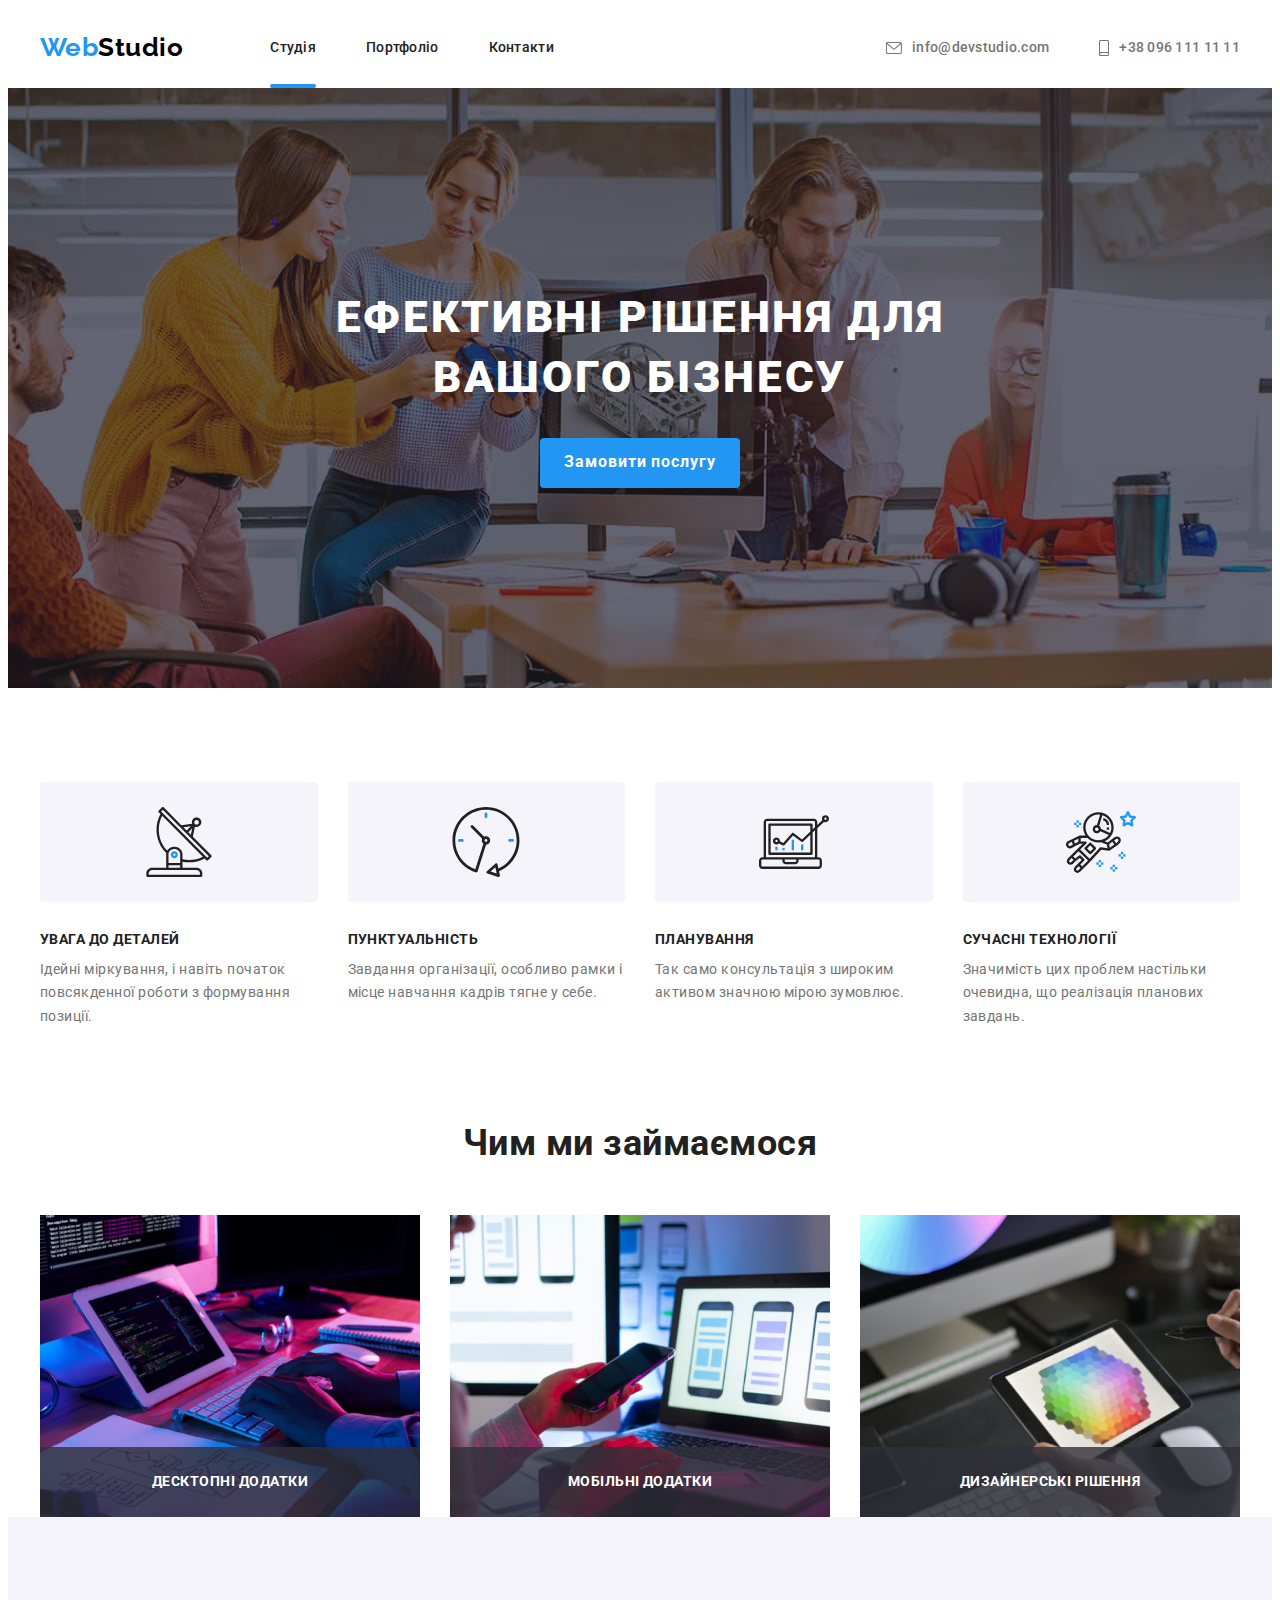
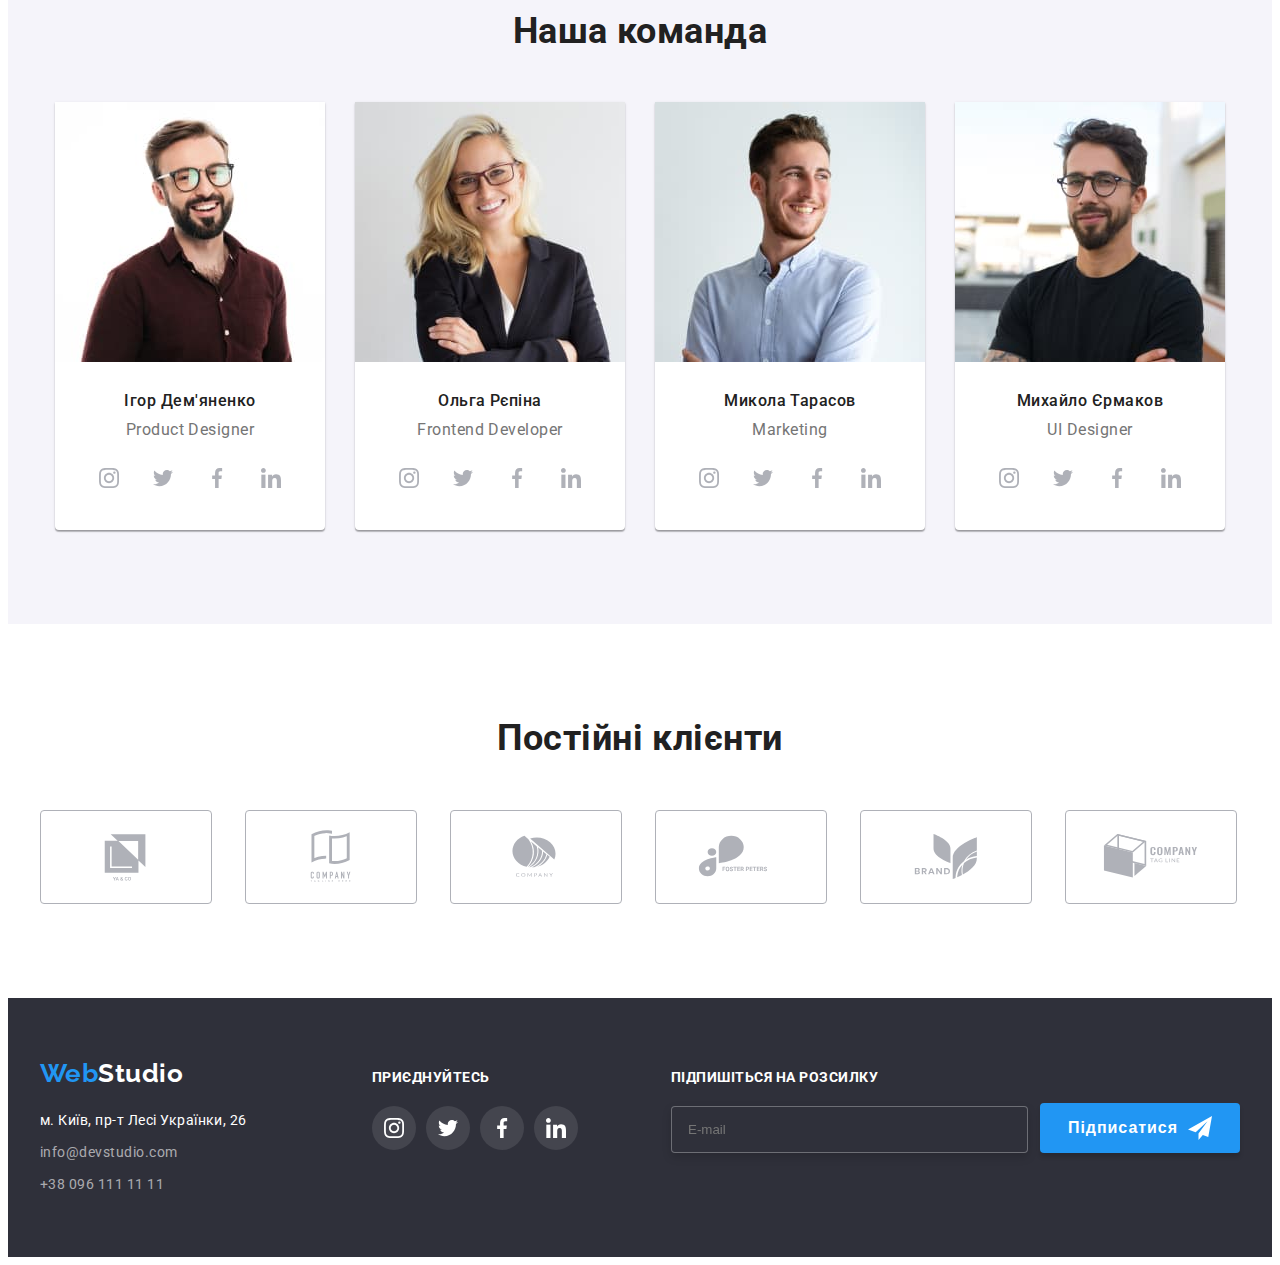
==== commit 7918dd7e: "fin" ====
--- a/index.html
+++ b/index.html
@@ -163,16 +163,28 @@
             <h2 class="title">Наша команда</h2>
             <ul class="team-list">
                 <li class="team-list__item">
-                    <img srcset="./imges/igor/igor-270.jpg 270w,
-                    ./imges/igor/igor-354.jpg 354w,
-                    ./imges/igor/igor-450.jpg 450w,
-                    ./imges/igor/igor-540.jpg 540w,
-                    ./imges/igor/igor-708.jpg 708w,
-                    ./imges/igor/igor-900.jpg 900w
-                    "
-                    src="./imges/igor/igor-450.jpg"
-                    sizes="(min-width: 1200px) 33vw, (min-width: 768px) 50vw,(min-width: 450px) 100vw" 
+                    <picture>
+                        <source srcset="./imges/igor/igor-270.jpg 270w,
+                            ./imges/igor/igor-540.jpg 540w"
+                            media="(min-width: 1200px)"
+                            sizes="(min-width: 1200px) 270px, 33vw"
+                            />
+
+                            <source srcset="./imges/igor/igor-354.jpg 354w,
+                            ./imges/igor/igor-708.jpg 708w"
+                            media="(min-width: 768px)"
+                            sizes="(min-width: 768px) 354px, 50vw"
+                            />
+
+                            <source srcset="./imges/igor/igor-450.jpg 450w,
+                            ./imges/igor/igor-900.jpg 900w"
+                            media="(min-width: 480px)"
+                            sizes="(min-width: 480px) 450px ,100vw"
+                            />
+                    <img
+                    src="./imges/igor/igor-450.jpg" 
                     alt="фото Ігоря Дем'яненко" class="photo">
+                    </picture>
                     <div class="content-box">
                         <h3 class="content-box__title">Ігор Дем'яненко</h3>
                         <p lang="en" class="content content-box__content">Product Designer</p>
@@ -207,16 +219,26 @@
                     </div>
                 </li>
                 <li class="team-list__item">
-                    <img srcset="./imges/olga/olga-270.jpg 270w,
-                    ./imges/olga/olga-354.jpg 354w,
-                    ./imges/olga/olga-450.jpg 450w,
-                    ./imges/olga/olga-540.jpg 540w,
-                    ./imges/olga/olga-708.jpg 708w,
-                    ./imges/olga/olga-900.jpg 900w
-                    "
-                    src="./imges/olga/olga-450.jpg"
-                    sizes="(min-width: 1200px) 33vw, (min-width: 768px) 50vw,(min-width: 450px) 100vw" 
-                    alt="фото Ольги Рєпіної" class="photo">
+                <picture>
+                    <source srcset="./imges/olga/olga-270.jpg 270w,
+                        ./imges/olga/olga-540.jpg 540w"
+                        media="(min-width: 1200px)"
+                        sizes="(min-width: 1200px) 270px, 33vw"
+                        />
+                        <source srcset="./imges/olga/olga-354.jpg 354w,
+                        ./imges/olga/olga-708.jpg 708w"
+                        media="(min-width: 768px)"
+                        sizes="(min-width: 768px) 354px, 50vw"
+                        />
+
+                        <source srcset="
+                        ./imges/olga/olga-450.jpg 450w,
+                        ./imges/olga/olga-900.jpg 900w"
+                        media="(min-width: 480px)"
+                        sizes="(min-width: 480px) 450px ,100vw"/>
+                <img src="./imges/olga/olga-450.jpg" 
+                alt="фото Ольги Рєпіної" class="photo">
+                </picture>
                     <div class="content-box">
                         <h3 class="content-box__title">Ольга Рєпіна</h3>
                         <p lang="en" class="content content-box__content">Frontend Developer</p>
@@ -251,16 +273,29 @@
                         </div>
                 </li>
                 <li class="team-list__item">
-                    <img srcset="./imges/nikolay/nikolay-270.jpg 270w,
-                    ./imges/nikolay/nikolay-354.jpg 354w,
-                    ./imges/nikolay/nikolay-450.jpg 450w,
-                    ./imges/nikolay/nikolay-540.jpg 540w,
-                    ./imges/nikolay/nikolay-708.jpg 708w,
-                    ./imges/nikolay/nikolay-900.jpg 900w
-                    "
-                    src="./imges/nikolay/nikolay-450.jpg"
-                    sizes="(min-width: 1200px) 33vw, (min-width: 768px) 50vw,(min-width: 450px) 100vw"
+                    <picture>
+                        <source srcset="./imges/nikolay/nikolay-270.jpg 270w,
+                            ./imges/nikolay/nikolay-540.jpg 540w"
+                            media="(min-width: 1200px)"
+                            sizes="(min-width: 1200px) 270px, 33vw"
+                            />
+    
+                            <source srcset="./imges/nikolay/nikolay-354.jpg 354w,
+                            ./imges/nikolay/nikolay-708.jpg 708w"
+                            media="(min-width: 768px)"
+                            sizes="(min-width: 768px) 354px, 50vw"
+                            />
+    
+                            <source srcset="./imges/nikolay/nikolay-450.jpg 450w,
+                            ./imges/nikolay/nikolay-900.jpg 900w"
+                            media="(min-width: 480px)"
+                            sizes="(min-width: 480px) 450px ,100vw"
+                            />
+                    <img
+                    src="./imges/nikolay/nikolay-450.jpg" 
                     alt="фото Миколи Тарасова" class="photo">
+                    </picture>
+                    
                     <div class="content-box">
                     <h3 class="content-box__title">Микола Тарасов</h3>
                     <p lang="en" class="content-box__content">Marketing</p>
@@ -295,16 +330,29 @@
                     </div>
                 </li>
                 <li class="team-list__item">
-                    <img srcset="./imges/mihail/mihail-270.jpg 270w,
-                                ./imges/mihail/mihail-354.jpg 354w,
-                                ./imges/mihail/mihail-450.jpg 450w,
-                                ./imges/mihail/mihail-540.jpg 540w,
-                                ./imges/mihail/mihail-708.jpg 708w,
-                                ./imges/mihail/mihail-900.jpg 900w
-                                "
-                                src="./imges/mihail/mihail-450.jpg"
-                                sizes="(min-width: 1200px) 33vw, (min-width: 768px) 50vw,(min-width: 450px) 100vw"
-                                alt="фото Михайла Єрмакова" class="photo">
+                    <picture>
+                        <source srcset="./imges/mihail/mihail-270.jpg 270w,
+                            ./imges/mihail/mihail-540.jpg 540w"
+                            media="(min-width: 1200px)"
+                            sizes="(min-width: 1200px) 270px, 33vw"
+                            />
+    
+                            <source srcset="./imges/mihail/mihail-354.jpg 354w,
+                            ./imges/mihail/mihail-708.jpg 708w"
+                            media="(min-width: 768px)"
+                            sizes="(min-width: 768px) 354px, 50vw"
+                            />
+    
+                            <source srcset="./imges/mihail/mihail-450.jpg 450w,
+                            ./imges/mihail/mihail-900.jpg 900w"
+                            media="(min-width: 480px)"
+                            sizes="(min-width: 480px) 450px ,100vw"
+                            />
+                    <img
+                    src="./imges/mihail/mihail-450.jpg" 
+                    alt="фото Михайла Єрмакова" class="photo">
+                    </picture>
+                                
                     <div class="content-box">
                     <h3 class="content-box__title">Михайло Єрмаков</h3>
                     <p lang="en" class="content content-box__content">UI Designer</p>
--- a/css/main.min.css
+++ b/css/main.min.css
@@ -1 +1 @@
-.visually-hidden{position:absolute;white-space:nowrap;width:1px;height:1px;overflow:hidden;border:0;padding:0;clip:rect(0 0 0 0);-webkit-clip-path:inset(50%);clip-path:inset(50%);margin:-1px}body{color:#212121;font-family:"Roboto",sans-serif;letter-spacing:.03em;background-color:#fff}ul{list-style:none;margin:0;padding:0}a{text-decoration:none}h1,h2,h3,h4,h5,h6,p{margin:0;padding:0}img{display:block;max-width:100%;height:auto}.bordered-header{border-bottom:1px solid #ececec}.header__conteiner{display:-webkit-box;display:-ms-flexbox;display:flex;min-height:60px;-webkit-box-align:center;-ms-flex-align:center;align-items:center;-webkit-box-pack:justify;-ms-flex-pack:justify;justify-content:space-between}.menu{display:contents;padding:0;margin:0;list-style:none}.menu-toggle{height:40px;width:40px;display:-webkit-box;display:-ms-flexbox;display:flex;-webkit-box-align:center;-ms-flex-align:center;align-items:center;-webkit-box-pack:center;-ms-flex-pack:center;justify-content:center;margin:0;padding:0;background-color:rgba(0,0,0,0);cursor:pointer;border:none;outline:none}.menu-container .menu-toggle{position:absolute;top:10px;right:15px;display:-webkit-box;display:-ms-flexbox;display:flex;-webkit-box-pack:center;-ms-flex-pack:center;justify-content:center;-webkit-box-align:center;-ms-flex-align:center;align-items:center;fill:#212121}.menu-container{position:fixed;top:0;left:0;width:100vw;height:100vh;padding-left:40px;padding-right:40px;padding-top:48px;padding-bottom:48px;background-color:#fff;z-index:999;-webkit-transform:translateX(100%);transform:translateX(100%);-webkit-transition:-webkit-transform 250ms cubic-bezier(0.4, 0, 0.2, 1);transition:-webkit-transform 250ms cubic-bezier(0.4, 0, 0.2, 1);transition:transform 250ms cubic-bezier(0.4, 0, 0.2, 1);transition:transform 250ms cubic-bezier(0.4, 0, 0.2, 1), -webkit-transform 250ms cubic-bezier(0.4, 0, 0.2, 1)}.menu-container.is-open{-webkit-transform:translateX(0);transform:translateX(0)}.js-open-menu__icon{fill:#212121}.menu-toggle__icon{-webkit-transition:fill 250ms cubic-bezier(0.4, 0, 0.2, 1);transition:fill 250ms cubic-bezier(0.4, 0, 0.2, 1)}.menu-toggle__icon:focus,.menu-toggle__icon:hover{fill:#2196f3}.mobile-menu{display:-webkit-box;display:-ms-flexbox;display:flex;-webkit-box-orient:vertical;-webkit-box-direction:normal;-ms-flex-direction:column;flex-direction:column;padding:0;margin:0;list-style:none}.mob-navigation{display:-webkit-box;display:-ms-flexbox;display:flex;-webkit-box-flex:1;-ms-flex-positive:1;flex-grow:1;-webkit-box-orient:vertical;-webkit-box-direction:normal;-ms-flex-direction:column;flex-direction:column;font-style:normal;font-weight:500}.mob-navigation__link{display:block;font-size:40px;line-height:1.17;letter-spacing:.02em;color:#212121;-webkit-transition:color 250ms cubic-bezier(0.4, 0, 0.2, 1);transition:color 250ms cubic-bezier(0.4, 0, 0.2, 1)}.mob-navigation__link:focus,.mob-navigation__link:hover{color:#2196f3}.mob-navigation__item:not(:last-child){margin-bottom:32px}.mob-link-box{display:-webkit-box;display:-ms-flexbox;display:flex;-webkit-box-orient:vertical;-webkit-box-direction:normal;-ms-flex-direction:column;flex-direction:column;margin-top:50%}.mob-contacts{display:-webkit-box;display:-ms-flexbox;display:flex;-webkit-box-orient:vertical;-webkit-box-direction:normal;-ms-flex-direction:column;flex-direction:column}.mob-contacts__item:not(:last-child){margin-bottom:32px}.mob-contacts__link{font-weight:500;font-size:24px;line-height:1.16;letter-spacing:.02em;white-space:nowrap;color:#757575}.mob-contacts__link--first{font-weight:500;font-size:34px;line-height:1.17;white-space:nowrap;color:#2196f3}.follow-links-list{display:-webkit-box;display:-ms-flexbox;display:flex;margin-top:64px;-webkit-box-align:center;-ms-flex-align:center;align-items:center}.follow-links-list__item{display:-webkit-box;display:-ms-flexbox;display:flex;-ms-flex-preferred-size:calc((100% - 120px)/4);flex-basis:calc((100% - 120px)/4)}.follow-links-list__item:not(:last-child){margin-right:10px}.follow-links-list__item:not(:last-child)::after{content:"";display:block;margin-left:8px;width:1px;background-color:rgba(33,33,33,.2)}.follow-links-list__link{display:block;font-weight:500;font-size:18px;line-height:1.22;letter-spacing:.02em;color:#2196f3;white-space:nowrap}@media screen and (min-width: 768px){.menu-toggle{display:none}.nav-menu{display:-webkit-box;display:-ms-flexbox;display:flex}.header__logo{margin-right:87px}.navigation,.contacts{display:-webkit-box;display:-ms-flexbox;display:flex}.contacts{margin-left:auto;-webkit-box-orient:vertical;-webkit-box-direction:normal;-ms-flex-direction:column;flex-direction:column;margin-top:0;-webkit-box-pack:center;-ms-flex-pack:center;justify-content:center}.contacts__item:not(:last-child){margin-bottom:10px}.navigation__item{position:relative;margin-bottom:0}}.navigation__item:not(:last-child){margin-right:50px}.navigation__link{display:block;padding-top:32px;padding-bottom:32px;font-weight:500;font-size:14px;line-height:1.14;letter-spacing:.02em;color:#212121;-webkit-transition:color 250ms cubic-bezier(0.4, 0, 0.2, 1);transition:color 250ms cubic-bezier(0.4, 0, 0.2, 1)}.navigation__link::after{position:absolute;content:"";display:block;width:100%;height:4px;border-radius:2px;left:0;bottom:0;opacity:0;background-color:#2196f3}.navigation__link--current::after{content:"";display:block;opacity:1}.navigation__link:focus,.navigation__link:hover{color:#2196f3}.contacts__link{display:-webkit-box;display:-ms-flexbox;display:flex;-webkit-box-align:center;-ms-flex-align:center;align-items:center;font-weight:500;font-size:14px;line-height:1.14;letter-spacing:.02em;color:#757575;fill:#757575;-webkit-transition:color 250ms cubic-bezier(0.4, 0, 0.2, 1),fill 250ms cubic-bezier(0.4, 0, 0.2, 1);transition:color 250ms cubic-bezier(0.4, 0, 0.2, 1),fill 250ms cubic-bezier(0.4, 0, 0.2, 1)}.contacts__link:focus,.contacts__link:hover{color:#2196f3;fill:#2196f3}.contacts__icon{margin-right:10px}@media(max-width: 767px){.menu{display:none}}@media screen and (min-width: 1200px){.contacts{-webkit-box-orient:horizontal;-webkit-box-direction:normal;-ms-flex-direction:row;flex-direction:row}.contacts__item{margin-bottom:0px}.contacts__item:not(:last-child){margin-right:50px;margin-bottom:0}.contacts__link{padding-top:32px;padding-bottom:32px}}.logo{display:-webkit-box;display:-ms-flexbox;display:flex;font-family:"Raleway",sans-serif;font-style:normal;font-weight:700;font-size:24px;line-height:1.16;color:#000}.logo__accent{font-family:"Raleway",sans-serif;font-style:normal;font-weight:700;font-size:24px;line-height:1.16;color:#2196f3}@media screen and (min-width: 1200px){.logo{font-size:26px;line-height:1.2}.logo__accent{font-size:26px;line-height:1.2}}.title{font-weight:700;font-size:28px;line-height:1.17;text-align:center;color:#212121;margin-bottom:30px}@media screen and (min-width: 1200px){.title{font-size:36px;line-height:1.16;margin-bottom:50px}}.conteiner{-webkit-box-align:center;-ms-flex-align:center;align-items:center;width:480px;margin-right:auto;margin-left:auto;padding-left:15px;padding-right:15px}@media screen and (min-width: 768px){.conteiner{width:768px}}@media screen and (min-width: 1200px){.conteiner{width:1200px}}.section{padding-top:60px;padding-bottom:60px}.section--different-background{background-color:#f5f4fa}.section--no-padding-top{display:none}@media screen and (min-width: 1200px){.section{padding-top:94px;padding-bottom:94px}.section--no-padding-top{display:contents;padding-top:0}}.hero{background-color:#c4c4c4;text-align:center;max-width:1600px;height:100%;padding-top:118px;padding-bottom:118px;margin-left:auto;margin-right:auto;background-image:-webkit-gradient(linear, left top, right top, from(rgba(47, 48, 58, 0.4)), to(rgba(47, 48, 58, 0.4))),url(../imges/herobg.jpg);background-image:linear-gradient(to right, rgba(47, 48, 58, 0.4), rgba(47, 48, 58, 0.4)),url(../imges/herobg.jpg);background-repeat:no-repeat;background-size:cover;background-position:center}.hero-box{max-width:360px;margin-left:auto;margin-right:auto}.hero-box__title{margin-bottom:30px;font-weight:900;font-size:26px;line-height:1.61;text-align:center;letter-spacing:.06em;text-transform:uppercase;color:#fff}@media screen and (max-width: 479px){.hero-box__title{font-size:21px}}.hero-box__button{font-family:inherit;font-weight:700;font-size:16px;line-height:1.9;letter-spacing:.06em;width:200px;height:50px;border:0em;border-radius:4px;color:#fff;background:#2196f3;cursor:pointer;-webkit-transition:background 250ms cubic-bezier(0.4, 0, 0.2, 1),-webkit-box-shadow 250 ms cubic-bezier(0.4, 0, 0.2, 1);transition:background 250ms cubic-bezier(0.4, 0, 0.2, 1),-webkit-box-shadow 250 ms cubic-bezier(0.4, 0, 0.2, 1);transition:background 250ms cubic-bezier(0.4, 0, 0.2, 1),box-shadow 250 ms cubic-bezier(0.4, 0, 0.2, 1);transition:background 250ms cubic-bezier(0.4, 0, 0.2, 1),box-shadow 250 ms cubic-bezier(0.4, 0, 0.2, 1),-webkit-box-shadow 250 ms cubic-bezier(0.4, 0, 0.2, 1)}.hero-box__button:hover,.hero-box__button:focus{background:#188ce8;-webkit-box-shadow:0px 4px 4px rgba(0,0,0,.15);box-shadow:0px 4px 4px rgba(0,0,0,.15)}@media screen and (min-width: 1200px){.hero{padding-top:200px;padding-bottom:200px}.hero-box__title{font-size:44px;line-height:1.36}.hero-box{max-width:696px}}@media screen and (min-width: 786px){.hero{min-width:768px}}.principles__item:not(:last-child){margin-bottom:30px}.principles__thumb{display:-webkit-box;display:-ms-flexbox;display:flex;background-color:#f5f4fa;border-radius:4px;min-width:270px;min-height:120px;margin-bottom:30px;-webkit-box-pack:center;-ms-flex-pack:center;justify-content:center;-webkit-box-align:center;-ms-flex-align:center;align-items:center}.principles__title{margin-bottom:10px;font-weight:700;font-size:14px;line-height:1.14;text-align:center;text-transform:uppercase;color:#212121}.principles__content{font-weight:400;font-size:14px;line-height:1.7;color:#757575}@media screen and (min-width: 768px){.principles{display:-webkit-box;display:-ms-flexbox;display:flex;-ms-flex-wrap:wrap;flex-wrap:wrap;-webkit-box-pack:center;-ms-flex-pack:center;justify-content:center;gap:30px}.principles__title{text-align:start}.principles__item{-ms-flex-preferred-size:calc((100% - 30px)/2);flex-basis:calc((100% - 30px)/2)}.principles__item:not(:last-child){margin-bottom:0px}}@media screen and (min-width: 1200px){.principles{-webkit-box-pack:start;-ms-flex-pack:start;justify-content:start}.principles__item{-ms-flex-preferred-size:calc((100% - 90px)/4);flex-basis:calc((100% - 90px)/4)}}.work-list{display:-webkit-box;display:-ms-flexbox;display:flex;-webkit-box-pack:center;-ms-flex-pack:center;justify-content:center}.work-list__thumb{position:relative}.work-list__item:not(:last-child){margin-right:30px}.work-list__overlay{position:absolute;width:100%;height:70px;bottom:0%;left:0%;display:-webkit-box;display:-ms-flexbox;display:flex;-webkit-box-pack:center;-ms-flex-pack:center;justify-content:center;-webkit-box-align:center;-ms-flex-align:center;align-items:center;background-color:rgba(47,48,58,.8)}.work-list__title{margin:0;font-weight:700;font-size:14px;line-height:1.14;text-align:center;text-transform:uppercase;color:#fff}.team-list__item{background-color:#fff;-webkit-box-shadow:0px 1px 3px rgba(0,0,0,.12),0px 1px 1px rgba(0,0,0,.14),0px 2px 1px rgba(0,0,0,.2);box-shadow:0px 1px 3px rgba(0,0,0,.12),0px 1px 1px rgba(0,0,0,.14),0px 2px 1px rgba(0,0,0,.2);border-radius:0px 0px 4px 4px}.team-list__item:not(:last-child){margin-bottom:30px}.content-box{padding-top:30px;padding-bottom:30px;padding-left:32px;padding-right:32px}.content-box__title{margin-bottom:10px;font-weight:500;font-size:16px;line-height:1.18;text-align:center;color:#212121}.content-box__content{font-weight:400;font-size:16px;line-height:1.18;text-align:center;color:#757575;margin-bottom:16px}.social-list{display:-webkit-box;display:-ms-flexbox;display:flex;-webkit-box-align:center;-ms-flex-align:center;align-items:center;-webkit-box-pack:center;-ms-flex-pack:center;justify-content:center}.social-list__link{display:-webkit-box;display:-ms-flexbox;display:flex;-webkit-box-pack:center;-ms-flex-pack:center;justify-content:center;-webkit-box-align:center;-ms-flex-align:center;align-items:center;width:44px;height:44px;fill:#afb1b8;background-color:#fff;border-radius:50%;-webkit-transition:background-color 250ms cubic-bezier(0.4, 0, 0.2, 1),fill 250ms cubic-bezier(0.4, 0, 0.2, 1);transition:background-color 250ms cubic-bezier(0.4, 0, 0.2, 1),fill 250ms cubic-bezier(0.4, 0, 0.2, 1)}.social-list__link:hover,.social-list__link:focus{fill:#fff;background-color:#2196f3}.social-list__item:not(:last-child){margin-right:10px}@media screen and (min-width: 768px){.team-list{display:-webkit-box;display:-ms-flexbox;display:flex;-ms-flex-wrap:wrap;flex-wrap:wrap;gap:30px;-webkit-box-pack:center;-ms-flex-pack:center;justify-content:center}.team-list__item{-ms-flex-preferred-size:calc((100% - 30px)/2);flex-basis:calc((100% - 30px)/2)}.team-list__item:not(:last-child){margin-bottom:0}}@media screen and (min-width: 1200px){.team-list__item{-ms-flex-preferred-size:calc((100% - 120px)/4);flex-basis:calc((100% - 120px)/4)}}.clients-list{display:-webkit-box;display:-ms-flexbox;display:flex;-ms-flex-wrap:wrap;flex-wrap:wrap;-webkit-box-pack:center;-ms-flex-pack:center;justify-content:center;gap:30px}.clients-list__link{display:-webkit-box;display:-ms-flexbox;display:flex;-webkit-box-pack:center;-ms-flex-pack:center;justify-content:center;-webkit-box-align:center;-ms-flex-align:center;align-items:center;max-width:210px;height:92px;fill:#afb1b8;background-color:#fff;border:1px solid #afb1b8;border-radius:4px;-webkit-transition:fill 250ms cubic-bezier(0.4, 0, 0.2, 1),border-color 250ms cubic-bezier(0.4, 0, 0.2, 1);transition:fill 250ms cubic-bezier(0.4, 0, 0.2, 1),border-color 250ms cubic-bezier(0.4, 0, 0.2, 1)}.clients-list__link:hover,.clients-list__link:focus{fill:#2196f3;border-color:#2196f3}.clients-list__item{-ms-flex-preferred-size:calc((100% - 30px)/2);flex-basis:calc((100% - 30px)/2)}@media screen and (min-width: 768px){.clients-list__item{-ms-flex-preferred-size:calc((100% - 60px)/3);flex-basis:calc((100% - 60px)/3)}.clients-list__link{width:226px}}@media screen and (min-width: 1200px){.clients-list__item{-ms-flex-preferred-size:calc((100% - 150px)/6);flex-basis:calc((100% - 150px)/6)}.clients-list__link{width:170px}.clients-list{-ms-flex-wrap:nowrap;flex-wrap:nowrap;gap:30px}}.footer{background-color:#2f303a;padding-top:60px;padding-bottom:60px}.footer__logo{-webkit-box-pack:center;-ms-flex-pack:center;justify-content:center;color:#fff;margin-bottom:20px}.address-list{text-align:center;margin-bottom:60px}.address-list__item:not(:last-child){margin-bottom:8px}.address-list__link{font-style:normal;font-weight:400;font-size:14px;line-height:1.7}.address-list__link--map{color:#fff;-webkit-transition:color 250ms cubic-bezier(0.4, 0, 0.2, 1);transition:color 250ms cubic-bezier(0.4, 0, 0.2, 1)}.address-list__link--map:hover,.address-list__link--map:focus{color:#2196f3}.address-list__link--contact{color:rgba(255,255,255,.6);-webkit-transition:color 250ms cubic-bezier(0.4, 0, 0.2, 1);transition:color 250ms cubic-bezier(0.4, 0, 0.2, 1)}.address-list__link--contact:hover,.address-list__link--contact:focus{color:#2196f3}.social-linkbox{display:-webkit-box;display:-ms-flexbox;display:flex;-webkit-box-orient:vertical;-webkit-box-direction:normal;-ms-flex-direction:column;flex-direction:column;margin-bottom:60px}.social-linkbox__title{font-weight:700;font-size:14px;line-height:1.14;text-align:center;text-transform:uppercase;margin-bottom:20px;color:#fff}.social-invers{display:-webkit-box;display:-ms-flexbox;display:flex;-webkit-box-pack:center;-ms-flex-pack:center;justify-content:center}.social-invers__item:not(:last-child){margin-right:10px}.social-invers__link{display:-webkit-box;display:-ms-flexbox;display:flex;-webkit-box-pack:center;-ms-flex-pack:center;justify-content:center;-webkit-box-align:center;-ms-flex-align:center;align-items:center;width:44px;height:44px;fill:#fff;background-color:rgba(255,255,255,.1);border-radius:50%;-webkit-transition:background-color 250ms cubic-bezier(0.4, 0, 0.2, 1);transition:background-color 250ms cubic-bezier(0.4, 0, 0.2, 1)}.social-invers__link:hover,.social-invers__link:focus{background-color:#2196f3}.subscribe{display:-webkit-box;display:-ms-flexbox;display:flex;-webkit-box-pack:center;-ms-flex-pack:center;justify-content:center}.subscribe-form{display:-webkit-box;display:-ms-flexbox;display:flex;-webkit-box-orient:vertical;-webkit-box-direction:normal;-ms-flex-direction:column;flex-direction:column;min-width:450px;-webkit-box-align:center;-ms-flex-align:center;align-items:center}.subscribe-form__title{font-weight:700;font-size:14px;line-height:1.14;text-transform:uppercase;color:#fff;margin-bottom:20px}.subscribe-form__input{display:block;border:1px solid rgba(255,255,255,.3);-webkit-filter:drop-shadow(0px 4px 4px rgba(0, 0, 0, 0.15));filter:drop-shadow(0px 4px 4px rgba(0, 0, 0, 0.15));border-radius:4px;background-color:#2f303a;padding:15px 16px;color:#fff}.shell{display:-webkit-box;display:-ms-flexbox;display:flex;-webkit-box-orient:vertical;-webkit-box-direction:normal;-ms-flex-direction:column;flex-direction:column;width:calc(100% - 30px);margin-bottom:20px}.shell::-webkit-input-placeholder{color:rgba(255,255,255,.6)}.shell::-moz-placeholder{color:rgba(255,255,255,.6)}.shell:-ms-input-placeholder{color:rgba(255,255,255,.6)}.shell::-ms-input-placeholder{color:rgba(255,255,255,.6)}.shell::placeholder{color:rgba(255,255,255,.6)}.button{display:-webkit-box;display:-ms-flexbox;display:flex;-webkit-box-pack:center;-ms-flex-pack:center;justify-content:center;-webkit-box-align:center;-ms-flex-align:center;align-items:center;margin-left:auto;margin-right:auto;font-weight:700;font-size:16px;line-height:1.88;letter-spacing:.06em;color:#fff;width:200px;height:50px;background:#2196f3;-webkit-box-shadow:0px 4px 4px rgba(0,0,0,.15);box-shadow:0px 4px 4px rgba(0,0,0,.15);border:rgba(0,0,0,0);border-color:#2196f3;border-radius:4px;cursor:pointer}.button__icon{margin-left:10px}@media screen and (min-width: 1200px){.footer__logo{-webkit-box-pack:start;-ms-flex-pack:start;justify-content:start}.address-list{text-align:start;margin-bottom:0px}.social-linkbox{margin-bottom:0;margin-right:93px;-webkit-box-align:start;-ms-flex-align:start;align-items:start}.subscribe-form{-webkit-box-align:end;-ms-flex-align:end;align-items:end;-webkit-box-orient:horizontal;-webkit-box-direction:normal;-ms-flex-direction:row;flex-direction:row}.subscribe-form__title{text-align:left}.bottom{display:-webkit-box;display:-ms-flexbox;display:flex;-webkit-box-align:baseline;-ms-flex-align:baseline;align-items:baseline}.address-box{-webkit-box-flex:1;-ms-flex-positive:1;flex-grow:1}.shell{width:357px;margin-bottom:0;margin-right:12px}}.button-list{display:-webkit-box;display:-ms-flexbox;display:flex;-ms-flex-wrap:wrap;flex-wrap:wrap;margin-bottom:40px;max-width:326px}@media screen and (min-width: 768px){.button-list{-webkit-box-pack:center;-ms-flex-pack:center;justify-content:center;margin-bottom:30px;max-width:100%}}@media screen and (min-width: 1200px){.button-list{margin-bottom:50px}}.button-list__button{font-family:inherit;font-weight:500;font-size:16px;line-height:1.62;text-align:center;color:#212121;padding-left:22px;padding-right:22px;padding-top:6px;padding-bottom:6px;background-color:#f5f4fa;border-radius:4px;border:0em;cursor:pointer;-webkit-transition:background-color 250ms cubic-bezier(0.4, 0, 0.2, 1),color 250ms cubic-bezier(0.4, 0, 0.2, 1),-webkit-box-shadow 250ms cubic-bezier(0.4, 0, 0.2, 1);transition:background-color 250ms cubic-bezier(0.4, 0, 0.2, 1),color 250ms cubic-bezier(0.4, 0, 0.2, 1),-webkit-box-shadow 250ms cubic-bezier(0.4, 0, 0.2, 1);transition:background-color 250ms cubic-bezier(0.4, 0, 0.2, 1),color 250ms cubic-bezier(0.4, 0, 0.2, 1),box-shadow 250ms cubic-bezier(0.4, 0, 0.2, 1);transition:background-color 250ms cubic-bezier(0.4, 0, 0.2, 1),color 250ms cubic-bezier(0.4, 0, 0.2, 1),box-shadow 250ms cubic-bezier(0.4, 0, 0.2, 1),-webkit-box-shadow 250ms cubic-bezier(0.4, 0, 0.2, 1)}.button-list__button:focus,.button-list__button:hover{background-color:#2196f3;color:#fff;-webkit-box-shadow:0px 3px 1px rgba(0,0,0,.1),0px 1px 2px rgba(0,0,0,.08),0px 2px 2px rgba(0,0,0,.12);box-shadow:0px 3px 1px rgba(0,0,0,.1),0px 1px 2px rgba(0,0,0,.08),0px 2px 2px rgba(0,0,0,.12)}.button-list__item:not(:last-child){margin-right:8px;margin-bottom:15px}@media screen and (min-width: 768px){.button-list__item:not(:last-child){margin-bottom:0px}}.card-list__item{margin-bottom:30px;border-bottom:1px solid #eee;border-left:1px solid #eee;border-right:1px solid #eee}.card-list__link{display:block;cursor:default}.card-list__link:focus,.card-list__link:hover{-webkit-box-shadow:0px 1px 1px rgba(0,0,0,.12),0px 4px 4px rgba(0,0,0,.06),1px 4px 6px rgba(0,0,0,.16);box-shadow:0px 1px 1px rgba(0,0,0,.12),0px 4px 4px rgba(0,0,0,.06),1px 4px 6px rgba(0,0,0,.16)}.card-head{padding-left:24px;padding-right:24px;padding-bottom:20px;padding-top:20px}.card-head__title{margin-bottom:4px;text-align:start;font-weight:700;font-size:18px;line-height:2;letter-spacing:.06em;color:#212121}.card-head__content{font-weight:400;font-size:16px;line-height:1.87;color:#757575}.wrapper{position:relative;overflow:hidden}@media screen and (min-width: 768px){.card-list__item{-ms-flex-preferred-size:calc((100% - 30px)/2);flex-basis:calc((100% - 30px)/2);margin-bottom:0px}.card-list{display:-webkit-box;display:-ms-flexbox;display:flex;-ms-flex-wrap:wrap;flex-wrap:wrap;gap:30px}}@media screen and (min-width: 1200px){.card-list__item{-ms-flex-preferred-size:calc((100% - 60px)/3);flex-basis:calc((100% - 60px)/3)}}.card-overlay{position:absolute;display:-webkit-box;display:-ms-flexbox;display:flex;width:100%;height:100%;top:0;left:0;-webkit-transform:translateY(101%);transform:translateY(101%);-webkit-transition:-webkit-transform 250ms cubic-bezier(0.4, 0, 0.2, 1);transition:-webkit-transform 250ms cubic-bezier(0.4, 0, 0.2, 1);transition:transform 250ms cubic-bezier(0.4, 0, 0.2, 1);transition:transform 250ms cubic-bezier(0.4, 0, 0.2, 1), -webkit-transform 250ms cubic-bezier(0.4, 0, 0.2, 1);padding-right:24px;padding-left:24px;padding-top:77px;padding-bottom:77px;background-color:rgba(33,150,243,.9)}.card-list__link:focus .card-overlay,.card-list__link:hover .card-overlay{-webkit-transform:translateY(0);transform:translateY(0)}.card-overlay__content{max-width:100%;font-weight:400;font-size:18px;line-height:1.55;color:#fff}@media screen and (min-width: 768px){.card-overlay{padding-top:49px}}@media screen and (min-width: 1200px){.card-overlay{padding-top:63px;padding-bottom:63px}}.backdrop{position:fixed;top:0;left:0;width:100%;height:100%;background-color:rgba(0,0,0,.2);-webkit-transition:opacity 250ms cubic-bezier(0.4, 0, 0.2, 1);transition:opacity 250ms cubic-bezier(0.4, 0, 0.2, 1)}.backdrop.is-hidden{position:fixed;opacity:0;pointer-events:none}.backdrop.is-hidden .modal{-webkit-transform:translate(-50%, -10%);transform:translate(-50%, -10%)}.modal{position:absolute;top:50%;left:50%;-webkit-transform:translate(-50%, -50%);transform:translate(-50%, -50%);max-width:93vw;background-color:#fff;-webkit-box-shadow:0px 1px 3px rgba(0,0,0,.12),0px 1px 1px rgba(0,0,0,.14),0px 2px 1px rgba(0,0,0,.2);box-shadow:0px 1px 3px rgba(0,0,0,.12),0px 1px 1px rgba(0,0,0,.14),0px 2px 1px rgba(0,0,0,.2);border-radius:4px;-webkit-transition:-webkit-transform 250ms cubic-bezier(0.4, 0, 0.2, 1);transition:-webkit-transform 250ms cubic-bezier(0.4, 0, 0.2, 1);transition:transform 250ms cubic-bezier(0.4, 0, 0.2, 1);transition:transform 250ms cubic-bezier(0.4, 0, 0.2, 1), -webkit-transform 250ms cubic-bezier(0.4, 0, 0.2, 1)}@media screen and (min-width: 480px){.modal{min-width:450px}}@media screen and (min-width: 1200px){.modal{max-width:528px}}.close{position:absolute;top:8px;right:8px;display:-webkit-box;display:-ms-flexbox;display:flex;-webkit-box-pack:center;-ms-flex-pack:center;justify-content:center;-webkit-box-align:center;-ms-flex-align:center;align-items:center;width:30px;height:30px;fill:#000;background-color:#fff;border:1px solid rgba(0,0,0,.1);border-radius:50%;cursor:pointer;-webkit-transition:fill 250ms cubic-bezier(0.4, 0, 0.2, 1);transition:fill 250ms cubic-bezier(0.4, 0, 0.2, 1)}.close:focus,.close:hover{fill:#2196f3}.form{padding:40px}.form__head{display:-webkit-box;display:-ms-flexbox;display:flex;-webkit-box-pack:center;-ms-flex-pack:center;justify-content:center;font-weight:700;font-size:20px;line-height:1.5;text-align:center;letter-spacing:.03em;color:#212121}@media screen and (min-width: 1200px){.form__head{line-height:1.15}}.form-field{position:relative;display:-webkit-box;display:-ms-flexbox;display:flex;-webkit-box-orient:vertical;-webkit-box-direction:normal;-ms-flex-direction:column;flex-direction:column;margin-bottom:10px;font-size:12px;line-height:1.16;letter-spacing:.01em;color:#757575}.form-field__icon{position:absolute;left:12px;top:50%;-webkit-transition:fill 250ms cubic-bezier(0.4, 0, 0.2, 1);transition:fill 250ms cubic-bezier(0.4, 0, 0.2, 1)}.form-field:hover .form-field__icon,.form-field__input:focus+.form-field__icon{border-color:#2196f3;fill:#2196f3}.form-field__input{width:100%;height:40px;margin:0;padding-top:11px;padding-bottom:11px;padding-left:42px;padding-right:11px;border:1px solid rgba(33,33,33,.2);border-radius:4px;cursor:pointer;-webkit-transition:border-color 250ms cubic-bezier(0.4, 0, 0.2, 1);transition:border-color 250ms cubic-bezier(0.4, 0, 0.2, 1)}.form-field:hover .form-field__input,.form-field__input:focus{border-color:#2196f3;fill:#2196f3}.form-field label{margin-bottom:4px}.comment{margin-bottom:20px}.textarea-input{resize:none;border:1px solid rgba(33,33,33,.2);border-radius:4px;cursor:pointer;padding:11px}textarea::-webkit-input-placeholder{font-weight:400;font-size:12px;line-height:1.16;letter-spacing:.01em;color:rgba(117,117,117,.5)}textarea::-moz-placeholder{font-weight:400;font-size:12px;line-height:1.16;letter-spacing:.01em;color:rgba(117,117,117,.5)}textarea:-ms-input-placeholder{font-weight:400;font-size:12px;line-height:1.16;letter-spacing:.01em;color:rgba(117,117,117,.5)}textarea::-ms-input-placeholder{font-weight:400;font-size:12px;line-height:1.16;letter-spacing:.01em;color:rgba(117,117,117,.5)}textarea::placeholder{font-weight:400;font-size:12px;line-height:1.16;letter-spacing:.01em;color:rgba(117,117,117,.5)}.checkbox{position:relative;display:-webkit-box;display:-ms-flexbox;display:flex;-webkit-box-pack:center;-ms-flex-pack:center;justify-content:center;-webkit-box-align:center;-ms-flex-align:center;align-items:center;margin-bottom:30px}.checkbox__title{display:-webkit-box;display:-ms-flexbox;display:flex;-webkit-box-pack:center;-ms-flex-pack:center;justify-content:center;-webkit-box-align:center;-ms-flex-align:center;align-items:center;white-space:nowrap;text-align:center;font-weight:400;font-size:14px;line-height:1.16;padding:0px;color:#757575}@media screen and (max-width: 479px){.checkbox__title{font-size:smaller;font-weight:100;line-height:.2}}@media screen and (min-width: 1200px){.checkbox__title{line-height:1.7}}.checkbox__link{text-align:center;color:#2196f3;text-decoration:underline;white-space:nowrap}.checkbox__icon{display:-webkit-box;display:-ms-flexbox;display:flex;margin-right:8px;width:16px;height:15px;background-image:url(../imges/checkbox.svg);fill:#212121;-webkit-transition:background 250ms cubic-bezier(0.4, 0, 0.2, 1);transition:background 250ms cubic-bezier(0.4, 0, 0.2, 1)}.checkbox input:checked+.checkbox__icon{fill:#fff;background:#2196f3;background-image:url(../imges/check.svg);background-size:contain;background-origin:border-box;border-radius:2px}.checkbox input[type=checkbox]{position:absolute;white-space:nowrap;width:1px;height:1px;overflow:hidden;border:0;padding:0;clip:rect(0 0 0 0);-webkit-clip-path:inset(50%);clip-path:inset(50%);margin:-1px}.form-submit{display:block;-webkit-box-pack:center;-ms-flex-pack:center;justify-content:center}.form-submit__button{display:-webkit-box;display:-ms-flexbox;display:flex;margin-left:auto;margin-right:auto;width:200px;height:50px;-webkit-box-shadow:0px 4px 4px rgba(0,0,0,.15);box-shadow:0px 4px 4px rgba(0,0,0,.15);border-radius:4px;border-color:#2196f3;border:rgba(0,0,0,0);background:#2196f3;cursor:pointer;-webkit-box-align:center;-ms-flex-align:center;align-items:center;-webkit-box-pack:center;-ms-flex-pack:center;justify-content:center;letter-spacing:.06em;font-weight:700;font-size:16px;line-height:1.85;color:#fff;-webkit-transition:border-color 250ms cubic-bezier(0.4, 0, 0.2, 1),background 250ms cubic-bezier(0.4, 0, 0.2, 1);transition:border-color 250ms cubic-bezier(0.4, 0, 0.2, 1),background 250ms cubic-bezier(0.4, 0, 0.2, 1)}.form-submit__button:focus,.form-submit__button:hover{border-color:#188ce8;background:#188ce8}/*# sourceMappingURL=main.min.css.map */+.visually-hidden{position:absolute;white-space:nowrap;width:1px;height:1px;overflow:hidden;border:0;padding:0;clip:rect(0 0 0 0);-webkit-clip-path:inset(50%);clip-path:inset(50%);margin:-1px}body{color:#212121;font-family:"Roboto",sans-serif;letter-spacing:.03em;background-color:#fff}ul{list-style:none;margin:0;padding:0}a{text-decoration:none}h1,h2,h3,h4,h5,h6,p{margin:0;padding:0}img{display:block;max-width:100%;height:auto}.bordered-header{border-bottom:1px solid #ececec}.header__conteiner{display:-webkit-box;display:-ms-flexbox;display:flex;min-height:60px;-webkit-box-align:center;-ms-flex-align:center;align-items:center;-webkit-box-pack:justify;-ms-flex-pack:justify;justify-content:space-between}.menu{display:contents;padding:0;margin:0;list-style:none}.menu-toggle{height:40px;width:40px;display:-webkit-box;display:-ms-flexbox;display:flex;-webkit-box-align:center;-ms-flex-align:center;align-items:center;-webkit-box-pack:center;-ms-flex-pack:center;justify-content:center;margin:0;padding:0;background-color:rgba(0,0,0,0);cursor:pointer;border:none;outline:none}.menu-container .menu-toggle{position:absolute;top:10px;right:15px;display:-webkit-box;display:-ms-flexbox;display:flex;-webkit-box-pack:center;-ms-flex-pack:center;justify-content:center;-webkit-box-align:center;-ms-flex-align:center;align-items:center;fill:#212121}.menu-container{position:fixed;top:0;left:0;width:100vw;height:100vh;padding-left:40px;padding-right:40px;padding-top:48px;padding-bottom:48px;background-color:#fff;z-index:999;-webkit-transform:translateX(100%);transform:translateX(100%);-webkit-transition:-webkit-transform 250ms cubic-bezier(0.4, 0, 0.2, 1);transition:-webkit-transform 250ms cubic-bezier(0.4, 0, 0.2, 1);transition:transform 250ms cubic-bezier(0.4, 0, 0.2, 1);transition:transform 250ms cubic-bezier(0.4, 0, 0.2, 1), -webkit-transform 250ms cubic-bezier(0.4, 0, 0.2, 1)}.menu-container.is-open{-webkit-transform:translateX(0);transform:translateX(0)}.js-open-menu__icon{fill:#212121}.menu-toggle__icon{-webkit-transition:fill 250ms cubic-bezier(0.4, 0, 0.2, 1);transition:fill 250ms cubic-bezier(0.4, 0, 0.2, 1)}.menu-toggle__icon:focus,.menu-toggle__icon:hover{fill:#2196f3}.mobile-menu{display:-webkit-box;display:-ms-flexbox;display:flex;-webkit-box-orient:vertical;-webkit-box-direction:normal;-ms-flex-direction:column;flex-direction:column;padding:0;margin:0;list-style:none}.mob-navigation{display:-webkit-box;display:-ms-flexbox;display:flex;-webkit-box-flex:1;-ms-flex-positive:1;flex-grow:1;-webkit-box-orient:vertical;-webkit-box-direction:normal;-ms-flex-direction:column;flex-direction:column;font-style:normal;font-weight:500}.mob-navigation__link{display:block;font-size:40px;line-height:1.17;letter-spacing:.02em;color:#212121;-webkit-transition:color 250ms cubic-bezier(0.4, 0, 0.2, 1);transition:color 250ms cubic-bezier(0.4, 0, 0.2, 1)}.mob-navigation__link:focus,.mob-navigation__link:hover{color:#2196f3}.mob-navigation__item:not(:last-child){margin-bottom:32px}.mob-link-box{display:-webkit-box;display:-ms-flexbox;display:flex;-webkit-box-orient:vertical;-webkit-box-direction:normal;-ms-flex-direction:column;flex-direction:column;margin-top:50%}.mob-contacts{display:-webkit-box;display:-ms-flexbox;display:flex;-webkit-box-orient:vertical;-webkit-box-direction:normal;-ms-flex-direction:column;flex-direction:column}.mob-contacts__item:not(:last-child){margin-bottom:32px}.mob-contacts__link{font-weight:500;font-size:24px;line-height:1.16;letter-spacing:.02em;white-space:nowrap;color:#757575}.mob-contacts__link--first{font-weight:500;font-size:34px;line-height:1.17;white-space:nowrap;color:#2196f3}.follow-links-list{display:-webkit-box;display:-ms-flexbox;display:flex;margin-top:64px;-webkit-box-align:center;-ms-flex-align:center;align-items:center}.follow-links-list__item{display:-webkit-box;display:-ms-flexbox;display:flex;-ms-flex-preferred-size:calc((100% - 120px)/4);flex-basis:calc((100% - 120px)/4)}.follow-links-list__item:not(:last-child){margin-right:10px}.follow-links-list__item:not(:last-child)::after{content:"";display:block;margin-left:8px;width:1px;background-color:rgba(33,33,33,.2)}.follow-links-list__link{display:block;font-weight:500;font-size:18px;line-height:1.22;letter-spacing:.02em;color:#2196f3;white-space:nowrap}@media screen and (min-width: 768px){.menu-toggle{display:none}.nav-menu{display:-webkit-box;display:-ms-flexbox;display:flex}.header__logo{margin-right:87px}.navigation,.contacts{display:-webkit-box;display:-ms-flexbox;display:flex}.contacts{margin-left:auto;-webkit-box-orient:vertical;-webkit-box-direction:normal;-ms-flex-direction:column;flex-direction:column;margin-top:0;-webkit-box-pack:center;-ms-flex-pack:center;justify-content:center}.contacts__item:not(:last-child){margin-bottom:10px}.navigation__item{position:relative;margin-bottom:0}}.navigation__item:not(:last-child){margin-right:50px}.navigation__link{display:block;padding-top:32px;padding-bottom:32px;font-weight:500;font-size:14px;line-height:1.14;letter-spacing:.02em;color:#212121;-webkit-transition:color 250ms cubic-bezier(0.4, 0, 0.2, 1);transition:color 250ms cubic-bezier(0.4, 0, 0.2, 1)}.navigation__link::after{position:absolute;content:"";display:block;width:100%;height:4px;border-radius:2px;left:0;bottom:0;opacity:0;background-color:#2196f3}.navigation__link--current::after{content:"";display:block;opacity:1}.navigation__link:focus,.navigation__link:hover{color:#2196f3}.contacts__link{display:-webkit-box;display:-ms-flexbox;display:flex;-webkit-box-align:center;-ms-flex-align:center;align-items:center;font-weight:500;font-size:14px;line-height:1.14;letter-spacing:.02em;color:#757575;fill:#757575;-webkit-transition:color 250ms cubic-bezier(0.4, 0, 0.2, 1),fill 250ms cubic-bezier(0.4, 0, 0.2, 1);transition:color 250ms cubic-bezier(0.4, 0, 0.2, 1),fill 250ms cubic-bezier(0.4, 0, 0.2, 1)}.contacts__link:focus,.contacts__link:hover{color:#2196f3;fill:#2196f3}.contacts__icon{margin-right:10px}@media(max-width: 767px){.menu{display:none}}@media screen and (min-width: 1200px){.contacts{-webkit-box-orient:horizontal;-webkit-box-direction:normal;-ms-flex-direction:row;flex-direction:row}.contacts__item{margin-bottom:0px}.contacts__item:not(:last-child){margin-right:50px;margin-bottom:0}.contacts__link{padding-top:32px;padding-bottom:32px}}.logo{display:-webkit-box;display:-ms-flexbox;display:flex;font-family:"Raleway",sans-serif;font-style:normal;font-weight:700;font-size:24px;line-height:1.16;color:#000}.logo__accent{font-family:"Raleway",sans-serif;font-style:normal;font-weight:700;font-size:24px;line-height:1.16;color:#2196f3}@media screen and (min-width: 1200px){.logo{font-size:26px;line-height:1.2}.logo__accent{font-size:26px;line-height:1.2}}.title{font-weight:700;font-size:28px;line-height:1.17;text-align:center;color:#212121;margin-bottom:30px}@media screen and (min-width: 1200px){.title{font-size:36px;line-height:1.16;margin-bottom:50px}}.conteiner{-webkit-box-align:center;-ms-flex-align:center;align-items:center;width:480px;margin-right:auto;margin-left:auto;padding-left:15px;padding-right:15px}@media screen and (min-width: 768px){.conteiner{width:768px}}@media screen and (min-width: 1200px){.conteiner{width:1200px}}.section{padding-top:60px;padding-bottom:60px}.section--different-background{background-color:#f5f4fa}.section--no-padding-top{display:none}@media screen and (min-width: 1200px){.section{padding-top:94px;padding-bottom:94px}.section--no-padding-top{display:contents;padding-top:0}}.hero{background-color:#c4c4c4;text-align:center;max-width:1600px;height:100%;padding-top:118px;padding-bottom:118px;margin-left:auto;margin-right:auto;background-image:-webkit-gradient(linear, left top, right top, from(rgba(47, 48, 58, 0.4)), to(rgba(47, 48, 58, 0.4))),url(../imges/herobg/herobg-480.jpg);background-image:linear-gradient(to right, rgba(47, 48, 58, 0.4), rgba(47, 48, 58, 0.4)),url(../imges/herobg/herobg-480.jpg);background-repeat:no-repeat;background-size:cover;background-position:center}@media(min-device-pixel-ratio: 2),(-webkit-min-device-pixel-ratio: 2),(min-resolution: 192dpi),(min-resolution: 2dppx){.hero{background-image:-webkit-gradient(linear, left top, right top, from(rgba(47, 48, 58, 0.4)), to(rgba(47, 48, 58, 0.4))),url(../imges/herobg/herobg-960.jpg);background-image:linear-gradient(to right, rgba(47, 48, 58, 0.4), rgba(47, 48, 58, 0.4)),url(../imges/herobg/herobg-960.jpg)}}@media screen and (min-width: 481px){.hero{background-image:-webkit-gradient(linear, left top, right top, from(rgba(47, 48, 58, 0.4)), to(rgba(47, 48, 58, 0.4))),url(../imges/herobg/herobg-768.jpg);background-image:linear-gradient(to right, rgba(47, 48, 58, 0.4), rgba(47, 48, 58, 0.4)),url(../imges/herobg/herobg-768.jpg)}}@media screen and (min-width: 481px)and (min-device-pixel-ratio: 2),screen and (min-width: 481px)and (-webkit-min-device-pixel-ratio: 2),screen and (min-width: 481px)and (min-resolution: 192dpi),screen and (min-width: 481px)and (min-resolution: 2dppx){.hero{background-image:-webkit-gradient(linear, left top, right top, from(rgba(47, 48, 58, 0.4)), to(rgba(47, 48, 58, 0.4))),url(../imges/herobg/herobg-1536.jpg);background-image:linear-gradient(to right, rgba(47, 48, 58, 0.4), rgba(47, 48, 58, 0.4)),url(../imges/herobg/herobg-1536.jpg)}}@media screen and (min-width: 769px){.hero{background-image:-webkit-gradient(linear, left top, right top, from(rgba(47, 48, 58, 0.4)), to(rgba(47, 48, 58, 0.4))),url(../imges/herobg/herobg-1600.jpg);background-image:linear-gradient(to right, rgba(47, 48, 58, 0.4), rgba(47, 48, 58, 0.4)),url(../imges/herobg/herobg-1600.jpg)}}@media screen and (min-width: 769px)and (min-device-pixel-ratio: 2),screen and (min-width: 769px)and (-webkit-min-device-pixel-ratio: 2),screen and (min-width: 769px)and (min-resolution: 192dpi),screen and (min-width: 769px)and (min-resolution: 2dppx){.hero{background-image:-webkit-gradient(linear, left top, right top, from(rgba(47, 48, 58, 0.4)), to(rgba(47, 48, 58, 0.4))),url(../imges/herobg/herobg-3200.jpg);background-image:linear-gradient(to right, rgba(47, 48, 58, 0.4), rgba(47, 48, 58, 0.4)),url(../imges/herobg/herobg-3200.jpg)}}.hero-box{max-width:360px;margin-left:auto;margin-right:auto}.hero-box__title{margin-bottom:30px;font-weight:900;font-size:26px;line-height:1.61;text-align:center;letter-spacing:.06em;text-transform:uppercase;color:#fff}@media screen and (max-width: 479px){.hero-box__title{font-size:21px}}.hero-box__button{font-family:inherit;font-weight:700;font-size:16px;line-height:1.9;letter-spacing:.06em;width:200px;height:50px;border:0em;border-radius:4px;color:#fff;background:#2196f3;cursor:pointer;-webkit-transition:background 250ms cubic-bezier(0.4, 0, 0.2, 1),-webkit-box-shadow 250 ms cubic-bezier(0.4, 0, 0.2, 1);transition:background 250ms cubic-bezier(0.4, 0, 0.2, 1),-webkit-box-shadow 250 ms cubic-bezier(0.4, 0, 0.2, 1);transition:background 250ms cubic-bezier(0.4, 0, 0.2, 1),box-shadow 250 ms cubic-bezier(0.4, 0, 0.2, 1);transition:background 250ms cubic-bezier(0.4, 0, 0.2, 1),box-shadow 250 ms cubic-bezier(0.4, 0, 0.2, 1),-webkit-box-shadow 250 ms cubic-bezier(0.4, 0, 0.2, 1)}.hero-box__button:hover,.hero-box__button:focus{background:#188ce8;-webkit-box-shadow:0px 4px 4px rgba(0,0,0,.15);box-shadow:0px 4px 4px rgba(0,0,0,.15)}@media screen and (min-width: 1200px){.hero{padding-top:200px;padding-bottom:200px}.hero-box__title{font-size:44px;line-height:1.36}.hero-box{max-width:696px}}@media screen and (min-width: 786px){.hero{min-width:768px}}.principles__item:not(:last-child){margin-bottom:30px}.principles__thumb{display:-webkit-box;display:-ms-flexbox;display:flex;background-color:#f5f4fa;border-radius:4px;min-width:270px;min-height:120px;margin-bottom:30px;-webkit-box-pack:center;-ms-flex-pack:center;justify-content:center;-webkit-box-align:center;-ms-flex-align:center;align-items:center}.principles__title{margin-bottom:10px;font-weight:700;font-size:14px;line-height:1.14;text-align:center;text-transform:uppercase;color:#212121}.principles__content{font-weight:400;font-size:14px;line-height:1.7;color:#757575}@media screen and (min-width: 768px){.principles{display:-webkit-box;display:-ms-flexbox;display:flex;-ms-flex-wrap:wrap;flex-wrap:wrap;-webkit-box-pack:center;-ms-flex-pack:center;justify-content:center;gap:30px}.principles__title{text-align:start}.principles__item{-ms-flex-preferred-size:calc((100% - 30px)/2);flex-basis:calc((100% - 30px)/2)}.principles__item:not(:last-child){margin-bottom:0px}}@media screen and (min-width: 1200px){.principles{-webkit-box-pack:start;-ms-flex-pack:start;justify-content:start}.principles__item{-ms-flex-preferred-size:calc((100% - 90px)/4);flex-basis:calc((100% - 90px)/4)}}.work-list{display:-webkit-box;display:-ms-flexbox;display:flex;-webkit-box-pack:center;-ms-flex-pack:center;justify-content:center}.work-list__thumb{position:relative}.work-list__item:not(:last-child){margin-right:30px}.work-list__overlay{position:absolute;width:100%;height:70px;bottom:0%;left:0%;display:-webkit-box;display:-ms-flexbox;display:flex;-webkit-box-pack:center;-ms-flex-pack:center;justify-content:center;-webkit-box-align:center;-ms-flex-align:center;align-items:center;background-color:rgba(47,48,58,.8)}.work-list__title{margin:0;font-weight:700;font-size:14px;line-height:1.14;text-align:center;text-transform:uppercase;color:#fff}.team-list__item{background-color:#fff;-webkit-box-shadow:0px 1px 3px rgba(0,0,0,.12),0px 1px 1px rgba(0,0,0,.14),0px 2px 1px rgba(0,0,0,.2);box-shadow:0px 1px 3px rgba(0,0,0,.12),0px 1px 1px rgba(0,0,0,.14),0px 2px 1px rgba(0,0,0,.2);border-radius:0px 0px 4px 4px}.team-list__item:not(:last-child){margin-bottom:30px}.content-box{padding-top:30px;padding-bottom:30px;padding-left:32px;padding-right:32px}.content-box__title{margin-bottom:10px;font-weight:500;font-size:16px;line-height:1.18;text-align:center;color:#212121}.content-box__content{font-weight:400;font-size:16px;line-height:1.18;text-align:center;color:#757575;margin-bottom:16px}.social-list{display:-webkit-box;display:-ms-flexbox;display:flex;-webkit-box-align:center;-ms-flex-align:center;align-items:center;-webkit-box-pack:center;-ms-flex-pack:center;justify-content:center}.social-list__link{display:-webkit-box;display:-ms-flexbox;display:flex;-webkit-box-pack:center;-ms-flex-pack:center;justify-content:center;-webkit-box-align:center;-ms-flex-align:center;align-items:center;width:44px;height:44px;fill:#afb1b8;background-color:#fff;border-radius:50%;-webkit-transition:background-color 250ms cubic-bezier(0.4, 0, 0.2, 1),fill 250ms cubic-bezier(0.4, 0, 0.2, 1);transition:background-color 250ms cubic-bezier(0.4, 0, 0.2, 1),fill 250ms cubic-bezier(0.4, 0, 0.2, 1)}.social-list__link:hover,.social-list__link:focus{fill:#fff;background-color:#2196f3}.social-list__item:not(:last-child){margin-right:10px}@media screen and (min-width: 768px){.team-list{display:-webkit-box;display:-ms-flexbox;display:flex;-ms-flex-wrap:wrap;flex-wrap:wrap;gap:30px;-webkit-box-pack:center;-ms-flex-pack:center;justify-content:center}.team-list__item{-ms-flex-preferred-size:calc((100% - 30px)/2);flex-basis:calc((100% - 30px)/2)}.team-list__item:not(:last-child){margin-bottom:0}}@media screen and (min-width: 1200px){.team-list__item{-ms-flex-preferred-size:calc((100% - 120px)/4);flex-basis:calc((100% - 120px)/4)}}.clients-list{display:-webkit-box;display:-ms-flexbox;display:flex;-ms-flex-wrap:wrap;flex-wrap:wrap;-webkit-box-pack:center;-ms-flex-pack:center;justify-content:center;gap:30px}.clients-list__link{display:-webkit-box;display:-ms-flexbox;display:flex;-webkit-box-pack:center;-ms-flex-pack:center;justify-content:center;-webkit-box-align:center;-ms-flex-align:center;align-items:center;max-width:210px;height:92px;fill:#afb1b8;background-color:#fff;border:1px solid #afb1b8;border-radius:4px;-webkit-transition:fill 250ms cubic-bezier(0.4, 0, 0.2, 1),border-color 250ms cubic-bezier(0.4, 0, 0.2, 1);transition:fill 250ms cubic-bezier(0.4, 0, 0.2, 1),border-color 250ms cubic-bezier(0.4, 0, 0.2, 1)}.clients-list__link:hover,.clients-list__link:focus{fill:#2196f3;border-color:#2196f3}.clients-list__item{-ms-flex-preferred-size:calc((100% - 30px)/2);flex-basis:calc((100% - 30px)/2)}@media screen and (min-width: 768px){.clients-list__item{-ms-flex-preferred-size:calc((100% - 60px)/3);flex-basis:calc((100% - 60px)/3)}.clients-list__link{width:226px}}@media screen and (min-width: 1200px){.clients-list__item{-ms-flex-preferred-size:calc((100% - 150px)/6);flex-basis:calc((100% - 150px)/6)}.clients-list__link{width:170px}.clients-list{-ms-flex-wrap:nowrap;flex-wrap:nowrap;gap:30px}}.footer{background-color:#2f303a;padding-top:60px;padding-bottom:60px}.footer__logo{-webkit-box-pack:center;-ms-flex-pack:center;justify-content:center;color:#fff;margin-bottom:20px}.address-list{text-align:center;margin-bottom:60px}.address-list__item:not(:last-child){margin-bottom:8px}.address-list__link{font-style:normal;font-weight:400;font-size:14px;line-height:1.7}.address-list__link--map{color:#fff;-webkit-transition:color 250ms cubic-bezier(0.4, 0, 0.2, 1);transition:color 250ms cubic-bezier(0.4, 0, 0.2, 1)}.address-list__link--map:hover,.address-list__link--map:focus{color:#2196f3}.address-list__link--contact{color:rgba(255,255,255,.6);-webkit-transition:color 250ms cubic-bezier(0.4, 0, 0.2, 1);transition:color 250ms cubic-bezier(0.4, 0, 0.2, 1)}.address-list__link--contact:hover,.address-list__link--contact:focus{color:#2196f3}.social-linkbox{display:-webkit-box;display:-ms-flexbox;display:flex;-webkit-box-orient:vertical;-webkit-box-direction:normal;-ms-flex-direction:column;flex-direction:column;margin-bottom:60px}.social-linkbox__title{font-weight:700;font-size:14px;line-height:1.14;text-align:center;text-transform:uppercase;margin-bottom:20px;color:#fff}.social-invers{display:-webkit-box;display:-ms-flexbox;display:flex;-webkit-box-pack:center;-ms-flex-pack:center;justify-content:center}.social-invers__item:not(:last-child){margin-right:10px}.social-invers__link{display:-webkit-box;display:-ms-flexbox;display:flex;-webkit-box-pack:center;-ms-flex-pack:center;justify-content:center;-webkit-box-align:center;-ms-flex-align:center;align-items:center;width:44px;height:44px;fill:#fff;background-color:rgba(255,255,255,.1);border-radius:50%;-webkit-transition:background-color 250ms cubic-bezier(0.4, 0, 0.2, 1);transition:background-color 250ms cubic-bezier(0.4, 0, 0.2, 1)}.social-invers__link:hover,.social-invers__link:focus{background-color:#2196f3}.subscribe{display:-webkit-box;display:-ms-flexbox;display:flex;-webkit-box-pack:center;-ms-flex-pack:center;justify-content:center}.subscribe-form{display:-webkit-box;display:-ms-flexbox;display:flex;-webkit-box-orient:vertical;-webkit-box-direction:normal;-ms-flex-direction:column;flex-direction:column;min-width:450px;-webkit-box-align:center;-ms-flex-align:center;align-items:center}.subscribe-form__title{font-weight:700;font-size:14px;line-height:1.14;text-transform:uppercase;color:#fff;margin-bottom:20px}.subscribe-form__input{display:block;border:1px solid rgba(255,255,255,.3);-webkit-filter:drop-shadow(0px 4px 4px rgba(0, 0, 0, 0.15));filter:drop-shadow(0px 4px 4px rgba(0, 0, 0, 0.15));border-radius:4px;background-color:#2f303a;padding:15px 16px;color:#fff}.shell{display:-webkit-box;display:-ms-flexbox;display:flex;-webkit-box-orient:vertical;-webkit-box-direction:normal;-ms-flex-direction:column;flex-direction:column;width:calc(100% - 30px);margin-bottom:20px}.shell::-webkit-input-placeholder{color:rgba(255,255,255,.6)}.shell::-moz-placeholder{color:rgba(255,255,255,.6)}.shell:-ms-input-placeholder{color:rgba(255,255,255,.6)}.shell::-ms-input-placeholder{color:rgba(255,255,255,.6)}.shell::placeholder{color:rgba(255,255,255,.6)}.button{display:-webkit-box;display:-ms-flexbox;display:flex;-webkit-box-pack:center;-ms-flex-pack:center;justify-content:center;-webkit-box-align:center;-ms-flex-align:center;align-items:center;margin-left:auto;margin-right:auto;font-weight:700;font-size:16px;line-height:1.88;letter-spacing:.06em;color:#fff;width:200px;height:50px;background:#2196f3;-webkit-box-shadow:0px 4px 4px rgba(0,0,0,.15);box-shadow:0px 4px 4px rgba(0,0,0,.15);border:rgba(0,0,0,0);border-color:#2196f3;border-radius:4px;cursor:pointer}.button__icon{margin-left:10px}@media screen and (min-width: 1200px){.footer__logo{-webkit-box-pack:start;-ms-flex-pack:start;justify-content:start}.address-list{text-align:start;margin-bottom:0px}.social-linkbox{margin-bottom:0;margin-right:93px;-webkit-box-align:start;-ms-flex-align:start;align-items:start}.subscribe-form{-webkit-box-align:end;-ms-flex-align:end;align-items:end;-webkit-box-orient:horizontal;-webkit-box-direction:normal;-ms-flex-direction:row;flex-direction:row}.subscribe-form__title{text-align:left}.bottom{display:-webkit-box;display:-ms-flexbox;display:flex;-webkit-box-align:baseline;-ms-flex-align:baseline;align-items:baseline}.address-box{-webkit-box-flex:1;-ms-flex-positive:1;flex-grow:1}.shell{width:357px;margin-bottom:0;margin-right:12px}}.button-list{display:-webkit-box;display:-ms-flexbox;display:flex;-ms-flex-wrap:wrap;flex-wrap:wrap;margin-bottom:40px;max-width:326px}@media screen and (min-width: 768px){.button-list{-webkit-box-pack:center;-ms-flex-pack:center;justify-content:center;margin-bottom:30px;max-width:100%}}@media screen and (min-width: 1200px){.button-list{margin-bottom:50px}}.button-list__button{font-family:inherit;font-weight:500;font-size:16px;line-height:1.62;text-align:center;color:#212121;padding-left:22px;padding-right:22px;padding-top:6px;padding-bottom:6px;background-color:#f5f4fa;border-radius:4px;border:0em;cursor:pointer;-webkit-transition:background-color 250ms cubic-bezier(0.4, 0, 0.2, 1),color 250ms cubic-bezier(0.4, 0, 0.2, 1),-webkit-box-shadow 250ms cubic-bezier(0.4, 0, 0.2, 1);transition:background-color 250ms cubic-bezier(0.4, 0, 0.2, 1),color 250ms cubic-bezier(0.4, 0, 0.2, 1),-webkit-box-shadow 250ms cubic-bezier(0.4, 0, 0.2, 1);transition:background-color 250ms cubic-bezier(0.4, 0, 0.2, 1),color 250ms cubic-bezier(0.4, 0, 0.2, 1),box-shadow 250ms cubic-bezier(0.4, 0, 0.2, 1);transition:background-color 250ms cubic-bezier(0.4, 0, 0.2, 1),color 250ms cubic-bezier(0.4, 0, 0.2, 1),box-shadow 250ms cubic-bezier(0.4, 0, 0.2, 1),-webkit-box-shadow 250ms cubic-bezier(0.4, 0, 0.2, 1)}.button-list__button:focus,.button-list__button:hover{background-color:#2196f3;color:#fff;-webkit-box-shadow:0px 3px 1px rgba(0,0,0,.1),0px 1px 2px rgba(0,0,0,.08),0px 2px 2px rgba(0,0,0,.12);box-shadow:0px 3px 1px rgba(0,0,0,.1),0px 1px 2px rgba(0,0,0,.08),0px 2px 2px rgba(0,0,0,.12)}.button-list__item:not(:last-child){margin-right:8px;margin-bottom:15px}@media screen and (min-width: 768px){.button-list__item:not(:last-child){margin-bottom:0px}}.card-list__item{margin-bottom:30px;border-bottom:1px solid #eee;border-left:1px solid #eee;border-right:1px solid #eee}.card-list__link{display:block;cursor:default}.card-list__link:focus,.card-list__link:hover{-webkit-box-shadow:0px 1px 1px rgba(0,0,0,.12),0px 4px 4px rgba(0,0,0,.06),1px 4px 6px rgba(0,0,0,.16);box-shadow:0px 1px 1px rgba(0,0,0,.12),0px 4px 4px rgba(0,0,0,.06),1px 4px 6px rgba(0,0,0,.16)}.card-head{padding-left:24px;padding-right:24px;padding-bottom:20px;padding-top:20px}.card-head__title{margin-bottom:4px;text-align:start;font-weight:700;font-size:18px;line-height:2;letter-spacing:.06em;color:#212121}.card-head__content{font-weight:400;font-size:16px;line-height:1.87;color:#757575}.wrapper{position:relative;overflow:hidden}@media screen and (min-width: 768px){.card-list__item{-ms-flex-preferred-size:calc((100% - 30px)/2);flex-basis:calc((100% - 30px)/2);margin-bottom:0px}.card-list{display:-webkit-box;display:-ms-flexbox;display:flex;-ms-flex-wrap:wrap;flex-wrap:wrap;gap:30px}}@media screen and (min-width: 1200px){.card-list__item{-ms-flex-preferred-size:calc((100% - 60px)/3);flex-basis:calc((100% - 60px)/3)}}.card-overlay{position:absolute;display:-webkit-box;display:-ms-flexbox;display:flex;width:100%;height:100%;top:0;left:0;-webkit-transform:translateY(101%);transform:translateY(101%);-webkit-transition:-webkit-transform 250ms cubic-bezier(0.4, 0, 0.2, 1);transition:-webkit-transform 250ms cubic-bezier(0.4, 0, 0.2, 1);transition:transform 250ms cubic-bezier(0.4, 0, 0.2, 1);transition:transform 250ms cubic-bezier(0.4, 0, 0.2, 1), -webkit-transform 250ms cubic-bezier(0.4, 0, 0.2, 1);padding-right:24px;padding-left:24px;padding-top:77px;padding-bottom:77px;background-color:rgba(33,150,243,.9)}.card-list__link:focus .card-overlay,.card-list__link:hover .card-overlay{-webkit-transform:translateY(0);transform:translateY(0)}.card-overlay__content{max-width:100%;font-weight:400;font-size:18px;line-height:1.55;color:#fff}@media screen and (min-width: 768px){.card-overlay{padding-top:49px}}@media screen and (min-width: 1200px){.card-overlay{padding-top:63px;padding-bottom:63px}}.backdrop{position:fixed;top:0;left:0;width:100%;height:100%;background-color:rgba(0,0,0,.2);-webkit-transition:opacity 250ms cubic-bezier(0.4, 0, 0.2, 1);transition:opacity 250ms cubic-bezier(0.4, 0, 0.2, 1)}.backdrop.is-hidden{position:fixed;opacity:0;pointer-events:none}.backdrop.is-hidden .modal{-webkit-transform:translate(-50%, -10%);transform:translate(-50%, -10%)}.modal{position:absolute;top:50%;left:50%;-webkit-transform:translate(-50%, -50%);transform:translate(-50%, -50%);max-width:93vw;background-color:#fff;-webkit-box-shadow:0px 1px 3px rgba(0,0,0,.12),0px 1px 1px rgba(0,0,0,.14),0px 2px 1px rgba(0,0,0,.2);box-shadow:0px 1px 3px rgba(0,0,0,.12),0px 1px 1px rgba(0,0,0,.14),0px 2px 1px rgba(0,0,0,.2);border-radius:4px;-webkit-transition:-webkit-transform 250ms cubic-bezier(0.4, 0, 0.2, 1);transition:-webkit-transform 250ms cubic-bezier(0.4, 0, 0.2, 1);transition:transform 250ms cubic-bezier(0.4, 0, 0.2, 1);transition:transform 250ms cubic-bezier(0.4, 0, 0.2, 1), -webkit-transform 250ms cubic-bezier(0.4, 0, 0.2, 1)}@media screen and (min-width: 480px){.modal{min-width:450px}}@media screen and (min-width: 1200px){.modal{max-width:528px}}.close{position:absolute;top:8px;right:8px;display:-webkit-box;display:-ms-flexbox;display:flex;-webkit-box-pack:center;-ms-flex-pack:center;justify-content:center;-webkit-box-align:center;-ms-flex-align:center;align-items:center;width:30px;height:30px;fill:#000;background-color:#fff;border:1px solid rgba(0,0,0,.1);border-radius:50%;cursor:pointer;-webkit-transition:fill 250ms cubic-bezier(0.4, 0, 0.2, 1);transition:fill 250ms cubic-bezier(0.4, 0, 0.2, 1)}.close:focus,.close:hover{fill:#2196f3}.form{padding:40px}.form__head{display:-webkit-box;display:-ms-flexbox;display:flex;-webkit-box-pack:center;-ms-flex-pack:center;justify-content:center;font-weight:700;font-size:20px;line-height:1.5;text-align:center;letter-spacing:.03em;color:#212121}@media screen and (min-width: 1200px){.form__head{line-height:1.15}}.form-field{position:relative;display:-webkit-box;display:-ms-flexbox;display:flex;-webkit-box-orient:vertical;-webkit-box-direction:normal;-ms-flex-direction:column;flex-direction:column;margin-bottom:10px;font-size:12px;line-height:1.16;letter-spacing:.01em;color:#757575}.form-field__icon{position:absolute;left:12px;top:50%;-webkit-transition:fill 250ms cubic-bezier(0.4, 0, 0.2, 1);transition:fill 250ms cubic-bezier(0.4, 0, 0.2, 1)}.form-field:hover .form-field__icon,.form-field__input:focus+.form-field__icon{border-color:#2196f3;fill:#2196f3}.form-field__input{width:100%;height:40px;margin:0;padding-top:11px;padding-bottom:11px;padding-left:42px;padding-right:11px;border:1px solid rgba(33,33,33,.2);border-radius:4px;cursor:pointer;-webkit-transition:border-color 250ms cubic-bezier(0.4, 0, 0.2, 1);transition:border-color 250ms cubic-bezier(0.4, 0, 0.2, 1)}.form-field:hover .form-field__input,.form-field__input:focus{border-color:#2196f3;fill:#2196f3}.form-field label{margin-bottom:4px}.comment{margin-bottom:20px}.textarea-input{resize:none;border:1px solid rgba(33,33,33,.2);border-radius:4px;cursor:pointer;padding:11px}textarea::-webkit-input-placeholder{font-weight:400;font-size:12px;line-height:1.16;letter-spacing:.01em;color:rgba(117,117,117,.5)}textarea::-moz-placeholder{font-weight:400;font-size:12px;line-height:1.16;letter-spacing:.01em;color:rgba(117,117,117,.5)}textarea:-ms-input-placeholder{font-weight:400;font-size:12px;line-height:1.16;letter-spacing:.01em;color:rgba(117,117,117,.5)}textarea::-ms-input-placeholder{font-weight:400;font-size:12px;line-height:1.16;letter-spacing:.01em;color:rgba(117,117,117,.5)}textarea::placeholder{font-weight:400;font-size:12px;line-height:1.16;letter-spacing:.01em;color:rgba(117,117,117,.5)}.checkbox{position:relative;display:-webkit-box;display:-ms-flexbox;display:flex;-webkit-box-pack:center;-ms-flex-pack:center;justify-content:center;-webkit-box-align:center;-ms-flex-align:center;align-items:center;margin-bottom:30px}.checkbox__title{display:-webkit-box;display:-ms-flexbox;display:flex;-webkit-box-pack:center;-ms-flex-pack:center;justify-content:center;-webkit-box-align:center;-ms-flex-align:center;align-items:center;white-space:nowrap;text-align:center;font-weight:400;font-size:14px;line-height:1.16;padding:0px;color:#757575}@media screen and (max-width: 479px){.checkbox__title{font-size:smaller;font-weight:100;line-height:.2}}@media screen and (min-width: 1200px){.checkbox__title{line-height:1.7}}.checkbox__link{text-align:center;color:#2196f3;text-decoration:underline;white-space:nowrap}.checkbox__icon{display:-webkit-box;display:-ms-flexbox;display:flex;margin-right:8px;width:16px;height:15px;background-image:url(../imges/checkbox.svg);fill:#212121;-webkit-transition:background 250ms cubic-bezier(0.4, 0, 0.2, 1);transition:background 250ms cubic-bezier(0.4, 0, 0.2, 1)}.checkbox input:checked+.checkbox__icon{fill:#fff;background:#2196f3;background-image:url(../imges/check.svg);background-size:contain;background-origin:border-box;border-radius:2px}.checkbox input[type=checkbox]{position:absolute;white-space:nowrap;width:1px;height:1px;overflow:hidden;border:0;padding:0;clip:rect(0 0 0 0);-webkit-clip-path:inset(50%);clip-path:inset(50%);margin:-1px}.form-submit{display:block;-webkit-box-pack:center;-ms-flex-pack:center;justify-content:center}.form-submit__button{display:-webkit-box;display:-ms-flexbox;display:flex;margin-left:auto;margin-right:auto;width:200px;height:50px;-webkit-box-shadow:0px 4px 4px rgba(0,0,0,.15);box-shadow:0px 4px 4px rgba(0,0,0,.15);border-radius:4px;border-color:#2196f3;border:rgba(0,0,0,0);background:#2196f3;cursor:pointer;-webkit-box-align:center;-ms-flex-align:center;align-items:center;-webkit-box-pack:center;-ms-flex-pack:center;justify-content:center;letter-spacing:.06em;font-weight:700;font-size:16px;line-height:1.85;color:#fff;-webkit-transition:border-color 250ms cubic-bezier(0.4, 0, 0.2, 1),background 250ms cubic-bezier(0.4, 0, 0.2, 1);transition:border-color 250ms cubic-bezier(0.4, 0, 0.2, 1),background 250ms cubic-bezier(0.4, 0, 0.2, 1)}.form-submit__button:focus,.form-submit__button:hover{border-color:#188ce8;background:#188ce8}/*# sourceMappingURL=main.min.css.map */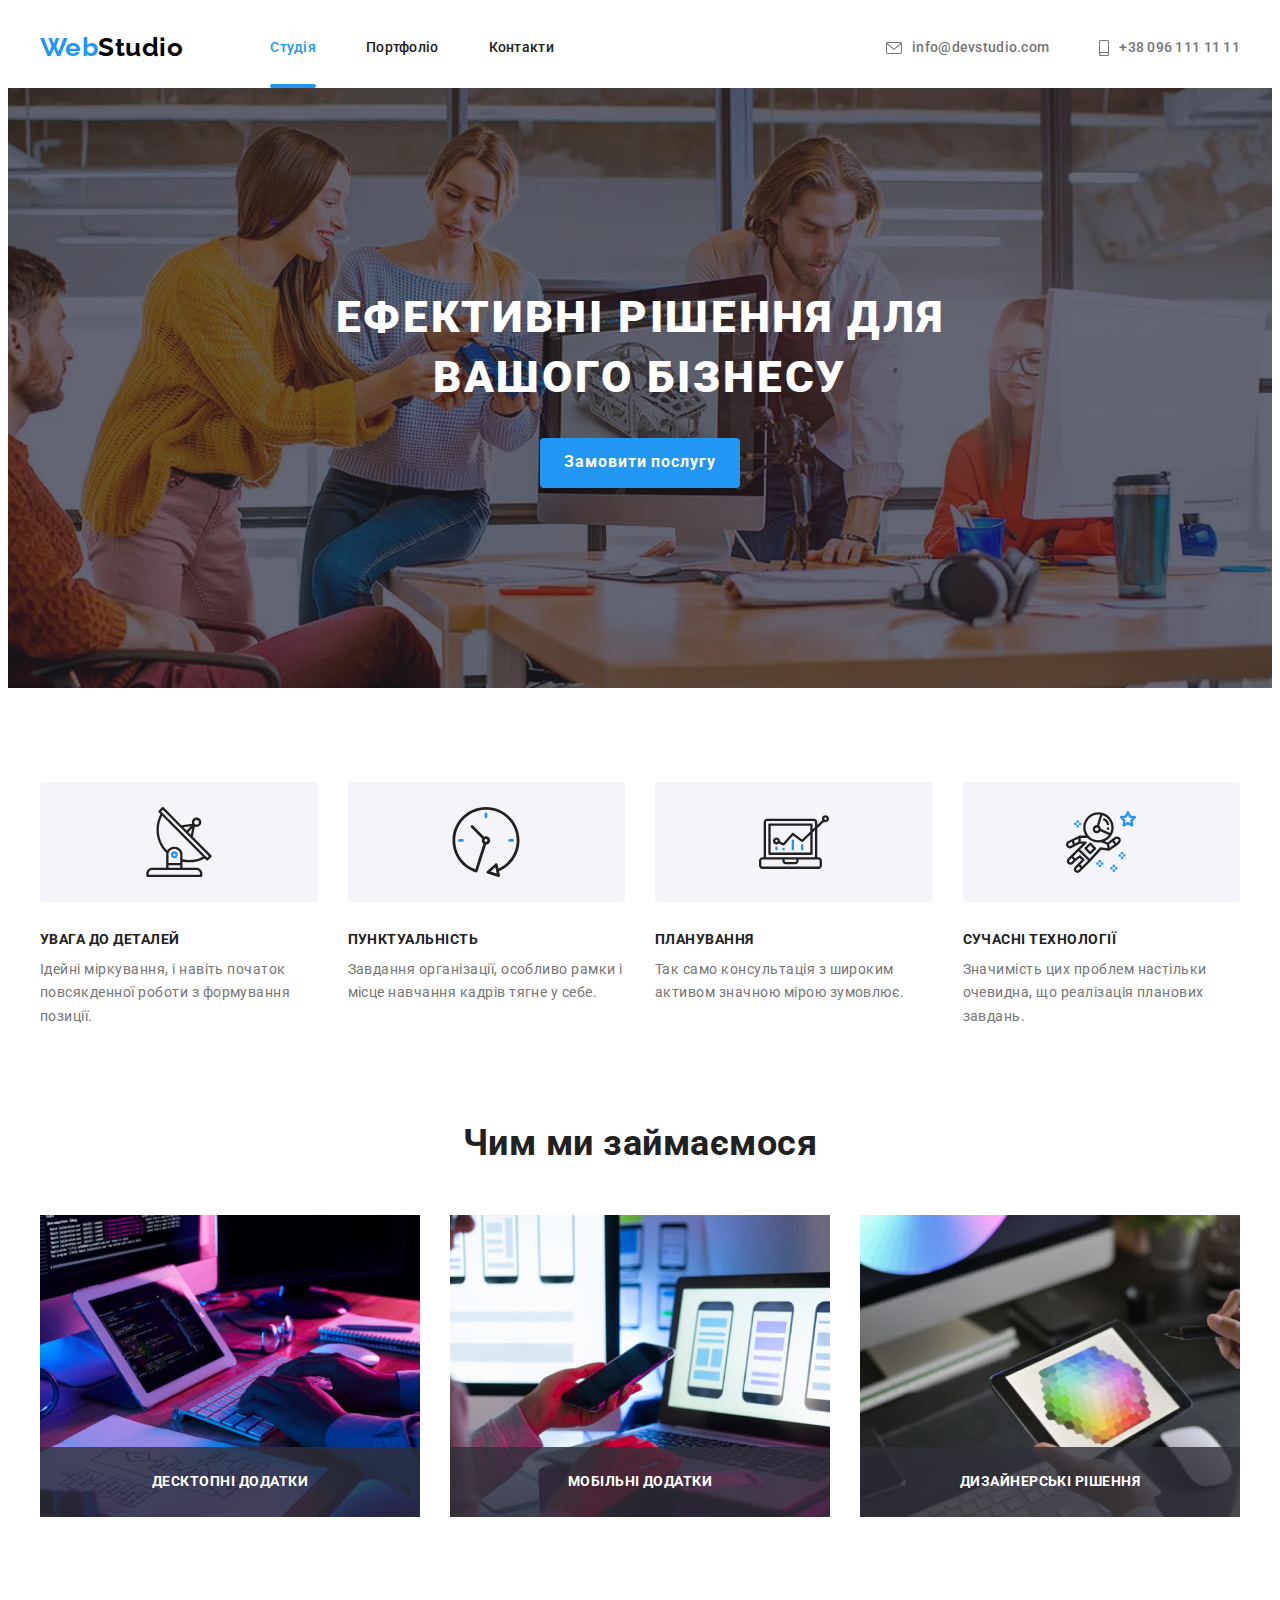
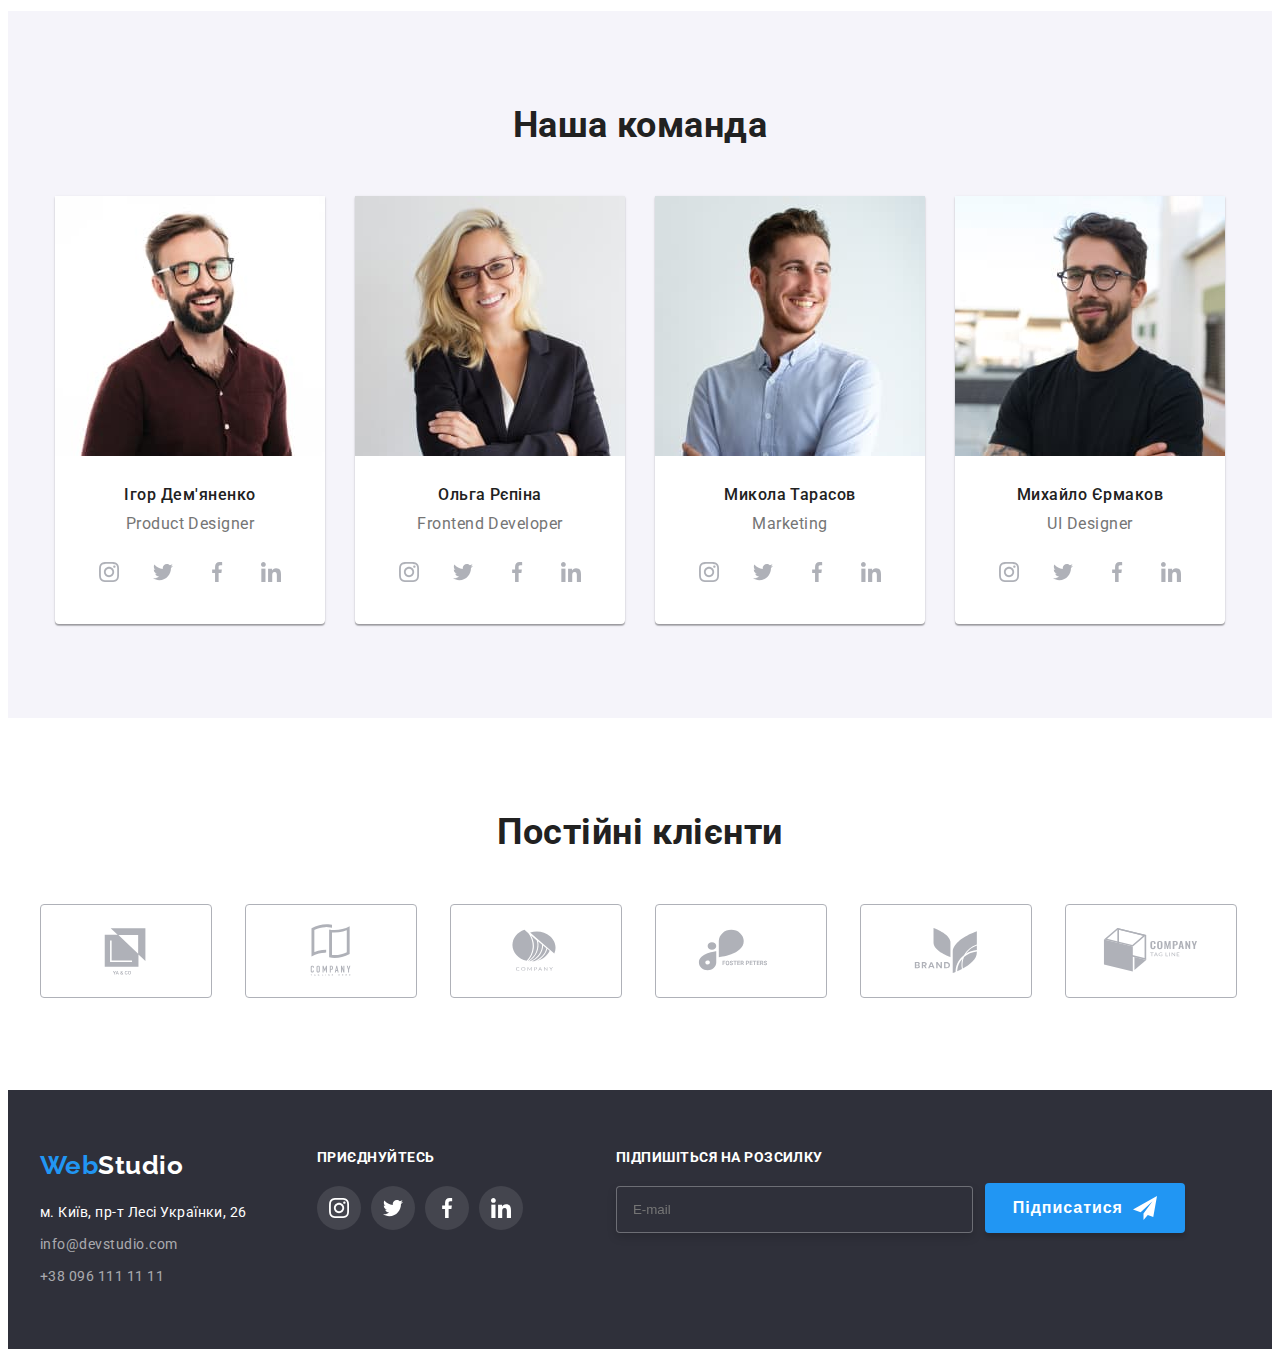
==== commit 5e984c0d: "chng2" ====
--- a/index.html
+++ b/index.html
@@ -178,9 +178,8 @@
 
                             <source srcset="./imges/igor/igor-450.jpg 450w,
                             ./imges/igor/igor-900.jpg 900w"
-                            media="(min-width: 480px)"
-                            sizes="(min-width: 480px) 450px ,100vw"
-                            />
+                            media="(max-width: 767px)"
+                        sizes="(max-width: 767px) 450px ,100vw"/>
                     <img
                     src="./imges/igor/igor-450.jpg" 
                     alt="фото Ігоря Дем'яненко" class="photo">
@@ -234,8 +233,8 @@
                         <source srcset="
                         ./imges/olga/olga-450.jpg 450w,
                         ./imges/olga/olga-900.jpg 900w"
-                        media="(min-width: 480px)"
-                        sizes="(min-width: 480px) 450px ,100vw"/>
+                        media="(max-width: 767px)"
+                        sizes="(max-width: 767px) 450px ,100vw"/>
                 <img src="./imges/olga/olga-450.jpg" 
                 alt="фото Ольги Рєпіної" class="photo">
                 </picture>
@@ -288,9 +287,8 @@
     
                             <source srcset="./imges/nikolay/nikolay-450.jpg 450w,
                             ./imges/nikolay/nikolay-900.jpg 900w"
-                            media="(min-width: 480px)"
-                            sizes="(min-width: 480px) 450px ,100vw"
-                            />
+                            media="(max-width: 767px)"
+                            sizes="(max-width: 767px) 450px ,100vw"/>
                     <img
                     src="./imges/nikolay/nikolay-450.jpg" 
                     alt="фото Миколи Тарасова" class="photo">
@@ -345,9 +343,8 @@
     
                             <source srcset="./imges/mihail/mihail-450.jpg 450w,
                             ./imges/mihail/mihail-900.jpg 900w"
-                            media="(min-width: 480px)"
-                            sizes="(min-width: 480px) 450px ,100vw"
-                            />
+                            media="(max-width: 767px)"
+                        sizes="(max-width: 767px) 450px ,100vw"/>
                     <img
                     src="./imges/mihail/mihail-450.jpg" 
                     alt="фото Михайла Єрмакова" class="photo">
@@ -443,49 +440,51 @@
     <!--Підвал-->
     <footer class="footer">
         <div class="bottom conteiner row-conteiner">
-            <div class="address-box">
-                <a href="./index.html" lang="en" class="logo footer__logo"><span class="logo__accent">Web</span>Studio</a>
-                <address>
-                    <ul class="address-list">
-                        <li class="address-list__item"><a href="https://goo.gl/maps/CPtrU1FHBa2aNyZL9" class="address-list__link address-list__link--map" target="_blank"
-                        rel="noopener noreferrer nofollow">м. Київ, пр-т Лесі Українки, 26</a></li>
-                        <li class="address-list__item"><a href="mailto:info@devstudio.com" class="address-list__link address-list__link--contact" lang="en">info@devstudio.com</a></li>
-                        <li class="address-list__item"><a href="tel:+380961111111" class="address-list__link address-list__link--contact">+38 096 111 11 11</a></li>
-                    </ul>
-                </address>
-            </div>
-            <div class="social-linkbox">
-            <h3 class="title social-linkbox__title">приєднуйтесь</h3>
-            <ul class="social-invers">
-                <li class="social-invers__item">
-                    <a class="social-invers__link" href="#">
-                        <svg class="social-invers__icon" width="20" height="20">
-                            <use href="./imges/icons.svg#instagram"></use>
-                        </svg>
-                    </a>
-                </li>
-                <li class="social-invers__item">
-                    <a class="social-invers__link" href="#">
-                        <svg class="social-invers__icon" width="20" height="20">
-                            <use href="./imges/icons.svg#twitter"></use>
-                        </svg>
-                    </a>
-                </li>
-                <li class="social-invers__item">
-                    <a class="social-invers__link" href="#">
-                        <svg class="social-invers__icon" width="20" height="20">
-                            <use href="./imges/icons.svg#facebook"></use>
-                        </svg>
-                    </a>
-                </li>
-                <li class="social-invers__item">
-                    <a class="social-invers__link" href="#">
-                        <svg class="social-invers__icon" width="20" height="20">
-                            <use href="./imges/icons.svg#linkedin"></use>
-                        </svg>
-                    </a>
-                </li>
-            </ul>
+            <div class="footer-tablet-box">
+                <div class="address-box">
+                    <a href="./index.html" lang="en" class="logo footer__logo"><span class="logo__accent">Web</span>Studio</a>
+                    <address>
+                        <ul class="address-list">
+                            <li class="address-list__item"><a href="https://goo.gl/maps/CPtrU1FHBa2aNyZL9" class="address-list__link address-list__link--map" target="_blank"
+                            rel="noopener noreferrer nofollow">м. Київ, пр-т Лесі Українки, 26</a></li>
+                            <li class="address-list__item"><a href="mailto:info@devstudio.com" class="address-list__link address-list__link--contact" lang="en">info@devstudio.com</a></li>
+                            <li class="address-list__item"><a href="tel:+380961111111" class="address-list__link address-list__link--contact">+38 096 111 11 11</a></li>
+                        </ul>
+                    </address>
+                </div>
+                <div class="social-linkbox">
+                <h3 class="title social-linkbox__title">приєднуйтесь</h3>
+                <ul class="social-invers">
+                    <li class="social-invers__item">
+                        <a class="social-invers__link" href="#">
+                            <svg class="social-invers__icon" width="20" height="20">
+                                <use href="./imges/icons.svg#instagram"></use>
+                            </svg>
+                        </a>
+                    </li>
+                    <li class="social-invers__item">
+                        <a class="social-invers__link" href="#">
+                            <svg class="social-invers__icon" width="20" height="20">
+                                <use href="./imges/icons.svg#twitter"></use>
+                            </svg>
+                        </a>
+                    </li>
+                    <li class="social-invers__item">
+                        <a class="social-invers__link" href="#">
+                            <svg class="social-invers__icon" width="20" height="20">
+                                <use href="./imges/icons.svg#facebook"></use>
+                            </svg>
+                        </a>
+                    </li>
+                    <li class="social-invers__item">
+                        <a class="social-invers__link" href="#">
+                            <svg class="social-invers__icon" width="20" height="20">
+                                <use href="./imges/icons.svg#linkedin"></use>
+                            </svg>
+                        </a>
+                    </li>
+                </ul>
+                </div>
             </div>
             <div class="subscribe">
                 <form class="subscribe-form">
@@ -564,7 +563,7 @@
             <div class="mobile-menu">
                     <nav>
                         <ul class="mob-navigation">
-                            <li class="mob-navigation__item"><a href="./index.html" class="mob-navigation__link mob-navigation__link">Студія</a></li>
+                            <li class="mob-navigation__item"><a href="./index.html" class="mob-navigation__link mob-navigation__link--current">Студія</a></li>
                             <li class="mob-navigation__item"><a href="./portfolio.html" class="mob-navigation__link">Портфоліо</a></li>
                             <li class="mob-navigation__item"><a href="#" class="mob-navigation__link">Контакти</a></li>
                         </ul>
--- a/css/main.min.css
+++ b/css/main.min.css
@@ -1 +1 @@
-.visually-hidden{position:absolute;white-space:nowrap;width:1px;height:1px;overflow:hidden;border:0;padding:0;clip:rect(0 0 0 0);-webkit-clip-path:inset(50%);clip-path:inset(50%);margin:-1px}body{color:#212121;font-family:"Roboto",sans-serif;letter-spacing:.03em;background-color:#fff}ul{list-style:none;margin:0;padding:0}a{text-decoration:none}h1,h2,h3,h4,h5,h6,p{margin:0;padding:0}img{display:block;max-width:100%;height:auto}.bordered-header{border-bottom:1px solid #ececec}.header__conteiner{display:-webkit-box;display:-ms-flexbox;display:flex;min-height:60px;-webkit-box-align:center;-ms-flex-align:center;align-items:center;-webkit-box-pack:justify;-ms-flex-pack:justify;justify-content:space-between}.menu{display:contents;padding:0;margin:0;list-style:none}.menu-toggle{height:40px;width:40px;display:-webkit-box;display:-ms-flexbox;display:flex;-webkit-box-align:center;-ms-flex-align:center;align-items:center;-webkit-box-pack:center;-ms-flex-pack:center;justify-content:center;margin:0;padding:0;background-color:rgba(0,0,0,0);cursor:pointer;border:none;outline:none}.menu-container .menu-toggle{position:absolute;top:10px;right:15px;display:-webkit-box;display:-ms-flexbox;display:flex;-webkit-box-pack:center;-ms-flex-pack:center;justify-content:center;-webkit-box-align:center;-ms-flex-align:center;align-items:center;fill:#212121}.menu-container{position:fixed;top:0;left:0;width:100vw;height:100vh;padding-left:40px;padding-right:40px;padding-top:48px;padding-bottom:48px;background-color:#fff;z-index:999;-webkit-transform:translateX(100%);transform:translateX(100%);-webkit-transition:-webkit-transform 250ms cubic-bezier(0.4, 0, 0.2, 1);transition:-webkit-transform 250ms cubic-bezier(0.4, 0, 0.2, 1);transition:transform 250ms cubic-bezier(0.4, 0, 0.2, 1);transition:transform 250ms cubic-bezier(0.4, 0, 0.2, 1), -webkit-transform 250ms cubic-bezier(0.4, 0, 0.2, 1)}.menu-container.is-open{-webkit-transform:translateX(0);transform:translateX(0)}.js-open-menu__icon{fill:#212121}.menu-toggle__icon{-webkit-transition:fill 250ms cubic-bezier(0.4, 0, 0.2, 1);transition:fill 250ms cubic-bezier(0.4, 0, 0.2, 1)}.menu-toggle__icon:focus,.menu-toggle__icon:hover{fill:#2196f3}.mobile-menu{display:-webkit-box;display:-ms-flexbox;display:flex;-webkit-box-orient:vertical;-webkit-box-direction:normal;-ms-flex-direction:column;flex-direction:column;padding:0;margin:0;list-style:none}.mob-navigation{display:-webkit-box;display:-ms-flexbox;display:flex;-webkit-box-flex:1;-ms-flex-positive:1;flex-grow:1;-webkit-box-orient:vertical;-webkit-box-direction:normal;-ms-flex-direction:column;flex-direction:column;font-style:normal;font-weight:500}.mob-navigation__link{display:block;font-size:40px;line-height:1.17;letter-spacing:.02em;color:#212121;-webkit-transition:color 250ms cubic-bezier(0.4, 0, 0.2, 1);transition:color 250ms cubic-bezier(0.4, 0, 0.2, 1)}.mob-navigation__link:focus,.mob-navigation__link:hover{color:#2196f3}.mob-navigation__item:not(:last-child){margin-bottom:32px}.mob-link-box{display:-webkit-box;display:-ms-flexbox;display:flex;-webkit-box-orient:vertical;-webkit-box-direction:normal;-ms-flex-direction:column;flex-direction:column;margin-top:50%}.mob-contacts{display:-webkit-box;display:-ms-flexbox;display:flex;-webkit-box-orient:vertical;-webkit-box-direction:normal;-ms-flex-direction:column;flex-direction:column}.mob-contacts__item:not(:last-child){margin-bottom:32px}.mob-contacts__link{font-weight:500;font-size:24px;line-height:1.16;letter-spacing:.02em;white-space:nowrap;color:#757575}.mob-contacts__link--first{font-weight:500;font-size:34px;line-height:1.17;white-space:nowrap;color:#2196f3}.follow-links-list{display:-webkit-box;display:-ms-flexbox;display:flex;margin-top:64px;-webkit-box-align:center;-ms-flex-align:center;align-items:center}.follow-links-list__item{display:-webkit-box;display:-ms-flexbox;display:flex;-ms-flex-preferred-size:calc((100% - 120px)/4);flex-basis:calc((100% - 120px)/4)}.follow-links-list__item:not(:last-child){margin-right:10px}.follow-links-list__item:not(:last-child)::after{content:"";display:block;margin-left:8px;width:1px;background-color:rgba(33,33,33,.2)}.follow-links-list__link{display:block;font-weight:500;font-size:18px;line-height:1.22;letter-spacing:.02em;color:#2196f3;white-space:nowrap}@media screen and (min-width: 768px){.menu-toggle{display:none}.nav-menu{display:-webkit-box;display:-ms-flexbox;display:flex}.header__logo{margin-right:87px}.navigation,.contacts{display:-webkit-box;display:-ms-flexbox;display:flex}.contacts{margin-left:auto;-webkit-box-orient:vertical;-webkit-box-direction:normal;-ms-flex-direction:column;flex-direction:column;margin-top:0;-webkit-box-pack:center;-ms-flex-pack:center;justify-content:center}.contacts__item:not(:last-child){margin-bottom:10px}.navigation__item{position:relative;margin-bottom:0}}.navigation__item:not(:last-child){margin-right:50px}.navigation__link{display:block;padding-top:32px;padding-bottom:32px;font-weight:500;font-size:14px;line-height:1.14;letter-spacing:.02em;color:#212121;-webkit-transition:color 250ms cubic-bezier(0.4, 0, 0.2, 1);transition:color 250ms cubic-bezier(0.4, 0, 0.2, 1)}.navigation__link::after{position:absolute;content:"";display:block;width:100%;height:4px;border-radius:2px;left:0;bottom:0;opacity:0;background-color:#2196f3}.navigation__link--current::after{content:"";display:block;opacity:1}.navigation__link:focus,.navigation__link:hover{color:#2196f3}.contacts__link{display:-webkit-box;display:-ms-flexbox;display:flex;-webkit-box-align:center;-ms-flex-align:center;align-items:center;font-weight:500;font-size:14px;line-height:1.14;letter-spacing:.02em;color:#757575;fill:#757575;-webkit-transition:color 250ms cubic-bezier(0.4, 0, 0.2, 1),fill 250ms cubic-bezier(0.4, 0, 0.2, 1);transition:color 250ms cubic-bezier(0.4, 0, 0.2, 1),fill 250ms cubic-bezier(0.4, 0, 0.2, 1)}.contacts__link:focus,.contacts__link:hover{color:#2196f3;fill:#2196f3}.contacts__icon{margin-right:10px}@media(max-width: 767px){.menu{display:none}}@media screen and (min-width: 1200px){.contacts{-webkit-box-orient:horizontal;-webkit-box-direction:normal;-ms-flex-direction:row;flex-direction:row}.contacts__item{margin-bottom:0px}.contacts__item:not(:last-child){margin-right:50px;margin-bottom:0}.contacts__link{padding-top:32px;padding-bottom:32px}}.logo{display:-webkit-box;display:-ms-flexbox;display:flex;font-family:"Raleway",sans-serif;font-style:normal;font-weight:700;font-size:24px;line-height:1.16;color:#000}.logo__accent{font-family:"Raleway",sans-serif;font-style:normal;font-weight:700;font-size:24px;line-height:1.16;color:#2196f3}@media screen and (min-width: 1200px){.logo{font-size:26px;line-height:1.2}.logo__accent{font-size:26px;line-height:1.2}}.title{font-weight:700;font-size:28px;line-height:1.17;text-align:center;color:#212121;margin-bottom:30px}@media screen and (min-width: 1200px){.title{font-size:36px;line-height:1.16;margin-bottom:50px}}.conteiner{-webkit-box-align:center;-ms-flex-align:center;align-items:center;width:480px;margin-right:auto;margin-left:auto;padding-left:15px;padding-right:15px}@media screen and (min-width: 768px){.conteiner{width:768px}}@media screen and (min-width: 1200px){.conteiner{width:1200px}}.section{padding-top:60px;padding-bottom:60px}.section--different-background{background-color:#f5f4fa}.section--no-padding-top{display:none}@media screen and (min-width: 1200px){.section{padding-top:94px;padding-bottom:94px}.section--no-padding-top{display:contents;padding-top:0}}.hero{background-color:#c4c4c4;text-align:center;max-width:1600px;height:100%;padding-top:118px;padding-bottom:118px;margin-left:auto;margin-right:auto;background-image:-webkit-gradient(linear, left top, right top, from(rgba(47, 48, 58, 0.4)), to(rgba(47, 48, 58, 0.4))),url(../imges/herobg/herobg-480.jpg);background-image:linear-gradient(to right, rgba(47, 48, 58, 0.4), rgba(47, 48, 58, 0.4)),url(../imges/herobg/herobg-480.jpg);background-repeat:no-repeat;background-size:cover;background-position:center}@media(min-device-pixel-ratio: 2),(-webkit-min-device-pixel-ratio: 2),(min-resolution: 192dpi),(min-resolution: 2dppx){.hero{background-image:-webkit-gradient(linear, left top, right top, from(rgba(47, 48, 58, 0.4)), to(rgba(47, 48, 58, 0.4))),url(../imges/herobg/herobg-960.jpg);background-image:linear-gradient(to right, rgba(47, 48, 58, 0.4), rgba(47, 48, 58, 0.4)),url(../imges/herobg/herobg-960.jpg)}}@media screen and (min-width: 481px){.hero{background-image:-webkit-gradient(linear, left top, right top, from(rgba(47, 48, 58, 0.4)), to(rgba(47, 48, 58, 0.4))),url(../imges/herobg/herobg-768.jpg);background-image:linear-gradient(to right, rgba(47, 48, 58, 0.4), rgba(47, 48, 58, 0.4)),url(../imges/herobg/herobg-768.jpg)}}@media screen and (min-width: 481px)and (min-device-pixel-ratio: 2),screen and (min-width: 481px)and (-webkit-min-device-pixel-ratio: 2),screen and (min-width: 481px)and (min-resolution: 192dpi),screen and (min-width: 481px)and (min-resolution: 2dppx){.hero{background-image:-webkit-gradient(linear, left top, right top, from(rgba(47, 48, 58, 0.4)), to(rgba(47, 48, 58, 0.4))),url(../imges/herobg/herobg-1536.jpg);background-image:linear-gradient(to right, rgba(47, 48, 58, 0.4), rgba(47, 48, 58, 0.4)),url(../imges/herobg/herobg-1536.jpg)}}@media screen and (min-width: 769px){.hero{background-image:-webkit-gradient(linear, left top, right top, from(rgba(47, 48, 58, 0.4)), to(rgba(47, 48, 58, 0.4))),url(../imges/herobg/herobg-1600.jpg);background-image:linear-gradient(to right, rgba(47, 48, 58, 0.4), rgba(47, 48, 58, 0.4)),url(../imges/herobg/herobg-1600.jpg)}}@media screen and (min-width: 769px)and (min-device-pixel-ratio: 2),screen and (min-width: 769px)and (-webkit-min-device-pixel-ratio: 2),screen and (min-width: 769px)and (min-resolution: 192dpi),screen and (min-width: 769px)and (min-resolution: 2dppx){.hero{background-image:-webkit-gradient(linear, left top, right top, from(rgba(47, 48, 58, 0.4)), to(rgba(47, 48, 58, 0.4))),url(../imges/herobg/herobg-3200.jpg);background-image:linear-gradient(to right, rgba(47, 48, 58, 0.4), rgba(47, 48, 58, 0.4)),url(../imges/herobg/herobg-3200.jpg)}}.hero-box{max-width:360px;margin-left:auto;margin-right:auto}.hero-box__title{margin-bottom:30px;font-weight:900;font-size:26px;line-height:1.61;text-align:center;letter-spacing:.06em;text-transform:uppercase;color:#fff}@media screen and (max-width: 479px){.hero-box__title{font-size:21px}}.hero-box__button{font-family:inherit;font-weight:700;font-size:16px;line-height:1.9;letter-spacing:.06em;width:200px;height:50px;border:0em;border-radius:4px;color:#fff;background:#2196f3;cursor:pointer;-webkit-transition:background 250ms cubic-bezier(0.4, 0, 0.2, 1),-webkit-box-shadow 250 ms cubic-bezier(0.4, 0, 0.2, 1);transition:background 250ms cubic-bezier(0.4, 0, 0.2, 1),-webkit-box-shadow 250 ms cubic-bezier(0.4, 0, 0.2, 1);transition:background 250ms cubic-bezier(0.4, 0, 0.2, 1),box-shadow 250 ms cubic-bezier(0.4, 0, 0.2, 1);transition:background 250ms cubic-bezier(0.4, 0, 0.2, 1),box-shadow 250 ms cubic-bezier(0.4, 0, 0.2, 1),-webkit-box-shadow 250 ms cubic-bezier(0.4, 0, 0.2, 1)}.hero-box__button:hover,.hero-box__button:focus{background:#188ce8;-webkit-box-shadow:0px 4px 4px rgba(0,0,0,.15);box-shadow:0px 4px 4px rgba(0,0,0,.15)}@media screen and (min-width: 1200px){.hero{padding-top:200px;padding-bottom:200px}.hero-box__title{font-size:44px;line-height:1.36}.hero-box{max-width:696px}}@media screen and (min-width: 786px){.hero{min-width:768px}}.principles__item:not(:last-child){margin-bottom:30px}.principles__thumb{display:-webkit-box;display:-ms-flexbox;display:flex;background-color:#f5f4fa;border-radius:4px;min-width:270px;min-height:120px;margin-bottom:30px;-webkit-box-pack:center;-ms-flex-pack:center;justify-content:center;-webkit-box-align:center;-ms-flex-align:center;align-items:center}.principles__title{margin-bottom:10px;font-weight:700;font-size:14px;line-height:1.14;text-align:center;text-transform:uppercase;color:#212121}.principles__content{font-weight:400;font-size:14px;line-height:1.7;color:#757575}@media screen and (min-width: 768px){.principles{display:-webkit-box;display:-ms-flexbox;display:flex;-ms-flex-wrap:wrap;flex-wrap:wrap;-webkit-box-pack:center;-ms-flex-pack:center;justify-content:center;gap:30px}.principles__title{text-align:start}.principles__item{-ms-flex-preferred-size:calc((100% - 30px)/2);flex-basis:calc((100% - 30px)/2)}.principles__item:not(:last-child){margin-bottom:0px}}@media screen and (min-width: 1200px){.principles{-webkit-box-pack:start;-ms-flex-pack:start;justify-content:start}.principles__item{-ms-flex-preferred-size:calc((100% - 90px)/4);flex-basis:calc((100% - 90px)/4)}}.work-list{display:-webkit-box;display:-ms-flexbox;display:flex;-webkit-box-pack:center;-ms-flex-pack:center;justify-content:center}.work-list__thumb{position:relative}.work-list__item:not(:last-child){margin-right:30px}.work-list__overlay{position:absolute;width:100%;height:70px;bottom:0%;left:0%;display:-webkit-box;display:-ms-flexbox;display:flex;-webkit-box-pack:center;-ms-flex-pack:center;justify-content:center;-webkit-box-align:center;-ms-flex-align:center;align-items:center;background-color:rgba(47,48,58,.8)}.work-list__title{margin:0;font-weight:700;font-size:14px;line-height:1.14;text-align:center;text-transform:uppercase;color:#fff}.team-list__item{background-color:#fff;-webkit-box-shadow:0px 1px 3px rgba(0,0,0,.12),0px 1px 1px rgba(0,0,0,.14),0px 2px 1px rgba(0,0,0,.2);box-shadow:0px 1px 3px rgba(0,0,0,.12),0px 1px 1px rgba(0,0,0,.14),0px 2px 1px rgba(0,0,0,.2);border-radius:0px 0px 4px 4px}.team-list__item:not(:last-child){margin-bottom:30px}.content-box{padding-top:30px;padding-bottom:30px;padding-left:32px;padding-right:32px}.content-box__title{margin-bottom:10px;font-weight:500;font-size:16px;line-height:1.18;text-align:center;color:#212121}.content-box__content{font-weight:400;font-size:16px;line-height:1.18;text-align:center;color:#757575;margin-bottom:16px}.social-list{display:-webkit-box;display:-ms-flexbox;display:flex;-webkit-box-align:center;-ms-flex-align:center;align-items:center;-webkit-box-pack:center;-ms-flex-pack:center;justify-content:center}.social-list__link{display:-webkit-box;display:-ms-flexbox;display:flex;-webkit-box-pack:center;-ms-flex-pack:center;justify-content:center;-webkit-box-align:center;-ms-flex-align:center;align-items:center;width:44px;height:44px;fill:#afb1b8;background-color:#fff;border-radius:50%;-webkit-transition:background-color 250ms cubic-bezier(0.4, 0, 0.2, 1),fill 250ms cubic-bezier(0.4, 0, 0.2, 1);transition:background-color 250ms cubic-bezier(0.4, 0, 0.2, 1),fill 250ms cubic-bezier(0.4, 0, 0.2, 1)}.social-list__link:hover,.social-list__link:focus{fill:#fff;background-color:#2196f3}.social-list__item:not(:last-child){margin-right:10px}@media screen and (min-width: 768px){.team-list{display:-webkit-box;display:-ms-flexbox;display:flex;-ms-flex-wrap:wrap;flex-wrap:wrap;gap:30px;-webkit-box-pack:center;-ms-flex-pack:center;justify-content:center}.team-list__item{-ms-flex-preferred-size:calc((100% - 30px)/2);flex-basis:calc((100% - 30px)/2)}.team-list__item:not(:last-child){margin-bottom:0}}@media screen and (min-width: 1200px){.team-list__item{-ms-flex-preferred-size:calc((100% - 120px)/4);flex-basis:calc((100% - 120px)/4)}}.clients-list{display:-webkit-box;display:-ms-flexbox;display:flex;-ms-flex-wrap:wrap;flex-wrap:wrap;-webkit-box-pack:center;-ms-flex-pack:center;justify-content:center;gap:30px}.clients-list__link{display:-webkit-box;display:-ms-flexbox;display:flex;-webkit-box-pack:center;-ms-flex-pack:center;justify-content:center;-webkit-box-align:center;-ms-flex-align:center;align-items:center;max-width:210px;height:92px;fill:#afb1b8;background-color:#fff;border:1px solid #afb1b8;border-radius:4px;-webkit-transition:fill 250ms cubic-bezier(0.4, 0, 0.2, 1),border-color 250ms cubic-bezier(0.4, 0, 0.2, 1);transition:fill 250ms cubic-bezier(0.4, 0, 0.2, 1),border-color 250ms cubic-bezier(0.4, 0, 0.2, 1)}.clients-list__link:hover,.clients-list__link:focus{fill:#2196f3;border-color:#2196f3}.clients-list__item{-ms-flex-preferred-size:calc((100% - 30px)/2);flex-basis:calc((100% - 30px)/2)}@media screen and (min-width: 768px){.clients-list__item{-ms-flex-preferred-size:calc((100% - 60px)/3);flex-basis:calc((100% - 60px)/3)}.clients-list__link{width:226px}}@media screen and (min-width: 1200px){.clients-list__item{-ms-flex-preferred-size:calc((100% - 150px)/6);flex-basis:calc((100% - 150px)/6)}.clients-list__link{width:170px}.clients-list{-ms-flex-wrap:nowrap;flex-wrap:nowrap;gap:30px}}.footer{background-color:#2f303a;padding-top:60px;padding-bottom:60px}.footer__logo{-webkit-box-pack:center;-ms-flex-pack:center;justify-content:center;color:#fff;margin-bottom:20px}.address-list{text-align:center;margin-bottom:60px}.address-list__item:not(:last-child){margin-bottom:8px}.address-list__link{font-style:normal;font-weight:400;font-size:14px;line-height:1.7}.address-list__link--map{color:#fff;-webkit-transition:color 250ms cubic-bezier(0.4, 0, 0.2, 1);transition:color 250ms cubic-bezier(0.4, 0, 0.2, 1)}.address-list__link--map:hover,.address-list__link--map:focus{color:#2196f3}.address-list__link--contact{color:rgba(255,255,255,.6);-webkit-transition:color 250ms cubic-bezier(0.4, 0, 0.2, 1);transition:color 250ms cubic-bezier(0.4, 0, 0.2, 1)}.address-list__link--contact:hover,.address-list__link--contact:focus{color:#2196f3}.social-linkbox{display:-webkit-box;display:-ms-flexbox;display:flex;-webkit-box-orient:vertical;-webkit-box-direction:normal;-ms-flex-direction:column;flex-direction:column;margin-bottom:60px}.social-linkbox__title{font-weight:700;font-size:14px;line-height:1.14;text-align:center;text-transform:uppercase;margin-bottom:20px;color:#fff}.social-invers{display:-webkit-box;display:-ms-flexbox;display:flex;-webkit-box-pack:center;-ms-flex-pack:center;justify-content:center}.social-invers__item:not(:last-child){margin-right:10px}.social-invers__link{display:-webkit-box;display:-ms-flexbox;display:flex;-webkit-box-pack:center;-ms-flex-pack:center;justify-content:center;-webkit-box-align:center;-ms-flex-align:center;align-items:center;width:44px;height:44px;fill:#fff;background-color:rgba(255,255,255,.1);border-radius:50%;-webkit-transition:background-color 250ms cubic-bezier(0.4, 0, 0.2, 1);transition:background-color 250ms cubic-bezier(0.4, 0, 0.2, 1)}.social-invers__link:hover,.social-invers__link:focus{background-color:#2196f3}.subscribe{display:-webkit-box;display:-ms-flexbox;display:flex;-webkit-box-pack:center;-ms-flex-pack:center;justify-content:center}.subscribe-form{display:-webkit-box;display:-ms-flexbox;display:flex;-webkit-box-orient:vertical;-webkit-box-direction:normal;-ms-flex-direction:column;flex-direction:column;min-width:450px;-webkit-box-align:center;-ms-flex-align:center;align-items:center}.subscribe-form__title{font-weight:700;font-size:14px;line-height:1.14;text-transform:uppercase;color:#fff;margin-bottom:20px}.subscribe-form__input{display:block;border:1px solid rgba(255,255,255,.3);-webkit-filter:drop-shadow(0px 4px 4px rgba(0, 0, 0, 0.15));filter:drop-shadow(0px 4px 4px rgba(0, 0, 0, 0.15));border-radius:4px;background-color:#2f303a;padding:15px 16px;color:#fff}.shell{display:-webkit-box;display:-ms-flexbox;display:flex;-webkit-box-orient:vertical;-webkit-box-direction:normal;-ms-flex-direction:column;flex-direction:column;width:calc(100% - 30px);margin-bottom:20px}.shell::-webkit-input-placeholder{color:rgba(255,255,255,.6)}.shell::-moz-placeholder{color:rgba(255,255,255,.6)}.shell:-ms-input-placeholder{color:rgba(255,255,255,.6)}.shell::-ms-input-placeholder{color:rgba(255,255,255,.6)}.shell::placeholder{color:rgba(255,255,255,.6)}.button{display:-webkit-box;display:-ms-flexbox;display:flex;-webkit-box-pack:center;-ms-flex-pack:center;justify-content:center;-webkit-box-align:center;-ms-flex-align:center;align-items:center;margin-left:auto;margin-right:auto;font-weight:700;font-size:16px;line-height:1.88;letter-spacing:.06em;color:#fff;width:200px;height:50px;background:#2196f3;-webkit-box-shadow:0px 4px 4px rgba(0,0,0,.15);box-shadow:0px 4px 4px rgba(0,0,0,.15);border:rgba(0,0,0,0);border-color:#2196f3;border-radius:4px;cursor:pointer}.button__icon{margin-left:10px}@media screen and (min-width: 1200px){.footer__logo{-webkit-box-pack:start;-ms-flex-pack:start;justify-content:start}.address-list{text-align:start;margin-bottom:0px}.social-linkbox{margin-bottom:0;margin-right:93px;-webkit-box-align:start;-ms-flex-align:start;align-items:start}.subscribe-form{-webkit-box-align:end;-ms-flex-align:end;align-items:end;-webkit-box-orient:horizontal;-webkit-box-direction:normal;-ms-flex-direction:row;flex-direction:row}.subscribe-form__title{text-align:left}.bottom{display:-webkit-box;display:-ms-flexbox;display:flex;-webkit-box-align:baseline;-ms-flex-align:baseline;align-items:baseline}.address-box{-webkit-box-flex:1;-ms-flex-positive:1;flex-grow:1}.shell{width:357px;margin-bottom:0;margin-right:12px}}.button-list{display:-webkit-box;display:-ms-flexbox;display:flex;-ms-flex-wrap:wrap;flex-wrap:wrap;margin-bottom:40px;max-width:326px}@media screen and (min-width: 768px){.button-list{-webkit-box-pack:center;-ms-flex-pack:center;justify-content:center;margin-bottom:30px;max-width:100%}}@media screen and (min-width: 1200px){.button-list{margin-bottom:50px}}.button-list__button{font-family:inherit;font-weight:500;font-size:16px;line-height:1.62;text-align:center;color:#212121;padding-left:22px;padding-right:22px;padding-top:6px;padding-bottom:6px;background-color:#f5f4fa;border-radius:4px;border:0em;cursor:pointer;-webkit-transition:background-color 250ms cubic-bezier(0.4, 0, 0.2, 1),color 250ms cubic-bezier(0.4, 0, 0.2, 1),-webkit-box-shadow 250ms cubic-bezier(0.4, 0, 0.2, 1);transition:background-color 250ms cubic-bezier(0.4, 0, 0.2, 1),color 250ms cubic-bezier(0.4, 0, 0.2, 1),-webkit-box-shadow 250ms cubic-bezier(0.4, 0, 0.2, 1);transition:background-color 250ms cubic-bezier(0.4, 0, 0.2, 1),color 250ms cubic-bezier(0.4, 0, 0.2, 1),box-shadow 250ms cubic-bezier(0.4, 0, 0.2, 1);transition:background-color 250ms cubic-bezier(0.4, 0, 0.2, 1),color 250ms cubic-bezier(0.4, 0, 0.2, 1),box-shadow 250ms cubic-bezier(0.4, 0, 0.2, 1),-webkit-box-shadow 250ms cubic-bezier(0.4, 0, 0.2, 1)}.button-list__button:focus,.button-list__button:hover{background-color:#2196f3;color:#fff;-webkit-box-shadow:0px 3px 1px rgba(0,0,0,.1),0px 1px 2px rgba(0,0,0,.08),0px 2px 2px rgba(0,0,0,.12);box-shadow:0px 3px 1px rgba(0,0,0,.1),0px 1px 2px rgba(0,0,0,.08),0px 2px 2px rgba(0,0,0,.12)}.button-list__item:not(:last-child){margin-right:8px;margin-bottom:15px}@media screen and (min-width: 768px){.button-list__item:not(:last-child){margin-bottom:0px}}.card-list__item{margin-bottom:30px;border-bottom:1px solid #eee;border-left:1px solid #eee;border-right:1px solid #eee}.card-list__link{display:block;cursor:default}.card-list__link:focus,.card-list__link:hover{-webkit-box-shadow:0px 1px 1px rgba(0,0,0,.12),0px 4px 4px rgba(0,0,0,.06),1px 4px 6px rgba(0,0,0,.16);box-shadow:0px 1px 1px rgba(0,0,0,.12),0px 4px 4px rgba(0,0,0,.06),1px 4px 6px rgba(0,0,0,.16)}.card-head{padding-left:24px;padding-right:24px;padding-bottom:20px;padding-top:20px}.card-head__title{margin-bottom:4px;text-align:start;font-weight:700;font-size:18px;line-height:2;letter-spacing:.06em;color:#212121}.card-head__content{font-weight:400;font-size:16px;line-height:1.87;color:#757575}.wrapper{position:relative;overflow:hidden}@media screen and (min-width: 768px){.card-list__item{-ms-flex-preferred-size:calc((100% - 30px)/2);flex-basis:calc((100% - 30px)/2);margin-bottom:0px}.card-list{display:-webkit-box;display:-ms-flexbox;display:flex;-ms-flex-wrap:wrap;flex-wrap:wrap;gap:30px}}@media screen and (min-width: 1200px){.card-list__item{-ms-flex-preferred-size:calc((100% - 60px)/3);flex-basis:calc((100% - 60px)/3)}}.card-overlay{position:absolute;display:-webkit-box;display:-ms-flexbox;display:flex;width:100%;height:100%;top:0;left:0;-webkit-transform:translateY(101%);transform:translateY(101%);-webkit-transition:-webkit-transform 250ms cubic-bezier(0.4, 0, 0.2, 1);transition:-webkit-transform 250ms cubic-bezier(0.4, 0, 0.2, 1);transition:transform 250ms cubic-bezier(0.4, 0, 0.2, 1);transition:transform 250ms cubic-bezier(0.4, 0, 0.2, 1), -webkit-transform 250ms cubic-bezier(0.4, 0, 0.2, 1);padding-right:24px;padding-left:24px;padding-top:77px;padding-bottom:77px;background-color:rgba(33,150,243,.9)}.card-list__link:focus .card-overlay,.card-list__link:hover .card-overlay{-webkit-transform:translateY(0);transform:translateY(0)}.card-overlay__content{max-width:100%;font-weight:400;font-size:18px;line-height:1.55;color:#fff}@media screen and (min-width: 768px){.card-overlay{padding-top:49px}}@media screen and (min-width: 1200px){.card-overlay{padding-top:63px;padding-bottom:63px}}.backdrop{position:fixed;top:0;left:0;width:100%;height:100%;background-color:rgba(0,0,0,.2);-webkit-transition:opacity 250ms cubic-bezier(0.4, 0, 0.2, 1);transition:opacity 250ms cubic-bezier(0.4, 0, 0.2, 1)}.backdrop.is-hidden{position:fixed;opacity:0;pointer-events:none}.backdrop.is-hidden .modal{-webkit-transform:translate(-50%, -10%);transform:translate(-50%, -10%)}.modal{position:absolute;top:50%;left:50%;-webkit-transform:translate(-50%, -50%);transform:translate(-50%, -50%);max-width:93vw;background-color:#fff;-webkit-box-shadow:0px 1px 3px rgba(0,0,0,.12),0px 1px 1px rgba(0,0,0,.14),0px 2px 1px rgba(0,0,0,.2);box-shadow:0px 1px 3px rgba(0,0,0,.12),0px 1px 1px rgba(0,0,0,.14),0px 2px 1px rgba(0,0,0,.2);border-radius:4px;-webkit-transition:-webkit-transform 250ms cubic-bezier(0.4, 0, 0.2, 1);transition:-webkit-transform 250ms cubic-bezier(0.4, 0, 0.2, 1);transition:transform 250ms cubic-bezier(0.4, 0, 0.2, 1);transition:transform 250ms cubic-bezier(0.4, 0, 0.2, 1), -webkit-transform 250ms cubic-bezier(0.4, 0, 0.2, 1)}@media screen and (min-width: 480px){.modal{min-width:450px}}@media screen and (min-width: 1200px){.modal{max-width:528px}}.close{position:absolute;top:8px;right:8px;display:-webkit-box;display:-ms-flexbox;display:flex;-webkit-box-pack:center;-ms-flex-pack:center;justify-content:center;-webkit-box-align:center;-ms-flex-align:center;align-items:center;width:30px;height:30px;fill:#000;background-color:#fff;border:1px solid rgba(0,0,0,.1);border-radius:50%;cursor:pointer;-webkit-transition:fill 250ms cubic-bezier(0.4, 0, 0.2, 1);transition:fill 250ms cubic-bezier(0.4, 0, 0.2, 1)}.close:focus,.close:hover{fill:#2196f3}.form{padding:40px}.form__head{display:-webkit-box;display:-ms-flexbox;display:flex;-webkit-box-pack:center;-ms-flex-pack:center;justify-content:center;font-weight:700;font-size:20px;line-height:1.5;text-align:center;letter-spacing:.03em;color:#212121}@media screen and (min-width: 1200px){.form__head{line-height:1.15}}.form-field{position:relative;display:-webkit-box;display:-ms-flexbox;display:flex;-webkit-box-orient:vertical;-webkit-box-direction:normal;-ms-flex-direction:column;flex-direction:column;margin-bottom:10px;font-size:12px;line-height:1.16;letter-spacing:.01em;color:#757575}.form-field__icon{position:absolute;left:12px;top:50%;-webkit-transition:fill 250ms cubic-bezier(0.4, 0, 0.2, 1);transition:fill 250ms cubic-bezier(0.4, 0, 0.2, 1)}.form-field:hover .form-field__icon,.form-field__input:focus+.form-field__icon{border-color:#2196f3;fill:#2196f3}.form-field__input{width:100%;height:40px;margin:0;padding-top:11px;padding-bottom:11px;padding-left:42px;padding-right:11px;border:1px solid rgba(33,33,33,.2);border-radius:4px;cursor:pointer;-webkit-transition:border-color 250ms cubic-bezier(0.4, 0, 0.2, 1);transition:border-color 250ms cubic-bezier(0.4, 0, 0.2, 1)}.form-field:hover .form-field__input,.form-field__input:focus{border-color:#2196f3;fill:#2196f3}.form-field label{margin-bottom:4px}.comment{margin-bottom:20px}.textarea-input{resize:none;border:1px solid rgba(33,33,33,.2);border-radius:4px;cursor:pointer;padding:11px}textarea::-webkit-input-placeholder{font-weight:400;font-size:12px;line-height:1.16;letter-spacing:.01em;color:rgba(117,117,117,.5)}textarea::-moz-placeholder{font-weight:400;font-size:12px;line-height:1.16;letter-spacing:.01em;color:rgba(117,117,117,.5)}textarea:-ms-input-placeholder{font-weight:400;font-size:12px;line-height:1.16;letter-spacing:.01em;color:rgba(117,117,117,.5)}textarea::-ms-input-placeholder{font-weight:400;font-size:12px;line-height:1.16;letter-spacing:.01em;color:rgba(117,117,117,.5)}textarea::placeholder{font-weight:400;font-size:12px;line-height:1.16;letter-spacing:.01em;color:rgba(117,117,117,.5)}.checkbox{position:relative;display:-webkit-box;display:-ms-flexbox;display:flex;-webkit-box-pack:center;-ms-flex-pack:center;justify-content:center;-webkit-box-align:center;-ms-flex-align:center;align-items:center;margin-bottom:30px}.checkbox__title{display:-webkit-box;display:-ms-flexbox;display:flex;-webkit-box-pack:center;-ms-flex-pack:center;justify-content:center;-webkit-box-align:center;-ms-flex-align:center;align-items:center;white-space:nowrap;text-align:center;font-weight:400;font-size:14px;line-height:1.16;padding:0px;color:#757575}@media screen and (max-width: 479px){.checkbox__title{font-size:smaller;font-weight:100;line-height:.2}}@media screen and (min-width: 1200px){.checkbox__title{line-height:1.7}}.checkbox__link{text-align:center;color:#2196f3;text-decoration:underline;white-space:nowrap}.checkbox__icon{display:-webkit-box;display:-ms-flexbox;display:flex;margin-right:8px;width:16px;height:15px;background-image:url(../imges/checkbox.svg);fill:#212121;-webkit-transition:background 250ms cubic-bezier(0.4, 0, 0.2, 1);transition:background 250ms cubic-bezier(0.4, 0, 0.2, 1)}.checkbox input:checked+.checkbox__icon{fill:#fff;background:#2196f3;background-image:url(../imges/check.svg);background-size:contain;background-origin:border-box;border-radius:2px}.checkbox input[type=checkbox]{position:absolute;white-space:nowrap;width:1px;height:1px;overflow:hidden;border:0;padding:0;clip:rect(0 0 0 0);-webkit-clip-path:inset(50%);clip-path:inset(50%);margin:-1px}.form-submit{display:block;-webkit-box-pack:center;-ms-flex-pack:center;justify-content:center}.form-submit__button{display:-webkit-box;display:-ms-flexbox;display:flex;margin-left:auto;margin-right:auto;width:200px;height:50px;-webkit-box-shadow:0px 4px 4px rgba(0,0,0,.15);box-shadow:0px 4px 4px rgba(0,0,0,.15);border-radius:4px;border-color:#2196f3;border:rgba(0,0,0,0);background:#2196f3;cursor:pointer;-webkit-box-align:center;-ms-flex-align:center;align-items:center;-webkit-box-pack:center;-ms-flex-pack:center;justify-content:center;letter-spacing:.06em;font-weight:700;font-size:16px;line-height:1.85;color:#fff;-webkit-transition:border-color 250ms cubic-bezier(0.4, 0, 0.2, 1),background 250ms cubic-bezier(0.4, 0, 0.2, 1);transition:border-color 250ms cubic-bezier(0.4, 0, 0.2, 1),background 250ms cubic-bezier(0.4, 0, 0.2, 1)}.form-submit__button:focus,.form-submit__button:hover{border-color:#188ce8;background:#188ce8}/*# sourceMappingURL=main.min.css.map */+.visually-hidden{position:absolute;white-space:nowrap;width:1px;height:1px;overflow:hidden;border:0;padding:0;clip:rect(0 0 0 0);-webkit-clip-path:inset(50%);clip-path:inset(50%);margin:-1px}body{color:#212121;font-family:"Roboto",sans-serif;letter-spacing:.03em;background-color:#fff}ul{list-style:none;margin:0;padding:0}a{text-decoration:none}h1,h2,h3,h4,h5,h6,p{margin:0;padding:0}img{display:block;max-width:100%;height:auto}.bordered-header{border-bottom:1px solid #ececec}.header__conteiner{display:-webkit-box;display:-ms-flexbox;display:flex;min-height:60px;-webkit-box-align:center;-ms-flex-align:center;align-items:center;-webkit-box-pack:justify;-ms-flex-pack:justify;justify-content:space-between}.menu{display:contents;padding:0;margin:0;list-style:none}.menu-toggle{height:40px;width:40px;display:-webkit-box;display:-ms-flexbox;display:flex;-webkit-box-align:center;-ms-flex-align:center;align-items:center;-webkit-box-pack:center;-ms-flex-pack:center;justify-content:center;margin:0;padding:0;background-color:rgba(0,0,0,0);cursor:pointer;border:none;outline:none}.menu-container .menu-toggle{position:absolute;top:10px;right:15px;display:-webkit-box;display:-ms-flexbox;display:flex;-webkit-box-pack:center;-ms-flex-pack:center;justify-content:center;-webkit-box-align:center;-ms-flex-align:center;align-items:center;fill:#212121}.menu-container{position:fixed;top:0;left:0;width:100vw;height:100vh;padding-left:40px;padding-right:40px;padding-top:48px;padding-bottom:48px;background-color:#fff;z-index:999;-webkit-transform:translateX(100%);transform:translateX(100%);-webkit-transition:-webkit-transform 250ms cubic-bezier(0.4, 0, 0.2, 1);transition:-webkit-transform 250ms cubic-bezier(0.4, 0, 0.2, 1);transition:transform 250ms cubic-bezier(0.4, 0, 0.2, 1);transition:transform 250ms cubic-bezier(0.4, 0, 0.2, 1), -webkit-transform 250ms cubic-bezier(0.4, 0, 0.2, 1)}.menu-container.is-open{-webkit-transform:translateX(0);transform:translateX(0)}.js-open-menu__icon{fill:#212121}.menu-toggle__icon{-webkit-transition:fill 250ms cubic-bezier(0.4, 0, 0.2, 1);transition:fill 250ms cubic-bezier(0.4, 0, 0.2, 1)}.menu-toggle__icon:focus,.menu-toggle__icon:hover{fill:#2196f3}.mobile-menu{display:-webkit-box;display:-ms-flexbox;display:flex;-webkit-box-orient:vertical;-webkit-box-direction:normal;-ms-flex-direction:column;flex-direction:column;height:100%;list-style:none;-webkit-box-pack:justify;-ms-flex-pack:justify;justify-content:space-between}.mob-navigation{display:-webkit-box;display:-ms-flexbox;display:flex;-webkit-box-flex:1;-ms-flex-positive:1;flex-grow:1;-webkit-box-orient:vertical;-webkit-box-direction:normal;-ms-flex-direction:column;flex-direction:column;font-style:normal;font-weight:500}.mob-navigation__link{display:block;font-size:40px;line-height:1.17;letter-spacing:.02em;color:#212121;-webkit-transition:color 250ms cubic-bezier(0.4, 0, 0.2, 1);transition:color 250ms cubic-bezier(0.4, 0, 0.2, 1)}.mob-navigation__link:focus,.mob-navigation__link:hover{color:#2196f3}.mob-navigation__link--current{color:#2196f3}.mob-navigation__item:not(:last-child){margin-bottom:32px}.mob-link-box{display:-webkit-box;display:-ms-flexbox;display:flex;-webkit-box-orient:vertical;-webkit-box-direction:normal;-ms-flex-direction:column;flex-direction:column}.mob-contacts{display:-webkit-box;display:-ms-flexbox;display:flex;-webkit-box-orient:vertical;-webkit-box-direction:normal;-ms-flex-direction:column;flex-direction:column}.mob-contacts__item:not(:last-child){margin-bottom:32px}.mob-contacts__link{font-weight:500;font-size:24px;line-height:1.16;letter-spacing:.02em;white-space:nowrap;color:#757575}.mob-contacts__link--first{font-weight:500;font-size:34px;line-height:1.17;white-space:nowrap;color:#2196f3}.follow-links-list{display:-webkit-box;display:-ms-flexbox;display:flex;margin-top:64px;-webkit-box-align:center;-ms-flex-align:center;align-items:center}.follow-links-list__item{display:-webkit-box;display:-ms-flexbox;display:flex}.follow-links-list__item:not(:last-child)::after{content:"";display:block;width:1px;background-color:rgba(33,33,33,.2)}.follow-links-list__link{display:block;padding-left:8px;padding-right:10px;font-weight:500;font-size:18px;line-height:1.22;letter-spacing:.02em;color:#2196f3}@media screen and (min-width: 768px){.menu-toggle{display:none}.nav-menu{display:-webkit-box;display:-ms-flexbox;display:flex}.header__logo{margin-right:87px}.navigation,.contacts{display:-webkit-box;display:-ms-flexbox;display:flex}.contacts{margin-left:auto;-webkit-box-orient:vertical;-webkit-box-direction:normal;-ms-flex-direction:column;flex-direction:column;margin-top:0;-webkit-box-pack:center;-ms-flex-pack:center;justify-content:center}.contacts__item:not(:last-child){margin-bottom:10px}.navigation__item{position:relative;margin-bottom:0}}.navigation__item:not(:last-child){margin-right:50px}.navigation__link{display:block;padding-top:32px;padding-bottom:32px;font-weight:500;font-size:14px;line-height:1.14;letter-spacing:.02em;color:#212121;-webkit-transition:color 250ms cubic-bezier(0.4, 0, 0.2, 1);transition:color 250ms cubic-bezier(0.4, 0, 0.2, 1)}.navigation__link::after{position:absolute;content:"";display:block;width:100%;height:4px;border-radius:2px;left:0;bottom:0;opacity:0;background-color:#2196f3}.navigation__link--current::after{content:"";display:block;opacity:1}.navigation__link--current{color:#2196f3}.navigation__link:focus,.navigation__link:hover{color:#2196f3}.contacts__link{display:-webkit-box;display:-ms-flexbox;display:flex;-webkit-box-align:center;-ms-flex-align:center;align-items:center;font-weight:500;font-size:14px;line-height:1.14;letter-spacing:.02em;color:#757575;fill:#757575;-webkit-transition:color 250ms cubic-bezier(0.4, 0, 0.2, 1),fill 250ms cubic-bezier(0.4, 0, 0.2, 1);transition:color 250ms cubic-bezier(0.4, 0, 0.2, 1),fill 250ms cubic-bezier(0.4, 0, 0.2, 1)}.contacts__link:focus,.contacts__link:hover{color:#2196f3;fill:#2196f3}.contacts__icon{margin-right:10px}@media(max-width: 767px){.menu{display:none}}@media screen and (min-width: 1200px){.contacts{-webkit-box-orient:horizontal;-webkit-box-direction:normal;-ms-flex-direction:row;flex-direction:row}.contacts__item{margin-bottom:0px}.contacts__item:not(:last-child){margin-right:50px;margin-bottom:0}.contacts__link{padding-top:32px;padding-bottom:32px}}.logo{display:-webkit-box;display:-ms-flexbox;display:flex;font-family:"Raleway",sans-serif;font-style:normal;font-weight:700;font-size:24px;line-height:1.16;color:#000}.logo__accent{font-family:"Raleway",sans-serif;font-style:normal;font-weight:700;font-size:24px;line-height:1.16;color:#2196f3}@media screen and (min-width: 1200px){.logo{font-size:26px;line-height:1.2}.logo__accent{font-size:26px;line-height:1.2}}.title{font-weight:700;font-size:28px;line-height:1.17;text-align:center;color:#212121;margin-bottom:30px}@media screen and (min-width: 1200px){.title{font-size:36px;line-height:1.16;margin-bottom:50px}}.conteiner{margin-right:auto;margin-left:auto;padding-left:15px;padding-right:15px}@media screen and (min-width: 480px){.conteiner{width:480px}}@media screen and (min-width: 768px){.conteiner{width:768px}}@media screen and (min-width: 1200px){.conteiner{width:1200px}}.section{padding-top:60px;padding-bottom:60px}.section--different-background{background-color:#f5f4fa}.section--no-padding-top{display:none}@media screen and (min-width: 1200px){.section{padding-top:94px;padding-bottom:94px}.section--no-padding-top{display:block;padding-top:0}}.hero{background-color:#c4c4c4;text-align:center;max-width:1600px;height:100%;padding-top:118px;padding-bottom:118px;margin-left:auto;margin-right:auto;background-image:-webkit-gradient(linear, left top, right top, from(rgba(47, 48, 58, 0.4)), to(rgba(47, 48, 58, 0.4))),url(../imges/herobg/herobg-480.jpg);background-image:linear-gradient(to right, rgba(47, 48, 58, 0.4), rgba(47, 48, 58, 0.4)),url(../imges/herobg/herobg-480.jpg);background-repeat:no-repeat;background-size:cover;background-position:center}@media(min-device-pixel-ratio: 2),(-webkit-min-device-pixel-ratio: 2),(min-resolution: 192dpi),(min-resolution: 2dppx){.hero{background-image:-webkit-gradient(linear, left top, right top, from(rgba(47, 48, 58, 0.4)), to(rgba(47, 48, 58, 0.4))),url(../imges/herobg/herobg-960.jpg);background-image:linear-gradient(to right, rgba(47, 48, 58, 0.4), rgba(47, 48, 58, 0.4)),url(../imges/herobg/herobg-960.jpg)}}@media screen and (min-width: 481px){.hero{background-image:-webkit-gradient(linear, left top, right top, from(rgba(47, 48, 58, 0.4)), to(rgba(47, 48, 58, 0.4))),url(../imges/herobg/herobg-768.jpg);background-image:linear-gradient(to right, rgba(47, 48, 58, 0.4), rgba(47, 48, 58, 0.4)),url(../imges/herobg/herobg-768.jpg)}}@media screen and (min-width: 481px)and (min-device-pixel-ratio: 2),screen and (min-width: 481px)and (-webkit-min-device-pixel-ratio: 2),screen and (min-width: 481px)and (min-resolution: 192dpi),screen and (min-width: 481px)and (min-resolution: 2dppx){.hero{background-image:-webkit-gradient(linear, left top, right top, from(rgba(47, 48, 58, 0.4)), to(rgba(47, 48, 58, 0.4))),url(../imges/herobg/herobg-1536.jpg);background-image:linear-gradient(to right, rgba(47, 48, 58, 0.4), rgba(47, 48, 58, 0.4)),url(../imges/herobg/herobg-1536.jpg)}}@media screen and (min-width: 769px){.hero{background-image:-webkit-gradient(linear, left top, right top, from(rgba(47, 48, 58, 0.4)), to(rgba(47, 48, 58, 0.4))),url(../imges/herobg/herobg-1600.jpg);background-image:linear-gradient(to right, rgba(47, 48, 58, 0.4), rgba(47, 48, 58, 0.4)),url(../imges/herobg/herobg-1600.jpg)}}@media screen and (min-width: 769px)and (min-device-pixel-ratio: 2),screen and (min-width: 769px)and (-webkit-min-device-pixel-ratio: 2),screen and (min-width: 769px)and (min-resolution: 192dpi),screen and (min-width: 769px)and (min-resolution: 2dppx){.hero{background-image:-webkit-gradient(linear, left top, right top, from(rgba(47, 48, 58, 0.4)), to(rgba(47, 48, 58, 0.4))),url(../imges/herobg/herobg-3200.jpg);background-image:linear-gradient(to right, rgba(47, 48, 58, 0.4), rgba(47, 48, 58, 0.4)),url(../imges/herobg/herobg-3200.jpg)}}.hero-box{max-width:360px;margin-left:auto;margin-right:auto}.hero-box__title{margin-bottom:30px;font-weight:900;font-size:26px;line-height:1.61;text-align:center;letter-spacing:.06em;text-transform:uppercase;color:#fff}@media screen and (max-width: 479px){.hero-box__title{font-size:21px}}.hero-box__button{font-family:inherit;font-weight:700;font-size:16px;line-height:1.9;letter-spacing:.06em;width:200px;height:50px;border:0em;border-radius:4px;color:#fff;background:#2196f3;cursor:pointer;-webkit-transition:background 250ms cubic-bezier(0.4, 0, 0.2, 1),-webkit-box-shadow 250 ms cubic-bezier(0.4, 0, 0.2, 1);transition:background 250ms cubic-bezier(0.4, 0, 0.2, 1),-webkit-box-shadow 250 ms cubic-bezier(0.4, 0, 0.2, 1);transition:background 250ms cubic-bezier(0.4, 0, 0.2, 1),box-shadow 250 ms cubic-bezier(0.4, 0, 0.2, 1);transition:background 250ms cubic-bezier(0.4, 0, 0.2, 1),box-shadow 250 ms cubic-bezier(0.4, 0, 0.2, 1),-webkit-box-shadow 250 ms cubic-bezier(0.4, 0, 0.2, 1)}.hero-box__button:hover,.hero-box__button:focus{background:#188ce8;-webkit-box-shadow:0px 4px 4px rgba(0,0,0,.15);box-shadow:0px 4px 4px rgba(0,0,0,.15)}@media screen and (min-width: 1200px){.hero{padding-top:200px;padding-bottom:200px}.hero-box__title{font-size:44px;line-height:1.36}.hero-box{max-width:696px}}@media screen and (min-width: 786px){.hero{min-width:768px}}.principles__item:not(:last-child){margin-bottom:30px}.principles__thumb{display:-webkit-box;display:-ms-flexbox;display:flex;background-color:#f5f4fa;border-radius:4px;min-width:270px;min-height:120px;margin-bottom:30px;-webkit-box-pack:center;-ms-flex-pack:center;justify-content:center;-webkit-box-align:center;-ms-flex-align:center;align-items:center}.principles__title{margin-bottom:10px;font-weight:700;font-size:14px;line-height:1.14;text-align:center;text-transform:uppercase;color:#212121}.principles__content{font-weight:400;font-size:14px;line-height:1.7;color:#757575}@media screen and (min-width: 768px){.principles{display:-webkit-box;display:-ms-flexbox;display:flex;-ms-flex-wrap:wrap;flex-wrap:wrap;-webkit-box-pack:center;-ms-flex-pack:center;justify-content:center;gap:30px}.principles__title{text-align:start}.principles__item{-ms-flex-preferred-size:calc((100% - 30px)/2);flex-basis:calc((100% - 30px)/2)}.principles__item:not(:last-child){margin-bottom:0px}}@media screen and (min-width: 1200px){.principles{-webkit-box-pack:start;-ms-flex-pack:start;justify-content:start}.principles__item{-ms-flex-preferred-size:calc((100% - 90px)/4);flex-basis:calc((100% - 90px)/4)}}.work-list{display:-webkit-box;display:-ms-flexbox;display:flex;-webkit-box-pack:center;-ms-flex-pack:center;justify-content:center}.work-list__thumb{position:relative}.work-list__item:not(:last-child){margin-right:30px}.work-list__overlay{position:absolute;width:100%;height:70px;bottom:0%;left:0%;display:-webkit-box;display:-ms-flexbox;display:flex;-webkit-box-pack:center;-ms-flex-pack:center;justify-content:center;-webkit-box-align:center;-ms-flex-align:center;align-items:center;background-color:rgba(47,48,58,.8)}.work-list__title{margin:0;font-weight:700;font-size:14px;line-height:1.14;text-align:center;text-transform:uppercase;color:#fff}.team-list__item{background-color:#fff;-webkit-box-shadow:0px 1px 3px rgba(0,0,0,.12),0px 1px 1px rgba(0,0,0,.14),0px 2px 1px rgba(0,0,0,.2);box-shadow:0px 1px 3px rgba(0,0,0,.12),0px 1px 1px rgba(0,0,0,.14),0px 2px 1px rgba(0,0,0,.2);border-radius:0px 0px 4px 4px}.team-list__item:not(:last-child){margin-bottom:30px}.content-box{padding-top:30px;padding-bottom:30px;padding-left:32px;padding-right:32px}.content-box__title{margin-bottom:10px;font-weight:500;font-size:16px;line-height:1.18;text-align:center;color:#212121}.content-box__content{font-weight:400;font-size:16px;line-height:1.18;text-align:center;color:#757575;margin-bottom:16px}.social-list{display:-webkit-box;display:-ms-flexbox;display:flex;-webkit-box-align:center;-ms-flex-align:center;align-items:center;-webkit-box-pack:center;-ms-flex-pack:center;justify-content:center}.social-list__link{display:-webkit-box;display:-ms-flexbox;display:flex;-webkit-box-pack:center;-ms-flex-pack:center;justify-content:center;-webkit-box-align:center;-ms-flex-align:center;align-items:center;width:44px;height:44px;fill:#afb1b8;background-color:#fff;border-radius:50%;-webkit-transition:background-color 250ms cubic-bezier(0.4, 0, 0.2, 1),fill 250ms cubic-bezier(0.4, 0, 0.2, 1);transition:background-color 250ms cubic-bezier(0.4, 0, 0.2, 1),fill 250ms cubic-bezier(0.4, 0, 0.2, 1)}.social-list__link:hover,.social-list__link:focus{fill:#fff;background-color:#2196f3}.social-list__item:not(:last-child){margin-right:10px}@media screen and (min-width: 768px){.team-list{display:-webkit-box;display:-ms-flexbox;display:flex;-ms-flex-wrap:wrap;flex-wrap:wrap;gap:30px;-webkit-box-pack:center;-ms-flex-pack:center;justify-content:center}.team-list__item{-ms-flex-preferred-size:calc((100% - 30px)/2);flex-basis:calc((100% - 30px)/2)}.team-list__item:not(:last-child){margin-bottom:0}}@media screen and (min-width: 1200px){.team-list__item{-ms-flex-preferred-size:calc((100% - 120px)/4);flex-basis:calc((100% - 120px)/4)}}.clients-list{display:-webkit-box;display:-ms-flexbox;display:flex;-ms-flex-wrap:wrap;flex-wrap:wrap;-webkit-box-pack:center;-ms-flex-pack:center;justify-content:center;gap:30px}.clients-list__link{display:-webkit-box;display:-ms-flexbox;display:flex;-webkit-box-pack:center;-ms-flex-pack:center;justify-content:center;-webkit-box-align:center;-ms-flex-align:center;align-items:center;width:100%;height:100%;fill:#afb1b8;background-color:#fff;border:1px solid #afb1b8;border-radius:4px;-webkit-transition:fill 250ms cubic-bezier(0.4, 0, 0.2, 1),border-color 250ms cubic-bezier(0.4, 0, 0.2, 1);transition:fill 250ms cubic-bezier(0.4, 0, 0.2, 1),border-color 250ms cubic-bezier(0.4, 0, 0.2, 1)}.clients-list__link:hover,.clients-list__link:focus{fill:#2196f3;border-color:#2196f3}.clients-list__item{-ms-flex-preferred-size:calc((100% - 30px)/2);flex-basis:calc((100% - 30px)/2);height:92px}@media screen and (min-width: 768px){.clients-list__item{-ms-flex-preferred-size:calc((100% - 60px)/3);flex-basis:calc((100% - 60px)/3)}.clients-list__link{width:226px}}@media screen and (min-width: 1200px){.clients-list__item{-ms-flex-preferred-size:calc((100% - 150px)/6);flex-basis:calc((100% - 150px)/6)}.clients-list__link{width:170px}.clients-list{-ms-flex-wrap:nowrap;flex-wrap:nowrap;gap:30px}}.footer{background-color:#2f303a;padding-top:60px;padding-bottom:60px}.footer__logo{-webkit-box-pack:center;-ms-flex-pack:center;justify-content:center;color:#fff;margin-bottom:20px}.address-list{text-align:center}.address-box{margin-bottom:60px}.address-list__item:not(:last-child){margin-bottom:8px}.address-list__link{font-style:normal;font-weight:400;font-size:14px;line-height:1.7}.address-list__link--map{color:#fff;-webkit-transition:color 250ms cubic-bezier(0.4, 0, 0.2, 1);transition:color 250ms cubic-bezier(0.4, 0, 0.2, 1)}.address-list__link--map:hover,.address-list__link--map:focus{color:#2196f3}.address-list__link--contact{color:rgba(255,255,255,.6);-webkit-transition:color 250ms cubic-bezier(0.4, 0, 0.2, 1);transition:color 250ms cubic-bezier(0.4, 0, 0.2, 1)}.address-list__link--contact:hover,.address-list__link--contact:focus{color:#2196f3}.social-linkbox{display:-webkit-box;display:-ms-flexbox;display:flex;-webkit-box-orient:vertical;-webkit-box-direction:normal;-ms-flex-direction:column;flex-direction:column;margin-bottom:60px}.social-linkbox__title{font-weight:700;font-size:14px;line-height:1.14;text-align:center;text-transform:uppercase;margin-bottom:20px;color:#fff}.social-invers{display:-webkit-box;display:-ms-flexbox;display:flex;-webkit-box-pack:center;-ms-flex-pack:center;justify-content:center}.social-invers__item:not(:last-child){margin-right:10px}.social-invers__link{display:-webkit-box;display:-ms-flexbox;display:flex;-webkit-box-pack:center;-ms-flex-pack:center;justify-content:center;-webkit-box-align:center;-ms-flex-align:center;align-items:center;width:44px;height:44px;fill:#fff;background-color:rgba(255,255,255,.1);border-radius:50%;-webkit-transition:background-color 250ms cubic-bezier(0.4, 0, 0.2, 1);transition:background-color 250ms cubic-bezier(0.4, 0, 0.2, 1)}.social-invers__link:hover,.social-invers__link:focus{background-color:#2196f3}.subscribe{display:-webkit-box;display:-ms-flexbox;display:flex;-webkit-box-pack:center;-ms-flex-pack:center;justify-content:center}.subscribe-form{display:-webkit-box;display:-ms-flexbox;display:flex;-webkit-box-orient:vertical;-webkit-box-direction:normal;-ms-flex-direction:column;flex-direction:column;-webkit-box-align:center;-ms-flex-align:center;align-items:center;width:100%}.subscribe-form__title{font-weight:700;font-size:14px;line-height:1.14;text-transform:uppercase;color:#fff;margin-bottom:20px}.subscribe-form__input{display:block;border:1px solid rgba(255,255,255,.3);-webkit-filter:drop-shadow(0px 4px 4px rgba(0, 0, 0, 0.15));filter:drop-shadow(0px 4px 4px rgba(0, 0, 0, 0.15));border-radius:4px;background-color:#2f303a;padding:15px 16px;color:#fff}.shell{display:-webkit-box;display:-ms-flexbox;display:flex;-webkit-box-orient:vertical;-webkit-box-direction:normal;-ms-flex-direction:column;flex-direction:column;width:calc(100% - 30px);margin-bottom:20px}.shell::-webkit-input-placeholder{color:rgba(255,255,255,.6)}.shell::-moz-placeholder{color:rgba(255,255,255,.6)}.shell:-ms-input-placeholder{color:rgba(255,255,255,.6)}.shell::-ms-input-placeholder{color:rgba(255,255,255,.6)}.shell::placeholder{color:rgba(255,255,255,.6)}.button{display:-webkit-box;display:-ms-flexbox;display:flex;-webkit-box-pack:center;-ms-flex-pack:center;justify-content:center;-webkit-box-align:center;-ms-flex-align:center;align-items:center;margin-left:auto;margin-right:auto;font-weight:700;font-size:16px;line-height:1.88;letter-spacing:.06em;color:#fff;width:200px;height:50px;background:#2196f3;-webkit-box-shadow:0px 4px 4px rgba(0,0,0,.15);box-shadow:0px 4px 4px rgba(0,0,0,.15);border:rgba(0,0,0,0);border-color:#2196f3;border-radius:4px;cursor:pointer}.button__icon{margin-left:10px}@media screen and (min-width: 768px){.footer-tablet-box{display:-webkit-box;display:-ms-flexbox;display:flex;-ms-flex-pack:distribute;justify-content:space-around;margin-bottom:60px}.shell{max-width:450px}.social-linkbox{margin-bottom:0}.address-box{margin-bottom:0}}@media screen and (min-width: 1200px){.footer-tablet-box{margin-bottom:0}.footer__logo{-webkit-box-pack:start;-ms-flex-pack:start;justify-content:start}.address-list{text-align:start;margin-bottom:0px}.social-linkbox{margin-bottom:0;margin-right:93px;-webkit-box-align:start;-ms-flex-align:start;align-items:start}.subscribe-form{-webkit-box-align:end;-ms-flex-align:end;align-items:flex-end;-webkit-box-orient:horizontal;-webkit-box-direction:normal;-ms-flex-direction:row;flex-direction:row;-webkit-box-pack:end;-ms-flex-pack:end;justify-content:end}.subscribe-form__title{text-align:left}.bottom{display:-webkit-box;display:-ms-flexbox;display:flex;-webkit-box-align:start;-ms-flex-align:start;align-items:flex-start}.address-box{-webkit-box-flex:1;-ms-flex-positive:1;flex-grow:1;margin-right:70px;margin-bottom:0}.shell{width:357px;margin-bottom:0;margin-right:12px}}.button-list{display:-webkit-box;display:-ms-flexbox;display:flex;-ms-flex-wrap:wrap;flex-wrap:wrap;gap:15px 8px;max-width:326px;margin-bottom:40px}@media screen and (min-width: 768px){.button-list{-webkit-box-pack:center;-ms-flex-pack:center;justify-content:center;margin-bottom:30px;max-width:100%}}@media screen and (min-width: 1200px){.button-list{margin-bottom:50px}}.button-list__button{font-family:inherit;font-weight:500;font-size:16px;line-height:1.62;text-align:center;color:#212121;padding-left:22px;padding-right:22px;padding-top:6px;padding-bottom:6px;background-color:#f5f4fa;border-radius:4px;border:0em;cursor:pointer;-webkit-transition:background-color 250ms cubic-bezier(0.4, 0, 0.2, 1),color 250ms cubic-bezier(0.4, 0, 0.2, 1),-webkit-box-shadow 250ms cubic-bezier(0.4, 0, 0.2, 1);transition:background-color 250ms cubic-bezier(0.4, 0, 0.2, 1),color 250ms cubic-bezier(0.4, 0, 0.2, 1),-webkit-box-shadow 250ms cubic-bezier(0.4, 0, 0.2, 1);transition:background-color 250ms cubic-bezier(0.4, 0, 0.2, 1),color 250ms cubic-bezier(0.4, 0, 0.2, 1),box-shadow 250ms cubic-bezier(0.4, 0, 0.2, 1);transition:background-color 250ms cubic-bezier(0.4, 0, 0.2, 1),color 250ms cubic-bezier(0.4, 0, 0.2, 1),box-shadow 250ms cubic-bezier(0.4, 0, 0.2, 1),-webkit-box-shadow 250ms cubic-bezier(0.4, 0, 0.2, 1)}.button-list__button:focus,.button-list__button:hover{background-color:#2196f3;color:#fff;-webkit-box-shadow:0px 3px 1px rgba(0,0,0,.1),0px 1px 2px rgba(0,0,0,.08),0px 2px 2px rgba(0,0,0,.12);box-shadow:0px 3px 1px rgba(0,0,0,.1),0px 1px 2px rgba(0,0,0,.08),0px 2px 2px rgba(0,0,0,.12)}@media screen and (min-width: 768px){.button-list__item:not(:last-child){margin-bottom:0px}}.card-list__item:not(:last-child){margin-bottom:30px}.card-list__link{display:-webkit-box;display:-ms-flexbox;display:flex;-webkit-box-orient:vertical;-webkit-box-direction:normal;-ms-flex-direction:column;flex-direction:column;height:100%;cursor:default}.card-list__link:focus,.card-list__link:hover{-webkit-box-shadow:0px 1px 1px rgba(0,0,0,.12),0px 4px 4px rgba(0,0,0,.06),1px 4px 6px rgba(0,0,0,.16);box-shadow:0px 1px 1px rgba(0,0,0,.12),0px 4px 4px rgba(0,0,0,.06),1px 4px 6px rgba(0,0,0,.16)}.card-head{padding-left:24px;padding-right:24px;padding-bottom:20px;padding-top:20px;-webkit-box-flex:1;-ms-flex-positive:1;flex-grow:1;border-bottom:1px solid #eee;border-left:1px solid #eee;border-right:1px solid #eee}.card-head__title{margin-bottom:4px;text-align:start;font-weight:700;font-size:18px;line-height:2;letter-spacing:.06em;color:#212121}.card-head__content{font-weight:400;font-size:16px;line-height:1.87;color:#757575}.wrapper{position:relative;overflow:hidden}@media screen and (min-width: 768px){.card-list__item{-ms-flex-preferred-size:calc((100% - 30px)/2);flex-basis:calc((100% - 30px)/2);margin-bottom:0px}.card-list__item:not(:last-child){margin-bottom:0px}.card-list{display:-webkit-box;display:-ms-flexbox;display:flex;-ms-flex-wrap:wrap;flex-wrap:wrap;gap:30px}}@media screen and (min-width: 1200px){.card-list__item{-ms-flex-preferred-size:calc((100% - 60px)/3);flex-basis:calc((100% - 60px)/3)}}.card-overlay{position:absolute;display:-webkit-box;display:-ms-flexbox;display:flex;width:100%;height:100%;top:0;left:0;-webkit-transform:translateY(101%);transform:translateY(101%);-webkit-transition:-webkit-transform 250ms cubic-bezier(0.4, 0, 0.2, 1);transition:-webkit-transform 250ms cubic-bezier(0.4, 0, 0.2, 1);transition:transform 250ms cubic-bezier(0.4, 0, 0.2, 1);transition:transform 250ms cubic-bezier(0.4, 0, 0.2, 1), -webkit-transform 250ms cubic-bezier(0.4, 0, 0.2, 1);padding-right:24px;padding-left:24px;padding-top:77px;padding-bottom:77px;background-color:rgba(33,150,243,.9)}.card-list__link:focus .card-overlay,.card-list__link:hover .card-overlay{-webkit-transform:translateY(0);transform:translateY(0)}.card-overlay__content{max-width:100%;font-weight:400;font-size:18px;line-height:1.55;color:#fff}@media screen and (min-width: 768px){.card-overlay{padding-top:49px}}@media screen and (min-width: 1200px){.card-overlay{padding-top:63px;padding-bottom:63px}}.backdrop{position:fixed;top:0;left:0;width:100%;height:100%;background-color:rgba(0,0,0,.2);-webkit-transition:opacity 250ms cubic-bezier(0.4, 0, 0.2, 1);transition:opacity 250ms cubic-bezier(0.4, 0, 0.2, 1)}.backdrop.is-hidden{position:fixed;opacity:0;pointer-events:none}.backdrop.is-hidden .modal{-webkit-transform:translate(-50%, -10%);transform:translate(-50%, -10%)}.modal{position:absolute;top:50%;left:50%;-webkit-transform:translate(-50%, -50%);transform:translate(-50%, -50%);max-width:93vw;background-color:#fff;-webkit-box-shadow:0px 1px 3px rgba(0,0,0,.12),0px 1px 1px rgba(0,0,0,.14),0px 2px 1px rgba(0,0,0,.2);box-shadow:0px 1px 3px rgba(0,0,0,.12),0px 1px 1px rgba(0,0,0,.14),0px 2px 1px rgba(0,0,0,.2);border-radius:4px;-webkit-transition:-webkit-transform 250ms cubic-bezier(0.4, 0, 0.2, 1);transition:-webkit-transform 250ms cubic-bezier(0.4, 0, 0.2, 1);transition:transform 250ms cubic-bezier(0.4, 0, 0.2, 1);transition:transform 250ms cubic-bezier(0.4, 0, 0.2, 1), -webkit-transform 250ms cubic-bezier(0.4, 0, 0.2, 1)}@media screen and (min-width: 480px){.modal{min-width:450px}}@media screen and (min-width: 1200px){.modal{max-width:528px}}.close{position:absolute;top:8px;right:8px;display:-webkit-box;display:-ms-flexbox;display:flex;-webkit-box-pack:center;-ms-flex-pack:center;justify-content:center;-webkit-box-align:center;-ms-flex-align:center;align-items:center;width:30px;height:30px;fill:#000;background-color:#fff;border:1px solid rgba(0,0,0,.1);border-radius:50%;cursor:pointer;-webkit-transition:fill 250ms cubic-bezier(0.4, 0, 0.2, 1);transition:fill 250ms cubic-bezier(0.4, 0, 0.2, 1)}.close:focus,.close:hover{fill:#2196f3}.form{padding:40px}.form__head{display:-webkit-box;display:-ms-flexbox;display:flex;-webkit-box-pack:center;-ms-flex-pack:center;justify-content:center;font-weight:700;font-size:20px;line-height:1.5;text-align:center;letter-spacing:.03em;color:#212121}@media screen and (min-width: 1200px){.form__head{line-height:1.15}}.form-field{position:relative;display:-webkit-box;display:-ms-flexbox;display:flex;-webkit-box-orient:vertical;-webkit-box-direction:normal;-ms-flex-direction:column;flex-direction:column;margin-bottom:10px;font-size:12px;line-height:1.16;letter-spacing:.01em;color:#757575}.form-field__icon{position:absolute;left:12px;top:50%;-webkit-transition:fill 250ms cubic-bezier(0.4, 0, 0.2, 1);transition:fill 250ms cubic-bezier(0.4, 0, 0.2, 1)}.form-field:hover .form-field__icon,.form-field__input:focus+.form-field__icon{border-color:#2196f3;fill:#2196f3}.form-field__input{width:100%;height:40px;margin:0;padding-top:11px;padding-bottom:11px;padding-left:42px;padding-right:11px;border:1px solid rgba(33,33,33,.2);border-radius:4px;cursor:pointer;-webkit-transition:border-color 250ms cubic-bezier(0.4, 0, 0.2, 1);transition:border-color 250ms cubic-bezier(0.4, 0, 0.2, 1)}.form-field:hover .form-field__input,.form-field__input:focus{border-color:#2196f3;fill:#2196f3}.form-field label{margin-bottom:4px}.comment{margin-bottom:20px}.textarea-input{resize:none;border:1px solid rgba(33,33,33,.2);border-radius:4px;cursor:pointer;padding:11px}textarea::-webkit-input-placeholder{font-weight:400;font-size:12px;line-height:1.16;letter-spacing:.01em;color:rgba(117,117,117,.5)}textarea::-moz-placeholder{font-weight:400;font-size:12px;line-height:1.16;letter-spacing:.01em;color:rgba(117,117,117,.5)}textarea:-ms-input-placeholder{font-weight:400;font-size:12px;line-height:1.16;letter-spacing:.01em;color:rgba(117,117,117,.5)}textarea::-ms-input-placeholder{font-weight:400;font-size:12px;line-height:1.16;letter-spacing:.01em;color:rgba(117,117,117,.5)}textarea::placeholder{font-weight:400;font-size:12px;line-height:1.16;letter-spacing:.01em;color:rgba(117,117,117,.5)}.checkbox{position:relative;display:-webkit-inline-box;display:-ms-inline-flexbox;display:inline-flex;-webkit-box-pack:center;-ms-flex-pack:center;justify-content:center;-webkit-box-align:center;-ms-flex-align:center;align-items:center;margin-bottom:30px}.checkbox__title{font-weight:400;font-size:14px;line-height:1.16;padding:0px;color:#757575}@media screen and (min-width: 1200px){.checkbox__title{line-height:1.7}}.checkbox__link{color:#2196f3;text-decoration:underline}.checkbox__icon{display:-webkit-box;display:-ms-flexbox;display:flex;margin-right:8px;width:16px;height:15px;background-image:url(../imges/checkbox.svg);fill:#212121;-webkit-transition:background 250ms cubic-bezier(0.4, 0, 0.2, 1);transition:background 250ms cubic-bezier(0.4, 0, 0.2, 1)}.checkbox input:checked+.checkbox__icon{fill:#fff;background:#2196f3;background-image:url(../imges/check.svg);background-size:contain;background-origin:border-box;border-radius:2px}.checkbox input[type=checkbox]{position:absolute;white-space:nowrap;width:1px;height:1px;overflow:hidden;border:0;padding:0;clip:rect(0 0 0 0);-webkit-clip-path:inset(50%);clip-path:inset(50%);margin:-1px}.form-submit{display:block;-webkit-box-pack:center;-ms-flex-pack:center;justify-content:center}.form-submit__button{display:-webkit-box;display:-ms-flexbox;display:flex;margin-left:auto;margin-right:auto;width:200px;height:50px;-webkit-box-shadow:0px 4px 4px rgba(0,0,0,.15);box-shadow:0px 4px 4px rgba(0,0,0,.15);border-radius:4px;border-color:#2196f3;border:rgba(0,0,0,0);background:#2196f3;cursor:pointer;-webkit-box-align:center;-ms-flex-align:center;align-items:center;-webkit-box-pack:center;-ms-flex-pack:center;justify-content:center;letter-spacing:.06em;font-weight:700;font-size:16px;line-height:1.85;color:#fff;-webkit-transition:border-color 250ms cubic-bezier(0.4, 0, 0.2, 1),background 250ms cubic-bezier(0.4, 0, 0.2, 1);transition:border-color 250ms cubic-bezier(0.4, 0, 0.2, 1),background 250ms cubic-bezier(0.4, 0, 0.2, 1)}.form-submit__button:focus,.form-submit__button:hover{border-color:#188ce8;background:#188ce8}/*# sourceMappingURL=main.min.css.map */